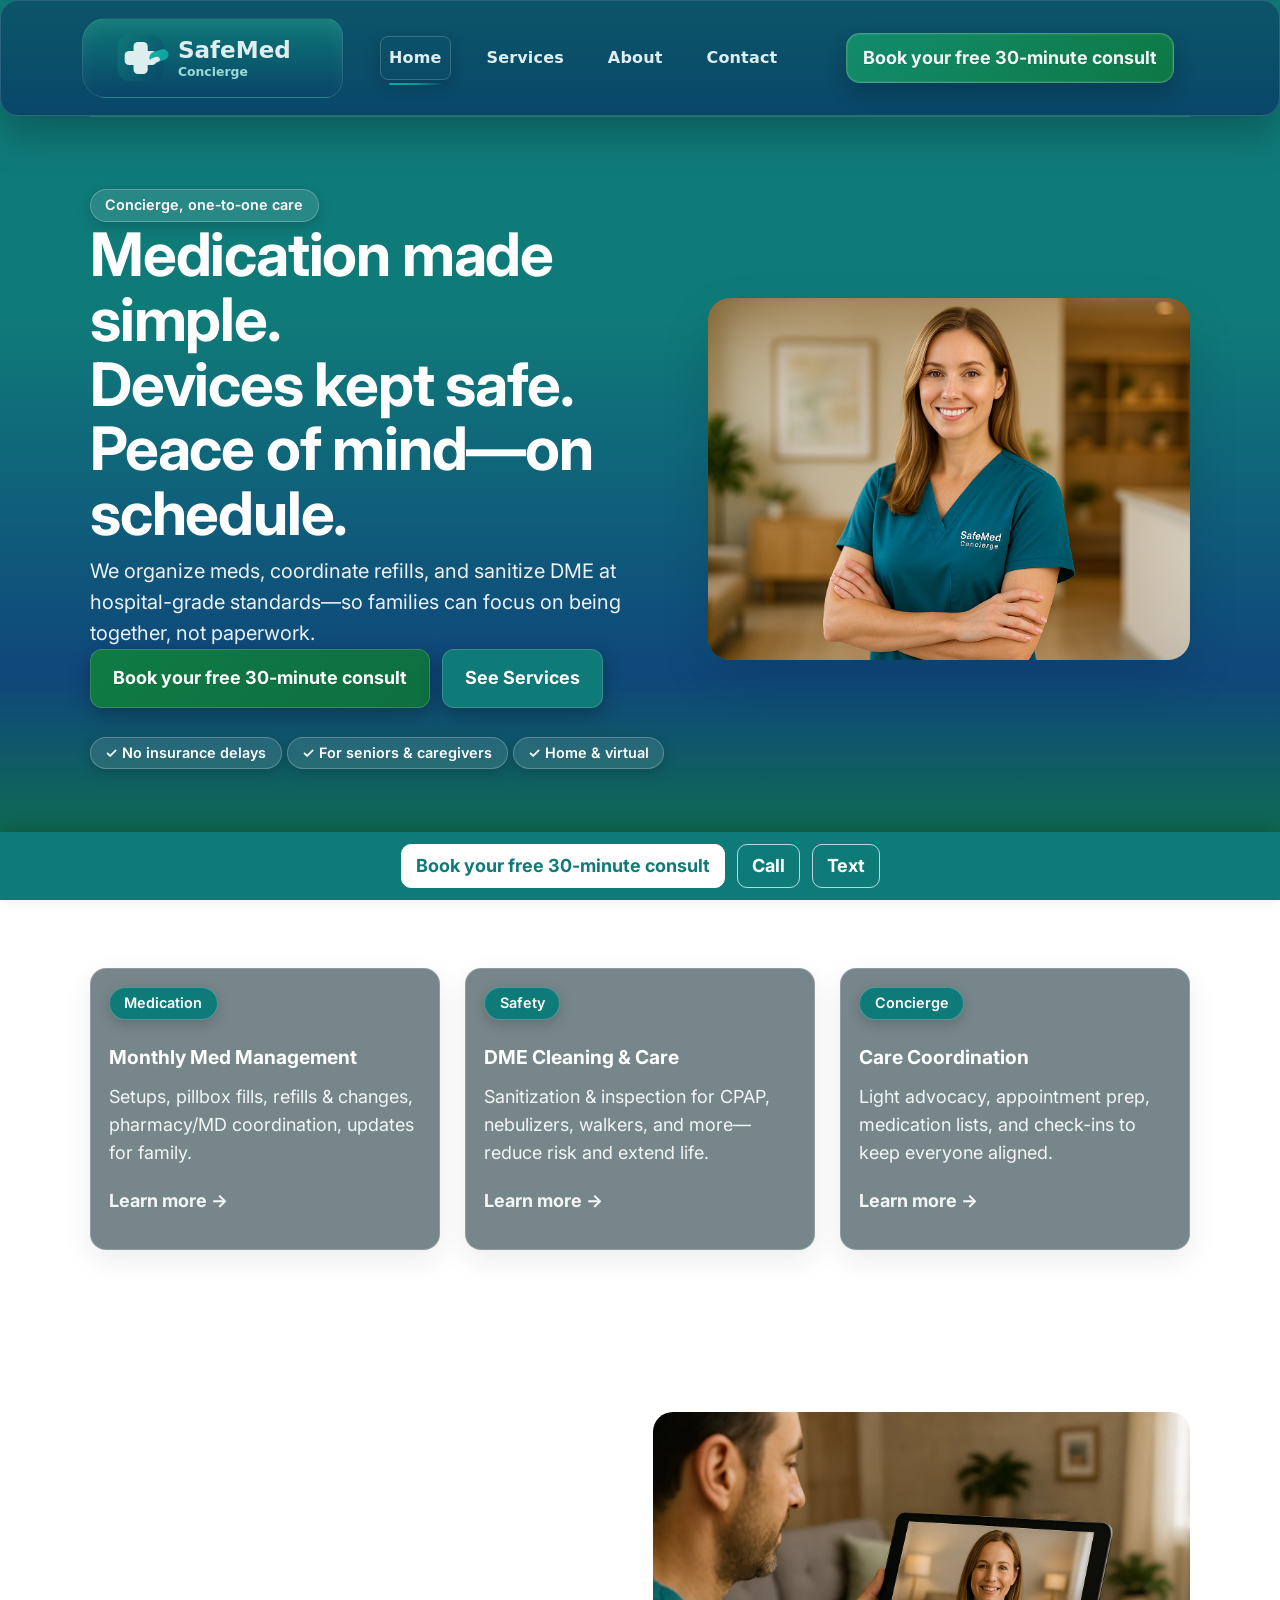
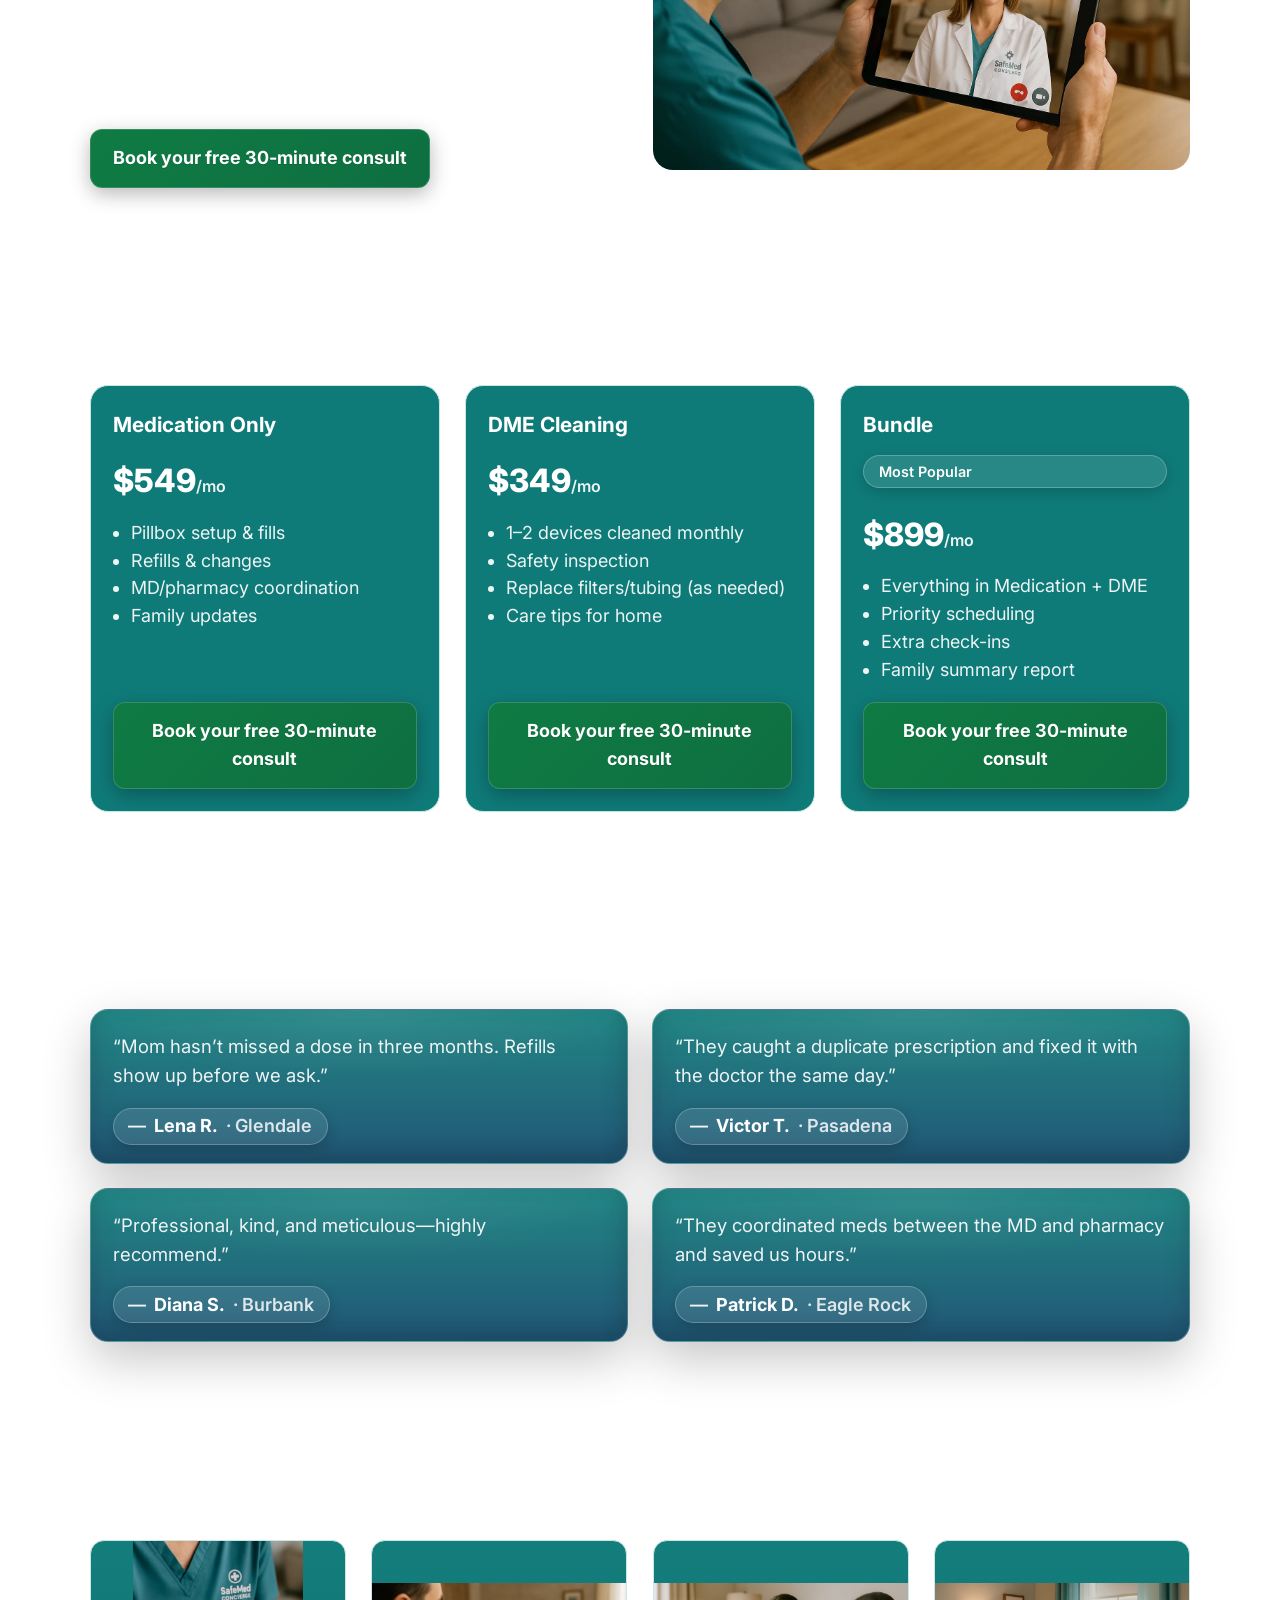
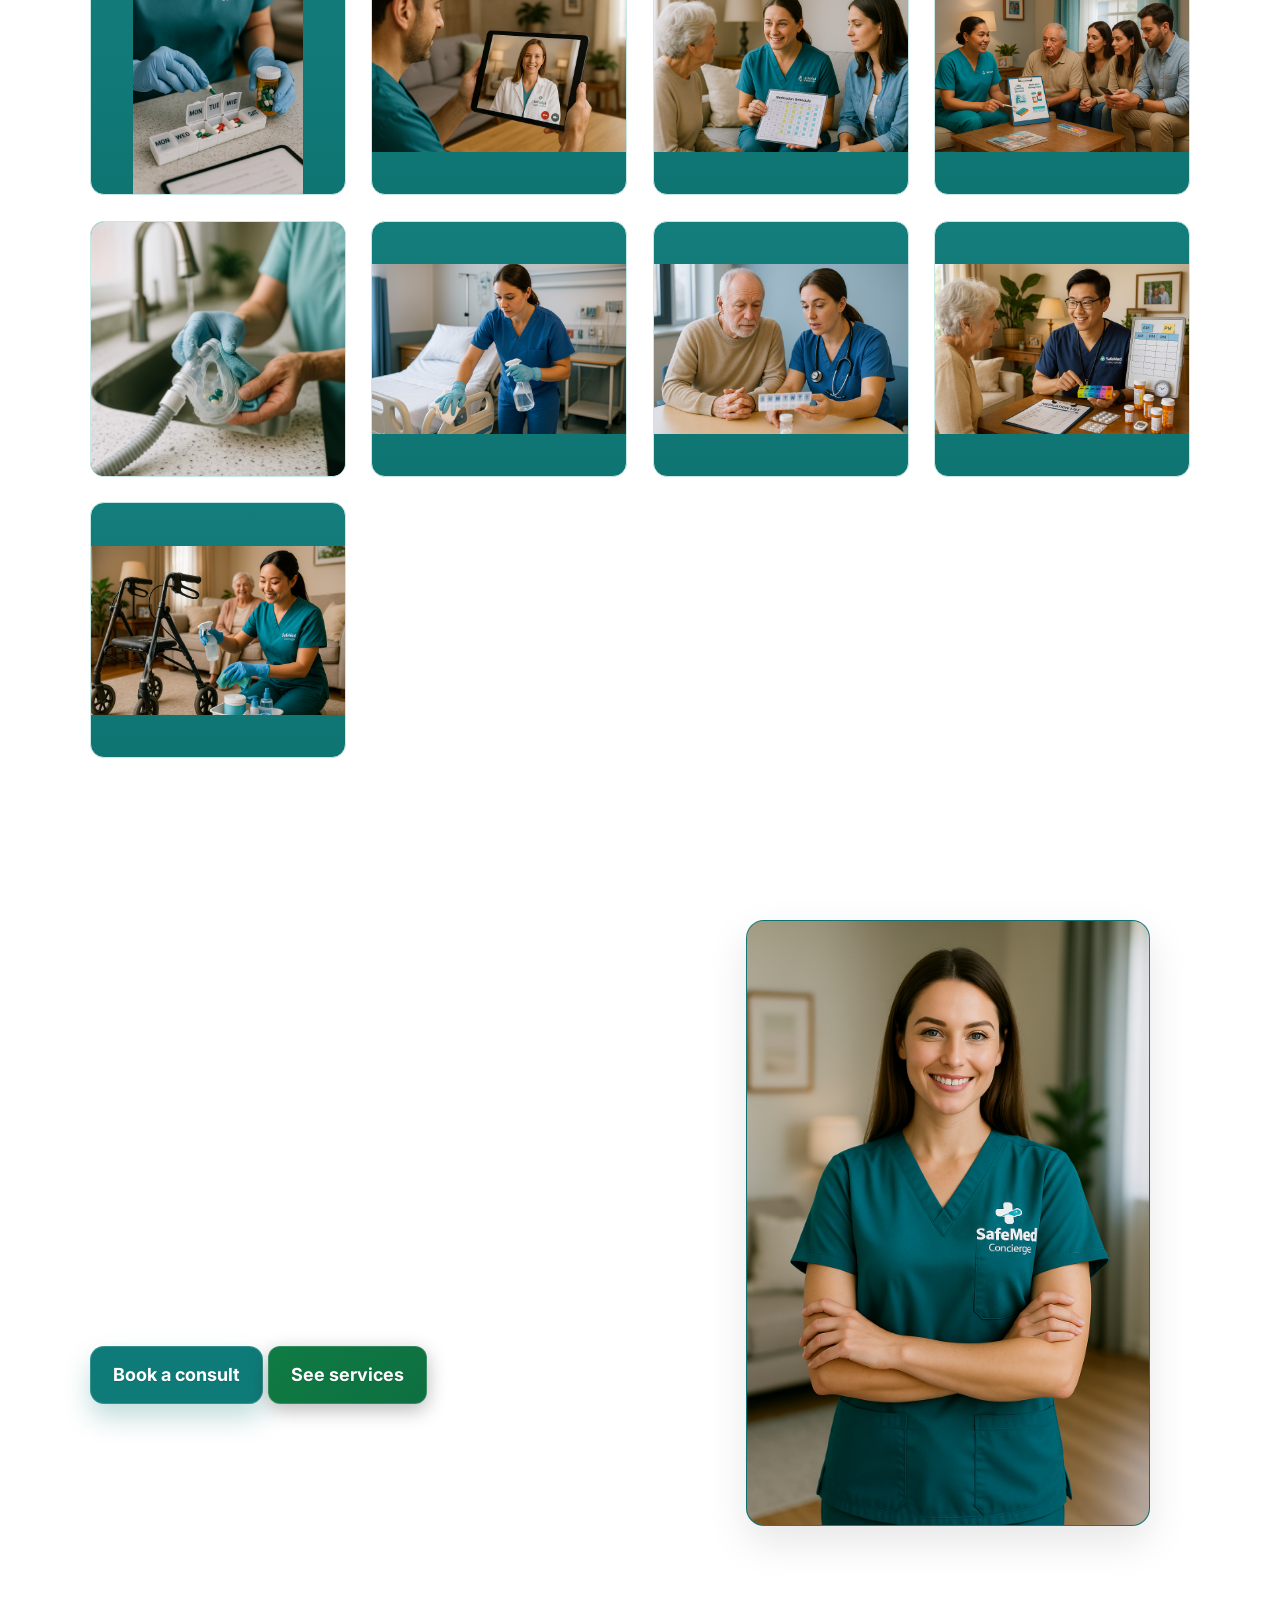
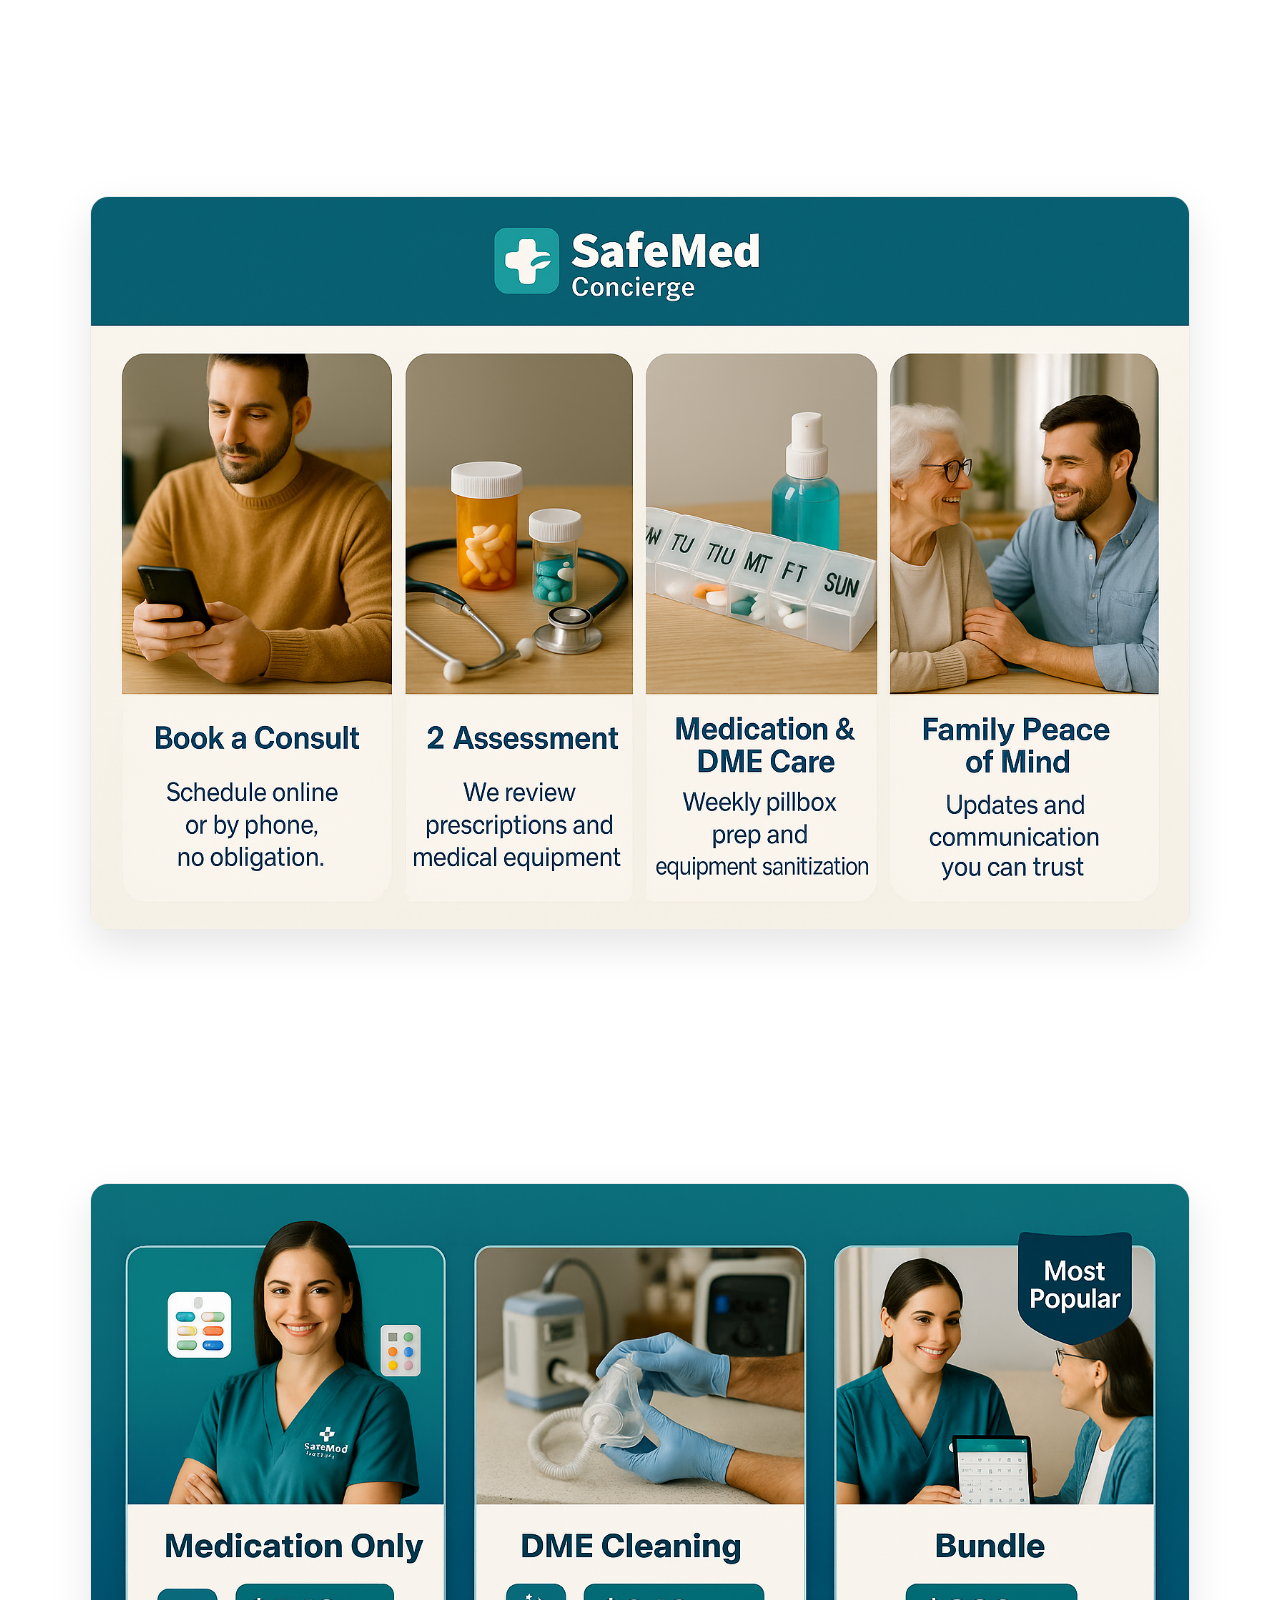
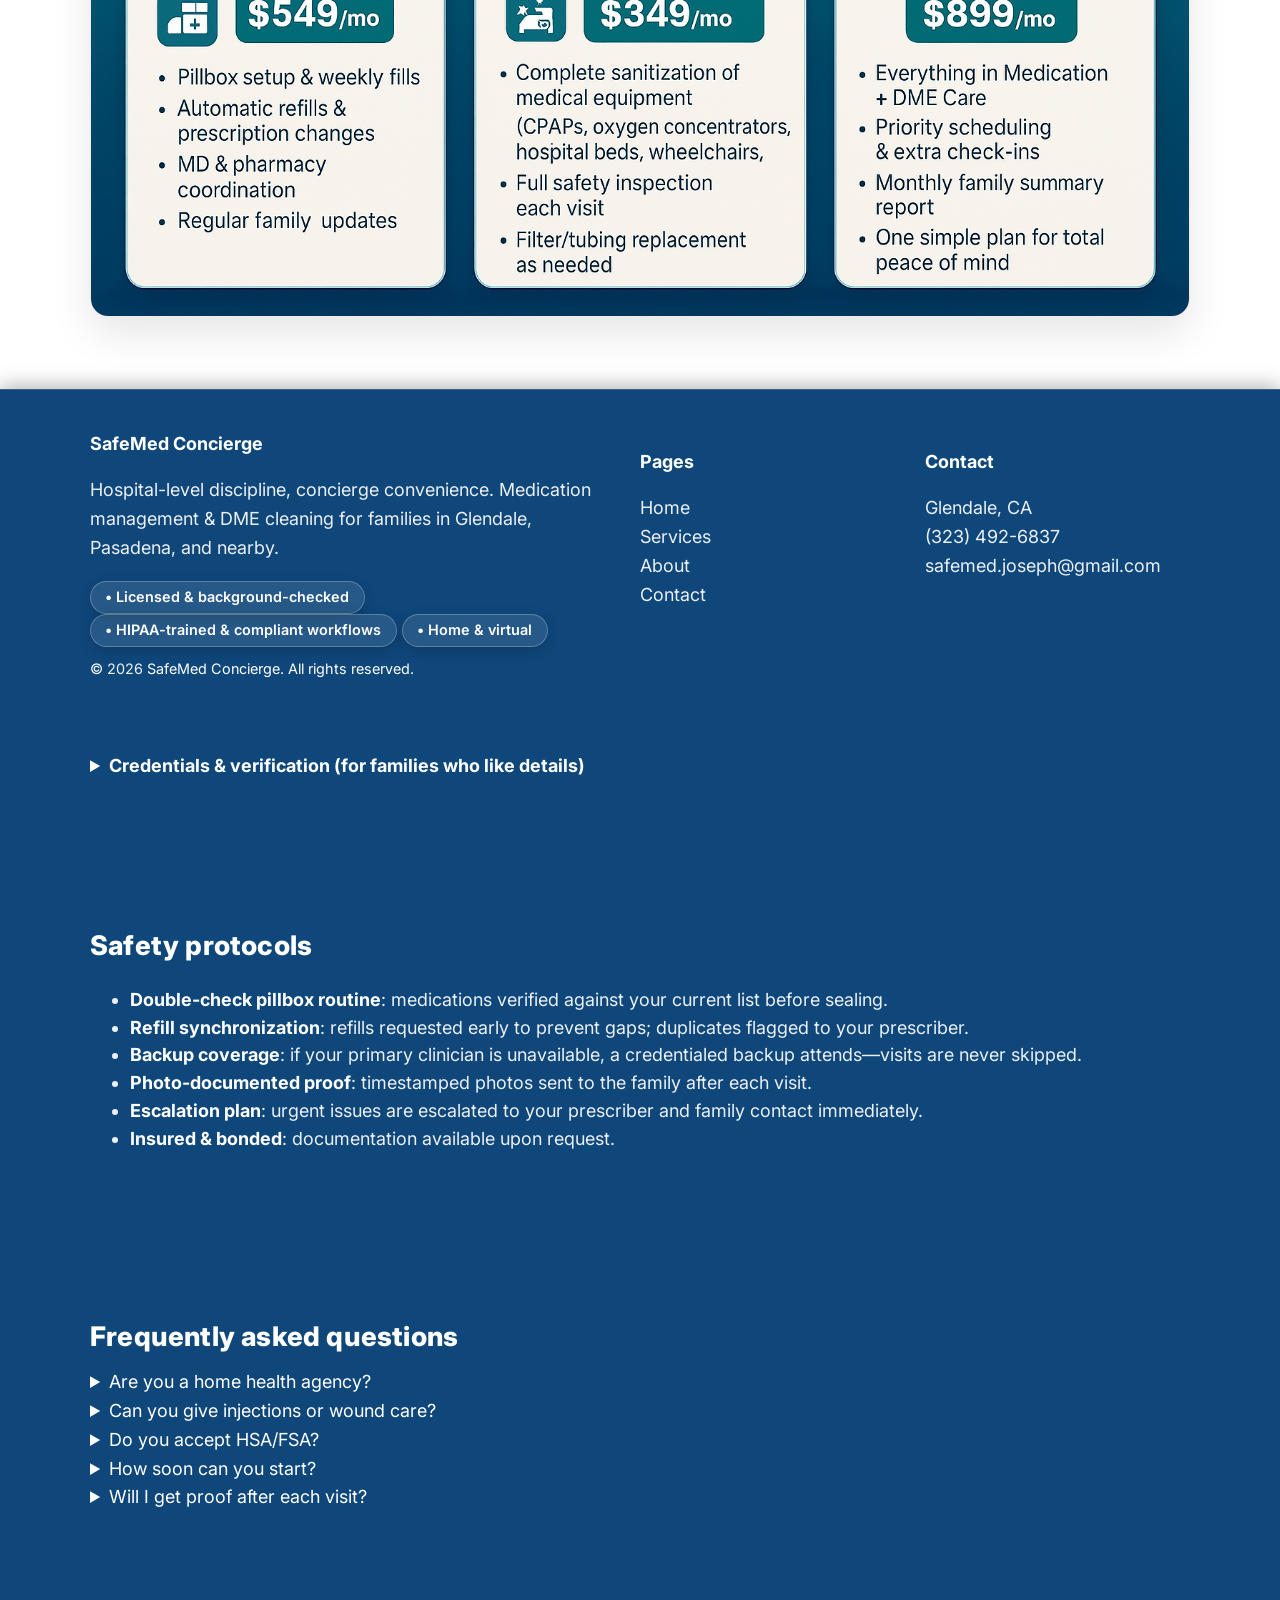
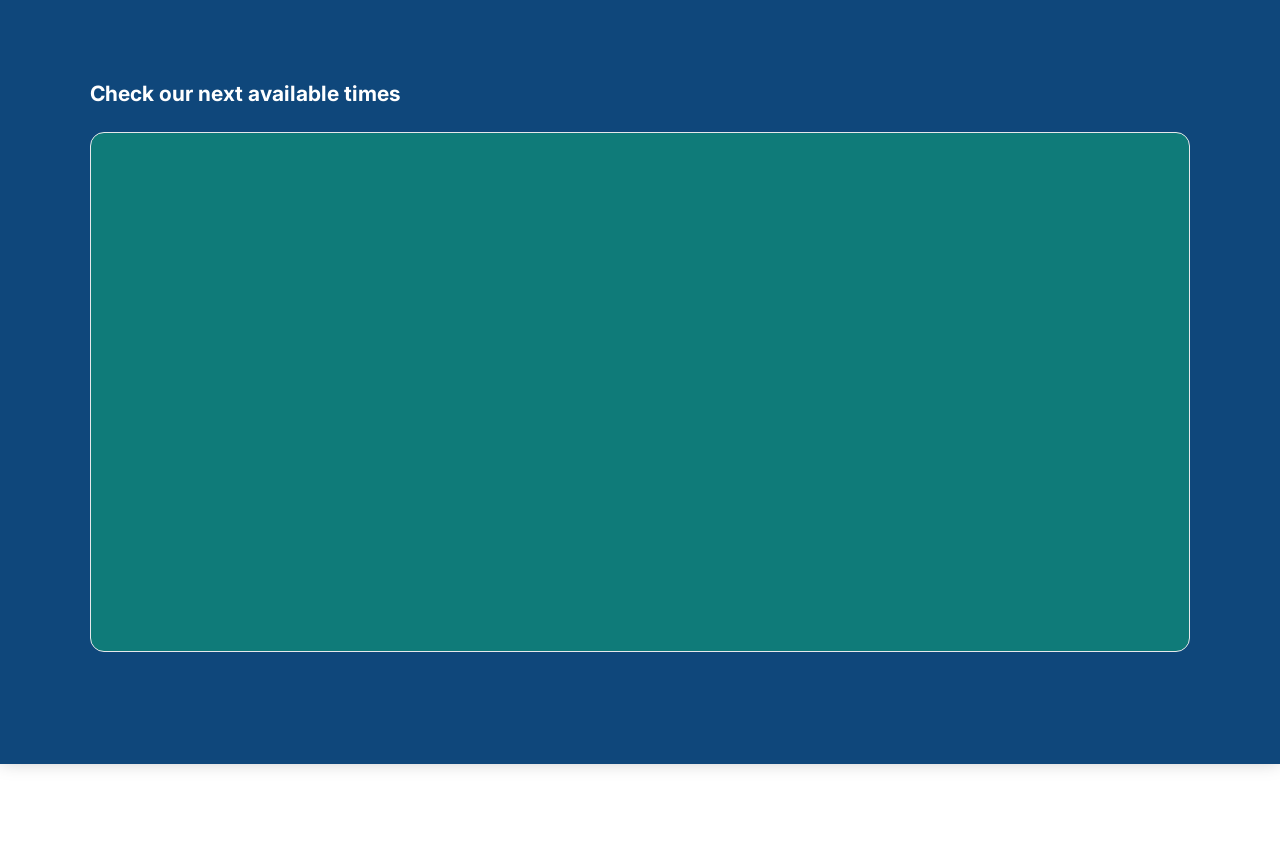
==== index.html @ 6865d9ba "Add files via upload" ====
<!DOCTYPE html>
<html lang="en">
<body class="bg-teal-spotlight">
<head>
  
<!-- Google tag (gtag.js) -->
<script async src="https://www.googletagmanager.com/gtag/js?id=G-FXK9SQSBC2"></script>
<script>
  window.dataLayer = window.dataLayer || [];
  function gtag(){dataLayer.push(arguments);}
  gtag('js', new Date());

  gtag('config', 'G-FXK9SQSBC2');
</script>

<title>Home • SafeMed Concierge</title>
<link href="[data-uri]" rel="icon" type="image/svg+xml"/>
<link href="[data-uri]" rel="apple-touch-icon"/>
<meta content="website" property="og:type"/>
<meta content="Home • SafeMed Concierge" property="og:title"/>
<meta content="Medication management &amp; DME cleaning that families trust. SafeMed Concierge serves Glendale, Pasadena, and nearby with hospital-level discipline and concierge convenience." property="og:description"/>
<meta content="assets/safemed-card-1200x630.png" property="og:image"/>
<meta content="1200" property="og:image:width"/>
<meta content="630" property="og:image:height"/>
<meta content="summary_large_image" name="twitter:card"/>
<meta content="Home • SafeMed Concierge" name="twitter:title"/>
<meta content="Medication management &amp; DME cleaning that families trust. SafeMed Concierge serves Glendale, Pasadena, and nearby with hospital-level discipline and concierge convenience." name="twitter:description"/>
<meta content="assets/safemed-card-1200x630.png" name="twitter:image"/>
<meta content="Medication management &amp; DME cleaning that families trust. SafeMed Concierge serves Glendale, Pasadena, and nearby with hospital-level discipline and concierge convenience." name="description"/>
<meta charset="utf-8">
<meta content="width=device-width, initial-scale=1" name="viewport">
<meta content="#0c7e80" name="theme-color"/>
<link crossorigin="" href="https://fonts.gstatic.com" rel="preconnect"/>
<link as="style" href="https://fonts.googleapis.com/css2?family=Inter:wght@400;600;800&amp;display=swap" rel="preload"/>
<link href="https://fonts.googleapis.com/css2?family=Inter:wght@400;600;800&amp;display=swap" rel="stylesheet"/>
<link href="styles.css" rel="stylesheet"/>


</meta></meta><link rel="stylesheet" href="safemed-theme-ART.css?v=20250924">
  <link rel="stylesheet" href="safemed-user-tweaks.css">
<script type="application/ld+json">{"@context": "https://schema.org", "@type": "Organization", "name": "SafeMed Concierge", "url": "https://safemed1.github.io/safemed-site/index.html", "logo": "https://safemed1.github.io/safemed-site/assets/logo.png", "telephone": "+1-323-492-6837", "areaServed": ["Glendale", "La Ca\u00f1ada Flintridge", "San Marino", "Pasadena 91108", "Pasadena 91106", "Eagle Rock"], "sameAs": []}</script>
<script type="application/ld+json">{"@context": "https://schema.org", "@graph": [{"@type": "Service", "name": "Concierge Medication Management", "provider": {"@type": "Organization", "name": "SafeMed Concierge"}, "areaServed": ["Glendale", "La Ca\u00f1ada Flintridge", "San Marino", "Pasadena", "Eagle Rock"], "description": "Weekly pillbox setup with double-checks, duplicate-Rx detection, refill synchronization, family updates with photo proof."}, {"@type": "Service", "name": "CPAP & DME Sanitization", "provider": {"@type": "Organization", "name": "SafeMed Concierge"}, "areaServed": ["Glendale", "La Ca\u00f1ada Flintridge", "San Marino", "Pasadena", "Eagle Rock"], "description": "Sanitization of CPAP masks, tubing, and humidifier chambers with timestamped photo documentation."}]}</script>
</head>
<script type="application/ld+json">
{
  "@context": "https://schema.org",
  "@type": "FAQPage",
  "mainEntity": [
    {
      "@type": "Question",
      "name": "Are you a home health agency?",
      "acceptedAnswer": {
        "@type": "Answer",
        "text": "No. We\u2019re a private-pay concierge service focused on medication precision and device hygiene."
      }
    },
    {
      "@type": "Question",
      "name": "Can you give injections or wound care?",
      "acceptedAnswer": {
        "@type": "Answer",
        "text": "No. We don\u2019t provide nursing tasks. We\u2019ll coordinate with your clinicians if those are needed."
      }
    },
    {
      "@type": "Question",
      "name": "Do you accept HSA/FSA?",
      "acceptedAnswer": {
        "@type": "Answer",
        "text": "Yes. We provide itemized receipts within 24 hours."
      }
    },
    {
      "@type": "Question",
      "name": "How soon can you start?",
      "acceptedAnswer": {
        "@type": "Answer",
        "text": "Typically within 3\u20135 days after your consult."
      }
    },
    {
      "@type": "Question",
      "name": "Will I get proof after each visit?",
      "acceptedAnswer": {
        "@type": "Answer",
        "text": "Yes. We send timestamped photo documentation after each visit."
      }
    }
  ]
}
</script>

<body>
<body class="bg-teal-spotlight">
  <header class="container header-elevated">
  <div class="nav">
    <a class="brand" href="index.html" aria-label="SafeMed home">
      <img src="assets/safemed-logo-final.svg" alt="SafeMed Concierge" style="height:56px;vertical-align:middle">
    </a>

    <nav id="site-nav" class="links" role="navigation">
      <a href="index.html">Home</a>
      <a href="services.html">Services</a>
      <a href="about.html">About</a>
      <a href="contact.html">Contact</a>
    </nav>

    <!-- Right-side controls (desktop+mobile) -->
    <button class="btn cta menu-btn nav-toggle" aria-label="Open menu" aria-controls="site-nav" aria-expanded="false">
      Menu
    </button>
    <a class="btn cta" href="contact.html#book">Book your free 30-minute consult</a>
  </div>
</header>
<section class="hero section">
<div class="container hero-inner">
<div>
<span class="badge">Concierge, one‑to‑one care</span>
<h1>Medication made simple. <br/>Devices kept safe. <br/>Peace of mind—on schedule.</h1>
<p class="lead">We organize meds, coordinate refills, and sanitize DME at hospital-grade standards—so families can focus on being together, not paperwork.</p>
<div class="hero-cta">
<a class="btn" href="contact.html#book">Book your free 30-minute consult</a>
<a class="btn secondary" href="services.html">See Services</a>
</div>
<br>
<div class="pills">
<span class="badge">✓ No insurance delays</span>
<span class="badge">✓ For seniors &amp; caregivers</span>
<span class="badge">✓ Home &amp; virtual</span>
</div>
</div>
<div class="hero-figure">
<img alt="SAFEMEDHERO" src="assets/SAFEMEDHERO.png">
</img></div>
</div>
</section>
<p style="margin-top:8px">Can’t see the scheduler? <a href="https://calendly.com/safemed-joseph/30min">Open Calendly in a new tab.</a></p>
<section class="section">
<div class="container">
<div class="grid cards">
<article class="card">
<span class="badge">Medication</span>
<h3>Monthly Med Management</h3>
<p>Setups, pillbox fills, refills &amp; changes, pharmacy/MD coordination, updates for family.</p>
<a class="more" href="services.html#meds">Learn more →</a>
</article>
<article class="card">
<span class="badge">Safety</span>
<h3>DME Cleaning &amp; Care</h3>
<p>Sanitization &amp; inspection for CPAP, nebulizers, walkers, and more—reduce risk and extend life.</p>
<a class="more" href="services.html#dme">Learn more →</a>
</article>
<article class="card">
<span class="badge">Concierge</span>
<h3>Care Coordination</h3>
<p>Light advocacy, appointment prep, medication lists, and check-ins to keep everyone aligned.</p>
<a class="more" href="services.html#coord">Learn more →</a>
</article>
</div>
</div>
</section>
<section class="section">
<div class="container grid split">
<div>
<h2>Families switch to SafeMed for discipline <span style="color:var(--accent)">without</span> the delays.</h2>
<p>Hospital-level workflows with concierge flexibility. We translate doctor’s orders into an easy home routine and keep your devices clean and safe.</p>
<ul>
<li><strong>Reliable:</strong> consistent visits, clear notes, and on-time refills.</li>
<li><strong>Readable:</strong> large-type labels and color coding for seniors.</li>
<li><strong>Secure:</strong> privacy-minded, background-checked, and insured.</li>
</ul>
<a class="btn" href="contact.html#book">Book your free 30-minute consult</a>
</div>
<div class="visual">
<img alt="Clean and safe DME equipment" src="assets/about-2.webp"/>
</div>
</div>
</section>
<section class="section">
<div class="container">
<h2>Transparent Pricing</h2>
<div class="grid pricing">
<div class="price">
<h3>Medication Only</h3>
<div class="num">$549<span style="font-size:1rem;font-weight:600">/mo</span></div>
<ul>
<li>Pillbox setup &amp; fills</li>
<li>Refills &amp; changes</li>
<li>MD/pharmacy coordination</li>
<li>Family updates</li>
</ul>
<a class="btn" href="contact.html#book">Book your free 30-minute consult</a>
</div>
<div class="price">
<h3>DME Cleaning</h3>
<div class="num">$349<span style="font-size:1rem;font-weight:600">/mo</span></div>
<ul>
<li>1–2 devices cleaned monthly</li>
<li>Safety inspection</li>
<li>Replace filters/tubing (as needed)</li>
<li>Care tips for home</li>
</ul>
<a class="btn" href="contact.html#book">Book your free 30-minute consult</a>
</div>
<div class="price">
<h3>Bundle</h3>
<p class="badge" style="display:inline-block;margin-top:6px;">Most Popular</p>
<div class="num">$899<span style="font-size:1rem;font-weight:600">/mo</span></div>
<ul>
<li>Everything in Medication + DME</li>
<li>Priority scheduling</li>
<li>Extra check-ins</li>
<li>Family summary report</li>
</ul>
<a class="btn" href="contact.html#book">Book your free 30-minute consult</a>
</div>
</div>
</div>
</section>

<section class="section testimonials">
  <div class="container">
    <h2>What families say</h2>
    <div class="t-grid">
      <article class="t-card">
        <p class="t-quote">“Mom hasn’t missed a dose in three months. Refills show up before we ask.”</p>
        <div class="t-author"><span class="chip">— <strong>Lena R.</strong> <span class="place">· Glendale</span></span></div>
      </article>
      <article class="t-card">
        <p class="t-quote">“They caught a duplicate prescription and fixed it with the doctor the same day.”</p>
        <div class="t-author"><span class="chip">— <strong>Victor T.</strong> <span class="place">· Pasadena</span></span></div>
      </article>
      <article class="t-card">
        <p class="t-quote">“Professional, kind, and meticulous—highly recommend.”</p>
        <div class="t-author"><span class="chip">— <strong>Diana S.</strong> <span class="place">· Burbank</span></span></div>
      </article>
      <article class="t-card">
        <p class="t-quote">“They coordinated meds between the MD and pharmacy and saved us hours.”</p>
        <div class="t-author"><span class="chip">— <strong>Patrick D.</strong> <span class="place">· Eagle Rock</span></span></div>
      </article>
    </div>
  </div>
</section>

<section class="section">
<div class="container">
<h2>Gallery</h2>
<div class="grid gallery">
<a href="assets/about-1.webp"><img alt="SafeMed service photo" src="assets/about-1.webp"/></a>
<a href="assets/about-2.webp"><img alt="SafeMed service photo" src="assets/about-2.webp"/></a>
<a href="assets/gallery-01-family-education.jpg"><img alt="Explaining medication plan to family" src="assets/gallery-01-family-education.jpg"/></a>
<a href="assets/gallery-04-family-consult.jpg"><img alt="Family consult discussing SafeMed services" src="assets/gallery-04-family-consult.jpg"/></a>
<a href="assets/gallery-03-cpap-cleaning-sink.jpg"><img alt="Cleaning a CPAP mask at the sink" src="assets/gallery-03-cpap-cleaning-sink.jpg"/></a>
<a href="assets/gallery-04-hospital-bed-cleaning-wide.jpg"><img alt="Disinfecting a hospital bed rail" src="assets/gallery-04-hospital-bed-cleaning-wide.jpg"/></a>
<a href="assets/gallery-05-patient-interaction-pillbox.jpg"><img alt="Reviewing pill organizer with a patient" src="assets/gallery-05-patient-interaction-pillbox.jpg"/></a>
<a href="assets/HELPINGTHEPATIENT.png"><img alt="Weekly pillbox setup and medication management" src="assets/HELPINGTHEPATIENT.png"/></a>
<a href="assets/DMECLEANING.png"><img alt="DME CLEANING DONE RIGHT" src="assets/DMECLEANING.png"/></a>  
</div>
</div>
</section>

<!-- SM:HOME -->
<section class="section">
  <div class="container grid-2">
    <div>
      <h2>SafeMed Concierge — Reliable care at home</h2>
      <p class="lead">We keep medications organized and medical equipment clean so families can focus on what matters most.</p>
      <ul>
        <li><strong>Medication Management:</strong> Weekly pillbox prep, refill coordination, duplicate-Rx checks.</li>
        <li><strong>DME Cleaning:</strong> Sanitization of CPAPs, oxygen equipment, hospital beds, walkers &amp; more.</li>
        <li><strong>Communication:</strong> Clear updates to your family and coordination with your providers.</li>
      </ul>
      <p class="cta-row"><a class="btn cta" href="contact.html#book">Book a consult</a> <a class="btn" href="services.html">See services</a></p>
    </div>
    <figure class="hero"><img src="assets/hero_new.png" alt="SafeMed practitioner hero"></figure>
  </div>
</section>

<!-- SM:PROCESS -->
<section class="section">
  <div class="container">
    <h2>How it works</h2>
    <p class="lead">A simple four-step process that keeps your loved one safe and supported.</p>
    <div class="wide-banner"><img src="assets/process_photo.png" alt="SafeMed: How it works (4 steps)"></div>
  </div>
</section>

<!-- SM:PRICING -->
<section class="section">
  <div class="container">
    <h2 id="pricing">Simple, transparent pricing</h2>
    <p class="lead">Private-pay plans that put safety and consistency first. No insurance delays.</p>
    <div class="wide-banner"><img src="assets/pricing_photo.png" alt="SafeMed pricing plans"></div>
  </div>
</section>
<footer class="footer">
<div class="container cols">
<div>
<strong>SafeMed Concierge</strong>
<p>Hospital-level discipline, concierge convenience. Medication management &amp; DME cleaning for families in Glendale, Pasadena, and nearby.</p>
<div class="pills">
<span class="badge">• Licensed &amp; background-checked</span>
<span class="badge">• HIPAA-trained & compliant workflows</span>
<span class="badge">• Home &amp; virtual</span>
</div>
</div>
<div>
<p><strong>Pages</strong></p>
<p><a href="index.html">Home</a><br/><a href="services.html">Services</a><br/><a href="about.html">About</a><br/><a href="contact.html#book">Contact</a></p>
</div>
<div>
<p><strong>Contact</strong></p>
<p><span data-contact-city="true">Glendale, CA</span><br/>
<a href="tel:+13234926837">(323) 492-6837</a><br/>
<a href="mailto:safemed.joseph@gmail.com">safemed.joseph@gmail.com</a></p>
</div>
</div>
<div class="container" style="margin-top:10px;font-size:.9rem;">© <span id="year"></span> SafeMed Concierge. All rights reserved.</div>

<section id="credentials" class="section" aria-label="Credentials details">
  <div class="container">
    <details>
      <summary><strong>Credentials & verification (for families who like details)</strong></summary>
      <div class="grid two" style="margin-top:12px">
        <div>
          <p><strong>Insurance & bonding</strong><br>Carrier: <em>[Your carrier]</em> • Policy #: <em>[Policy #]</em></p>
          <p><strong>Background checks</strong><br>Vendor: <em>[Checkr/VerifiedFirst/etc.]</em> • Last run: <em>[MM/YYYY]</em></p>
        </div>
        <div>
          <p><strong>CPR/BLS</strong><br>Valid through: <em>[MM/YYYY]</em></p>
          <p><strong>HIPAA training</strong><br>Provider: <em>[Provider]</em> • Completed: <em>[YYYY]</em></p>
        </div>
      </div>
      <p style="margin-top:8px"><em>We’ll gladly show documentation during your consult.</em></p>
    </details>
  </div>
</section>



<section class="section" aria-label="Safety protocols">
  <div class="container">
    <h2>Safety protocols</h2>
    <ul>
      <li><strong>Double-check pillbox routine</strong>: medications verified against your current list before sealing.</li>
      <li><strong>Refill synchronization</strong>: refills requested early to prevent gaps; duplicates flagged to your prescriber.</li>
      <li><strong>Backup coverage</strong>: if your primary clinician is unavailable, a credentialed backup attends—visits are never skipped.</li>
      <li><strong>Photo-documented proof</strong>: timestamped photos sent to the family after each visit.</li>
      <li><strong>Escalation plan</strong>: urgent issues are escalated to your prescriber and family contact immediately.</li>
      <li><strong>Insured &amp; bonded</strong>: documentation available upon request.</li>
    </ul>
  </div>
</section>

<section class="section faq" aria-label="Frequently asked questions">
  <div class="container">
    <h2>Frequently asked questions</h2>
    <div class="faq-items">
      <details><summary>Are you a home health agency?</summary><p>No. We’re a private-pay concierge service focused on medication precision and device hygiene.</p></details>
      <details><summary>Can you give injections or wound care?</summary><p>No. We don’t provide nursing tasks. We’ll coordinate with your clinicians if those are needed.</p></details>
      <details><summary>Do you accept HSA/FSA?</summary><p>Yes. We provide itemized receipts within 24 hours.</p></details>
      <details><summary>How soon can you start?</summary><p>Typically within 3–5 days after your consult.</p></details>
      <details><summary>Will I get proof after each visit?</summary><p>Yes. We send timestamped photo documentation after each visit.</p></details>
    </div>
  </div>
</section>


<section class="section" aria-label="Quick booking">
  <div class="container">
    <h3>Check our next available times</h3>
    <div class="calendly-inline-widget" data-url="https://calendly.com/safemed-joseph/30min?hide_landing_page_details=1&background_color=ffffff&text_color=222222&primary_color=0F7B79" style="min-width:320px;height:520px;"></div>
    <script type="text/javascript" src="https://assets.calendly.com/assets/external/widget.js" async></script>
  </div>
</section>


<div class="sticky-cta" role="region" aria-label="Quick actions">
  <a class="primary" href="contact.html#book" aria-label="Book your free 30-minute consult" data-ga="consult_click">Book your free 30-minute consult</a>
  <a href="tel:+13234926837" aria-label="Call SafeMed Concierge" data-ga="call_click">Call</a>
  <a href="sms:+13234926837" aria-label="Text SafeMed Concierge" data-ga="sms_click">Text</a>
</div>
<script>
document.addEventListener('DOMContentLoaded', function(){
  try { document.body.classList.add('has-sticky-padding'); } catch(e){}
});
</script>
</footer>

<script>document.getElementById('year').textContent = new Date().getFullYear();</script>
<script src="[data-uri]"></script>
<script src="script.js?v=3"></script>

<script>
(function(){
  var GA_ID = 'G-FXK9SQSBC2';
  function fire(name, label){
    try {
      if (window.gtag) {
        window.gtag('event', name, {"event_label": label, "send_to": GA_ID, "transport_type": "beacon"});
      } else if (window.dataLayer) {
        window.dataLayer.push({event: name, label: label});
      }
    } catch(e) {}
  }
  function bindOne(el, ev, name){
    el.addEventListener(ev, function(evt){
      var label = (el.getAttribute('href')||'') || (el.textContent||'').trim();
      fire(name, label);
    }, {passive:true});
  }
  function bind(){
    // data-ga elements
    document.querySelectorAll('[data-ga]').forEach(function(el){
      var name = el.getAttribute('data-ga') || 'click';
      ['pointerdown','click'].forEach(function(ev){ bindOne(el, ev, name); });
    });
    // tel:
    document.querySelectorAll('a[href^="tel:"]').forEach(function(el){
      ['pointerdown','click'].forEach(function(ev){ bindOne(el, ev, 'call_click'); });
    });
    // sms:
    document.querySelectorAll('a[href^="sms:"],a[href^="smsto:"]').forEach(function(el){
      ['pointerdown','click'].forEach(function(ev){ bindOne(el, ev, 'sms_click'); });
    });
    // calendly link opens
    document.querySelectorAll('a[href*="calendly.com"]').forEach(function(el){
      ['pointerdown','click'].forEach(function(ev){ bindOne(el, ev, 'calendly_open'); });
    });
    // calendly inline loaded
    var cal = document.querySelector('.calendly-inline-widget iframe');
    if (cal) {
      cal.addEventListener('load', function(){ fire('calendly_loaded', 'inline'); }, {once:true});
    }
  }
  if (document.readyState === 'loading') {
    document.addEventListener('DOMContentLoaded', bind);
  } else {
    bind();
  }
})();
</script>

</body>
</html>
---- styles.css ----
*{ box-sizing: border-box; }
html{ scroll-behavior: smooth; }
:root{
  --accent: #0c7e80;
  --accent-2: #129ca0;
  --text: #000000;
  --muted: #333333;
  --bg: #ffffff;
  --card: #eaf7f6;
}
body{ font-size: 18px; line-height: 1.7; margin:0; font-family: Inter, system-ui, -apple-system, Segoe UI, Roboto, Arial; color:var(--text); background: #0F7B79 !important;var(--bg); line-height:1.6; }
img{ max-width:100%; height:auto; display:block; }
a{ color:#000; text-decoration:none; }
a:hover{ text-decoration:underline; }
.container{ width:min(1100px,92%); margin-inline:auto; }
.section{ padding: clamp(40px, 6vw, 96px) 0; }
.grid{ display:grid; gap: clamp(16px, 2vw, 28px); }
.btn{
  display:inline-block; padding:14px 22px; border-radius:12px; font-weight:700;
  border:2px solid var(--accent); color:#fff; background: #0F7B79 !important;var(--accent);
  transition: transform .15s ease, box-shadow .2s ease, background .2s ease, color .2s ease;
  box-shadow: 0 6px 18px rgba(0,0,0,.10);
}
.btn.secondary{ background: #0F7B79 !important; #fff; color:#000; border-color:#000; }
.badge{ display:inline-flex; align-items:center; gap:8px; font-weight:600; font-size:.9rem; padding:8px 12px; border-radius:999px; background: #0F7B79 !important; var(--card); color:#000; border:1px solid #c8e8e5; }
header.site{ position:sticky; top:0; z-index:50; backdrop-filter:saturate(150%) blur(6px); background: #0F7B79 !important; rgba(255,255,255,.9); border-bottom:1px solid #e6e8eb; }
.nav{ display:flex; align-items:center; justify-content:space-between; padding:18px 0; }
.nav a.logo{ font-weight:800; font-size:1.25rem; letter-spacing:.3px; color:#000; }
.nav ul{ list-style:none; display:flex; gap:20px; margin:0; padding:0; }
.nav li a{ color:#000; font-weight:600; padding:8px 12px; border-radius:10px; }
.nav li a:hover,.nav li a.active{ background: #0F7B79 !important; var(--card); }
.nav .cta{ margin-left: 8px; }
.mobile-toggle{ display:none; border:0; background: #0F7B79 !important;var(--card); padding:10px 12px; border-radius:10px; }
.mobile-panel{ display:none; } /* hide by default on desktop */
@media (max-width: 860px){
  .nav ul{ display:none; }
  .mobile-toggle{ display:inline-flex; }
  .mobile-panel{ display:none; position:fixed; inset:64px 12px auto 12px; background: #0F7B79 !important;var(--bg); border:1px solid #e6e8eb; border-radius:14px; padding:12px; box-shadow:0 24px 60px rgba(0,0,0,.18); }
  .mobile-panel.open{ display:block; }
  .mobile-panel a{ display:block; padding:14px; border-radius:10px; font-weight:600; color:#000; }
  .mobile-panel a + a{ margin-top:6px; }
  .mobile-panel .btn{ width:100%; text-align:center; margin-top:8px; }
}
.hero{ position:relative; overflow:clip; }
.hero-inner{ display:grid; gap:28px; align-items:center; grid-template-columns: 1.1fr .9fr; }
.hero h1{ font-size: clamp(34px, 5.2vw, 60px); line-height:1.08; letter-spacing:-.02em; margin:0; }
.hero p.lead{ font-size: clamp(16px, 1.6vw, 20px); color: var(--muted); margin:10px 0 0; }
.hero-figure{ border-radius:22px; overflow:hidden; background: #0F7B79 !important; var(--card); box-shadow:0 20px 50px rgba(0,0,0,.12); }
.hero-figure img{ width:100%; height:100%; object-fit:cover; aspect-ratio: 4/3; }
.hero-cta{ display:flex; gap:12px; flex-wrap:wrap; align-items:center; }
@media (max-width:980px){ .hero-inner{ grid-template-columns:1fr; } .hero-figure img{ aspect-ratio:16/10; } }
.cards{ grid-template-columns: repeat(3, 1fr); }
.card{ background: #0F7B79 !important; var(--card); border:1px solid #c8e8e5; border-radius:18px; padding:22px; display:flex; flex-direction:column; gap:10px; color:#000; }
.card h3{ margin:4px 0 0; font-size:1.2rem; }
.card p{ color: var(--muted); margin:0; }
.card .more{ margin-top:auto; font-weight:700; }
@media (max-width:900px){ .cards{ grid-template-columns:1fr 1fr; } }
@media (max-width:600px){ .cards{ grid-template-columns:1fr; } }
.split{ grid-template-columns:1fr 1fr; align-items:center; }
.split .visual{ border-radius:20px; overflow:hidden; background: #0F7B79 !important; var(--card); }
.split .visual img{ aspect-ratio:3/2; object-fit:cover; }
@media (max-width:900px){ .split{ grid-template-columns:1fr; } }
.pricing{ grid-template-columns: repeat(3, 1fr); }
.price{ background: #0F7B79 !important; var(--card); border:1px solid #c8e8e5; border-radius:18px; padding:22px; color:#000; }
.price h3{ margin:0; font-size:1.3rem; }
.price .num{ font-size:2rem; font-weight:800; margin:8px 0; }
.price ul{ margin:0; padding-left:18px; color: var(--muted); }
.price .btn{ width:100%; text-align:center; margin-top:12px; }
@media (max-width:900px){ .pricing{ grid-template-columns:1fr; } }

.quote{ background: #0F7B79 !important; var(--card); border:1px solid #c8e8e5; border-radius:18px; padding:22px; color:#000; }
.quote p{ margin:0; color: var(--muted); }
@media (max-width:900px){  }
.gallery{ grid-template-columns: repeat(4, 1fr); }
.gallery a{ border-radius:14px; overflow:hidden; border:1px solid #c8e8e5; background: #0F7B79 !important; var(--card); }
.gallery img{ aspect-ratio:1/1; object-fit:cover; }
@media (max-width:1024px){ .gallery{ grid-template-columns: repeat(3, 1fr); } }
@media (max-width:720px){ .gallery{ grid-template-columns: repeat(2, 1fr); } }
.contactbox{ background: #0F7B79 !important; linear-gradient(180deg, color-mix(in srgb, var(--accent) 20%, transparent), transparent 60%); border:1px solid #c8e8e5; border-radius:22px; padding: clamp(18px, 3vw, 28px); }
.contactbox .row{ display:grid; grid-template-columns:1fr 1fr; gap:18px; }
.contactbox input,.contactbox textarea{ width:100%; padding:12px 14px; border-radius:10px; border:1px solid #d7dadd; background: #0F7B79 !important;#fff; color:#000; }
.contactbox label{ font-weight:600; }
@media (max-width:720px){ .contactbox .row{ grid-template-columns:1fr; } }
.footer{ padding:40px 0; border-top:1px solid #e6e8eb; color:#333; }
.footer .cols{ display:grid; grid-template-columns:2fr 1fr 1fr; gap:20px; }
.footer a{ color:inherit; }
@media (max-width:860px){ .footer .cols{ grid-template-columns:1fr; } }

@media (max-width: 600px){ h1{ font-size: clamp(30px, 8vw, 44px);} }

/* Badge & card polish */
.card .badge{ align-self:flex-start; margin-bottom: 6px; background: #0F7B79 !important;#e6f4f3; border:1px solid #9fd7d2; color:#000; }
.card h3{ margin-top: 6px; }
.card p{ color:#2e2e2e; }
.card .more{ display:inline-block; margin-top: 10px; }

/* Calendly sizing */
.calendly-inline-widget{ border:1px solid #e6e8eb; border-radius:14px; background: #0F7B79 !important;#fff; }
@media (max-width: 860px){
  .calendly-inline-widget{ height: 920px !important; }
  .grid[style*="grid-template-columns:1.2fr"]{ grid-template-columns: 1fr !important; }
}


/* Equal-height pricing cards */
.pricing .grid{ align-items: stretch; }
.price{ display: flex; flex-direction: column; height: 100%; }
.price h3{ margin-bottom: 8px; }
.price .num{ margin: 6px 0 12px; }
.price ul{ margin: 0 0 18px 0; }
.price .btn{ margin-top: auto; } /* push CTA to bottom so all buttons line up */


/* Testimonials */
.testimonials .quote{background: #0F7B79 !important;#f5fbfb;border:1px solid #d8efed;border-radius:16px;padding:18px;box-shadow:0 10px 18px rgba(0,0,0,.04)}
.testimonials .quote p{margin:0 0 10px 0; font-size:1.02rem; line-height:1.55}
.testimonials .quote footer{color:#4b5563}
@media (max-width: 860px){
  .testimonials .grid{grid-template-columns:1fr !important}
}

/* Contact layout */

.card.mini{background: #0F7B79 !important;#f5fbfb;border:1px solid #d8efed;border-radius:16px;padding:14px;box-shadow:0 10px 18px rgba(0,0,0,.04);text-decoration:none;color:inherit}
.card.mini h4{margin:0 0 6px 0}
.contact-layout{display:grid;grid-template-columns:1fr 1fr;gap:28px;align-items:start}
.contact-pane h2{margin-top:0}
.contactbox form .row{display:grid;grid-template-columns:repeat(2,minmax(0,1fr));gap:12px}
.contactbox input,.contactbox select,.contactbox textarea{width:100%;padding:12px 12px;border:1px solid #d8e0e5;border-radius:12px;background: #0F7B79 !important;#fff}
.contactbox label{font-weight:600}
.contactbox .hint{color:#6b7280;display:block;margin-top:6px}
.muted{color:#6b7280}
.calendly-inline-widget{border:1px solid #e6e8eb;border-radius:14px;background: #0F7B79 !important;#fff}
@media (max-width: 980px){
  .contact-layout{grid-template-columns:1fr}
  .contactbox form .row{grid-template-columns:1fr}
  .calendly-inline-widget{height:980px !important}
}


/* ---- Added by SafeMed update: About + Contact components ---- */
.grid.two{ display:grid; grid-template-columns: 1.1fr .9fr; gap:28px; align-items:start; }
.stack{ display:flex; flex-direction:column; gap:10px; }
.card{ background: #0F7B79 !important;#fff; border:1px solid #e6e8eb; border-radius:16px; box-shadow:0 12px 20px rgba(0,0,0,.05); }
.card .btn{ width:100%; }
.pill{ background: #0F7B79 !important;#f5fbfb; border:1px solid #d8efed; border-radius:999px; padding:8px 12px; display:inline-block; }
.checklist,.bullets,.steps{ margin:10px 0 0 0; padding-left:18px; }
.checklist li,.bullets li,.steps li{ margin:6px 0; }
.lead{ font-size:1.15rem; line-height:1.7; max-width: 60ch; }

/* Contact actions */
.contact-actions{ display:grid; grid-template-columns: repeat(3, minmax(0,1fr)); gap:14px; margin:18px 0 26px; }
.btn.btn-lg{ font-weight:700; padding:14px 18px; border-radius:14px; text-align:center; }
.btn.secondary{ background: #0F7B79 !important;#fff; border:1px solid #cbd5df; color:#0b4c4a; }
.btn.secondary:hover{ background: #0F7B79 !important;#f7fbfb; }

/* Contact layout */
.contact-layout{ display:grid; grid-template-columns: 1fr 1fr; gap:28px; }
.contactbox form .row{ display:grid; grid-template-columns: repeat(2, minmax(0,1fr)); gap:12px; }
.contactbox input,.contactbox select,.contactbox textarea{ width:100%; padding:12px; border:1px solid #d8e0e5; border-radius:12px; background: #0F7B79 !important;#fff; }
.contactbox label{ font-weight:600; }
.muted{ color:#6b7280; }
.calendly-inline-widget{ border:1px solid #e6e8eb; border-radius:14px; background: #0F7B79 !important;#fff; }

@media (max-width: 980px){
  .grid.two{ grid-template-columns: 1fr; }
  .contact-layout{ grid-template-columns: 1fr; }
  .contact-actions{ grid-template-columns: 1fr; }
  .contactbox form .row{ grid-template-columns: 1fr; }
  .calendly-inline-widget{ height:980px !important; }
}


/* ==== SafeMed additions (About + Contact) ==== */

/* Active nav styling helper (works with class="active" OR aria-current) */
.links a.active,.links a[aria-current="page"]{
  background: #0F7B79 !important; #e8f8f6;
  color: #0b4c4a;
  border-radius: 10px;
  padding: 6px 12px;
}

/* Utilities */
.lead{ font-size: 1.15rem; line-height: 1.7; max-width: 60ch; }
.stack{ display: flex; flex-direction: column; gap: 10px; }
.card{ background: #0F7B79 !important;#fff; border:1px solid #e6e8eb; border-radius:16px; box-shadow:0 12px 20px rgba(0,0,0,.06); }
.pill{ background: #0F7B79 !important;#f5fbfb; border:1px solid #d8efed; border-radius:999px; padding:8px 12px; display:inline-block; }

/* About layout */
.grid.two{ display:grid; grid-template-columns: 1.1fr .9fr; gap: 28px; align-items: start; }
.checklist,.bullets,.steps{ margin: 10px 0 0 0; padding-left: 18px; }
.checklist li,.bullets li,.steps li{ margin: 6px 0; }
@media (max-width: 980px){ .grid.two{ grid-template-columns: 1fr; } }

/* Contact actions (big buttons) */
.contact-actions{ display:grid; grid-template-columns: repeat(3, minmax(0,1fr)); gap: 14px; margin: 18px 0 26px; }
.btn.btn-lg{ font-weight: 700; padding: 14px 18px; border-radius: 14px; text-align: center; }
.btn.secondary{ background: #0F7B79 !important;#fff; border:1px solid #cbd5df; color:#0b4c4a; }
.btn.secondary:hover{ background: #0F7B79 !important;#f7fbfb; }

/* Contact form + Calendly layout */
.contact-layout{ display:grid; grid-template-columns: 1fr 1fr; gap: 28px; align-items: start; }
.contactbox form .row{ display:grid; grid-template-columns: repeat(2, minmax(0,1fr)); gap: 12px; }
.contactbox input,.contactbox select,.contactbox textarea{ width:100%; padding:12px; border:1px solid #d8e0e5; border-radius:12px; background: #0F7B79 !important;#fff; }
.contactbox label{ font-weight: 600; }
.muted{ color:#6b7280; }
.calendly-inline-widget{ border:1px solid #e6e8eb; border-radius:14px; background: #0F7B79 !important;#fff; }

@media (max-width: 980px){
  .contact-actions{ grid-template-columns: 1fr; }
  .contact-layout{ grid-template-columns: 1fr; }
  .contactbox form .row{ grid-template-columns: 1fr; }
  .calendly-inline-widget{ height: 980px !important; }
}


/* Active nav helper — identical look across pages */
.links a.active,.links a[aria-current="page"]{
  background: #0F7B79 !important;#e8f8f6;
  color:#0b4c4a;
  border-radius:10px;
  padding:6px 12px;
}

/* Layout utilities */
.lead{ font-size:1.15rem; line-height:1.7; max-width:60ch; }
.stack{ display:flex; flex-direction:column; gap:10px; }
.card{ background: #0F7B79 !important;#fff; border:1px solid #e6e8eb; border-radius:16px; box-shadow:0 12px 20px rgba(0,0,0,.06); }
.pill{ background: #0F7B79 !important;#f5fbfb; border:1px solid #d8efed; border-radius:999px; padding:8px 12px; display:inline-block; }

/* About */
.grid.two{ display:grid; grid-template-columns:1.1fr .9fr; gap:28px; align-items:start; }
.about-mosaic{
  display:grid; grid-template-columns:1fr 1fr; gap:10px;
}
.about-mosaic img{
  width:100%; height:200px; object-fit:cover; border-radius:14px;
  box-shadow:0 10px 18px rgba(0,0,0,.05);
}
@media (max-width:980px){
  .grid.two{ grid-template-columns:1fr; }
  .about-mosaic img{ height:160px; }
}

/* Contact big buttons + layout */
.contact-actions{ display:grid; grid-template-columns:repeat(3,minmax(0,1fr)); gap:14px; margin:18px 0 26px; }
.btn.btn-lg{ font-weight:700; padding:14px 18px; border-radius:14px; text-align:center; }
.btn.secondary{ background: #0F7B79 !important;#fff; border:1px solid #cbd5df; color:#0b4c4a; }
.btn.secondary:hover{ background: #0F7B79 !important;#f7fbfb; }

.contact-layout{ display:grid; grid-template-columns:1fr 1fr; gap:28px; align-items:start; }
.contactbox form .row{ display:grid; grid-template-columns:repeat(2,minmax(0,1fr)); gap:12px; }
.contactbox input,.contactbox select,.contactbox textarea{ width:100%; padding:12px; border:1px solid #d8e0e5; border-radius:12px; background: #0F7B79 !important;#fff; }
.contactbox label{ font-weight:600; }
.muted{ color:#6b7280; }
.calendly-inline-widget{ border:1px solid #e6e8eb; border-radius:14px; background: #0F7B79 !important;#fff; }

@media (max-width:980px){
  .contact-actions{ grid-template-columns:1fr; }
  .contact-layout{ grid-template-columns:1fr; }
  .contactbox form .row{ grid-template-columns:1fr; }
  .calendly-inline-widget{ height:980px !important; }
}


/* Active nav, consistent across pages */
.links a.active,.links a[aria-current="page"]{
  background: #0F7B79 !important;#e8f8f6;
  color:#0b4c4a;
  border-radius:10px;
  padding:6px 12px;
}

/* About layout + mosaic */
.grid.two{display:grid;grid-template-columns:1.1fr .9fr;gap:28px;align-items:start}
.about-mosaic{display:grid;grid-template-columns:1fr 1fr;gap:10px}
.about-mosaic img{width:100%;height:200px;object-fit:cover;border-radius:14px;box-shadow:0 10px 18px rgba(0,0,0,.05)}
@media (max-width:980px){.grid.two{grid-template-columns:1fr}.about-mosaic img{height:160px}}


/* --- UNIFIED ACTIVE TAB --- */
.nav .links a{ border-radius: 12px; padding: 6px 12px; }
.nav .links a.active,.nav .links a[aria-current="page"]{
  background: #0F7B79 !important; #e8f8f6 !important;
  color: #0b4c4a !important;
  box-shadow: inset 0 0 0 1px rgba(11,76,74,.08);
}

/* optional: subtle hover for non-active tabs */
.nav .links a:not(.active):hover{ background: #0F7B79 !important; rgba(11,76,74,.06); }


/* -------- NAV: Uniform text + active "shelf" pill -------- */
.nav{ display:flex; align-items:center; justify-content:space-between; gap:20px; }
.nav .links{ display:flex; align-items:center; gap:28px; }

.nav .links a{
  display:inline-flex; align-items:center; justify-content:center;
  padding:8px 14px; border-radius:12px;
  font-size:16px; line-height:1; font-weight:600; letter-spacing:.01em;
  color:#0a0f14; text-decoration:none; transition:all .18s ease;
}

/* Hover for non-active */
.nav .links a:not(.active):hover{ background: #0F7B79 !important;rgba(11,76,74,.06); }

/* Active mint pill + little shelf shadow */
.nav .links a.active,.nav .links a[aria-current="page"]{
  background: #0F7B79 !important;#e8f8f6; color:#0b4c4a;
  box-shadow:
    0 1px 0 rgba(11,76,74,.05) inset,
    0 10px 18px rgba(11,76,74,.14); /* <-- the small "shelf" */
}

/* CTA stays teal, consistent sizing */
.btn.cta{
  padding:14px 22px; border-radius:14px; font-weight:700;
  background: #0F7B79 !important;#0f7b79; color:#fff; text-decoration:none;
  box-shadow:0 14px 26px rgba(15,123,121,.25);
}
.btn.cta:hover{ filter:brightness(1.06); }

/* Optional: a faint bar shadow under the whole header */


/* Mobile button resize */
@media (max-width: 768px){
  .btn.cta{
    font-size: 15px;
    padding: 10px 16px;
    border-radius: 10px;
  }
}

/* Page background */
body{
  background: #0F7B79 !important; linear-gradient(180deg, #f9fdfd 0%, #f1f8f8 100%);
  background-attachment: fixed;
  font-family: 'Inter', sans-serif;
}

/* ============ Background (force it) ============ */
html, body {
  min-height: 100%;
  background: #0F7B79 !important;
    radial-gradient(900px 520px at 15% -10%, #f0faf8 0%, transparent 60%),
    radial-gradient(1100px 700px at 115% -20%, #eef7f6 0%, transparent 70%),
    linear-gradient(180deg, #fbfefe 0%, #f3f9f8 100%);
  background-attachment: fixed !important;
}

/* ============ Nav base ============ */
.nav{display:flex;align-items:center;justify-content:space-between;gap:18px}
.nav .links{display:flex;align-items:center;gap:28px}
.nav .links a{
  display:inline-flex;align-items:center;justify-content:center;
  padding:8px 14px;border-radius:12px;
  font:600 16px/1 system-ui,-apple-system,"Segoe UI",Roboto,Inter,sans-serif;
  color:#0a0f14;text-decoration:none;transition:all .18s
}
.nav .links a:not(.active):hover{background: #0F7B79 !important;rgba(11,76,74,.06)}
.nav .links a.active,
.nav .links a[aria-current="page"]{
  background: #0F7B79 !important;#e8f8f6;color:#0b4c4a;
  box-shadow:0 1px 0 rgba(11,76,74,.05) inset,0 10px 18px rgba(11,76,74,.14)
}
.header-elevated{box-shadow:0 12px 24px -18px rgba(0,0,0,.25)}

/* CTA + Menu button (same size) */
.btn.cta{
  padding:14px 22px;border-radius:14px;font-weight:700;
  background: #0F7B79 !important;#0f7b79;color:#fff;text-decoration:none;border:0;cursor:pointer;
  box-shadow:0 14px 26px rgba(15,123,121,.25)
}
.btn.cta:hover{filter:brightness(1.06)}
.menu-btn{display:none} /* hidden on desktop */

/* MOBILE */
@media (max-width:768px){
  .menu-btn{display:inline-block}
  .btn.cta{font-size:15px;padding:10px 16px;border-radius:10px} /* both buttons shrink */
  .nav{gap:10px}

  /* dropdown menu sheet */
  .nav .links{
    position:fixed; top:72px; right:16px; left:16px; z-index:1000;
    flex-direction:column; gap:10px; padding:14px;
    background: #0F7B79 !important;#fff; border:1px solid #e6e8eb; border-radius:16px;
    box-shadow:0 24px 40px rgba(0,0,0,.12);
    transform:translateY(-12px); opacity:0; pointer-events:none; transition:.18s
  }
  .nav .links.open{transform:translateY(0); opacity:1; pointer-events:auto}
  .nav .links a{width:100%; justify-content:flex-start; padding:12px 14px; font-size:16px}
  body.no-scroll{overflow:hidden}
}

body {
  background: #0F7B79 !important; url('A_digital_image_features_a_deep_red_textured_backg.png') no-repeat center center fixed;
  background-size: cover;
}

body, p, h1, h2, h3, h4, h5, h6, a, li, span { color: #FFFFFF !important; }

/* ---- Mobile Dropdown Menu Fix ---- */
@media (max-width: 768px) {
  nav ul {
    background-color: #ffffff !important; /* white background */
    border-radius: 6px;
    box-shadow: 0px 4px 12px rgba(0,0,0,0.1);
  }

  nav ul li a {
    color: #0F7B79 !important; /* teal brand color */
    font-weight: 600;
  }

  nav ul li a:hover {
    background-color: #f0f0f0; /* light gray hover */
    color: #0F477 !important; /* darker teal */
  }
}

/* Service area chips */
.chips{display:flex;flex-wrap:wrap;gap:8px;margin-top:8px}
.chip{display:inline-block;padding:6px 10px;border-radius:999px;background:#eef7f6;border:1px solid #cfe7e4;font-weight:600}

/* Accessibility & focus */
a, button, .btn { min-height:44px; }
a:focus, button:focus, .btn:focus { outline:2px solid #0F7B79; outline-offset:2px; }


/* Sticky CTA — always visible (mobile + desktop) */
.sticky-cta{position:fixed;bottom:0;left:0;right:0;z-index:1000;background:#0F7B79;color:#fff;display:flex;gap:12px;justify-content:center;align-items:center;padding:12px 14px;box-shadow:0 -6px 18px rgba(0,0,0,.18)}
.sticky-cta a{color:#fff;text-decoration:none;border:1px solid rgba(255,255,255,.7);padding:10px 14px;border-radius:10px;font-weight:700;line-height:1.2}
.sticky-cta a.primary{background:#fff;color:#0F7B79;border-color:#fff}
body.has-sticky-padding{padding-bottom:88px}
@supports (padding: max(0px)) {
  body.has-sticky-padding{padding-bottom:max(88px, env(safe-area-inset-bottom))}
  .sticky-cta{padding-bottom:calc(12px + env(safe-area-inset-bottom))}
}


/* Sticky CTA — responsive layout */
.sticky-cta{position:fixed;bottom:0;left:0;right:0;z-index:1000;background:#0F7B79;color:#fff;display:flex;gap:12px;justify-content:center;align-items:center;padding:12px 14px;box-shadow:0 -6px 18px rgba(0,0,0,.18)}
.sticky-cta a{color:#fff;text-decoration:none;border:1px solid rgba(255,255,255,.7);padding:10px 14px;border-radius:10px;font-weight:700;line-height:1.25;white-space:normal;text-align:center}
.sticky-cta a.primary{background:#fff;color:#0F7B79;border-color:#fff}
body.has-sticky-padding{padding-bottom:96px}
@supports (padding: max(0px)) {
  body.has-sticky-padding{padding-bottom:max(96px, env(safe-area-inset-bottom))}
  .sticky-cta{padding-bottom:calc(12px + env(safe-area-inset-bottom))}
}
@media (max-width:640px){
  .sticky-cta{flex-wrap:wrap}
  .sticky-cta a.primary{flex:1 1 100%}
  .sticky-cta a:not(.primary){flex:1 1 calc(50% - 6px)}
}


/* --- Sticky CTA visibility hotfix --- */
.sticky-cta a.primary{background:#ffffff !important;color:#0F7B79 !important;border-color:#ffffff !important}
.sticky-cta a{background:transparent !important;color:#ffffff !important}
.sticky-cta a *, .sticky-cta a.primary *{color:inherit !important}

/* Header CTA breathability */
.header .btn, .header a[role="button"]{ padding:10px 14px; line-height:1.2; white-space:nowrap; }
@media (max-width:380px){ .header .btn, .header a[role="button"]{ font-size:0.95rem; } }
/* Sticky CTA focus visibility */
.sticky-cta a:focus{ outline:2px solid #ffffff; outline-offset:2px; }
---- safemed-theme-ART.css ----
/* === SafeMed ART Override (2025-09-24) ===
   Palette: #0F7B79 (teal), #0F477B (navy), #0F7B43 (green)
   Goal: Only color changes, keep layout. Highest precedence via !important.
*/
:root{
  --sm-teal:#0F7B79;
  --sm-navy:#0F477B;
  --sm-green:#0F7B43;
  --sm-text:#ffffff;
  --sm-dim:rgba(255,255,255,.85);
  --sm-glass:rgba(255,255,255,.08);
  --sm-line:rgba(255,255,255,.18);
}

/* Global text white & base bg fallback */
html, body{ color:var(--sm-text) !important; background:var(--sm-teal) !important; }
body *{ color:var(--sm-text) !important; }
a{ color:var(--sm-text) !important; }
a:hover{ opacity:.92; }

/* Header / nav */
header, .site-header, .header, .header-elevated, .topbar, nav, .navbar{
  background:var(--sm-navy) !important;
  border-bottom:1px solid var(--sm-line) !important;
}

/* Hero */
.hero, .hero-section, .masthead, .hero-wrap, .page-hero{
  background:
    radial-gradient(1000px 500px at 20% -10%, rgba(255,255,255,.12), transparent 60%),
    var(--sm-teal) !important;
  box-shadow: inset 0 -1px 0 var(--sm-line);
}

/* Footer */
footer, .site-footer{
  background:var(--sm-green) !important;
  border-top:1px solid var(--sm-line) !important;
}

/* Alternating main sections – Teal → Navy → Green */
main > section:nth-of-type(3n+1){ background:var(--sm-teal) !important; }
main > section:nth-of-type(3n+2){ background:var(--sm-navy) !important; }
main > section:nth-of-type(3n){   background:var(--sm-green) !important; }

/* Page-specific (only applies if present) */
#about, .about, .story{ background:var(--sm-navy) !important; }
#services, .services{ background:var(--sm-green) !important; }
#plans, .plans, #pricing, .pricing{ background:var(--sm-teal) !important; }
#contact, .contact{ background:var(--sm-navy) !important; }
#testimonials, .testimonials{ background:var(--sm-teal) !important; }

/* Neutralize lingering light surfaces so content isn't floating white */
.white, .bg-white, .bg-light, .surface, .card-surface,
*[style*="background: #fff"],
*[style*="background:#fff"],
*[style*="background-color: #fff"],
*[style*="background-color:#fff"]{
  background:var(--sm-glass) !important;
  color:var(--sm-text) !important;
}
/* Cards / panels / boxes */
.card, .box, .panel, .feature, .pricing-card, .testimonial,
.cta-box, .info-box, .plan, .service-card, .grid-card{
  background:var(--sm-glass) !important;
  border:1px solid var(--sm-line) !important;
  box-shadow:0 6px 24px rgba(0,0,0,.25);
}

/* Buttons */
button, .btn, .button, .cta, .cta-button, input[type="submit"]{
  background:linear-gradient(135deg, var(--sm-teal), var(--sm-green)) !important;
  border:1px solid var(--sm-line) !important;
}
button:hover, .btn:hover, .button:hover, .cta:hover, .cta-button:hover, input[type="submit"]:hover{
  background:linear-gradient(135deg, var(--sm-green), var(--sm-teal)) !important;
}

/* Forms */
input, textarea, select{
  background:rgba(0,0,0,.25) !important;
  border:1px solid var(--sm-line) !important;
  color:var(--sm-text) !important;
}
::placeholder{ color:rgba(255,255,255,.75) !important; }

/* Tables and dividers */
table, th, td{ border-color:var(--sm-line) !important; }
thead, th{ background:var(--sm-navy) !important; }
hr{ border-color:var(--sm-line) !important; opacity:1 !important; }



/* === Hotfix: Header bar width & corners; container backgrounds (2025-09-24) === */
/* Make header/nav a full-width solid bar without rounded corners or inner boxes */
header, .site-header, .header, .header-elevated, .topbar, nav, .navbar {
  background: var(--sm-navy) !important;
  border-radius: 0 !important;
  box-shadow: none !important;
}

/* Any nested container inside header should be transparent so the bar isn't a rounded box */
header .container, .site-header .container, nav .container, .navbar .container {
  background: transparent !important;
  box-shadow: none !important;
  border: 0 !important;
}

/* Remove any stray background/border on logo area so it sits on the navy bar cleanly */
.logo, .brand, .site-brand, .brand-wrap {
  background: transparent !important;
  border: 0 !important;
  box-shadow: none !important;
}

/* Ensure body doesn't tint the top behind header */
html, body {
  background: linear-gradient(180deg, #0F7B79 0%, #0F7B79 35%, #0F477B 75%, #0F7B43 100%) fixed !important;
}

/* Hero spacing surfaces stay transparent (no green/teal boxes) */
.hero, .hero-section, .masthead, .hero-wrap, .page-hero {
  background:
    radial-gradient(1000px 500px at 20% -10%, rgba(255,255,255,.10), transparent 60%),
    var(--sm-teal) !important;
}

/* Prevent pill/badge shells from turning opaque teal; keep glass look */
.badge, .pill, .tag {
  background: rgba(255,255,255,0.10) !important;
  border: 1px solid rgba(255,255,255,0.22) !important;
}

/* Keep buttons readable on any section color */
button, .btn, .button, .cta, .cta-button, input[type="submit"] {
  color: #ffffff !important;
  text-shadow: 0 1px 0 rgba(0,0,0,0.15);
}



/* === SafeMed Refined Palette v2 (2025-09-24) ===
   Color-theory approach:
   - Dominant: Teal (#0F7B79) for large surfaces (calm, trustworthy)
   - Structural: Navy (#0F477B) for header/footer and strong anchors
   - Accent: Green (#0F7B43) only for CTAs, highlights, and success
   - Depth: Use subtle tints/shadows of palette for cards, not full blocks
   - Readability: Headings pure white, body off-white to reduce glare
*/

:root{
  --sm-teal:  #0F7B79; /* primary surface */
  --sm-navy:  #0F477B; /* structure */
  --sm-green: #0F7B43; /* accent */
  --sm-white: #FFFFFF;
  --sm-off:   rgba(255,255,255,0.92);
  --sm-muted: rgba(255,255,255,0.72);
  --sm-glass: rgba(6, 35, 45, 0.55);        /* deep teal glass */
  --sm-edge:  rgba(255,255,255,0.16);       /* subtle borders */
  --sm-shadow: rgba(0,0,0,0.28);
  --sm-focus: #D8FFF4;
}

/* RESET previous heavy overrides to clean slate */
main > section:nth-of-type(3n+1),
main > section:nth-of-type(3n+2),
main > section:nth-of-type(3n),
.section-teal, .section-navy, .section-green,
#about, .about, .story,
#services, .services,
#plans, .plans, #pricing, .pricing,
#contact, .contact,
#testimonials, .testimonials {
  background: transparent !important;
}

/* Base canvas: soft teal field, subtle vignette for depth */
html, body {
  background:
    radial-gradient(1200px 600px at 20% -15%, rgba(255,255,255,0.10), transparent 60%),
    linear-gradient(180deg, #0F6F6D 0%, #0F7B79 40%, #0E6A69 100%);
  color: var(--sm-off) !important;
}

/* Typography balance */
h1, h2, h3, h4, h5, h6 { color: var(--sm-white) !important; }
p, li, dt, dd, small, label, input, textarea, select, a, span { color: var(--sm-off) !important; }
.muted, .subtle, .help-text { color: var(--sm-muted) !important; }

/* Header/Footer as structural navy bars */
header, .site-header, .header, .header-elevated, .topbar, nav, .navbar {
  background: var(--sm-navy) !important;
  border: 0 !important;
  border-bottom: 1px solid var(--sm-edge) !important;
  box-shadow: 0 6px 22px var(--sm-shadow);
}
footer, .site-footer {
  background: var(--sm-navy) !important;
  border-top: 1px solid var(--sm-edge) !important;
  box-shadow: 0 -4px 18px var(--sm-shadow);
}
header .container, nav .container { background: transparent !important; }

/* Hero uses lighter teal wash; keep image/cards readable on top */
.hero, .hero-section, .masthead, .hero-wrap, .page-hero {
  background:
    radial-gradient(1400px 600px at 15% -10%, rgba(255,255,255,0.12), transparent 65%),
    linear-gradient(135deg, #12807E 0%, #0F7B79 60%);
  box-shadow: inset 0 -1px 0 var(--sm-edge);
}

/* Section blocks: keep on teal canvas; use glass cards for contrast */
section, .section, .content-section {
  background: transparent !important;
}

/* Cards and panels (the primary readable surfaces) */
.card, .box, .panel, .feature, .pricing-card, .testimonial, .cta-box, .info-box, .plan, .service-card, .grid-card {
  background: var(--sm-glass) !important;
  border: 1px solid var(--sm-edge) !important;
  box-shadow: 0 10px 28px var(--sm-shadow);
  backdrop-filter: saturate(120%) blur(2px);
}

/* Primary/secondary buttons — accent green used tastefully */
button, .btn, .button, .cta, .cta-button, input[type="submit"] {
  background: linear-gradient(135deg, var(--sm-green), #0E6F41) !important;
  color: var(--sm-white) !important;
  border: 1px solid var(--sm-edge) !important;
  box-shadow: 0 6px 20px var(--sm-shadow);
}
.btn-secondary, .button.secondary, .ghost, .outline {
  background: linear-gradient(135deg, #103C6A, var(--sm-navy)) !important;
  color: var(--sm-white) !important;
  border: 1px solid var(--sm-edge) !important;
}

button:hover, .btn:hover, .button:hover, .cta:hover, .cta-button:hover, input[type="submit"]:hover {
  filter: brightness(1.04) saturate(1.05);
}
button:active, .btn:active { transform: translateY(1px); }

/* Badges/pills — glassy, not opaque blobs */
.badge, .pill, .tag {
  background: rgba(255,255,255,0.10) !important;
  border: 1px solid rgba(255,255,255,0.22) !important;
  color: var(--sm-white) !important;
}

/* Tables and forms tuned for dark-teal surfaces */
table, th, td { border-color: var(--sm-edge) !important; color: var(--sm-off) !important; }
thead, th { background: linear-gradient(135deg, var(--sm-navy), #103C6A) !important; color: var(--sm-white) !important; }

input, textarea, select {
  background: rgba(0,0,0,0.24) !important;
  border: 1px solid var(--sm-edge) !important;
  color: var(--sm-white) !important;
}
::placeholder { color: rgba(255,255,255,0.75) !important; }

/* Links and focus states for accessibility */
a { text-decoration-color: var(--sm-muted) !important; }
a:hover { text-decoration-color: var(--sm-white) !important; }
:focus-visible {
  outline: 2px solid var(--sm-focus) !important;
  outline-offset: 2px !important;
}

/* Kill leftover white/light boxes from older styles */
.white, .bg-white, .bg-light, .surface, .card-surface,
*[style*="background: #fff"], *[style*="background:#fff"],
*[style*="background-color: #fff"], *[style*="background-color:#fff"] {
  background: var(--sm-glass) !important;
  color: var(--sm-off) !important;
}



/* === Polish Pack v3 — smooth chips, testimonials, mobile (2025-09-24) === */

/* NAV — remove harsh underline and blocky pill */
.nav, .navbar, nav { border-bottom: 0 !important; }
.nav a, .navbar a, nav a {
  text-decoration: none !important;
  opacity: .95;
}
.nav a:hover, .navbar a:hover, nav a:hover { opacity: 1; }
.nav .active, .navbar .active, nav .active,
.nav a[aria-current="page"], .navbar a[aria-current="page"] {
  background: rgba(255,255,255,.10) !important;
  border: 1px solid rgba(255,255,255,.20) !important;
  border-radius: 999px !important;
  box-shadow: 0 6px 18px rgba(0,0,0,.18) !important;
  padding: .4rem .9rem !important;
}

/* Primary CTA button – softer, less blocky */
header .cta, header .cta-button, .nav .cta, .cta-primary {
  background: linear-gradient(135deg, #13906D, #0F7B43) !important;
  border: 1px solid rgba(255,255,255,.22) !important;
  border-radius: 14px !important;
  box-shadow: 0 10px 24px rgba(0,0,0,.22), 0 0 0 1px rgba(255,255,255,.08) inset !important;
  padding: .6rem 1rem !important;
}

/* BADGE / BUBBLE chips — lighter border, softer background */
.badge, .pill, .tag, .chip {
  background: rgba(255,255,255,.10) !important;
  border: 1px solid rgba(255,255,255,.24) !important;
  border-radius: 999px !important;
  box-shadow: 0 4px 14px rgba(0,0,0,.18) !important;
  padding: .45rem .9rem !important;
  line-height: 1.15 !important;
}

/* TESTIMONIALS — elegant glass cards; remove dark name strip */
.testimonial, .quote-card, .review-card {
  background: linear-gradient(180deg, rgba(6,35,45,.55), rgba(6,35,45,.45)) !important;
  border: 1px solid rgba(255,255,255,.18) !important;
  border-radius: 16px !important;
  box-shadow: 0 12px 30px rgba(0,0,0,.28) !important;
  padding: 1.1rem 1.25rem !important;
}
.testimonial .attribution, .quote-card .attribution, .review-card .attribution {
  display: inline-flex !important;
  align-items: center;
  gap: .5rem;
  margin-top: .9rem;
  background: transparent !important;
  border: 0 !important;
  padding: 0 !important;
}
.testimonial .attribution::before,
.quote-card .attribution::before,
.review-card .attribution::before {
  content: "";
  width: .55rem; height: .55rem;
  border-radius: 999px;
  background: #0F7B43; /* green accent dot */
  box-shadow: 0 0 0 2px rgba(255,255,255,.18);
}
.testimonial .name, .quote-card .name, .review-card .name {
  font-weight: 700;
  color: #FFFFFF !important;
}
.testimonial .loc, .quote-card .loc, .review-card .loc {
  color: rgba(255,255,255,.85) !important;
  font-weight: 500;
}

/* If old stripe element exists, hide it cleanly */
.testimonial .stripe, .quote-card .stripe, .review-card .stripe { display:none !important; }

/* LAYOUT: testimonial grid spacing & responsiveness */
.testimonials .grid, .quotes .grid, .reviews .grid {
  gap: 1.25rem !important;
}
@media (max-width: 900px) {
  .testimonials .grid, .quotes .grid, .reviews .grid {
    grid-template-columns: 1fr !important;
    gap: 1rem !important;
  }
  .badge, .pill, .tag, .chip {
    padding: .35rem .75rem !important;
    font-size: .92rem !important;
    box-shadow: 0 3px 10px rgba(0,0,0,.18) !important;
  }
  header .cta, header .cta-button, .nav .cta, .cta-primary {
    padding: .5rem .8rem !important;
    border-radius: 12px !important;
  }
  .nav .active, .navbar .active, nav .active { padding: .35rem .75rem !important; }
}

/* MICRO-DETAILS: soften card corners & borders globally */
.card, .box, .panel, .feature, .pricing-card, .cta-box, .info-box, .plan, .service-card, .grid-card {
  border-radius: 16px !important;
  border-color: rgba(255,255,255,.18) !important;
}

/* ---- Mobile Dropdown Menu Fix ---- */
@media (max-width: 768px) {
  nav ul {
    background-color: #ffffff !important; /* white background */
    border-radius: 6px;
    box-shadow: 0px 4px 12px rgba(0,0,0,0.1);
  }

  nav ul li a {
    color: #0F7B79 !important; /* teal brand color */
    font-weight: 600;
  }

  nav ul li a:hover {
    background-color: #f0f0f0; /* light gray hover */
    color: #0F477 !important; /* darker teal */
  }
}
---- safemed-user-tweaks.css ----
/* === SafeMed user-tweaks (proposed) ===================================== */

/* Round & blend the top header ribbon */
.container.header-elevated{
  background: rgba(6,56,74,.88); /* deep teal/navy blend */
  border-radius: 16px;
  padding: 8px 16px;
  box-shadow: 0 18px 40px rgba(0,0,0,.22);
  border: 1px solid rgba(255,255,255,.12);
}
@media (max-width: 640px){
  .container.header-elevated{ border-radius: 14px; padding: 6px 10px; }
}

/* Make the inline logo bigger (overrides inline height) */
.brand img{ height: 64px !important; }
@media (max-width: 640px){
  .brand img{ height: 52px !important; }
}

/* Subtle hover for nav links so they blend instead of looking like hard chips */
.container.header-elevated .links a{
  color: #eaf7f6;
  padding: 8px 12px;
  border-radius: 10px;
}
.container.header-elevated .links a:hover{
  background: rgba(255,255,255,.10);
  text-decoration: none;
}

/* Book a Consult button — reduce size on small screens */
@media (max-width: 640px){
  .container.header-elevated .btn.cta{
    font-size: 14px;
    padding: 8px 12px;
    border-radius: 12px;
    border-width: 1px;
    box-shadow: 0 8px 16px rgba(0,0,0,.16);
  }
  .container.header-elevated .nav{ gap: 8px; }
}

/* ===== Testimonials redesign (cards + author chip) ===== */
.section.testimonials h2{ color:#ffffff; }

/* grid */
.t-grid{ display:grid; grid-template-columns:repeat(2,minmax(0,1fr)); gap:24px; }
@media (max-width: 900px){ .t-grid{ grid-template-columns:1fr; } }

/* card */
.t-card{
  position: relative;
  padding: 22px 22px 18px;
  border-radius: 18px;
  background:
    radial-gradient(130% 120% at 50% 0%, rgba(255,255,255,.075) 0%, rgba(255,255,255,0) 38%),
    linear-gradient(180deg, rgba(15,123,121,.92) 0%, rgba(9,69,104,.90) 100%);
  border: 1px solid rgba(255,255,255,.20);
  box-shadow: 0 18px 48px rgba(0,0,0,.22), inset 0 -12px 24px rgba(0,0,0,.18);
  color:#f2fbfb;
}
.t-quote{ font-size: 1.16rem; line-height: 1.6; margin: 0 0 18px; }

/* author chip replaces the long bar */
.t-author{ display:flex; align-items:center; gap:12px; }
.t-author .chip{
  display:inline-flex; align-items:center; gap:8px;
  padding: 8px 12px; border-radius: 12px;
  background:#0b3a6d; color:#fff;
  box-shadow: 0 10px 18px rgba(0,0,0,.20);
}
.t-author .chip strong{ color:#fff; }
.t-author .place{ opacity:.9; }


/* === SafeMed Tweaks: header blend + gallery contain ==================== */

/* Rounded, floating top bar */
.container.header-elevated{
  background: rgba(13, 83, 104, .92);
  border-radius: 16px;
  padding: 8px 16px;
  box-shadow: 0 18px 40px rgba(0,0,0,.22);
  border: 1px solid rgba(255,255,255,.12);
}

/* Ensure the brand logo shows at a consistent size */
.brand img{ height: 64px !important; }
@media (max-width: 640px){ .brand img{ height: 52px !important; } }

/* Book button trim on mobile */
@media (max-width: 640px){
  .container.header-elevated .btn.cta{
    font-size: 14px;
    padding: 8px 12px;
    border-radius: 12px;
  }
}

/* Gallery: keep box frames but show full image (no cropping) */
.gallery .item, .gallery .card, .gallery figure{
  background: rgba(255,255,255,.04);
  border: 1px solid rgba(255,255,255,.25);
  border-radius: 16px;
  overflow: hidden;
  display: grid;
  place-items: center;
}
.gallery img{
  width: 100%;
  height: 100%;
  object-fit: contain !important;
  background: linear-gradient(180deg, rgba(255,255,255,.02), rgba(0,0,0,.05));
}
/* If fixed aspect boxes are used, make sure they have a predictable height */
.gallery .frame{ aspect-ratio: 1 / 1; } /* square boxes */


/* === Full‑bleed header capsule + logo corner ============================ */

/* Make the container act as a positioning context */
.container.header-elevated{
  position: relative;
  background: transparent !important; /* we'll draw bg with ::before */
  box-shadow: none; /* shadow moves to ::before */
}

/* Draw a full‑width rounded bar that extends to both screen edges */
.container.header-elevated::before{
  content:"";
  position:absolute;
  top:0; bottom:0;
  /* expand from the centered container to the viewport edges */
  left: calc(-50vw + 50%);
  right: calc(-50vw + 50%);
  background: linear-gradient(180deg, rgba(13,83,104,.96), rgba(9,69,104,.96));
  border-radius: 18px;
  box-shadow: 0 18px 40px rgba(0,0,0,.25);
  border: 1px solid rgba(255,255,255,.12);
  z-index: 0;
}

/* Lift actual nav content above the bar */
.container.header-elevated > .nav{ position: relative; z-index: 1; }

/* Create a bigger rounded "logo corner" at the far left */
.container.header-elevated .brand{
  position: relative;
  padding-left: 8px; /* small breathing room */
}
.container.header-elevated .brand::before{
  content:"";
  position:absolute;
  inset:-8px -16px -8px -24px; /* stretch left, create corner */
  background: linear-gradient(180deg, rgba(15,123,121,1), rgba(9,69,104,1));
  border-top-left-radius: 24px;
  border-bottom-left-radius: 24px;
  border-top-right-radius: 18px;
  border-bottom-right-radius: 18px;
  z-index: -1;
  box-shadow: inset 0 8px 18px rgba(255,255,255,.06);
  border: 1px solid rgba(255,255,255,.12);
}

/* Ensure no exterior background peeks on small screens */
@media (max-width: 680px){
  .container.header-elevated::before{ border-radius: 16px; }
  .container.header-elevated .brand::before{
    inset:-6px -12px -6px -20px;
    border-top-left-radius: 20px;
    border-bottom-left-radius: 20px;
  }
}


/* === SafeMed modern nav (persist) ===================================== */
.container.header-elevated{ position:relative; background:transparent !important; box-shadow:none; }
.container.header-elevated::before{
  content:""; position:absolute; top:0; bottom:0;
  left: calc(-50vw + 50%); right: calc(-50vw + 50%);
  background: linear-gradient(180deg, rgba(13,83,104,.96), rgba(9,69,104,.96));
  border-radius: 18px; box-shadow: 0 18px 40px rgba(0,0,0,.25);
  border: 1px solid rgba(255,255,255,.12); z-index: 0;
}
.container.header-elevated > .nav{ position:relative; z-index:1; }
.container.header-elevated .links,
.container.header-elevated nav.links{ background:transparent !important; box-shadow:none !important; border:0 !important; }
.container.header-elevated .links a{
  background:transparent !important; color:#EAF7F6 !important;
  padding:6px 8px !important; border-radius:8px !important; font-weight:700; text-decoration:none; position:relative;
}
.container.header-elevated .links a::after{
  content:""; position:absolute; left:8px; right:8px; bottom:-6px; height:2px;
  background: linear-gradient(90deg, #14B8A6, #0EA5A6, #0A4A6A);
  border-radius:2px; transform:scaleX(0); transform-origin:center; transition:transform .25s ease; opacity:.9;
}
.container.header-elevated .links a:hover::after,
.container.header-elevated .links a.active::after{ transform:scaleX(1); }
.brand img{ height:64px !important; } @media(max-width:640px){ .brand img{ height:52px !important; } }


/* === Section/layout polish ============================================ */
.section{ padding: clamp(32px, 6vw, 72px) 0; }
.section .container{ width:min(1100px,92%); margin-inline:auto; }
.section h2{ margin:0 0 10px; font-weight:800; letter-spacing:.2px; }
.section p, .section li{ line-height:1.55; }
.grid-2{ display:grid; grid-template-columns:1.1fr .9fr; gap:24px; align-items:center; }
@media(max-width:900px){ .grid-2{ grid-template-columns:1fr; } }
.card{ border-radius:16px; border:1px solid rgba(0,0,0,.08); box-shadow:0 10px 30px rgba(0,0,0,.08); background:#fff; padding:18px; }
figure.hero, .wide-banner{ overflow:hidden; border-radius:18px; border:1px solid rgba(0,0,0,.08); box-shadow:0 16px 40px rgba(0,0,0,.10); }
.wide-banner img{ display:block; width:100%; height:auto; }


/* === Gallery safe-fit ================================================== */
.gallery img{ width:100%; height:100%; object-fit:contain !important; background:linear-gradient(180deg, rgba(255,255,255,.02), rgba(0,0,0,.05)); }
.gallery .frame{ aspect-ratio: 1 / 1; }
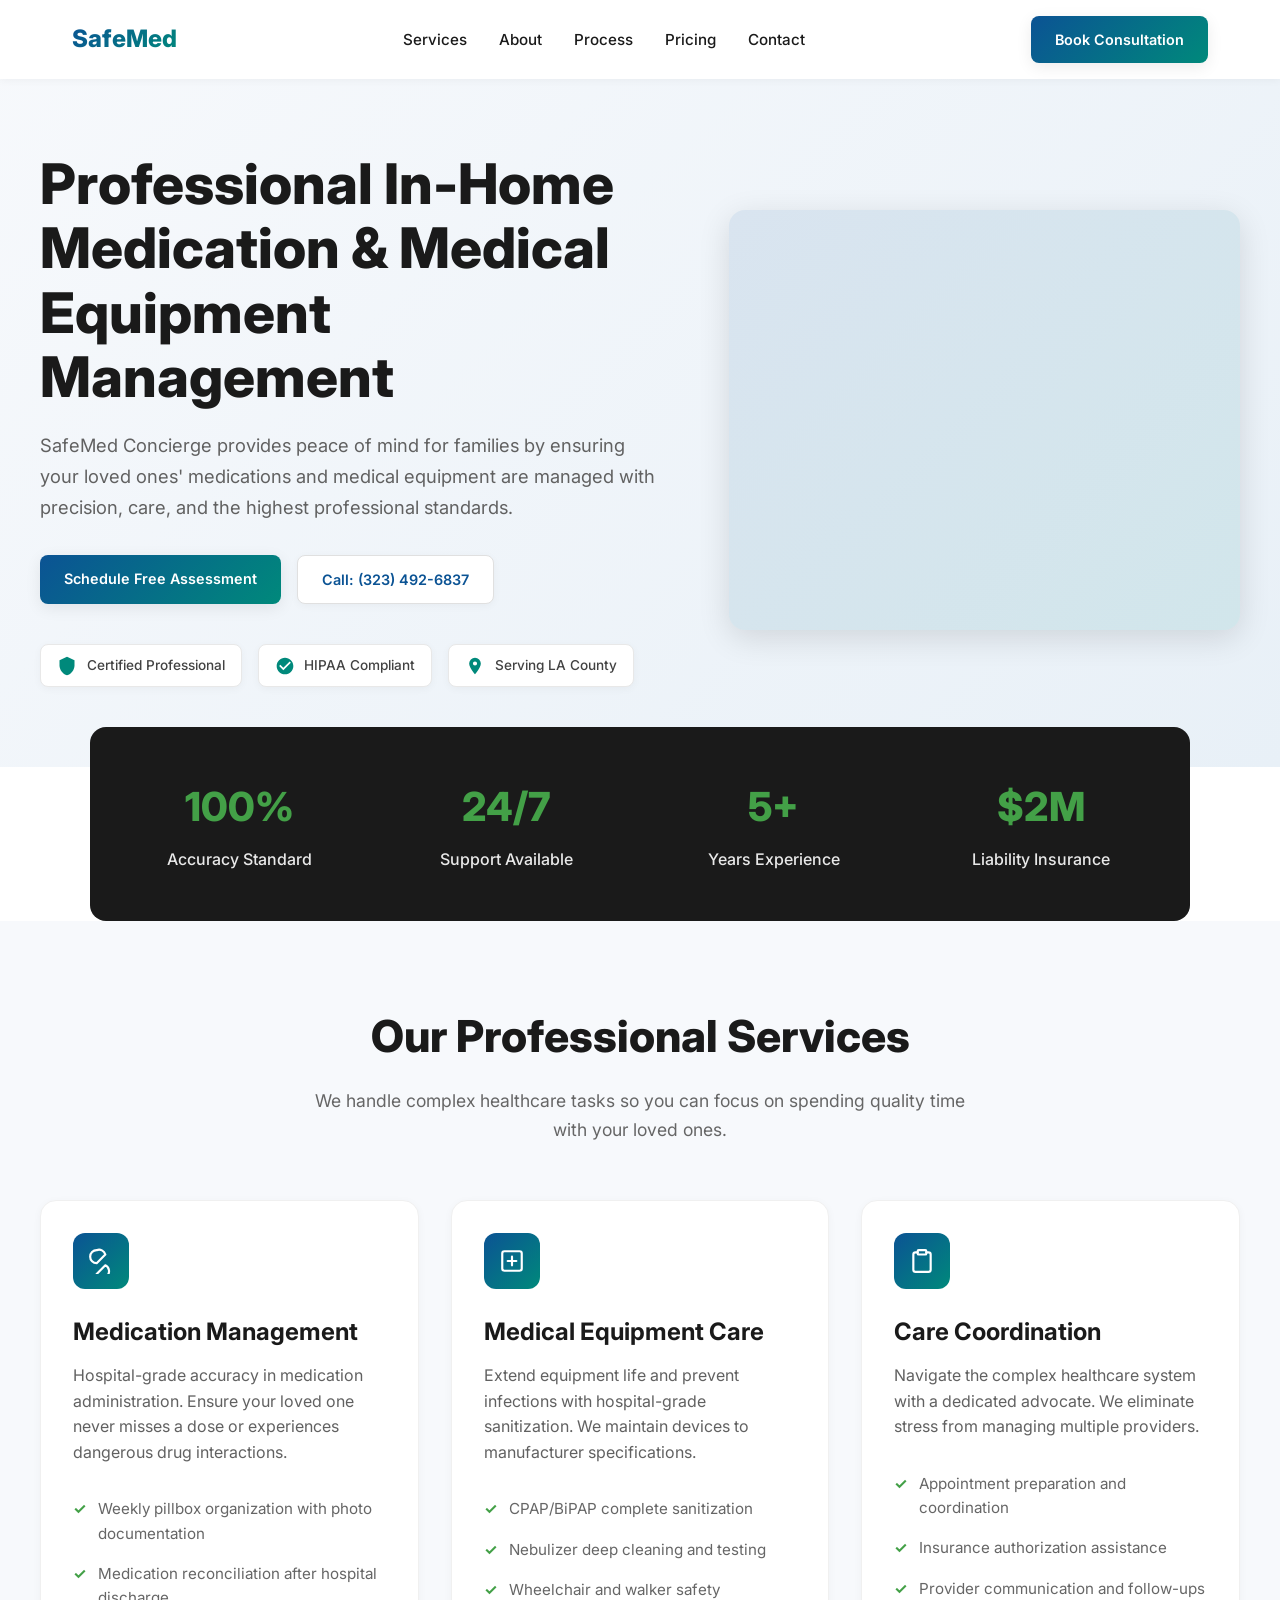
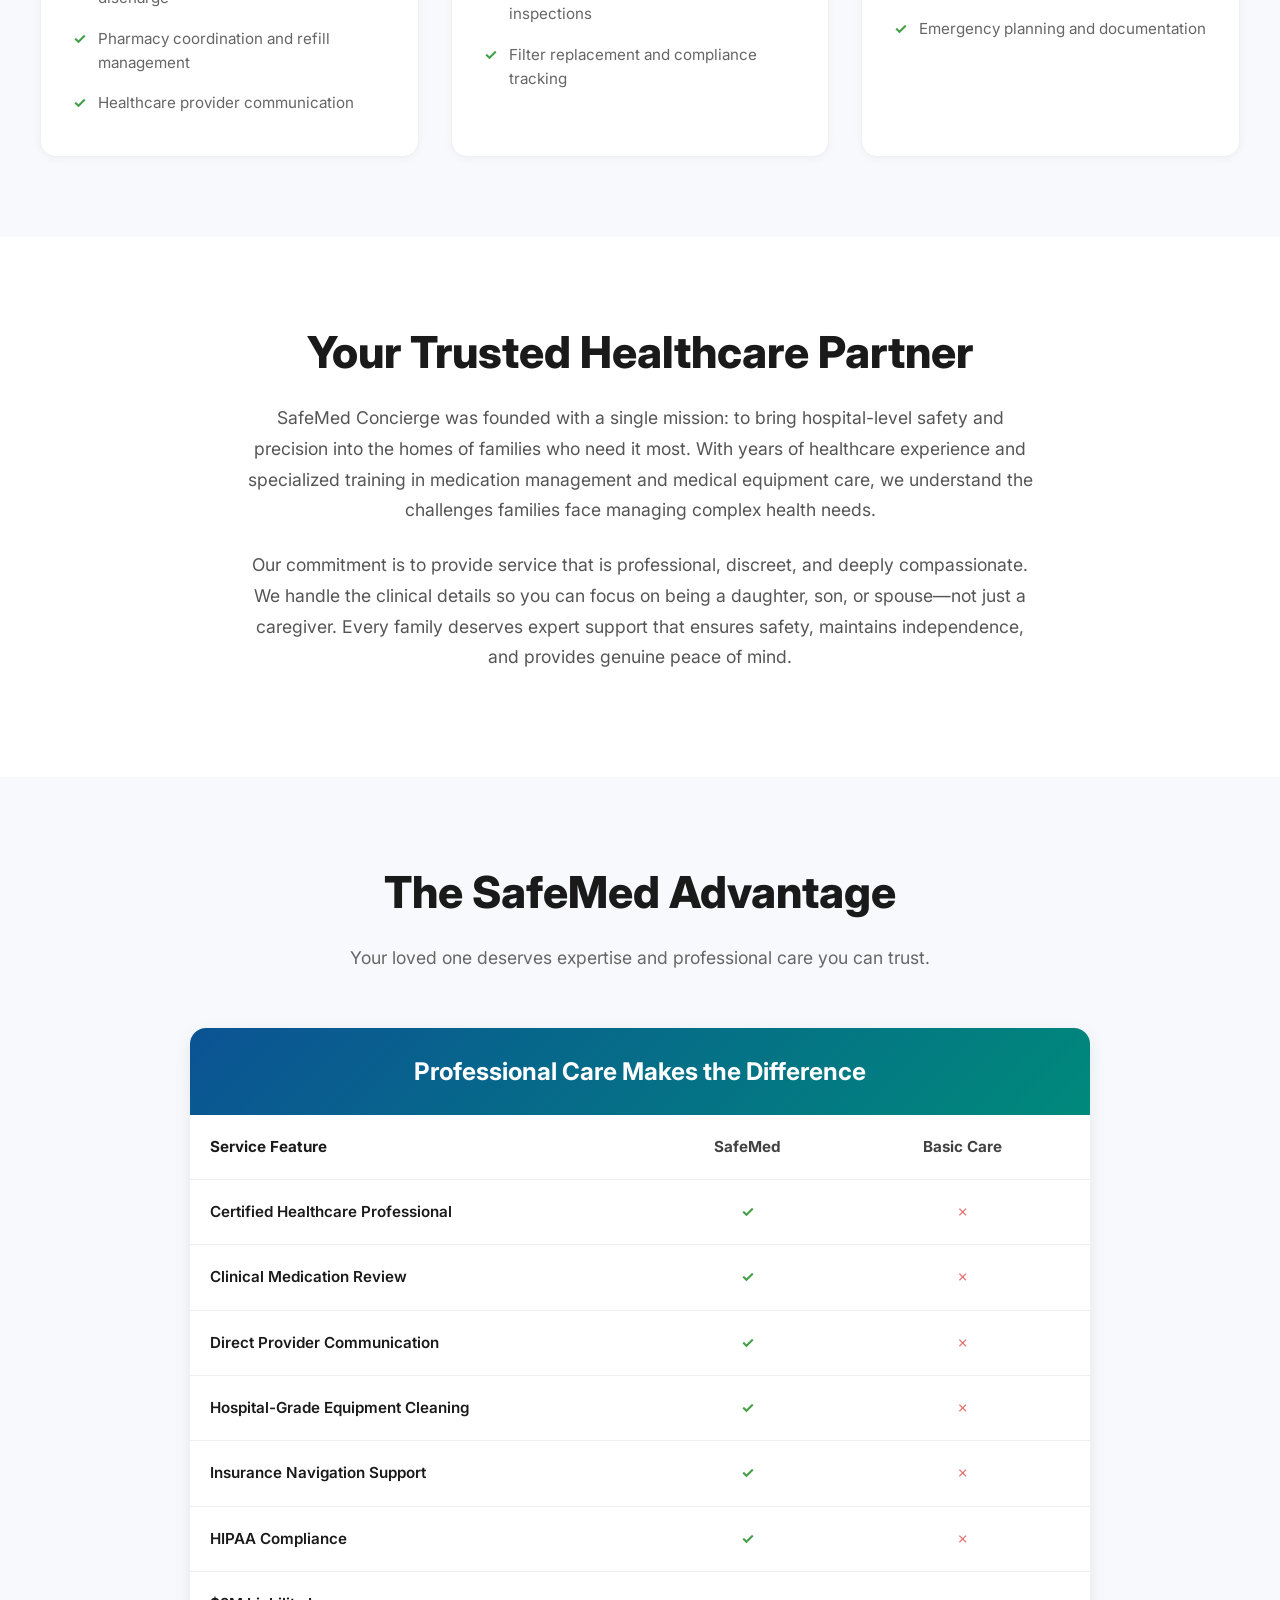
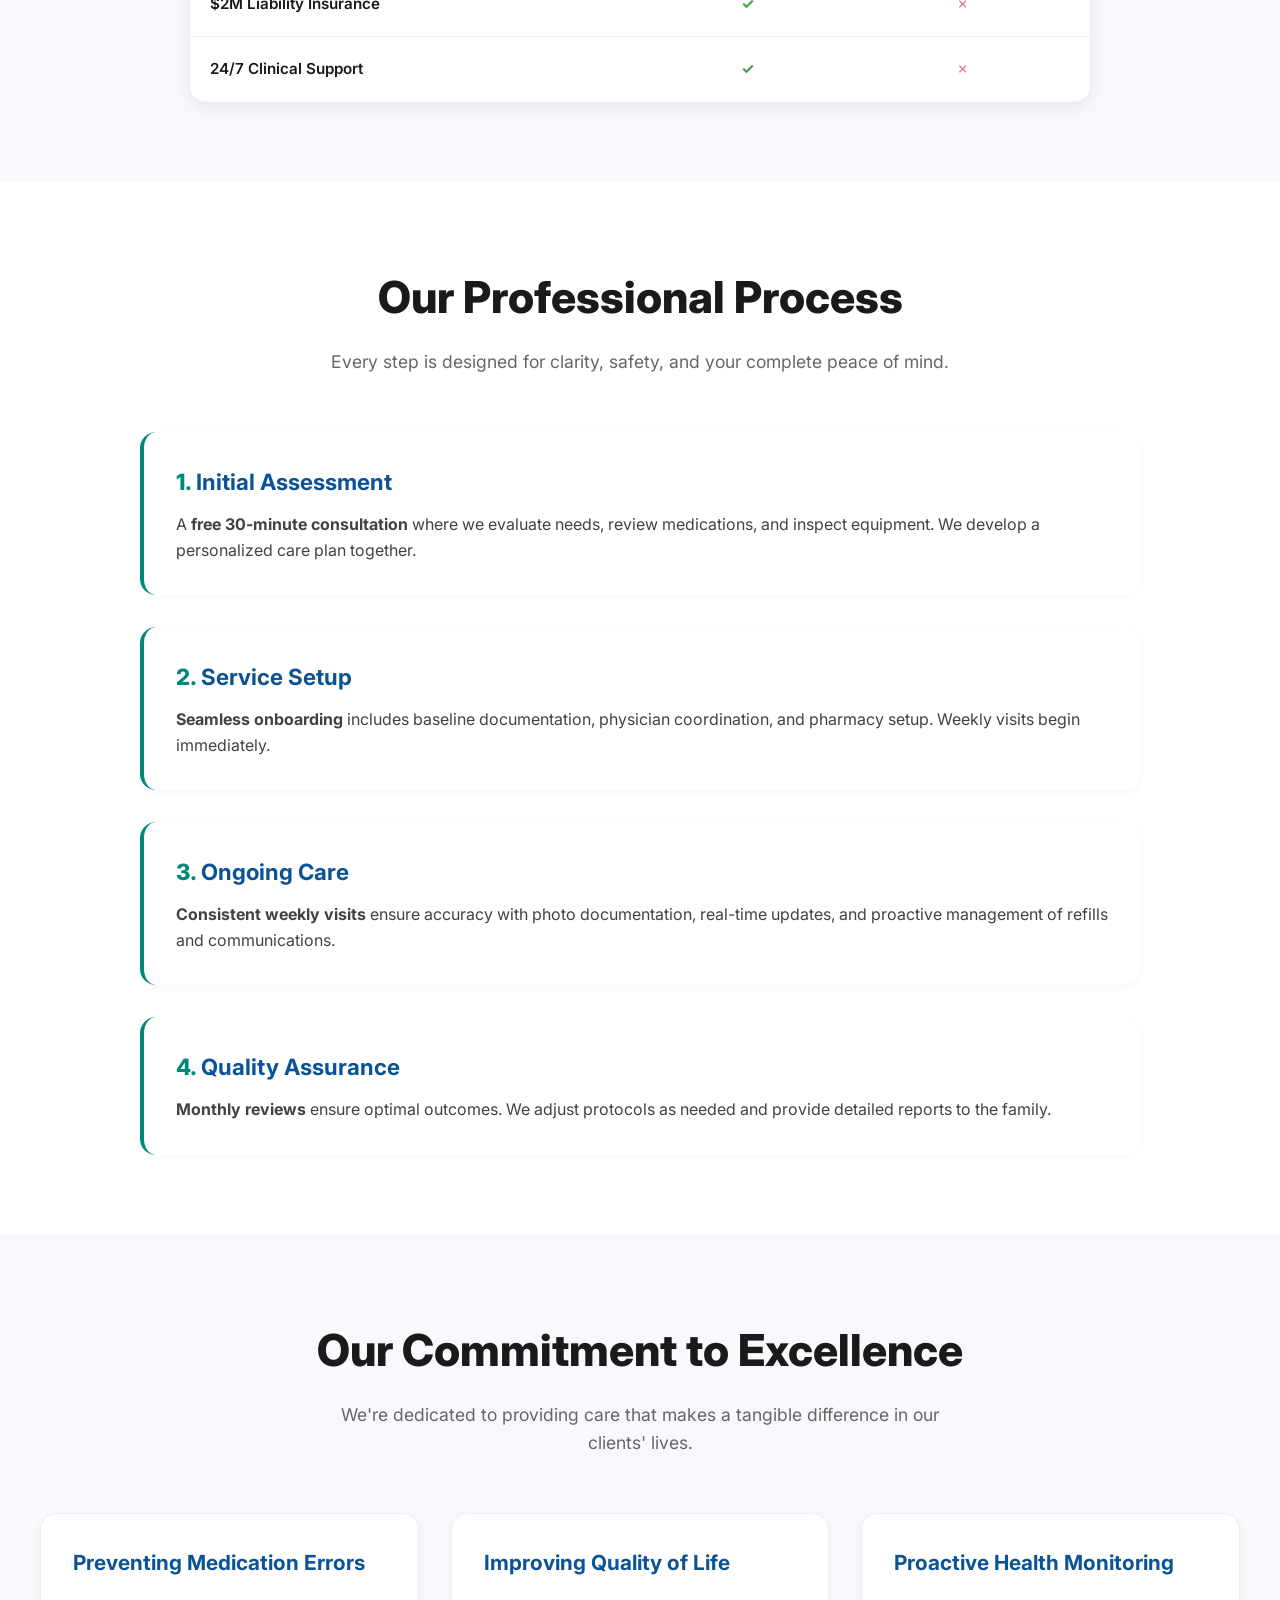
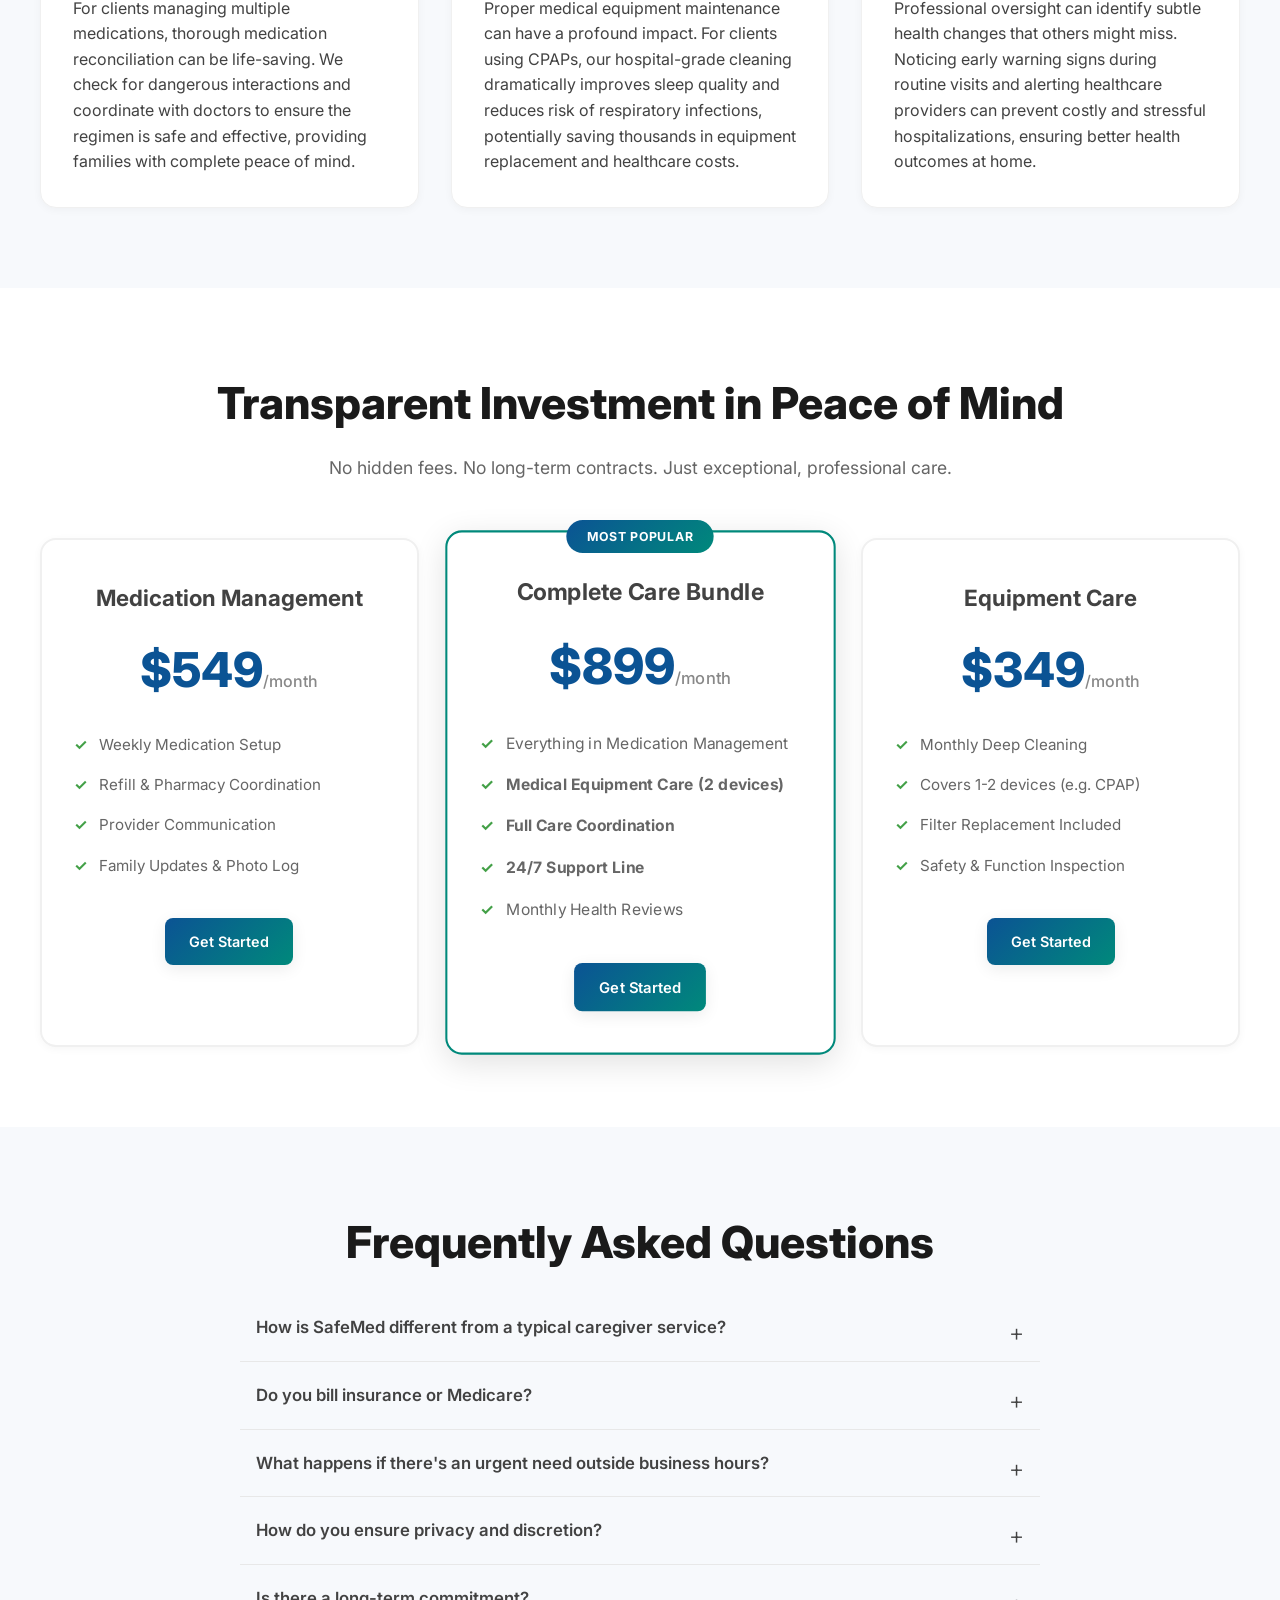
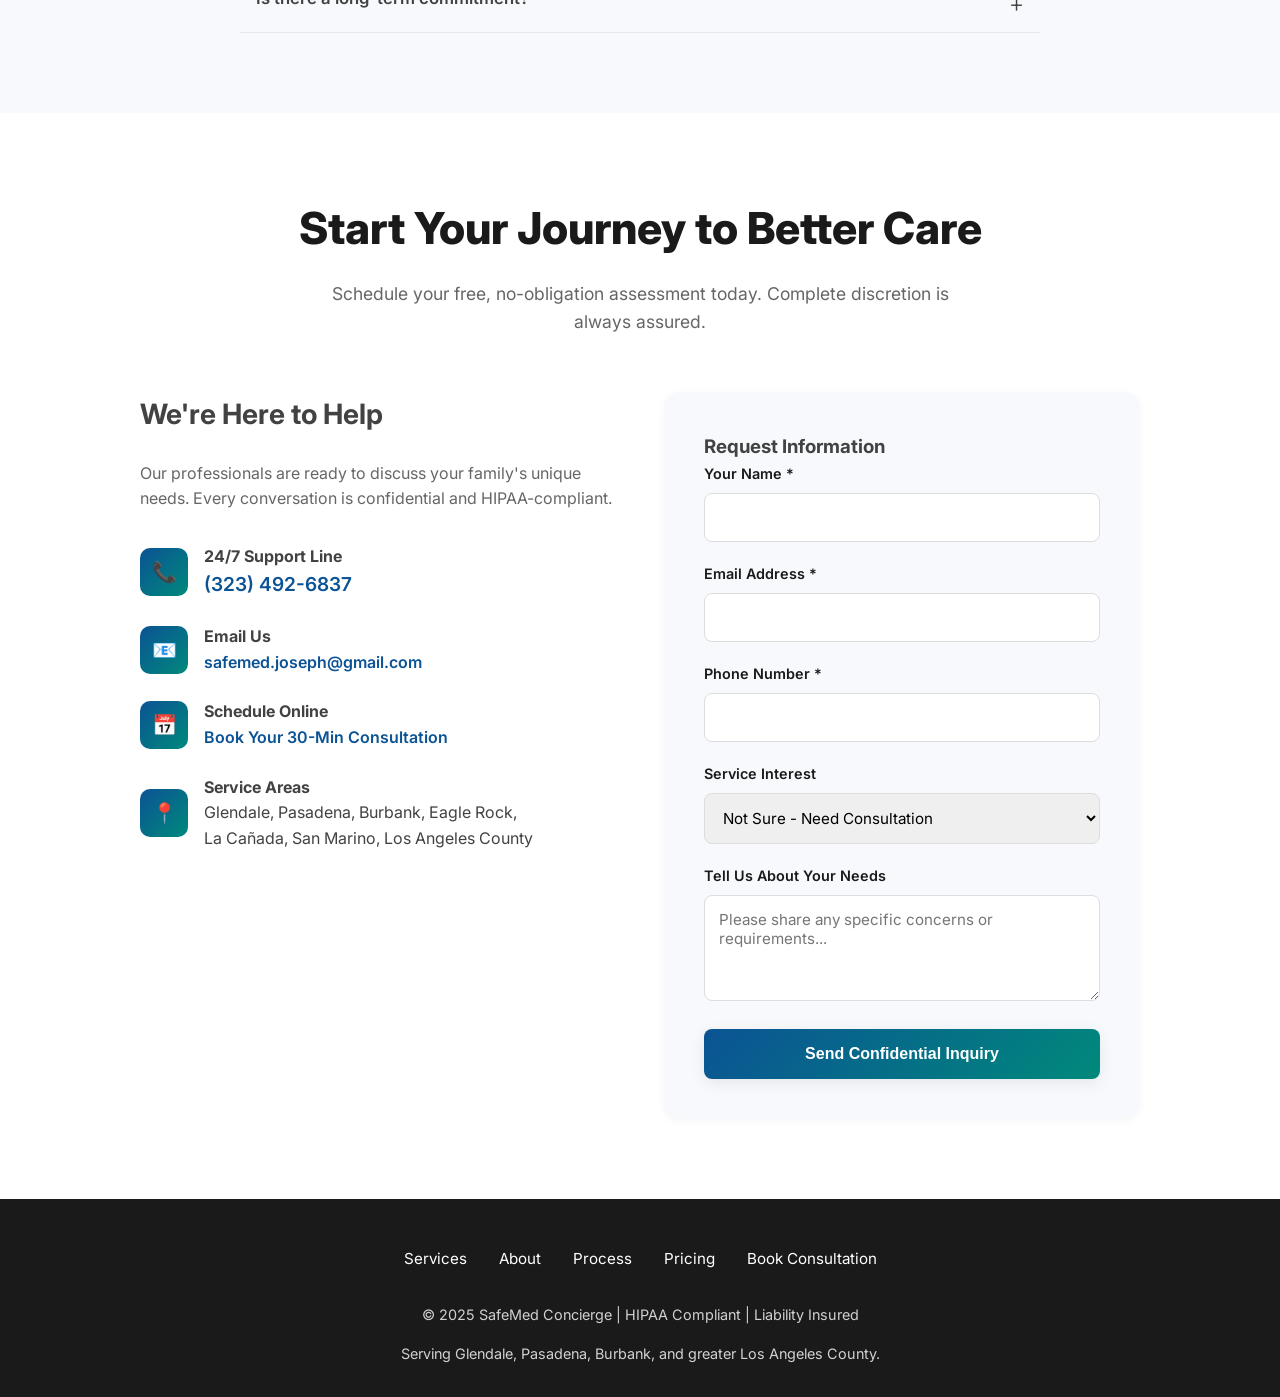
==== commit 9b4fa7f7: "Rename HOME.html to index.html" ====
--- a/index.html
+++ b/index.html
@@ -1,445 +1,617 @@
 <!DOCTYPE html>
 <html lang="en">
-<body class="bg-teal-spotlight">
 <head>
-  
-<!-- Google tag (gtag.js) -->
-<script async src="https://www.googletagmanager.com/gtag/js?id=G-FXK9SQSBC2"></script>
-<script>
-  window.dataLayer = window.dataLayer || [];
-  function gtag(){dataLayer.push(arguments);}
-  gtag('js', new Date());
-
-  gtag('config', 'G-FXK9SQSBC2');
-</script>
-
-<title>Home • SafeMed Concierge</title>
-<link href="[data-uri]" rel="icon" type="image/svg+xml"/>
-<link href="[data-uri]" rel="apple-touch-icon"/>
-<meta content="website" property="og:type"/>
-<meta content="Home • SafeMed Concierge" property="og:title"/>
-<meta content="Medication management &amp; DME cleaning that families trust. SafeMed Concierge serves Glendale, Pasadena, and nearby with hospital-level discipline and concierge convenience." property="og:description"/>
-<meta content="assets/safemed-card-1200x630.png" property="og:image"/>
-<meta content="1200" property="og:image:width"/>
-<meta content="630" property="og:image:height"/>
-<meta content="summary_large_image" name="twitter:card"/>
-<meta content="Home • SafeMed Concierge" name="twitter:title"/>
-<meta content="Medication management &amp; DME cleaning that families trust. SafeMed Concierge serves Glendale, Pasadena, and nearby with hospital-level discipline and concierge convenience." name="twitter:description"/>
-<meta content="assets/safemed-card-1200x630.png" name="twitter:image"/>
-<meta content="Medication management &amp; DME cleaning that families trust. SafeMed Concierge serves Glendale, Pasadena, and nearby with hospital-level discipline and concierge convenience." name="description"/>
-<meta charset="utf-8">
-<meta content="width=device-width, initial-scale=1" name="viewport">
-<meta content="#0c7e80" name="theme-color"/>
-<link crossorigin="" href="https://fonts.gstatic.com" rel="preconnect"/>
-<link as="style" href="https://fonts.googleapis.com/css2?family=Inter:wght@400;600;800&amp;display=swap" rel="preload"/>
-<link href="https://fonts.googleapis.com/css2?family=Inter:wght@400;600;800&amp;display=swap" rel="stylesheet"/>
-<link href="styles.css" rel="stylesheet"/>
-
-
-</meta></meta><link rel="stylesheet" href="safemed-theme-ART.css?v=20250924">
-  <link rel="stylesheet" href="safemed-user-tweaks.css">
-<script type="application/ld+json">{"@context": "https://schema.org", "@type": "Organization", "name": "SafeMed Concierge", "url": "https://safemed1.github.io/safemed-site/index.html", "logo": "https://safemed1.github.io/safemed-site/assets/logo.png", "telephone": "+1-323-492-6837", "areaServed": ["Glendale", "La Ca\u00f1ada Flintridge", "San Marino", "Pasadena 91108", "Pasadena 91106", "Eagle Rock"], "sameAs": []}</script>
-<script type="application/ld+json">{"@context": "https://schema.org", "@graph": [{"@type": "Service", "name": "Concierge Medication Management", "provider": {"@type": "Organization", "name": "SafeMed Concierge"}, "areaServed": ["Glendale", "La Ca\u00f1ada Flintridge", "San Marino", "Pasadena", "Eagle Rock"], "description": "Weekly pillbox setup with double-checks, duplicate-Rx detection, refill synchronization, family updates with photo proof."}, {"@type": "Service", "name": "CPAP & DME Sanitization", "provider": {"@type": "Organization", "name": "SafeMed Concierge"}, "areaServed": ["Glendale", "La Ca\u00f1ada Flintridge", "San Marino", "Pasadena", "Eagle Rock"], "description": "Sanitization of CPAP masks, tubing, and humidifier chambers with timestamped photo documentation."}]}</script>
+    <meta charset="UTF-8">
+    <meta name="viewport" content="width=device-width, initial-scale=1.0">
+    <title>SafeMed Concierge - Professional Medication Management & Medical Equipment Care in Los Angeles</title>
+    <meta name="description" content="Professional medication management and medical equipment care services for families in Los Angeles. Expert pillbox organization, CPAP cleaning, and care coordination. Serving Glendale, Pasadena, Burbank.">
+    <link rel="preconnect" href="https://fonts.googleapis.com">
+    <link rel="preconnect" href="https://fonts.gstatic.com" crossorigin>
+    <link href="https://fonts.googleapis.com/css2?family=Inter:wght@400;500;600;700;800&display=swap" rel="stylesheet">
+    <style>
+        :root {
+            --primary: #0B5394;
+            --secondary: #00897B;
+            --accent: #43A047;
+            --dark: #1A1A1A;
+            --light: #F7F9FC;
+            --white: #FFFFFF;
+            --gradient: linear-gradient(135deg, #0B5394 0%, #00897B 100%);
+            --shadow-sm: 0 2px 8px rgba(0,0,0,0.04);
+            --shadow-md: 0 4px 16px rgba(0,0,0,0.08);
+            --shadow-lg: 0 8px 32px rgba(0,0,0,0.12);
+            --nav-height: 72px;
+        }
+
+        *, *::before, *::after { margin: 0; padding: 0; box-sizing: border-box; }
+        
+        html { scroll-behavior: smooth; -webkit-font-smoothing: antialiased; -moz-osx-font-smoothing: grayscale; }
+        
+        body { font-family: 'Inter', sans-serif; line-height: 1.6; color: #424242; background: var(--white); overflow-x: hidden; }
+
+        section[id] { scroll-margin-top: var(--nav-height); }
+
+        ::selection { background: var(--secondary); color: white; }
+
+        /* Navigation */
+        nav { position: fixed; width: 100%; top: 0; background: rgba(255,255,255,0.96); backdrop-filter: blur(12px); box-shadow: var(--shadow-sm); z-index: 1000; transition: box-shadow 0.3s ease; }
+        nav.scrolled { box-shadow: var(--shadow-md); }
+        
+        .nav-container { max-width: 1200px; margin: 0 auto; padding: 1rem 2rem; display: flex; justify-content: space-between; align-items: center; }
+        
+        .logo { font-size: 1.5rem; font-weight: 800; background: var(--gradient); -webkit-background-clip: text; -webkit-text-fill-color: transparent; background-clip: text; }
+        
+        .nav-links { display: flex; gap: 2rem; list-style: none; align-items: center; }
+        
+        .nav-links a { text-decoration: none; color: var(--dark); font-weight: 500; font-size: 0.95rem; transition: color 0.2s ease; position: relative; }
+        
+        .nav-links a::after { content: ''; position: absolute; bottom: -4px; left: 0; width: 0; height: 2px; background: var(--secondary); transition: width 0.3s ease; }
+        
+        .nav-links a:hover { color: var(--primary); }
+        .nav-links a:hover::after { width: 100%; }
+        
+        .cta-btn { background: var(--gradient); color: white; padding: 0.75rem 1.5rem; border-radius: 8px; text-decoration: none; font-weight: 600; font-size: 0.9rem; transition: transform 0.2s ease, box-shadow 0.2s ease; box-shadow: var(--shadow-md); }
+        
+        .cta-btn:hover { transform: translateY(-2px); box-shadow: var(--shadow-lg); }
+
+        .nav-toggle { display: none; background: none; border: none; font-size: 1.75rem; cursor: pointer; color: var(--dark); }
+        
+        /* Hero */
+        .hero { padding: calc(var(--nav-height) + 80px) 2rem 80px; background: linear-gradient(135deg, #F7F9FC 0%, #E8F0F7 100%); position: relative; }
+        
+        .hero-container { max-width: 1200px; margin: 0 auto; display: grid; grid-template-columns: 1.1fr 0.9fr; gap: 4rem; align-items: center; }
+        
+        .hero-content h1 { font-size: clamp(2.5rem, 5vw, 3.5rem); font-weight: 800; line-height: 1.15; margin-bottom: 1.25rem; color: var(--dark); }
+        
+        .hero-content p { font-size: 1.15rem; color: #616161; margin-bottom: 2rem; line-height: 1.7; }
+
+        .hero-buttons { display: flex; flex-wrap: wrap; gap: 1rem; }
+        
+        .btn-secondary { background: white; color: var(--primary); padding: 0.75rem 1.5rem; border-radius: 8px; text-decoration: none; font-weight: 600; font-size: 0.9rem; box-shadow: var(--shadow-sm); transition: all 0.2s ease; border: 1px solid #E0E0E0; }
+        
+        .btn-secondary:hover { box-shadow: var(--shadow-md); transform: translateY(-2px); }
+        
+        .trust-badges { display: flex; gap: 1rem; margin-top: 2.5rem; flex-wrap: wrap; }
+        
+        .badge { display: flex; align-items: center; gap: 0.6rem; padding: 0.6rem 1rem; background: white; border-radius: 8px; box-shadow: var(--shadow-sm); font-size: 0.85rem; font-weight: 500; border: 1px solid #E8E8E8; }
+        
+        .badge svg { width: 20px; height: 20px; fill: var(--secondary); }
+        
+        .hero-image { width: 100%; height: 420px; border-radius: 16px; background: linear-gradient(135deg, rgba(11,83,148,0.1) 0%, rgba(0,137,123,0.1) 100%), url('https://images.unsplash.com/photo-1576091160550-2173dba999ef?w=800&auto=format&fit=crop') center/cover; box-shadow: var(--shadow-lg); }
+
+        /* Stats */
+        .stats { background: var(--dark); color: white; padding: 3rem 2rem; margin-top: -40px; position: relative; z-index: 10; border-radius: 16px; max-width: 1100px; margin-left: auto; margin-right: auto; }
+        
+        .stats-container { display: grid; grid-template-columns: repeat(auto-fit, minmax(200px, 1fr)); gap: 2rem; text-align: center; }
+        
+        .stat-item h3 { font-size: 2.5rem; color: var(--accent); margin-bottom: 0.5rem; font-weight: 800; }
+        .stat-item p { font-weight: 500; opacity: 0.9; }
+
+        /* Section Styles */
+        .section { padding: 80px 2rem; }
+        .section-title { text-align: center; font-size: clamp(2rem, 4vw, 2.75rem); margin-bottom: 1rem; color: var(--dark); font-weight: 800; }
+        .section-subtitle { text-align: center; font-size: 1.1rem; color: #666; margin-bottom: 3.5rem; max-width: 650px; margin-left: auto; margin-right: auto; }
+        .section-light { background: var(--light); }
+
+        /* Services */
+        .services-grid { max-width: 1200px; margin: 0 auto; display: grid; grid-template-columns: repeat(auto-fit, minmax(300px, 1fr)); gap: 2rem; }
+        
+        .service-card { background: white; border-radius: 16px; padding: 2rem; box-shadow: var(--shadow-sm); transition: all 0.3s ease; border: 1px solid #F0F0F0; }
+        
+        .service-card:hover { transform: translateY(-6px); box-shadow: var(--shadow-lg); }
+        
+        .service-icon { width: 56px; height: 56px; background: var(--gradient); border-radius: 12px; display: flex; align-items: center; justify-content: center; margin-bottom: 1.5rem; }
+        
+        .service-icon svg { width: 26px; height: 26px; stroke: white; }
+        
+        .service-card h3 { font-size: 1.5rem; margin-bottom: 0.75rem; color: var(--dark); font-weight: 700; }
+        
+        .service-card p { color: #616161; margin-bottom: 1.5rem; line-height: 1.6; }
+        
+        .service-features { list-style: none; }
+        .service-features li { padding: 0.5rem 0; color: #666; display: flex; align-items: start; font-size: 0.95rem; }
+        .service-features li::before { content: '✓'; color: var(--accent); font-weight: bold; margin-right: 0.75rem; flex-shrink: 0; }
+
+        /* About */
+        .about-content { max-width: 800px; margin: 0 auto; text-align: center; }
+        .about-content p { font-size: 1.1rem; color: #555; margin-bottom: 1.5rem; line-height: 1.75; }
+
+        /* Comparison */
+        .comparison { max-width: 900px; margin: 0 auto; background: white; border-radius: 16px; overflow: hidden; box-shadow: var(--shadow-md); }
+        .comparison-header { background: var(--gradient); color: white; padding: 1.5rem; text-align: center; font-size: 1.3rem; font-weight: 700; }
+        .comparison-row { display: grid; grid-template-columns: 2fr 1fr 1fr; padding: 1.25rem; border-bottom: 1px solid #F0F0F0; align-items: center; transition: background 0.2s ease; }
+        .comparison-row:hover { background: var(--light); }
+        .comparison-row:last-child { border-bottom: none; }
+        .comparison-row div { text-align: center; font-size: 0.95rem; }
+        .comparison-row div:first-child { text-align: left; font-weight: 600; color: var(--dark); }
+        .check { color: var(--accent); font-size: 1.4rem; font-weight: bold; }
+        .cross { color: #E57373; font-size: 1.4rem; }
+
+        /* Process */
+        .process-grid { max-width: 1000px; margin: 0 auto; display: grid; gap: 2rem; }
+        .process-card { background: white; padding: 2rem; border-radius: 16px; box-shadow: var(--shadow-sm); border-left: 4px solid var(--secondary); transition: all 0.3s ease; }
+        .process-card:hover { box-shadow: var(--shadow-md); transform: translateX(4px); }
+        .process-card h3 { font-size: 1.4rem; color: var(--primary); margin-bottom: 0.75rem; font-weight: 700; }
+        .process-card h3::before { content: attr(data-number) '. '; color: var(--secondary); font-weight: 800; }
+
+        /* Commitment */
+        .commitment-grid { max-width: 1200px; margin: 0 auto; display: grid; grid-template-columns: repeat(auto-fit, minmax(320px, 1fr)); gap: 2rem; }
+        .commitment-card { background: white; padding: 2rem; border-radius: 16px; box-shadow: var(--shadow-sm); border: 1px solid #F0F0F0; }
+        .commitment-card h4 { font-size: 1.3rem; font-weight: 700; color: var(--primary); margin-bottom: 1rem; }
+
+        /* Pricing */
+        .pricing-grid { max-width: 1200px; margin: 0 auto; display: grid; grid-template-columns: repeat(auto-fit, minmax(280px, 1fr)); gap: 2rem; }
+        .pricing-card { background: white; border-radius: 16px; padding: 2.5rem 2rem; text-align: center; box-shadow: var(--shadow-sm); transition: all 0.3s ease; border: 2px solid #F0F0F0; position: relative; }
+        .pricing-card.featured { border-color: var(--secondary); box-shadow: var(--shadow-lg); transform: scale(1.03); }
+        .pricing-card.featured::before { content: 'MOST POPULAR'; position: absolute; top: -12px; left: 50%; transform: translateX(-50%); background: var(--gradient); color: white; padding: 0.4rem 1.25rem; border-radius: 20px; font-size: 0.75rem; font-weight: bold; letter-spacing: 0.5px; }
+        .pricing-card:hover { transform: translateY(-4px); box-shadow: var(--shadow-lg); }
+        .pricing-card.featured:hover { transform: scale(1.03) translateY(-4px); }
+        .pricing-card h3 { font-size: 1.4rem; margin-bottom: 1rem; font-weight: 700; }
+        .price { font-size: 3rem; font-weight: 800; color: var(--primary); margin: 1rem 0; }
+        .price span { font-size: 1rem; color: #888; font-weight: 500; }
+
+        /* FAQ */
+        .faq-container { max-width: 800px; margin: 0 auto; }
+        .faq-item { border-bottom: 1px solid #E8E8E8; }
+        .faq-question { padding: 1.25rem 1rem; cursor: pointer; font-weight: 600; font-size: 1.05rem; position: relative; transition: color 0.2s ease; }
+        .faq-question:hover { color: var(--primary); }
+        .faq-question::after { content: '+'; position: absolute; right: 1rem; font-size: 1.5rem; font-weight: 300; transition: transform 0.3s ease; }
+        .faq-item.active .faq-question::after { transform: rotate(45deg); }
+        .faq-answer { max-height: 0; overflow: hidden; transition: max-height 0.3s ease; }
+        .faq-answer p { padding: 0 1rem 1.25rem; color: #616161; line-height: 1.7; }
+
+        /* Contact */
+        .contact-container { max-width: 1000px; margin: 0 auto; display: grid; grid-template-columns: 1fr 1fr; gap: 3rem; }
+        .contact-info h3 { font-size: 1.75rem; margin-bottom: 1.5rem; font-weight: 700; }
+        .contact-item { display: flex; align-items: center; gap: 1rem; margin-bottom: 1.5rem; }
+        .contact-icon { width: 48px; height: 48px; background: var(--gradient); border-radius: 10px; display: flex; align-items: center; justify-content: center; color: white; font-size: 1.25rem; flex-shrink: 0; }
+        .contact-info a { color: var(--primary); text-decoration: none; font-weight: 600; transition: color 0.2s ease; }
+        .contact-info a:hover { color: var(--secondary); }
+        .contact-form { background: var(--light); padding: 2.5rem; border-radius: 16px; box-shadow: var(--shadow-sm); }
+        .form-group { margin-bottom: 1.25rem; }
+        .form-group label { display: block; margin-bottom: 0.5rem; font-weight: 600; font-size: 0.9rem; color: var(--dark); }
+        .form-group input, .form-group textarea, .form-group select { width: 100%; padding: 0.875rem; border: 1px solid #DDD; border-radius: 8px; font-size: 0.95rem; font-family: inherit; transition: border-color 0.2s ease, box-shadow 0.2s ease; }
+        .form-group input:focus, .form-group textarea:focus, .form-group select:focus { outline: none; border-color: var(--secondary); box-shadow: 0 0 0 3px rgba(0,137,123,0.1); }
+        .submit-btn { width: 100%; padding: 1rem; background: var(--gradient); color: white; border: none; border-radius: 8px; font-size: 1rem; font-weight: 600; cursor: pointer; transition: all 0.2s ease; box-shadow: var(--shadow-md); }
+        .submit-btn:hover { transform: translateY(-2px); box-shadow: var(--shadow-lg); }
+        .submit-btn:active { transform: translateY(0); }
+
+        /* Footer */
+        footer { background: var(--dark); color: white; padding: 3rem 2rem 2rem; text-align: center; }
+        .footer-links { display: flex; justify-content: center; gap: 2rem; margin-bottom: 1.5rem; flex-wrap: wrap; }
+        .footer-links a { color: white; text-decoration: none; font-size: 0.95rem; transition: color 0.2s ease; }
+        .footer-links a:hover { color: var(--accent); }
+        footer p { opacity: 0.8; font-size: 0.9rem; margin-top: 1rem; }
+
+        /* Accessibility */
+        .sr-only { position: absolute; left: -9999px; width: 1px; height: 1px; overflow: hidden; }
+        :focus-visible { outline: 3px solid var(--secondary); outline-offset: 2px; }
+
+        /* Loading Optimization */
+        img { loading: lazy; }
+
+        /* Mobile Responsive */
+        @media (max-width: 992px) {
+            .hero-container { grid-template-columns: 1fr; text-align: center; gap: 3rem; }
+            .hero-content p { margin-left: auto; margin-right: auto; max-width: 600px; }
+            .hero-buttons, .trust-badges { justify-content: center; }
+            .contact-container { grid-template-columns: 1fr; }
+        }
+
+        @media (max-width: 768px) {
+            :root { --nav-height: 64px; }
+            .nav-container { padding: 1rem; }
+            .nav-toggle { display: block; }
+            .nav-links { position: fixed; top: 0; right: 0; width: 75%; max-width: 300px; height: 100vh; background: white; flex-direction: column; padding: 5rem 2rem 2rem; gap: 1.5rem; transform: translateX(100%); transition: transform 0.3s ease; box-shadow: -4px 0 20px rgba(0,0,0,0.1); align-items: flex-start; }
+            .nav-links.open { transform: translateX(0); }
+            .nav-container .cta-btn { display: none; }
+            .section-title { font-size: 2rem; }
+            .hero { padding-top: calc(var(--nav-height) + 60px); padding-bottom: 60px; }
+            .stats { margin-top: 0; border-radius: 0; }
+            .comparison-row { grid-template-columns: 1fr; gap: 0.75rem; text-align: center; }
+            .comparison-row div:first-child { text-align: center; margin-bottom: 0.5rem; }
+            .comparison-header { font-size: 1.1rem; }
+            .pricing-card.featured { transform: scale(1); }
+            .service-features li, .faq-question { font-size: 0.9rem; }
+        }
+
+        @media (max-width: 480px) {
+            .hero-content h1 { font-size: 2rem; }
+            .section-title { font-size: 1.75rem; }
+            .price { font-size: 2.5rem; }
+        }
+    </style>
 </head>
-<script type="application/ld+json">
-{
-  "@context": "https://schema.org",
-  "@type": "FAQPage",
-  "mainEntity": [
-    {
-      "@type": "Question",
-      "name": "Are you a home health agency?",
-      "acceptedAnswer": {
-        "@type": "Answer",
-        "text": "No. We\u2019re a private-pay concierge service focused on medication precision and device hygiene."
-      }
-    },
-    {
-      "@type": "Question",
-      "name": "Can you give injections or wound care?",
-      "acceptedAnswer": {
-        "@type": "Answer",
-        "text": "No. We don\u2019t provide nursing tasks. We\u2019ll coordinate with your clinicians if those are needed."
-      }
-    },
-    {
-      "@type": "Question",
-      "name": "Do you accept HSA/FSA?",
-      "acceptedAnswer": {
-        "@type": "Answer",
-        "text": "Yes. We provide itemized receipts within 24 hours."
-      }
-    },
-    {
-      "@type": "Question",
-      "name": "How soon can you start?",
-      "acceptedAnswer": {
-        "@type": "Answer",
-        "text": "Typically within 3\u20135 days after your consult."
-      }
-    },
-    {
-      "@type": "Question",
-      "name": "Will I get proof after each visit?",
-      "acceptedAnswer": {
-        "@type": "Answer",
-        "text": "Yes. We send timestamped photo documentation after each visit."
-      }
-    }
-  ]
-}
-</script>
-
 <body>
-<body class="bg-teal-spotlight">
-  <header class="container header-elevated">
-  <div class="nav">
-    <a class="brand" href="index.html" aria-label="SafeMed home">
-      <img src="assets/safemed-logo-final.svg" alt="SafeMed Concierge" style="height:56px;vertical-align:middle">
-    </a>
-
-    <nav id="site-nav" class="links" role="navigation">
-      <a href="index.html">Home</a>
-      <a href="services.html">Services</a>
-      <a href="about.html">About</a>
-      <a href="contact.html">Contact</a>
+    <a href="#services" class="sr-only">Skip to content</a>
+    
+    <nav id="navbar">
+        <div class="nav-container">
+            <div class="logo">SafeMed</div>
+            <ul class="nav-links" id="navLinks">
+                <li><a href="#services">Services</a></li>
+                <li><a href="#about">About</a></li>
+                <li><a href="#process">Process</a></li>
+                <li><a href="#pricing">Pricing</a></li>
+                <li><a href="#contact">Contact</a></li>
+            </ul>
+            <a href="https://calendly.com/safemed-joseph/30min" target="_blank" rel="noopener" class="cta-btn">Book Consultation</a>
+            <button class="nav-toggle" id="navToggle" aria-label="Toggle navigation" aria-expanded="false">☰</button>
+        </div>
     </nav>
 
-    <!-- Right-side controls (desktop+mobile) -->
-    <button class="btn cta menu-btn nav-toggle" aria-label="Open menu" aria-controls="site-nav" aria-expanded="false">
-      Menu
-    </button>
-    <a class="btn cta" href="contact.html#book">Book your free 30-minute consult</a>
-  </div>
-</header>
-<section class="hero section">
-<div class="container hero-inner">
-<div>
-<span class="badge">Concierge, one‑to‑one care</span>
-<h1>Medication made simple. <br/>Devices kept safe. <br/>Peace of mind—on schedule.</h1>
-<p class="lead">We organize meds, coordinate refills, and sanitize DME at hospital-grade standards—so families can focus on being together, not paperwork.</p>
-<div class="hero-cta">
-<a class="btn" href="contact.html#book">Book your free 30-minute consult</a>
-<a class="btn secondary" href="services.html">See Services</a>
-</div>
-<br>
-<div class="pills">
-<span class="badge">✓ No insurance delays</span>
-<span class="badge">✓ For seniors &amp; caregivers</span>
-<span class="badge">✓ Home &amp; virtual</span>
-</div>
-</div>
-<div class="hero-figure">
-<img alt="SAFEMEDHERO" src="assets/SAFEMEDHERO.png">
-</img></div>
-</div>
-</section>
-<p style="margin-top:8px">Can’t see the scheduler? <a href="https://calendly.com/safemed-joseph/30min">Open Calendly in a new tab.</a></p>
-<section class="section">
-<div class="container">
-<div class="grid cards">
-<article class="card">
-<span class="badge">Medication</span>
-<h3>Monthly Med Management</h3>
-<p>Setups, pillbox fills, refills &amp; changes, pharmacy/MD coordination, updates for family.</p>
-<a class="more" href="services.html#meds">Learn more →</a>
-</article>
-<article class="card">
-<span class="badge">Safety</span>
-<h3>DME Cleaning &amp; Care</h3>
-<p>Sanitization &amp; inspection for CPAP, nebulizers, walkers, and more—reduce risk and extend life.</p>
-<a class="more" href="services.html#dme">Learn more →</a>
-</article>
-<article class="card">
-<span class="badge">Concierge</span>
-<h3>Care Coordination</h3>
-<p>Light advocacy, appointment prep, medication lists, and check-ins to keep everyone aligned.</p>
-<a class="more" href="services.html#coord">Learn more →</a>
-</article>
-</div>
-</div>
-</section>
-<section class="section">
-<div class="container grid split">
-<div>
-<h2>Families switch to SafeMed for discipline <span style="color:var(--accent)">without</span> the delays.</h2>
-<p>Hospital-level workflows with concierge flexibility. We translate doctor’s orders into an easy home routine and keep your devices clean and safe.</p>
-<ul>
-<li><strong>Reliable:</strong> consistent visits, clear notes, and on-time refills.</li>
-<li><strong>Readable:</strong> large-type labels and color coding for seniors.</li>
-<li><strong>Secure:</strong> privacy-minded, background-checked, and insured.</li>
-</ul>
-<a class="btn" href="contact.html#book">Book your free 30-minute consult</a>
-</div>
-<div class="visual">
-<img alt="Clean and safe DME equipment" src="assets/about-2.webp"/>
-</div>
-</div>
-</section>
-<section class="section">
-<div class="container">
-<h2>Transparent Pricing</h2>
-<div class="grid pricing">
-<div class="price">
-<h3>Medication Only</h3>
-<div class="num">$549<span style="font-size:1rem;font-weight:600">/mo</span></div>
-<ul>
-<li>Pillbox setup &amp; fills</li>
-<li>Refills &amp; changes</li>
-<li>MD/pharmacy coordination</li>
-<li>Family updates</li>
-</ul>
-<a class="btn" href="contact.html#book">Book your free 30-minute consult</a>
-</div>
-<div class="price">
-<h3>DME Cleaning</h3>
-<div class="num">$349<span style="font-size:1rem;font-weight:600">/mo</span></div>
-<ul>
-<li>1–2 devices cleaned monthly</li>
-<li>Safety inspection</li>
-<li>Replace filters/tubing (as needed)</li>
-<li>Care tips for home</li>
-</ul>
-<a class="btn" href="contact.html#book">Book your free 30-minute consult</a>
-</div>
-<div class="price">
-<h3>Bundle</h3>
-<p class="badge" style="display:inline-block;margin-top:6px;">Most Popular</p>
-<div class="num">$899<span style="font-size:1rem;font-weight:600">/mo</span></div>
-<ul>
-<li>Everything in Medication + DME</li>
-<li>Priority scheduling</li>
-<li>Extra check-ins</li>
-<li>Family summary report</li>
-</ul>
-<a class="btn" href="contact.html#book">Book your free 30-minute consult</a>
-</div>
-</div>
-</div>
-</section>
-
-<section class="section testimonials">
-  <div class="container">
-    <h2>What families say</h2>
-    <div class="t-grid">
-      <article class="t-card">
-        <p class="t-quote">“Mom hasn’t missed a dose in three months. Refills show up before we ask.”</p>
-        <div class="t-author"><span class="chip">— <strong>Lena R.</strong> <span class="place">· Glendale</span></span></div>
-      </article>
-      <article class="t-card">
-        <p class="t-quote">“They caught a duplicate prescription and fixed it with the doctor the same day.”</p>
-        <div class="t-author"><span class="chip">— <strong>Victor T.</strong> <span class="place">· Pasadena</span></span></div>
-      </article>
-      <article class="t-card">
-        <p class="t-quote">“Professional, kind, and meticulous—highly recommend.”</p>
-        <div class="t-author"><span class="chip">— <strong>Diana S.</strong> <span class="place">· Burbank</span></span></div>
-      </article>
-      <article class="t-card">
-        <p class="t-quote">“They coordinated meds between the MD and pharmacy and saved us hours.”</p>
-        <div class="t-author"><span class="chip">— <strong>Patrick D.</strong> <span class="place">· Eagle Rock</span></span></div>
-      </article>
-    </div>
-  </div>
-</section>
-
-<section class="section">
-<div class="container">
-<h2>Gallery</h2>
-<div class="grid gallery">
-<a href="assets/about-1.webp"><img alt="SafeMed service photo" src="assets/about-1.webp"/></a>
-<a href="assets/about-2.webp"><img alt="SafeMed service photo" src="assets/about-2.webp"/></a>
-<a href="assets/gallery-01-family-education.jpg"><img alt="Explaining medication plan to family" src="assets/gallery-01-family-education.jpg"/></a>
-<a href="assets/gallery-04-family-consult.jpg"><img alt="Family consult discussing SafeMed services" src="assets/gallery-04-family-consult.jpg"/></a>
-<a href="assets/gallery-03-cpap-cleaning-sink.jpg"><img alt="Cleaning a CPAP mask at the sink" src="assets/gallery-03-cpap-cleaning-sink.jpg"/></a>
-<a href="assets/gallery-04-hospital-bed-cleaning-wide.jpg"><img alt="Disinfecting a hospital bed rail" src="assets/gallery-04-hospital-bed-cleaning-wide.jpg"/></a>
-<a href="assets/gallery-05-patient-interaction-pillbox.jpg"><img alt="Reviewing pill organizer with a patient" src="assets/gallery-05-patient-interaction-pillbox.jpg"/></a>
-<a href="assets/HELPINGTHEPATIENT.png"><img alt="Weekly pillbox setup and medication management" src="assets/HELPINGTHEPATIENT.png"/></a>
-<a href="assets/DMECLEANING.png"><img alt="DME CLEANING DONE RIGHT" src="assets/DMECLEANING.png"/></a>  
-</div>
-</div>
-</section>
-
-<!-- SM:HOME -->
-<section class="section">
-  <div class="container grid-2">
-    <div>
-      <h2>SafeMed Concierge — Reliable care at home</h2>
-      <p class="lead">We keep medications organized and medical equipment clean so families can focus on what matters most.</p>
-      <ul>
-        <li><strong>Medication Management:</strong> Weekly pillbox prep, refill coordination, duplicate-Rx checks.</li>
-        <li><strong>DME Cleaning:</strong> Sanitization of CPAPs, oxygen equipment, hospital beds, walkers &amp; more.</li>
-        <li><strong>Communication:</strong> Clear updates to your family and coordination with your providers.</li>
-      </ul>
-      <p class="cta-row"><a class="btn cta" href="contact.html#book">Book a consult</a> <a class="btn" href="services.html">See services</a></p>
-    </div>
-    <figure class="hero"><img src="assets/hero_new.png" alt="SafeMed practitioner hero"></figure>
-  </div>
-</section>
-
-<!-- SM:PROCESS -->
-<section class="section">
-  <div class="container">
-    <h2>How it works</h2>
-    <p class="lead">A simple four-step process that keeps your loved one safe and supported.</p>
-    <div class="wide-banner"><img src="assets/process_photo.png" alt="SafeMed: How it works (4 steps)"></div>
-  </div>
-</section>
-
-<!-- SM:PRICING -->
-<section class="section">
-  <div class="container">
-    <h2 id="pricing">Simple, transparent pricing</h2>
-    <p class="lead">Private-pay plans that put safety and consistency first. No insurance delays.</p>
-    <div class="wide-banner"><img src="assets/pricing_photo.png" alt="SafeMed pricing plans"></div>
-  </div>
-</section>
-<footer class="footer">
-<div class="container cols">
-<div>
-<strong>SafeMed Concierge</strong>
-<p>Hospital-level discipline, concierge convenience. Medication management &amp; DME cleaning for families in Glendale, Pasadena, and nearby.</p>
-<div class="pills">
-<span class="badge">• Licensed &amp; background-checked</span>
-<span class="badge">• HIPAA-trained & compliant workflows</span>
-<span class="badge">• Home &amp; virtual</span>
-</div>
-</div>
-<div>
-<p><strong>Pages</strong></p>
-<p><a href="index.html">Home</a><br/><a href="services.html">Services</a><br/><a href="about.html">About</a><br/><a href="contact.html#book">Contact</a></p>
-</div>
-<div>
-<p><strong>Contact</strong></p>
-<p><span data-contact-city="true">Glendale, CA</span><br/>
-<a href="tel:+13234926837">(323) 492-6837</a><br/>
-<a href="mailto:safemed.joseph@gmail.com">safemed.joseph@gmail.com</a></p>
-</div>
-</div>
-<div class="container" style="margin-top:10px;font-size:.9rem;">© <span id="year"></span> SafeMed Concierge. All rights reserved.</div>
-
-<section id="credentials" class="section" aria-label="Credentials details">
-  <div class="container">
-    <details>
-      <summary><strong>Credentials & verification (for families who like details)</strong></summary>
-      <div class="grid two" style="margin-top:12px">
-        <div>
-          <p><strong>Insurance & bonding</strong><br>Carrier: <em>[Your carrier]</em> • Policy #: <em>[Policy #]</em></p>
-          <p><strong>Background checks</strong><br>Vendor: <em>[Checkr/VerifiedFirst/etc.]</em> • Last run: <em>[MM/YYYY]</em></p>
+    <main>
+        <section class="hero">
+            <div class="hero-container">
+                <div class="hero-content">
+                    <h1>Professional In-Home Medication & Medical Equipment Management</h1>
+                    <p>SafeMed Concierge provides peace of mind for families by ensuring your loved ones' medications and medical equipment are managed with precision, care, and the highest professional standards.</p>
+                    <div class="hero-buttons">
+                        <a href="https://calendly.com/safemed-joseph/30min" target="_blank" rel="noopener" class="cta-btn">Schedule Free Assessment</a>
+                        <a href="tel:3234926837" class="btn-secondary">Call: (323) 492-6837</a>
+                    </div>
+                    <div class="trust-badges">
+                        <div class="badge">
+                            <svg viewBox="0 0 24 24"><path d="M12,1L3,5V11C3,16.55 6.84,21.74 12,23C17.16,21.74 21,16.55 21,11V5L12,1Z"/></svg>
+                            <span>Certified Professional</span>
+                        </div>
+                        <div class="badge">
+                            <svg viewBox="0 0 24 24"><path d="M12,2C6.48,2 2,6.48 2,12s4.48,10 10,10 10-4.48 10-10S17.52,2 12,2zm-2,15l-5-5 1.41-1.41L10,14.17l7.59-7.59L19,8l-9,9z"/></svg>
+                            <span>HIPAA Compliant</span>
+                        </div>
+                        <div class="badge">
+                            <svg viewBox="0 0 24 24"><path d="M12,11.5A2.5,2.5 0 0,1 9.5,9A2.5,2.5 0 0,1 12,6.5A2.5,2.5 0 0,1 14.5,9A2.5,2.5 0 0,1 12,11.5M12,2A7,7 0 0,0 5,9C5,14.25 12,22 12,22S19,14.25 19,9A7,7 0 0,0 12,2Z"/></svg>
+                            <span>Serving LA County</span>
+                        </div>
+                    </div>
+                </div>
+                <div class="hero-image"></div>
+            </div>
+        </section>
+
+        <div class="stats">
+            <div class="stats-container">
+                <div class="stat-item"><h3>100%</h3><p>Accuracy Standard</p></div>
+                <div class="stat-item"><h3>24/7</h3><p>Support Available</p></div>
+                <div class="stat-item"><h3>5+</h3><p>Years Experience</p></div>
+                <div class="stat-item"><h3>$2M</h3><p>Liability Insurance</p></div>
+            </div>
         </div>
-        <div>
-          <p><strong>CPR/BLS</strong><br>Valid through: <em>[MM/YYYY]</em></p>
-          <p><strong>HIPAA training</strong><br>Provider: <em>[Provider]</em> • Completed: <em>[YYYY]</em></p>
+
+        <section id="services" class="section section-light">
+            <h2 class="section-title">Our Professional Services</h2>
+            <p class="section-subtitle">We handle complex healthcare tasks so you can focus on spending quality time with your loved ones.</p>
+            <div class="services-grid">
+                <div class="service-card">
+                    <div class="service-icon">
+                        <svg viewBox="0 0 24 24" fill="none" stroke-width="2" stroke-linecap="round" stroke-linejoin="round"><path d="M8 2a6 6 0 0 0 0 12h0l8-8A6 6 0 0 0 8 2z"></path><path d="m16 16-8 8a6 6 0 1 0 8-8z"></path></svg>
+                    </div>
+                    <h3>Medication Management</h3>
+                    <p>Hospital-grade accuracy in medication administration. Ensure your loved one never misses a dose or experiences dangerous drug interactions.</p>
+                    <ul class="service-features">
+                        <li>Weekly pillbox organization with photo documentation</li>
+                        <li>Medication reconciliation after hospital discharge</li>
+                        <li>Pharmacy coordination and refill management</li>
+                        <li>Healthcare provider communication</li>
+                    </ul>
+                </div>
+                <div class="service-card">
+                    <div class="service-icon">
+                        <svg viewBox="0 0 24 24" fill="none" stroke-width="2" stroke-linecap="round" stroke-linejoin="round"><rect x="3" y="3" width="18" height="18" rx="2"></rect><path d="M8 12h8"></path><path d="M12 8v8"></path></svg>
+                    </div>
+                    <h3>Medical Equipment Care</h3>
+                    <p>Extend equipment life and prevent infections with hospital-grade sanitization. We maintain devices to manufacturer specifications.</p>
+                    <ul class="service-features">
+                        <li>CPAP/BiPAP complete sanitization</li>
+                        <li>Nebulizer deep cleaning and testing</li>
+                        <li>Wheelchair and walker safety inspections</li>
+                        <li>Filter replacement and compliance tracking</li>
+                    </ul>
+                </div>
+                <div class="service-card">
+                    <div class="service-icon">
+                        <svg viewBox="0 0 24 24" fill="none" stroke-width="2" stroke-linecap="round" stroke-linejoin="round"><path d="M16 4h2a2 2 0 0 1 2 2v14a2 2 0 0 1-2 2H6a2 2 0 0 1-2-2V6a2 2 0 0 1 2-2h2"></path><rect x="8" y="2" width="8" height="4" rx="1"></rect></svg>
+                    </div>
+                    <h3>Care Coordination</h3>
+                    <p>Navigate the complex healthcare system with a dedicated advocate. We eliminate stress from managing multiple providers.</p>
+                    <ul class="service-features">
+                        <li>Appointment preparation and coordination</li>
+                        <li>Insurance authorization assistance</li>
+                        <li>Provider communication and follow-ups</li>
+                        <li>Emergency planning and documentation</li>
+                    </ul>
+                </div>
+            </div>
+        </section>
+
+        <section id="about" class="section">
+            <div class="about-content">
+                <h2 class="section-title">Your Trusted Healthcare Partner</h2>
+                <p>SafeMed Concierge was founded with a single mission: to bring hospital-level safety and precision into the homes of families who need it most. With years of healthcare experience and specialized training in medication management and medical equipment care, we understand the challenges families face managing complex health needs.</p>
+                <p>Our commitment is to provide service that is professional, discreet, and deeply compassionate. We handle the clinical details so you can focus on being a daughter, son, or spouse—not just a caregiver. Every family deserves expert support that ensures safety, maintains independence, and provides genuine peace of mind.</p>
+            </div>
+        </section>
+
+        <section class="section section-light">
+            <h2 class="section-title">The SafeMed Advantage</h2>
+            <p class="section-subtitle">Your loved one deserves expertise and professional care you can trust.</p>
+            <div class="comparison">
+                <div class="comparison-header"><h3>Professional Care Makes the Difference</h3></div>
+                <div class="comparison-row"><div><strong>Service Feature</strong></div><div><strong>SafeMed</strong></div><div><strong>Basic Care</strong></div></div>
+                <div class="comparison-row"><div>Certified Healthcare Professional</div><div class="check">✓</div><div class="cross">✗</div></div>
+                <div class="comparison-row"><div>Clinical Medication Review</div><div class="check">✓</div><div class="cross">✗</div></div>
+                <div class="comparison-row"><div>Direct Provider Communication</div><div class="check">✓</div><div class="cross">✗</div></div>
+                <div class="comparison-row"><div>Hospital-Grade Equipment Cleaning</div><div class="check">✓</div><div class="cross">✗</div></div>
+                <div class="comparison-row"><div>Insurance Navigation Support</div><div class="check">✓</div><div class="cross">✗</div></div>
+                <div class="comparison-row"><div>HIPAA Compliance</div><div class="check">✓</div><div class="cross">✗</div></div>
+                <div class="comparison-row"><div>$2M Liability Insurance</div><div class="check">✓</div><div class="cross">✗</div></div>
+                <div class="comparison-row"><div>24/7 Clinical Support</div><div class="check">✓</div><div class="cross">✗</div></div>
+            </div>
+        </section>
+
+        <section id="process" class="section">
+            <h2 class="section-title">Our Professional Process</h2>
+            <p class="section-subtitle">Every step is designed for clarity, safety, and your complete peace of mind.</p>
+            <div class="process-grid">
+                <div class="process-card">
+                    <h3 data-number="1">Initial Assessment</h3>
+                    <p>A <strong>free 30-minute consultation</strong> where we evaluate needs, review medications, and inspect equipment. We develop a personalized care plan together.</p>
+                </div>
+                <div class="process-card">
+                    <h3 data-number="2">Service Setup</h3>
+                    <p><strong>Seamless onboarding</strong> includes baseline documentation, physician coordination, and pharmacy setup. Weekly visits begin immediately.</p>
+                </div>
+                <div class="process-card">
+                    <h3 data-number="3">Ongoing Care</h3>
+                    <p><strong>Consistent weekly visits</strong> ensure accuracy with photo documentation, real-time updates, and proactive management of refills and communications.</p>
+                </div>
+                <div class="process-card">
+                    <h3 data-number="4">Quality Assurance</h3>
+                    <p><strong>Monthly reviews</strong> ensure optimal outcomes. We adjust protocols as needed and provide detailed reports to the family.</p>
+                </div>
+            </div>
+        </section>
+
+        <section class="section section-light">
+            <h2 class="section-title">Our Commitment to Excellence</h2>
+            <p class="section-subtitle">We're dedicated to providing care that makes a tangible difference in our clients' lives.</p>
+            <div class="commitment-grid">
+                <div class="commitment-card">
+                    <h4>Preventing Medication Errors</h4>
+                    <p>For clients managing multiple medications, thorough medication reconciliation can be life-saving. We check for dangerous interactions and coordinate with doctors to ensure the regimen is safe and effective, providing families with complete peace of mind.</p>
+                </div>
+                <div class="commitment-card">
+                    <h4>Improving Quality of Life</h4>
+                    <p>Proper medical equipment maintenance can have a profound impact. For clients using CPAPs, our hospital-grade cleaning dramatically improves sleep quality and reduces risk of respiratory infections, potentially saving thousands in equipment replacement and healthcare costs.</p>
+                </div>
+                <div class="commitment-card">
+                    <h4>Proactive Health Monitoring</h4>
+                    <p>Professional oversight can identify subtle health changes that others might miss. Noticing early warning signs during routine visits and alerting healthcare providers can prevent costly and stressful hospitalizations, ensuring better health outcomes at home.</p>
+                </div>
+            </div>
+        </section>
+
+        <section id="pricing" class="section">
+            <h2 class="section-title">Transparent Investment in Peace of Mind</h2>
+            <p class="section-subtitle">No hidden fees. No long-term contracts. Just exceptional, professional care.</p>
+            <div class="pricing-grid">
+                <div class="pricing-card">
+                    <h3>Medication Management</h3>
+                    <div class="price">$549<span>/month</span></div>
+                    <ul class="service-features">
+                        <li>Weekly Medication Setup</li>
+                        <li>Refill & Pharmacy Coordination</li>
+                        <li>Provider Communication</li>
+                        <li>Family Updates & Photo Log</li>
+                    </ul>
+                    <a href="https://calendly.com/safemed-joseph/30min" target="_blank" rel="noopener" class="cta-btn" style="margin-top: 2rem; display: inline-block;">Get Started</a>
+                </div>
+                <div class="pricing-card featured">
+                    <h3>Complete Care Bundle</h3>
+                    <div class="price">$899<span>/month</span></div>
+                    <ul class="service-features">
+                        <li>Everything in Medication Management</li>
+                        <li><strong>Medical Equipment Care (2 devices)</strong></li>
+                        <li><strong>Full Care Coordination</strong></li>
+                        <li><strong>24/7 Support Line</strong></li>
+                        <li>Monthly Health Reviews</li>
+                    </ul>
+                    <a href="https://calendly.com/safemed-joseph/30min" target="_blank" rel="noopener" class="cta-btn" style="margin-top: 2rem; display: inline-block;">Get Started</a>
+                </div>
+                <div class="pricing-card">
+                    <h3>Equipment Care</h3>
+                    <div class="price">$349<span>/month</span></div>
+                    <ul class="service-features">
+                        <li>Monthly Deep Cleaning</li>
+                        <li>Covers 1-2 devices (e.g. CPAP)</li>
+                        <li>Filter Replacement Included</li>
+                        <li>Safety & Function Inspection</li>
+                    </ul>
+                    <a href="https://calendly.com/safemed-joseph/30min" target="_blank" rel="noopener" class="cta-btn" style="margin-top: 2rem; display: inline-block;">Get Started</a>
+                </div>
+            </div>
+        </section>
+
+        <section class="section section-light">
+            <div class="faq-container">
+                <h2 class="section-title">Frequently Asked Questions</h2>
+                <div class="faq-item">
+                    <div class="faq-question">How is SafeMed different from a typical caregiver service?</div>
+                    <div class="faq-answer"><p>SafeMed specializes in the clinical aspects of care—medication management and medical equipment maintenance. Our team has professional healthcare training and experience that allows us to perform clinical assessments and communicate with physicians at a level that basic caregivers cannot provide.</p></div>
+                </div>
+                <div class="faq-item">
+                    <div class="faq-question">Do you bill insurance or Medicare?</div>
+                    <div class="faq-answer"><p>Our services are private-pay to ensure the highest quality of dedicated care without insurance restrictions. We provide detailed receipts that families may submit for possible HSA/FSA reimbursement. Many find that preventing a single hospitalization more than justifies the investment in proactive care.</p></div>
+                </div>
+                <div class="faq-item">
+                    <div class="faq-question">What happens if there's an urgent need outside business hours?</div>
+                    <div class="faq-answer"><p>Clients in our Complete Care Bundle have access to a 24/7 support line. Our team can provide immediate guidance, coordinate with emergency services if needed, and follow up with physicians the next business day. We maintain detailed emergency protocols for each client.</p></div>
+                </div>
+                <div class="faq-item">
+                    <div class="faq-question">How do you ensure privacy and discretion?</div>
+                    <div class="faq-answer"><p>Privacy is paramount. Our staff arrives in unmarked vehicles, wears professional attire, and undergoes comprehensive background checks. All health information is protected by military-grade encryption and strict HIPAA compliance protocols.</p></div>
+                </div>
+                <div class="faq-item">
+                    <div class="faq-question">Is there a long-term commitment?</div>
+                    <div class="faq-answer"><p>We offer a 30-day satisfaction guarantee. If you're not completely satisfied within the first month, we will refund your investment. After that, there are no long-term contracts—you can adjust or discontinue service at any time with 30 days' notice.</p></div>
+                </div>
+            </div>
+        </section>
+
+        <section id="contact" class="section">
+            <h2 class="section-title">Start Your Journey to Better Care</h2>
+            <p class="section-subtitle">Schedule your free, no-obligation assessment today. Complete discretion is always assured.</p>
+            <div class="contact-container">
+                <div class="contact-info">
+                    <h3>We're Here to Help</h3>
+                    <p style="margin-bottom: 2rem; color: #666;">Our professionals are ready to discuss your family's unique needs. Every conversation is confidential and HIPAA-compliant.</p>
+                    <div class="contact-item">
+                        <div class="contact-icon">📞</div>
+                        <div><strong>24/7 Support Line</strong><br><a href="tel:3234926837" style="font-size: 1.2rem;">(323) 492-6837</a></div>
+                    </div>
+                    <div class="contact-item">
+                        <div class="contact-icon">📧</div>
+                        <div><strong>Email Us</strong><br><a href="mailto:safemed.joseph@gmail.com">safemed.joseph@gmail.com</a></div>
+                    </div>
+                    <div class="contact-item">
+                        <div class="contact-icon">📅</div>
+                        <div><strong>Schedule Online</strong><br><a href="https://calendly.com/safemed-joseph/30min" target="_blank" rel="noopener">Book Your 30-Min Consultation</a></div>
+                    </div>
+                    <div class="contact-item">
+                        <div class="contact-icon">📍</div>
+                        <div><strong>Service Areas</strong><br>Glendale, Pasadena, Burbank, Eagle Rock,<br>La Cañada, San Marino, Los Angeles County</div>
+                    </div>
+                </div>
+                <div class="contact-form">
+                    <h3>Request Information</h3>
+                    <form action="https://api.web3forms.com/submit" method="POST" id="contactForm">
+                        <input type="hidden" name="access_key" value="fb9afb30-3b92-4236-a063-0e44ae366ff7">
+                        <input type="hidden" name="subject" value="New SafeMed Concierge Inquiry">
+                        <input type="hidden" name="redirect" value="https://web3forms.com/success">
+                        <div class="form-group">
+                            <label for="name">Your Name *</label>
+                            <input type="text" id="name" name="name" required>
+                        </div>
+                        <div class="form-group">
+                            <label for="email">Email Address *</label>
+                            <input type="email" id="email" name="email" required>
+                        </div>
+                        <div class="form-group">
+                            <label for="phone">Phone Number *</label>
+                            <input type="tel" id="phone" name="phone" required>
+                        </div>
+                        <div class="form-group">
+                            <label for="service">Service Interest</label>
+                            <select id="service" name="service">
+                                <option>Not Sure - Need Consultation</option>
+                                <option>Medication Management</option>
+                                <option>Medical Equipment Care</option>
+                                <option>Complete Care Bundle</option>
+                            </select>
+                        </div>
+                        <div class="form-group">
+                            <label for="message">Tell Us About Your Needs</label>
+                            <textarea id="message" name="message" rows="4" placeholder="Please share any specific concerns or requirements..."></textarea>
+                        </div>
+                        <button type="submit" class="submit-btn">Send Confidential Inquiry</button>
+                    </form>
+                </div>
+            </div>
+        </section>
+    </main>
+
+    <footer>
+        <div class="footer-content">
+            <div class="footer-links">
+                <a href="#services">Services</a>
+                <a href="#about">About</a>
+                <a href="#process">Process</a>
+                <a href="#pricing">Pricing</a>
+                <a href="https://calendly.com/safemed-joseph/30min" target="_blank" rel="noopener">Book Consultation</a>
+            </div>
+            <p style="margin-top: 2rem;">© 2025 SafeMed Concierge | HIPAA Compliant | Liability Insured</p>
+            <p style="margin-top: 1rem; font-size: 0.9rem; opacity: 0.8;">Serving Glendale, Pasadena, Burbank, and greater Los Angeles County.</p>
         </div>
-      </div>
-      <p style="margin-top:8px"><em>We’ll gladly show documentation during your consult.</em></p>
-    </details>
-  </div>
-</section>
-
-
-
-<section class="section" aria-label="Safety protocols">
-  <div class="container">
-    <h2>Safety protocols</h2>
-    <ul>
-      <li><strong>Double-check pillbox routine</strong>: medications verified against your current list before sealing.</li>
-      <li><strong>Refill synchronization</strong>: refills requested early to prevent gaps; duplicates flagged to your prescriber.</li>
-      <li><strong>Backup coverage</strong>: if your primary clinician is unavailable, a credentialed backup attends—visits are never skipped.</li>
-      <li><strong>Photo-documented proof</strong>: timestamped photos sent to the family after each visit.</li>
-      <li><strong>Escalation plan</strong>: urgent issues are escalated to your prescriber and family contact immediately.</li>
-      <li><strong>Insured &amp; bonded</strong>: documentation available upon request.</li>
-    </ul>
-  </div>
-</section>
-
-<section class="section faq" aria-label="Frequently asked questions">
-  <div class="container">
-    <h2>Frequently asked questions</h2>
-    <div class="faq-items">
-      <details><summary>Are you a home health agency?</summary><p>No. We’re a private-pay concierge service focused on medication precision and device hygiene.</p></details>
-      <details><summary>Can you give injections or wound care?</summary><p>No. We don’t provide nursing tasks. We’ll coordinate with your clinicians if those are needed.</p></details>
-      <details><summary>Do you accept HSA/FSA?</summary><p>Yes. We provide itemized receipts within 24 hours.</p></details>
-      <details><summary>How soon can you start?</summary><p>Typically within 3–5 days after your consult.</p></details>
-      <details><summary>Will I get proof after each visit?</summary><p>Yes. We send timestamped photo documentation after each visit.</p></details>
-    </div>
-  </div>
-</section>
-
-
-<section class="section" aria-label="Quick booking">
-  <div class="container">
-    <h3>Check our next available times</h3>
-    <div class="calendly-inline-widget" data-url="https://calendly.com/safemed-joseph/30min?hide_landing_page_details=1&background_color=ffffff&text_color=222222&primary_color=0F7B79" style="min-width:320px;height:520px;"></div>
-    <script type="text/javascript" src="https://assets.calendly.com/assets/external/widget.js" async></script>
-  </div>
-</section>
-
-
-<div class="sticky-cta" role="region" aria-label="Quick actions">
-  <a class="primary" href="contact.html#book" aria-label="Book your free 30-minute consult" data-ga="consult_click">Book your free 30-minute consult</a>
-  <a href="tel:+13234926837" aria-label="Call SafeMed Concierge" data-ga="call_click">Call</a>
-  <a href="sms:+13234926837" aria-label="Text SafeMed Concierge" data-ga="sms_click">Text</a>
-</div>
-<script>
-document.addEventListener('DOMContentLoaded', function(){
-  try { document.body.classList.add('has-sticky-padding'); } catch(e){}
-});
-</script>
-</footer>
-
-<script>document.getElementById('year').textContent = new Date().getFullYear();</script>
-<script src="[data-uri]"></script>
-<script src="script.js?v=3"></script>
-
-<script>
-(function(){
-  var GA_ID = 'G-FXK9SQSBC2';
-  function fire(name, label){
-    try {
-      if (window.gtag) {
-        window.gtag('event', name, {"event_label": label, "send_to": GA_ID, "transport_type": "beacon"});
-      } else if (window.dataLayer) {
-        window.dataLayer.push({event: name, label: label});
-      }
-    } catch(e) {}
-  }
-  function bindOne(el, ev, name){
-    el.addEventListener(ev, function(evt){
-      var label = (el.getAttribute('href')||'') || (el.textContent||'').trim();
-      fire(name, label);
-    }, {passive:true});
-  }
-  function bind(){
-    // data-ga elements
-    document.querySelectorAll('[data-ga]').forEach(function(el){
-      var name = el.getAttribute('data-ga') || 'click';
-      ['pointerdown','click'].forEach(function(ev){ bindOne(el, ev, name); });
-    });
-    // tel:
-    document.querySelectorAll('a[href^="tel:"]').forEach(function(el){
-      ['pointerdown','click'].forEach(function(ev){ bindOne(el, ev, 'call_click'); });
-    });
-    // sms:
-    document.querySelectorAll('a[href^="sms:"],a[href^="smsto:"]').forEach(function(el){
-      ['pointerdown','click'].forEach(function(ev){ bindOne(el, ev, 'sms_click'); });
-    });
-    // calendly link opens
-    document.querySelectorAll('a[href*="calendly.com"]').forEach(function(el){
-      ['pointerdown','click'].forEach(function(ev){ bindOne(el, ev, 'calendly_open'); });
-    });
-    // calendly inline loaded
-    var cal = document.querySelector('.calendly-inline-widget iframe');
-    if (cal) {
-      cal.addEventListener('load', function(){ fire('calendly_loaded', 'inline'); }, {once:true});
-    }
-  }
-  if (document.readyState === 'loading') {
-    document.addEventListener('DOMContentLoaded', bind);
-  } else {
-    bind();
-  }
-})();
-</script>
-
+    </footer>
+
+    <script>
+        // Navigation scroll effect
+        const navbar = document.getElementById('navbar');
+        window.addEventListener('scroll', () => {
+            if (window.scrollY > 50) {
+                navbar.classList.add('scrolled');
+            } else {
+                navbar.classList.remove('scrolled');
+            }
+        });
+
+        // Mobile navigation toggle
+        const navToggle = document.getElementById('navToggle');
+        const navLinks = document.getElementById('navLinks');
+        
+        navToggle.addEventListener('click', () => {
+            navLinks.classList.toggle('open');
+            const isOpen = navLinks.classList.contains('open');
+            navToggle.setAttribute('aria-expanded', isOpen);
+            navToggle.textContent = isOpen ? '✕' : '☰';
+        });
+
+        // Close mobile menu when link is clicked
+        navLinks.querySelectorAll('a').forEach(link => {
+            link.addEventListener('click', () => {
+                if (navLinks.classList.contains('open')) {
+                    navLinks.classList.remove('open');
+                    navToggle.setAttribute('aria-expanded', 'false');
+                    navToggle.textContent = '☰';
+                }
+            });
+        });
+
+        // FAQ accordion
+        const faqItems = document.querySelectorAll('.faq-item');
+        faqItems.forEach(item => {
+            const question = item.querySelector('.faq-question');
+            question.addEventListener('click', () => {
+                const answer = item.querySelector('.faq-answer');
+                const isActive = item.classList.contains('active');
+                
+                // Close all other FAQs
+                faqItems.forEach(otherItem => {
+                    if (otherItem !== item) {
+                        otherItem.classList.remove('active');
+                        otherItem.querySelector('.faq-answer').style.maxHeight = null;
+                    }
+                });
+                
+                // Toggle current FAQ
+                if (!isActive) {
+                    item.classList.add('active');
+                    answer.style.maxHeight = answer.scrollHeight + 'px';
+                } else {
+                    item.classList.remove('active');
+                    answer.style.maxHeight = null;
+                }
+            });
+        });
+
+        // Form submission handling
+        const contactForm = document.getElementById('contactForm');
+        contactForm.addEventListener('submit', function(e) {
+            const submitBtn = contactForm.querySelector('.submit-btn');
+            submitBtn.textContent = 'Sending...';
+            submitBtn.disabled = true;
+        });
+
+        // Smooth scroll for anchor links
+        document.querySelectorAll('a[href^="#"]').forEach(anchor => {
+            anchor.addEventListener('click', function (e) {
+                e.preventDefault();
+                const target = document.querySelector(this.getAttribute('href'));
+                if (target) {
+                    target.scrollIntoView({ behavior: 'smooth', block: 'start' });
+                }
+            });
+        });
+    </script>
 </body>
 </html>
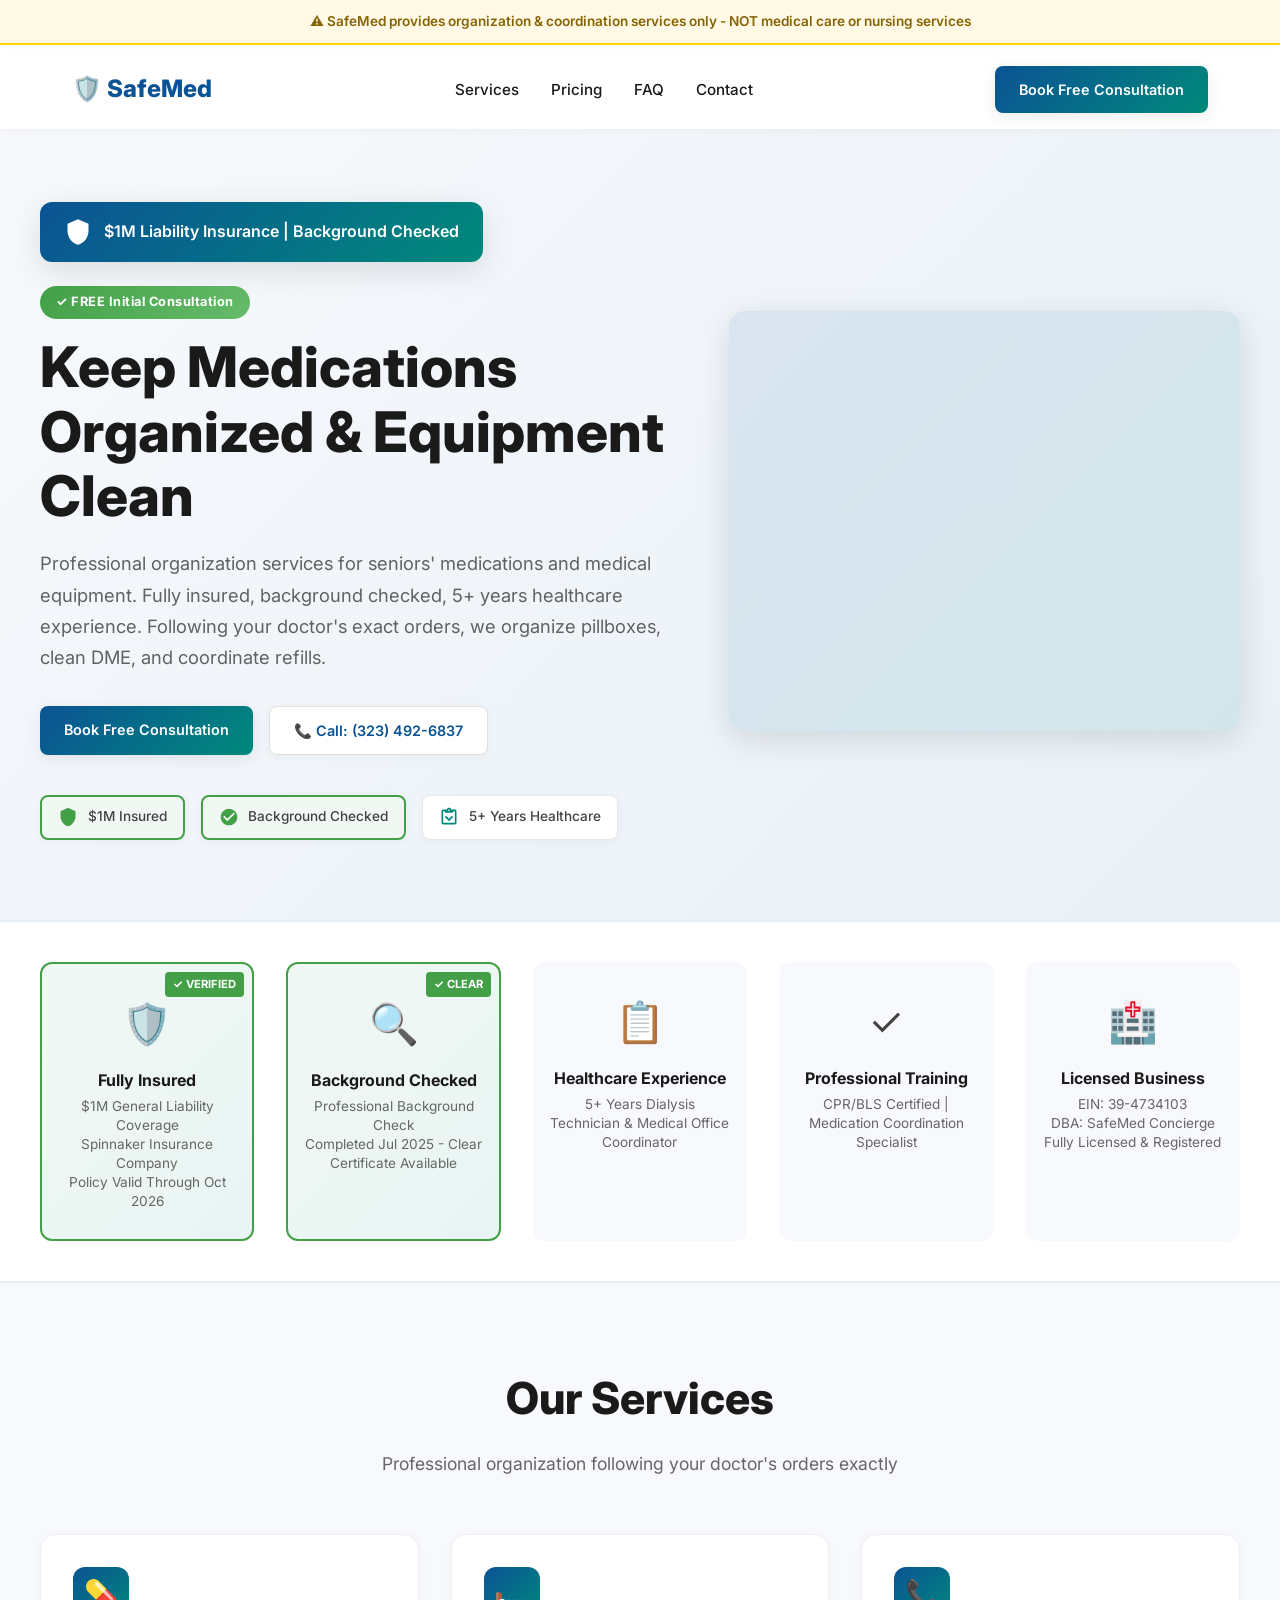
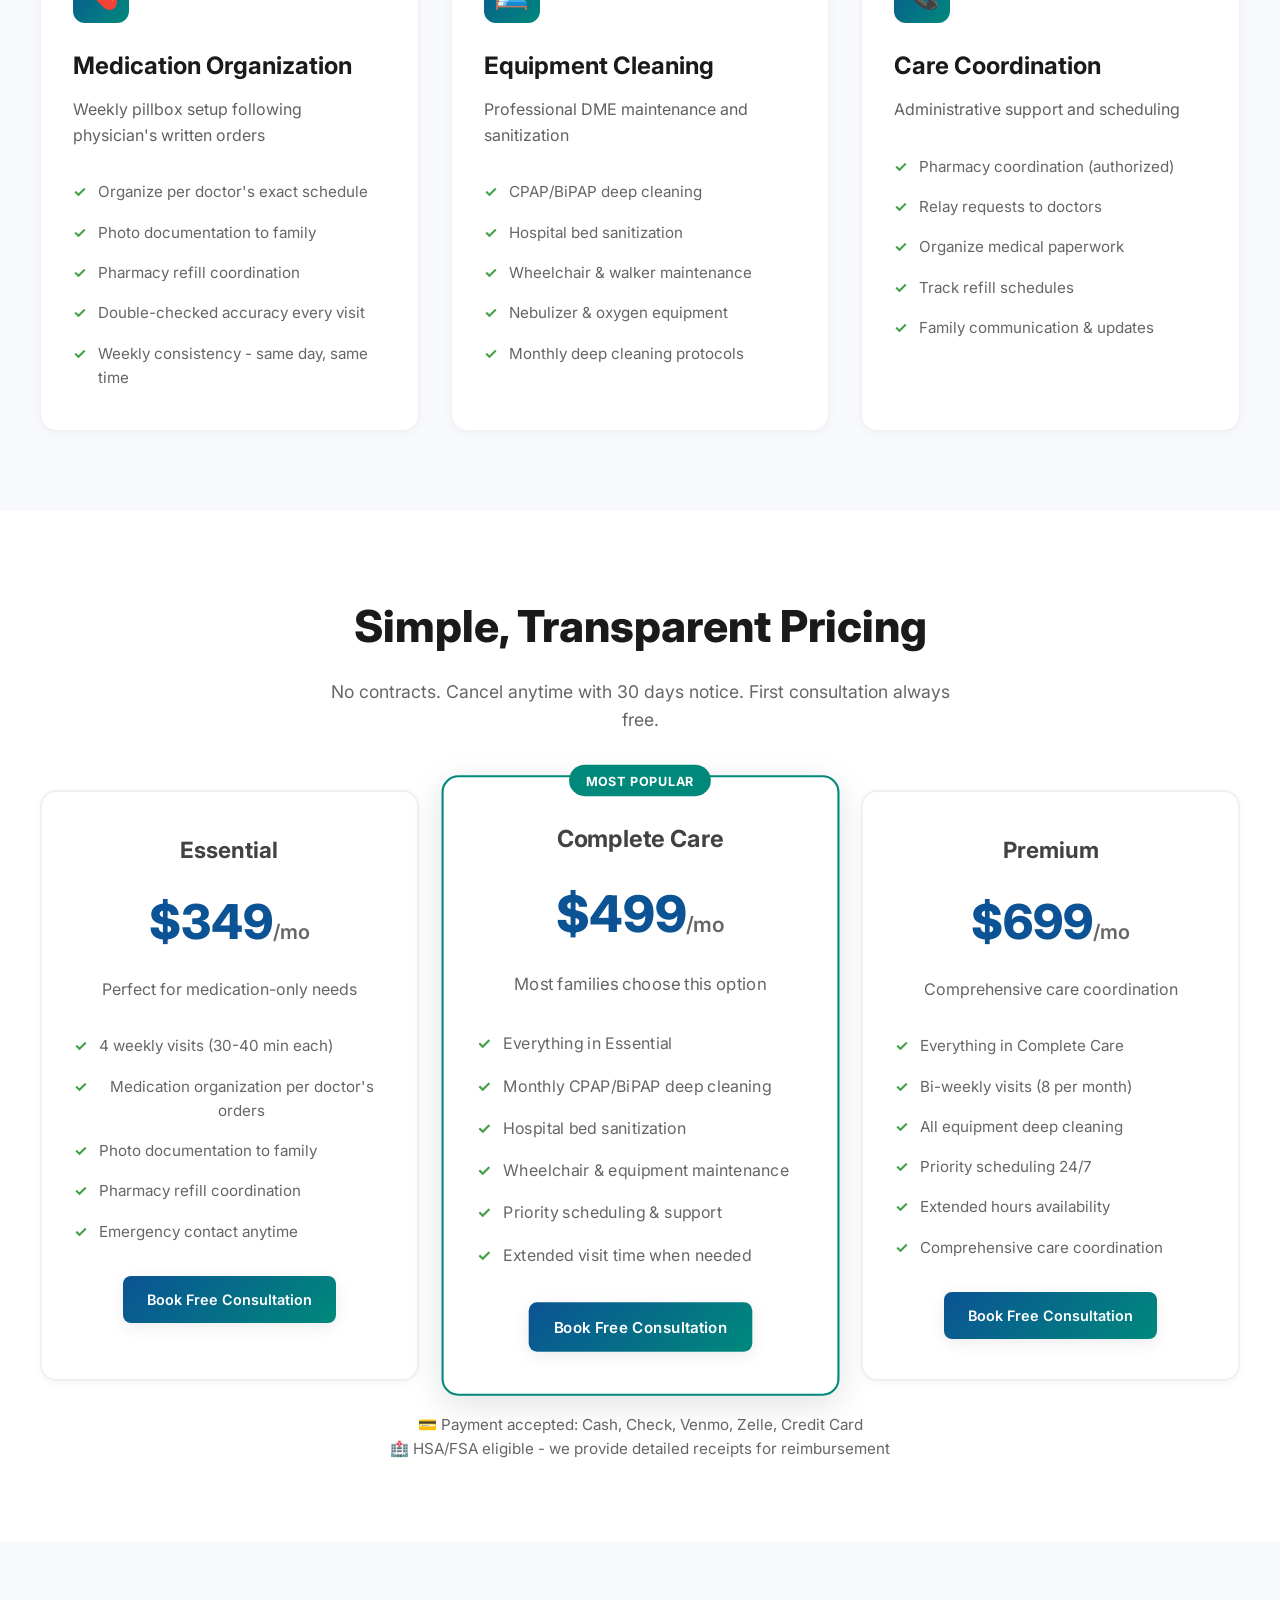
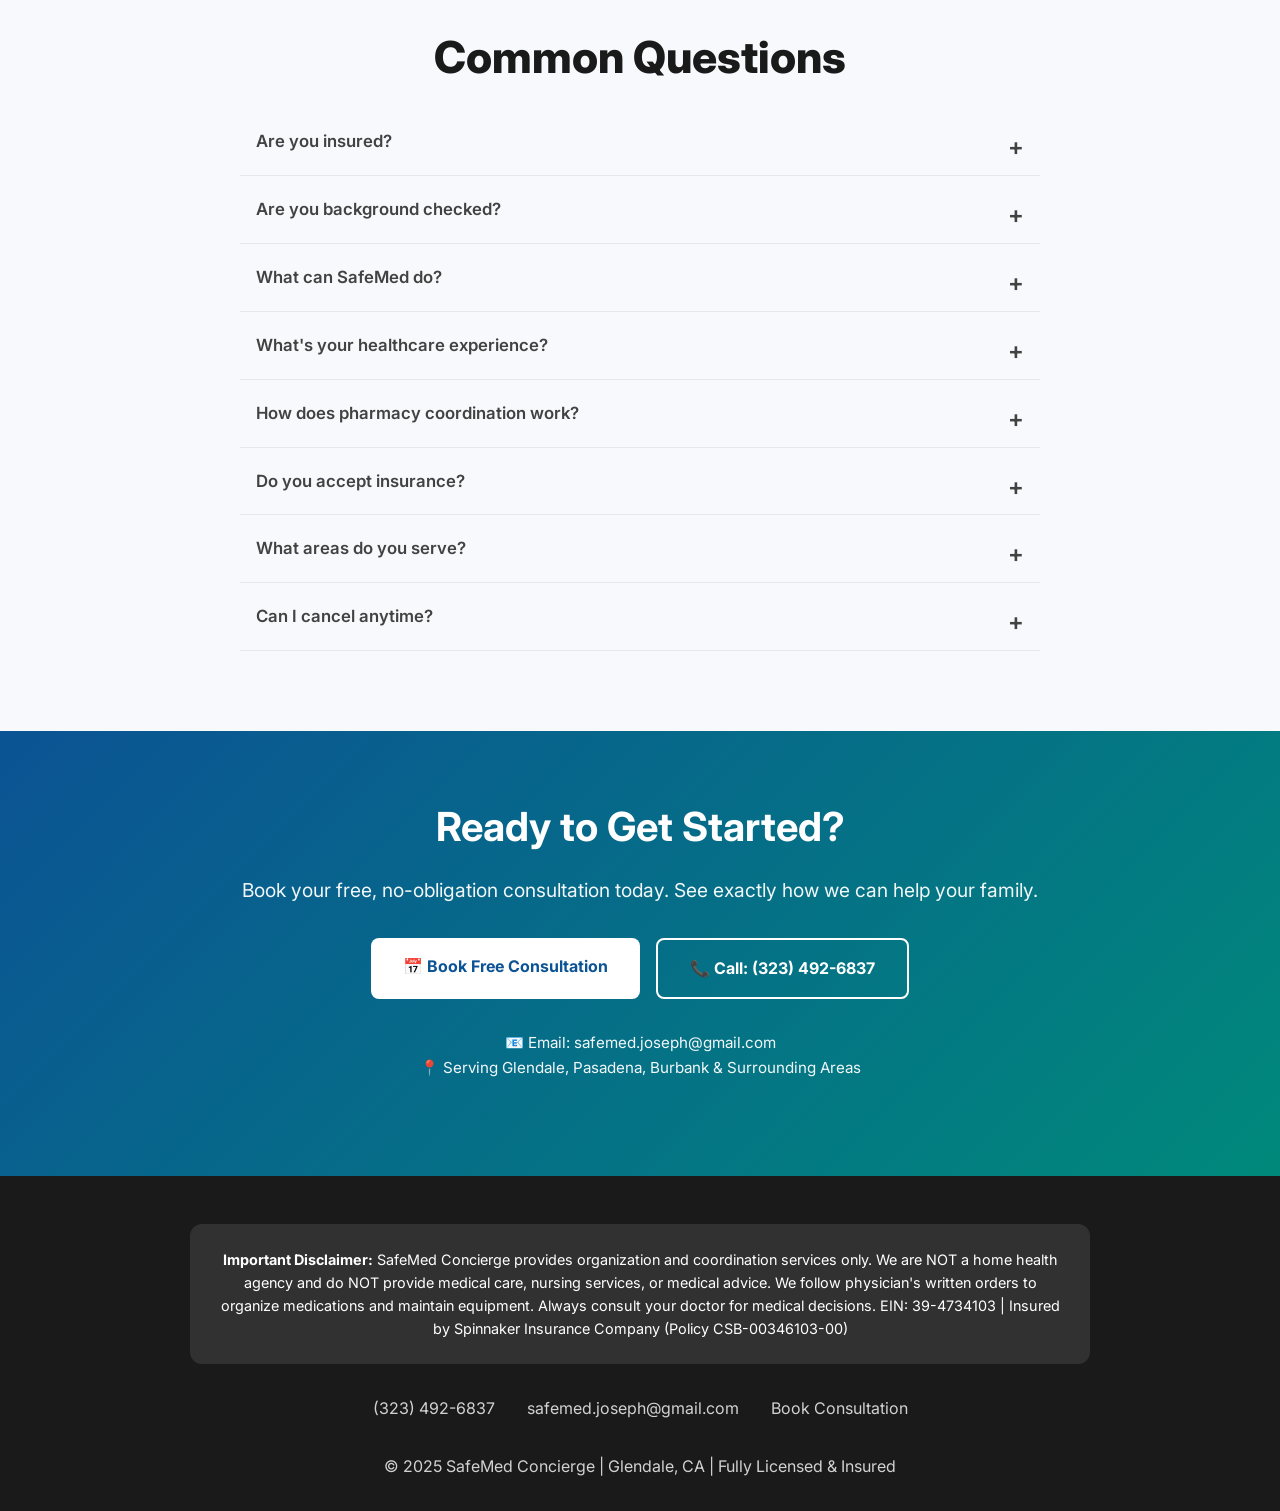
==== commit 5c601a0f: "Add files via upload" ====
--- a/index.html
+++ b/index.html
@@ -3,11 +3,14 @@
 <head>
     <meta charset="UTF-8">
     <meta name="viewport" content="width=device-width, initial-scale=1.0">
-    <title>SafeMed Concierge - Professional Medication Management & Medical Equipment Care in Los Angeles</title>
-    <meta name="description" content="Professional medication management and medical equipment care services for families in Los Angeles. Expert pillbox organization, CPAP cleaning, and care coordination. Serving Glendale, Pasadena, Burbank.">
+    <title>SafeMed Concierge - Professional Medication Organization & DME Care in Los Angeles</title>
+    <meta name="description" content="Fully insured medication organization and medical equipment care for Los Angeles families. $1M liability coverage, background checked, 5+ years healthcare experience. Serving Glendale, Pasadena, Burbank.">
+    
+    <link rel="canonical" href="https://safemed1.github.io/safemed-site/">
     <link rel="preconnect" href="https://fonts.googleapis.com">
     <link rel="preconnect" href="https://fonts.gstatic.com" crossorigin>
     <link href="https://fonts.googleapis.com/css2?family=Inter:wght@400;500;600;700;800&display=swap" rel="stylesheet">
+    
     <style>
         :root {
             --primary: #0B5394;
@@ -16,227 +19,177 @@
             --dark: #1A1A1A;
             --light: #F7F9FC;
             --white: #FFFFFF;
+            --gold: #FFD700;
             --gradient: linear-gradient(135deg, #0B5394 0%, #00897B 100%);
             --shadow-sm: 0 2px 8px rgba(0,0,0,0.04);
             --shadow-md: 0 4px 16px rgba(0,0,0,0.08);
             --shadow-lg: 0 8px 32px rgba(0,0,0,0.12);
             --nav-height: 72px;
+            --disclaimer-height: 50px;
         }
 
         *, *::before, *::after { margin: 0; padding: 0; box-sizing: border-box; }
+        html { scroll-behavior: smooth; -webkit-font-smoothing: antialiased; }
         
-        html { scroll-behavior: smooth; -webkit-font-smoothing: antialiased; -moz-osx-font-smoothing: grayscale; }
-        
-        body { font-family: 'Inter', sans-serif; line-height: 1.6; color: #424242; background: var(--white); overflow-x: hidden; }
-
-        section[id] { scroll-margin-top: var(--nav-height); }
-
-        ::selection { background: var(--secondary); color: white; }
-
-        /* Navigation */
-        nav { position: fixed; width: 100%; top: 0; background: rgba(255,255,255,0.96); backdrop-filter: blur(12px); box-shadow: var(--shadow-sm); z-index: 1000; transition: box-shadow 0.3s ease; }
-        nav.scrolled { box-shadow: var(--shadow-md); }
-        
+        body { font-family: 'Inter', sans-serif; line-height: 1.6; color: #424242; background: var(--white); overflow-x: hidden; padding-top: calc(var(--nav-height) + var(--disclaimer-height)); }
+        body.menu-open { overflow: hidden; }
+        section[id] { scroll-margin-top: calc(var(--nav-height) + var(--disclaimer-height)); }
+
+        .disclaimer-banner {
+            position: fixed;
+            top: 0;
+            left: 0;
+            right: 0;
+            background: #FFF9E6;
+            border-bottom: 2px solid #FFD700;
+            padding: 0.75rem 1rem;
+            text-align: center;
+            font-size: 0.85rem;
+            color: #856404;
+            font-weight: 600;
+            z-index: 1001;
+            line-height: 1.4;
+        }
+
+        nav { position: fixed; width: 100%; top: var(--disclaimer-height); background: rgba(255,255,255,0.96); backdrop-filter: blur(12px); box-shadow: var(--shadow-sm); z-index: 1000; }
         .nav-container { max-width: 1200px; margin: 0 auto; padding: 1rem 2rem; display: flex; justify-content: space-between; align-items: center; }
-        
-        .logo { font-size: 1.5rem; font-weight: 800; background: var(--gradient); -webkit-background-clip: text; -webkit-text-fill-color: transparent; background-clip: text; }
-        
+        .logo { display: flex; align-items: center; gap: 0.5rem; font-size: 1.5rem; font-weight: 800; color: var(--primary); }
         .nav-links { display: flex; gap: 2rem; list-style: none; align-items: center; }
-        
         .nav-links a { text-decoration: none; color: var(--dark); font-weight: 500; font-size: 0.95rem; transition: color 0.2s ease; position: relative; }
-        
         .nav-links a::after { content: ''; position: absolute; bottom: -4px; left: 0; width: 0; height: 2px; background: var(--secondary); transition: width 0.3s ease; }
-        
         .nav-links a:hover { color: var(--primary); }
         .nav-links a:hover::after { width: 100%; }
-        
         .cta-btn { background: var(--gradient); color: white; padding: 0.75rem 1.5rem; border-radius: 8px; text-decoration: none; font-weight: 600; font-size: 0.9rem; transition: transform 0.2s ease, box-shadow 0.2s ease; box-shadow: var(--shadow-md); }
-        
         .cta-btn:hover { transform: translateY(-2px); box-shadow: var(--shadow-lg); }
-
         .nav-toggle { display: none; background: none; border: none; font-size: 1.75rem; cursor: pointer; color: var(--dark); }
-        
-        /* Hero */
-        .hero { padding: calc(var(--nav-height) + 80px) 2rem 80px; background: linear-gradient(135deg, #F7F9FC 0%, #E8F0F7 100%); position: relative; }
-        
+
+        .hero { padding: 80px 2rem; background: linear-gradient(135deg, #F7F9FC 0%, #E8F0F7 100%); }
         .hero-container { max-width: 1200px; margin: 0 auto; display: grid; grid-template-columns: 1.1fr 0.9fr; gap: 4rem; align-items: center; }
-        
         .hero-content h1 { font-size: clamp(2.5rem, 5vw, 3.5rem); font-weight: 800; line-height: 1.15; margin-bottom: 1.25rem; color: var(--dark); }
-        
         .hero-content p { font-size: 1.15rem; color: #616161; margin-bottom: 2rem; line-height: 1.7; }
-
         .hero-buttons { display: flex; flex-wrap: wrap; gap: 1rem; }
-        
         .btn-secondary { background: white; color: var(--primary); padding: 0.75rem 1.5rem; border-radius: 8px; text-decoration: none; font-weight: 600; font-size: 0.9rem; box-shadow: var(--shadow-sm); transition: all 0.2s ease; border: 1px solid #E0E0E0; }
-        
         .btn-secondary:hover { box-shadow: var(--shadow-md); transform: translateY(-2px); }
         
         .trust-badges { display: flex; gap: 1rem; margin-top: 2.5rem; flex-wrap: wrap; }
-        
         .badge { display: flex; align-items: center; gap: 0.6rem; padding: 0.6rem 1rem; background: white; border-radius: 8px; box-shadow: var(--shadow-sm); font-size: 0.85rem; font-weight: 500; border: 1px solid #E8E8E8; }
-        
+        .badge.verified { border: 2px solid var(--accent); background: #F1F8F4; }
         .badge svg { width: 20px; height: 20px; fill: var(--secondary); }
+        .badge.verified svg { fill: var(--accent); }
         
         .hero-image { width: 100%; height: 420px; border-radius: 16px; background: linear-gradient(135deg, rgba(11,83,148,0.1) 0%, rgba(0,137,123,0.1) 100%), url('https://images.unsplash.com/photo-1576091160550-2173dba999ef?w=800&auto=format&fit=crop') center/cover; box-shadow: var(--shadow-lg); }
 
-        /* Stats */
-        .stats { background: var(--dark); color: white; padding: 3rem 2rem; margin-top: -40px; position: relative; z-index: 10; border-radius: 16px; max-width: 1100px; margin-left: auto; margin-right: auto; }
+        .free-badge { display: inline-block; background: linear-gradient(135deg, #43A047 0%, #66BB6A 100%); color: white; padding: 0.4rem 1rem; border-radius: 20px; font-size: 0.8rem; font-weight: bold; letter-spacing: 0.5px; margin-bottom: 1rem; }
+
+        .insurance-highlight {
+            background: linear-gradient(135deg, #0B5394 0%, #00897B 100%);
+            color: white;
+            padding: 1rem 1.5rem;
+            border-radius: 12px;
+            display: inline-flex;
+            align-items: center;
+            gap: 0.75rem;
+            margin-bottom: 1.5rem;
+            box-shadow: var(--shadow-lg);
+            font-weight: 600;
+        }
         
-        .stats-container { display: grid; grid-template-columns: repeat(auto-fit, minmax(200px, 1fr)); gap: 2rem; text-align: center; }
-        
-        .stat-item h3 { font-size: 2.5rem; color: var(--accent); margin-bottom: 0.5rem; font-weight: 800; }
-        .stat-item p { font-weight: 500; opacity: 0.9; }
-
-        /* Section Styles */
+        .insurance-highlight svg {
+            width: 28px;
+            height: 28px;
+            fill: white;
+        }
+
         .section { padding: 80px 2rem; }
         .section-title { text-align: center; font-size: clamp(2rem, 4vw, 2.75rem); margin-bottom: 1rem; color: var(--dark); font-weight: 800; }
         .section-subtitle { text-align: center; font-size: 1.1rem; color: #666; margin-bottom: 3.5rem; max-width: 650px; margin-left: auto; margin-right: auto; }
         .section-light { background: var(--light); }
 
-        /* Services */
+        .credentials-strip { background: white; border-top: 2px solid #E8F0F7; border-bottom: 2px solid #E8F0F7; padding: 2.5rem 2rem; }
+        .credentials-container { max-width: 1200px; margin: 0 auto; display: grid; grid-template-columns: repeat(auto-fit, minmax(200px, 1fr)); gap: 2rem; text-align: center; }
+        .credential-item { padding: 1.75rem 1rem; background: var(--light); border-radius: 12px; position: relative; transition: transform 0.3s ease, box-shadow 0.3s ease; }
+        .credential-item:hover { transform: translateY(-4px); box-shadow: var(--shadow-md); }
+        .credential-item.featured { background: linear-gradient(135deg, #F1F8F4 0%, #E8F5F4 100%); border: 2px solid var(--accent); }
+        .credential-icon { font-size: 2.5rem; margin-bottom: 0.75rem; }
+        .credential-label { font-weight: 700; color: var(--dark); font-size: 1rem; margin-bottom: 0.25rem; }
+        .credential-detail { color: #666; font-size: 0.85rem; line-height: 1.4; }
+        .verified-badge { position: absolute; top: 8px; right: 8px; background: var(--accent); color: white; font-size: 0.7rem; padding: 0.25rem 0.5rem; border-radius: 4px; font-weight: 700; }
+
         .services-grid { max-width: 1200px; margin: 0 auto; display: grid; grid-template-columns: repeat(auto-fit, minmax(300px, 1fr)); gap: 2rem; }
-        
-        .service-card { background: white; border-radius: 16px; padding: 2rem; box-shadow: var(--shadow-sm); transition: all 0.3s ease; border: 1px solid #F0F0F0; }
-        
-        .service-card:hover { transform: translateY(-6px); box-shadow: var(--shadow-lg); }
-        
-        .service-icon { width: 56px; height: 56px; background: var(--gradient); border-radius: 12px; display: flex; align-items: center; justify-content: center; margin-bottom: 1.5rem; }
-        
-        .service-icon svg { width: 26px; height: 26px; stroke: white; }
-        
+        .service-card { background: white; border-radius: 16px; padding: 2rem; box-shadow: var(--shadow-sm); border: 1px solid #F0F0F0; transition: transform 0.3s ease, box-shadow 0.3s ease; }
+        .service-card:hover { transform: translateY(-4px); box-shadow: var(--shadow-md); }
+        .service-icon { width: 56px; height: 56px; background: var(--gradient); border-radius: 12px; display: flex; align-items: center; justify-content: center; margin-bottom: 1.5rem; font-size: 1.75rem; }
         .service-card h3 { font-size: 1.5rem; margin-bottom: 0.75rem; color: var(--dark); font-weight: 700; }
-        
         .service-card p { color: #616161; margin-bottom: 1.5rem; line-height: 1.6; }
-        
         .service-features { list-style: none; }
         .service-features li { padding: 0.5rem 0; color: #666; display: flex; align-items: start; font-size: 0.95rem; }
         .service-features li::before { content: '✓'; color: var(--accent); font-weight: bold; margin-right: 0.75rem; flex-shrink: 0; }
 
-        /* About */
-        .about-content { max-width: 800px; margin: 0 auto; text-align: center; }
-        .about-content p { font-size: 1.1rem; color: #555; margin-bottom: 1.5rem; line-height: 1.75; }
-
-        /* Comparison */
-        .comparison { max-width: 900px; margin: 0 auto; background: white; border-radius: 16px; overflow: hidden; box-shadow: var(--shadow-md); }
-        .comparison-header { background: var(--gradient); color: white; padding: 1.5rem; text-align: center; font-size: 1.3rem; font-weight: 700; }
-        .comparison-row { display: grid; grid-template-columns: 2fr 1fr 1fr; padding: 1.25rem; border-bottom: 1px solid #F0F0F0; align-items: center; transition: background 0.2s ease; }
-        .comparison-row:hover { background: var(--light); }
-        .comparison-row:last-child { border-bottom: none; }
-        .comparison-row div { text-align: center; font-size: 0.95rem; }
-        .comparison-row div:first-child { text-align: left; font-weight: 600; color: var(--dark); }
-        .check { color: var(--accent); font-size: 1.4rem; font-weight: bold; }
-        .cross { color: #E57373; font-size: 1.4rem; }
-
-        /* Process */
-        .process-grid { max-width: 1000px; margin: 0 auto; display: grid; gap: 2rem; }
-        .process-card { background: white; padding: 2rem; border-radius: 16px; box-shadow: var(--shadow-sm); border-left: 4px solid var(--secondary); transition: all 0.3s ease; }
-        .process-card:hover { box-shadow: var(--shadow-md); transform: translateX(4px); }
-        .process-card h3 { font-size: 1.4rem; color: var(--primary); margin-bottom: 0.75rem; font-weight: 700; }
-        .process-card h3::before { content: attr(data-number) '. '; color: var(--secondary); font-weight: 800; }
-
-        /* Commitment */
-        .commitment-grid { max-width: 1200px; margin: 0 auto; display: grid; grid-template-columns: repeat(auto-fit, minmax(320px, 1fr)); gap: 2rem; }
-        .commitment-card { background: white; padding: 2rem; border-radius: 16px; box-shadow: var(--shadow-sm); border: 1px solid #F0F0F0; }
-        .commitment-card h4 { font-size: 1.3rem; font-weight: 700; color: var(--primary); margin-bottom: 1rem; }
-
-        /* Pricing */
-        .pricing-grid { max-width: 1200px; margin: 0 auto; display: grid; grid-template-columns: repeat(auto-fit, minmax(280px, 1fr)); gap: 2rem; }
-        .pricing-card { background: white; border-radius: 16px; padding: 2.5rem 2rem; text-align: center; box-shadow: var(--shadow-sm); transition: all 0.3s ease; border: 2px solid #F0F0F0; position: relative; }
-        .pricing-card.featured { border-color: var(--secondary); box-shadow: var(--shadow-lg); transform: scale(1.03); }
-        .pricing-card.featured::before { content: 'MOST POPULAR'; position: absolute; top: -12px; left: 50%; transform: translateX(-50%); background: var(--gradient); color: white; padding: 0.4rem 1.25rem; border-radius: 20px; font-size: 0.75rem; font-weight: bold; letter-spacing: 0.5px; }
-        .pricing-card:hover { transform: translateY(-4px); box-shadow: var(--shadow-lg); }
-        .pricing-card.featured:hover { transform: scale(1.03) translateY(-4px); }
-        .pricing-card h3 { font-size: 1.4rem; margin-bottom: 1rem; font-weight: 700; }
-        .price { font-size: 3rem; font-weight: 800; color: var(--primary); margin: 1rem 0; }
-        .price span { font-size: 1rem; color: #888; font-weight: 500; }
-
-        /* FAQ */
+        .pricing-grid { max-width: 1200px; margin: 0 auto; display: grid; grid-template-columns: repeat(auto-fit, minmax(300px, 1fr)); gap: 2rem; }
+        .pricing-card { background: white; border-radius: 16px; padding: 2.5rem 2rem; text-align: center; box-shadow: var(--shadow-sm); border: 2px solid #F0F0F0; position: relative; transition: transform 0.3s ease, box-shadow 0.3s ease; }
+        .pricing-card:hover { transform: translateY(-4px); box-shadow: var(--shadow-md); }
+        .pricing-card.featured { border-color: var(--secondary); box-shadow: var(--shadow-lg); transform: scale(1.05); }
+        .pricing-card.featured::before { content: 'MOST POPULAR'; position: absolute; top: -12px; left: 50%; transform: translateX(-50%); background: var(--secondary); color: white; padding: 0.35rem 1rem; border-radius: 20px; font-size: 0.75rem; font-weight: 700; letter-spacing: 0.5px; }
+        .pricing-card h3 { font-size: 1.4rem; margin-bottom: 0.5rem; font-weight: 700; }
+        .price-current { font-size: 3rem; font-weight: 800; color: var(--primary); display: block; margin: 1rem 0; }
+        .price-current small { font-size: 1.25rem; font-weight: 600; color: #666; }
+
         .faq-container { max-width: 800px; margin: 0 auto; }
         .faq-item { border-bottom: 1px solid #E8E8E8; }
         .faq-question { padding: 1.25rem 1rem; cursor: pointer; font-weight: 600; font-size: 1.05rem; position: relative; transition: color 0.2s ease; }
         .faq-question:hover { color: var(--primary); }
-        .faq-question::after { content: '+'; position: absolute; right: 1rem; font-size: 1.5rem; font-weight: 300; transition: transform 0.3s ease; }
+        .faq-question::after { content: '+'; position: absolute; right: 1rem; font-size: 1.5rem; transition: transform 0.3s ease; }
         .faq-item.active .faq-question::after { transform: rotate(45deg); }
         .faq-answer { max-height: 0; overflow: hidden; transition: max-height 0.3s ease; }
         .faq-answer p { padding: 0 1rem 1.25rem; color: #616161; line-height: 1.7; }
 
-        /* Contact */
-        .contact-container { max-width: 1000px; margin: 0 auto; display: grid; grid-template-columns: 1fr 1fr; gap: 3rem; }
-        .contact-info h3 { font-size: 1.75rem; margin-bottom: 1.5rem; font-weight: 700; }
-        .contact-item { display: flex; align-items: center; gap: 1rem; margin-bottom: 1.5rem; }
-        .contact-icon { width: 48px; height: 48px; background: var(--gradient); border-radius: 10px; display: flex; align-items: center; justify-content: center; color: white; font-size: 1.25rem; flex-shrink: 0; }
-        .contact-info a { color: var(--primary); text-decoration: none; font-weight: 600; transition: color 0.2s ease; }
-        .contact-info a:hover { color: var(--secondary); }
-        .contact-form { background: var(--light); padding: 2.5rem; border-radius: 16px; box-shadow: var(--shadow-sm); }
-        .form-group { margin-bottom: 1.25rem; }
-        .form-group label { display: block; margin-bottom: 0.5rem; font-weight: 600; font-size: 0.9rem; color: var(--dark); }
-        .form-group input, .form-group textarea, .form-group select { width: 100%; padding: 0.875rem; border: 1px solid #DDD; border-radius: 8px; font-size: 0.95rem; font-family: inherit; transition: border-color 0.2s ease, box-shadow 0.2s ease; }
-        .form-group input:focus, .form-group textarea:focus, .form-group select:focus { outline: none; border-color: var(--secondary); box-shadow: 0 0 0 3px rgba(0,137,123,0.1); }
-        .submit-btn { width: 100%; padding: 1rem; background: var(--gradient); color: white; border: none; border-radius: 8px; font-size: 1rem; font-weight: 600; cursor: pointer; transition: all 0.2s ease; box-shadow: var(--shadow-md); }
-        .submit-btn:hover { transform: translateY(-2px); box-shadow: var(--shadow-lg); }
-        .submit-btn:active { transform: translateY(0); }
-
-        /* Footer */
+        .cta-section { background: var(--gradient); color: white; text-align: center; padding: 4rem 2rem; }
+        .cta-section h2 { font-size: 2.5rem; margin-bottom: 1rem; }
+        .cta-section p { font-size: 1.2rem; margin-bottom: 2rem; opacity: 0.95; }
+        .cta-buttons { display: flex; justify-content: center; gap: 1rem; flex-wrap: wrap; }
+        .btn-white { background: white; color: var(--primary); padding: 1rem 2rem; border-radius: 8px; text-decoration: none; font-weight: 700; font-size: 1rem; transition: transform 0.2s ease, box-shadow 0.2s ease; }
+        .btn-white:hover { transform: translateY(-2px); box-shadow: 0 8px 24px rgba(0,0,0,0.15); }
+        .btn-outline { background: transparent; color: white; padding: 1rem 2rem; border: 2px solid white; border-radius: 8px; text-decoration: none; font-weight: 700; font-size: 1rem; transition: all 0.2s ease; }
+        .btn-outline:hover { background: white; color: var(--primary); }
+
         footer { background: var(--dark); color: white; padding: 3rem 2rem 2rem; text-align: center; }
-        .footer-links { display: flex; justify-content: center; gap: 2rem; margin-bottom: 1.5rem; flex-wrap: wrap; }
-        .footer-links a { color: white; text-decoration: none; font-size: 0.95rem; transition: color 0.2s ease; }
-        .footer-links a:hover { color: var(--accent); }
-        footer p { opacity: 0.8; font-size: 0.9rem; margin-top: 1rem; }
-
-        /* Accessibility */
-        .sr-only { position: absolute; left: -9999px; width: 1px; height: 1px; overflow: hidden; }
-        :focus-visible { outline: 3px solid var(--secondary); outline-offset: 2px; }
-
-        /* Loading Optimization */
-        img { loading: lazy; }
-
-        /* Mobile Responsive */
-        @media (max-width: 992px) {
-            .hero-container { grid-template-columns: 1fr; text-align: center; gap: 3rem; }
-            .hero-content p { margin-left: auto; margin-right: auto; max-width: 600px; }
-            .hero-buttons, .trust-badges { justify-content: center; }
-            .contact-container { grid-template-columns: 1fr; }
-        }
+        .footer-disclaimer { max-width: 900px; margin: 0 auto 2rem; padding: 1.5rem; background: rgba(255,255,255,0.1); border-radius: 12px; font-size: 0.9rem; line-height: 1.6; }
+        .footer-links { display: flex; justify-content: center; gap: 2rem; margin-bottom: 2rem; flex-wrap: wrap; }
+        .footer-links a { color: white; text-decoration: none; opacity: 0.8; transition: opacity 0.2s ease; }
+        .footer-links a:hover { opacity: 1; }
 
         @media (max-width: 768px) {
-            :root { --nav-height: 64px; }
-            .nav-container { padding: 1rem; }
+            body { padding-top: calc(64px + var(--disclaimer-height)); }
+            nav { top: var(--disclaimer-height); }
+            .disclaimer-banner { font-size: 0.75rem; padding: 0.5rem; }
             .nav-toggle { display: block; }
-            .nav-links { position: fixed; top: 0; right: 0; width: 75%; max-width: 300px; height: 100vh; background: white; flex-direction: column; padding: 5rem 2rem 2rem; gap: 1.5rem; transform: translateX(100%); transition: transform 0.3s ease; box-shadow: -4px 0 20px rgba(0,0,0,0.1); align-items: flex-start; }
+            .nav-links { position: fixed; top: calc(64px + var(--disclaimer-height)); right: 0; width: 75%; max-width: 300px; height: calc(100vh - 64px - var(--disclaimer-height)); background: white; flex-direction: column; padding: 2rem; gap: 1.5rem; transform: translateX(100%); transition: transform 0.3s ease; box-shadow: -4px 0 20px rgba(0,0,0,0.1); align-items: flex-start; }
             .nav-links.open { transform: translateX(0); }
             .nav-container .cta-btn { display: none; }
-            .section-title { font-size: 2rem; }
-            .hero { padding-top: calc(var(--nav-height) + 60px); padding-bottom: 60px; }
-            .stats { margin-top: 0; border-radius: 0; }
-            .comparison-row { grid-template-columns: 1fr; gap: 0.75rem; text-align: center; }
-            .comparison-row div:first-child { text-align: center; margin-bottom: 0.5rem; }
-            .comparison-header { font-size: 1.1rem; }
-            .pricing-card.featured { transform: scale(1); }
-            .service-features li, .faq-question { font-size: 0.9rem; }
-        }
-
-        @media (max-width: 480px) {
-            .hero-content h1 { font-size: 2rem; }
-            .section-title { font-size: 1.75rem; }
-            .price { font-size: 2.5rem; }
+            .hero-container { grid-template-columns: 1fr; text-align: center; gap: 2rem; }
+            .hero-image { height: 300px; }
+            .trust-badges { justify-content: center; }
+            .credentials-container { grid-template-columns: 1fr; }
+            .insurance-highlight { justify-content: center; }
         }
     </style>
 </head>
 <body>
-    <a href="#services" class="sr-only">Skip to content</a>
+    <div class="disclaimer-banner">
+        ⚠️ SafeMed provides organization & coordination services only - NOT medical care or nursing services
+    </div>
     
     <nav id="navbar">
         <div class="nav-container">
-            <div class="logo">SafeMed</div>
+            <div class="logo">🛡️ SafeMed</div>
             <ul class="nav-links" id="navLinks">
                 <li><a href="#services">Services</a></li>
-                <li><a href="#about">About</a></li>
-                <li><a href="#process">Process</a></li>
                 <li><a href="#pricing">Pricing</a></li>
+                <li><a href="#faq">FAQ</a></li>
                 <li><a href="#contact">Contact</a></li>
             </ul>
-            <a href="https://calendly.com/safemed-joseph/30min" target="_blank" rel="noopener" class="cta-btn">Book Consultation</a>
-            <button class="nav-toggle" id="navToggle" aria-label="Toggle navigation" aria-expanded="false">☰</button>
+            <a href="https://calendly.com/safemed-joseph/30min" target="_blank" rel="noopener" class="cta-btn">Book Free Consultation</a>
+            <button class="nav-toggle" id="navToggle">☰</button>
         </div>
     </nav>
 
@@ -244,24 +197,29 @@
         <section class="hero">
             <div class="hero-container">
                 <div class="hero-content">
-                    <h1>Professional In-Home Medication & Medical Equipment Management</h1>
-                    <p>SafeMed Concierge provides peace of mind for families by ensuring your loved ones' medications and medical equipment are managed with precision, care, and the highest professional standards.</p>
+                    <div class="insurance-highlight">
+                        <svg viewBox="0 0 24 24"><path d="M12,1L3,5V11C3,16.55 6.84,21.74 12,23C17.16,21.74 21,16.55 21,11V5L12,1Z"/></svg>
+                        <span>$1M Liability Insurance | Background Checked</span>
+                    </div>
+                    <span class="free-badge">✓ FREE Initial Consultation</span>
+                    <h1>Keep Medications Organized & Equipment Clean</h1>
+                    <p>Professional organization services for seniors' medications and medical equipment. Fully insured, background checked, 5+ years healthcare experience. Following your doctor's exact orders, we organize pillboxes, clean DME, and coordinate refills.</p>
                     <div class="hero-buttons">
-                        <a href="https://calendly.com/safemed-joseph/30min" target="_blank" rel="noopener" class="cta-btn">Schedule Free Assessment</a>
-                        <a href="tel:3234926837" class="btn-secondary">Call: (323) 492-6837</a>
+                        <a href="https://calendly.com/safemed-joseph/30min" target="_blank" rel="noopener" class="cta-btn">Book Free Consultation</a>
+                        <a href="tel:+13234926837" class="btn-secondary">📞 Call: (323) 492-6837</a>
                     </div>
                     <div class="trust-badges">
-                        <div class="badge">
+                        <div class="badge verified">
                             <svg viewBox="0 0 24 24"><path d="M12,1L3,5V11C3,16.55 6.84,21.74 12,23C17.16,21.74 21,16.55 21,11V5L12,1Z"/></svg>
-                            <span>Certified Professional</span>
+                            <span>$1M Insured</span>
+                        </div>
+                        <div class="badge verified">
+                            <svg viewBox="0 0 24 24"><path d="M12,2C6.48,2 2,6.48 2,12s4.48,10 10,10 10-4.48 10-10S17.52,2 12,2zm-2,15l-5-5 1.41-1.41L10,14.17l7.59-7.59L19,8l-9,9z"/></svg>
+                            <span>Background Checked</span>
                         </div>
                         <div class="badge">
-                            <svg viewBox="0 0 24 24"><path d="M12,2C6.48,2 2,6.48 2,12s4.48,10 10,10 10-4.48 10-10S17.52,2 12,2zm-2,15l-5-5 1.41-1.41L10,14.17l7.59-7.59L19,8l-9,9z"/></svg>
-                            <span>HIPAA Compliant</span>
-                        </div>
-                        <div class="badge">
-                            <svg viewBox="0 0 24 24"><path d="M12,11.5A2.5,2.5 0 0,1 9.5,9A2.5,2.5 0 0,1 12,6.5A2.5,2.5 0 0,1 14.5,9A2.5,2.5 0 0,1 12,11.5M12,2A7,7 0 0,0 5,9C5,14.25 12,22 12,22S19,14.25 19,9A7,7 0 0,0 12,2Z"/></svg>
-                            <span>Serving LA County</span>
+                            <svg viewBox="0 0 24 24"><path d="M19,3H14.82C14.4,1.84 13.3,1 12,1S9.6,1.84 9.18,3H5C3.9,3 3,3.9 3,5V19C3,20.1 3.9,21 5,21H19C20.1,21 21,20.1 21,19V5C21,3.9 20.1,3 19,3M12,3C12.55,3 13,3.45 13,4C13,4.55 12.55,5 12,5C11.45,5 11,4.55 11,4C11,3.45 11.45,3 12,3M7,7H17V5H19V19H5V5H7V7M12,17L7,12L8.41,10.59L12,14.17L15.59,10.58L17,12L12,17Z"/></svg>
+                            <span>5+ Years Healthcare</span>
                         </div>
                     </div>
                 </div>
@@ -269,337 +227,233 @@
             </div>
         </section>
 
-        <div class="stats">
-            <div class="stats-container">
-                <div class="stat-item"><h3>100%</h3><p>Accuracy Standard</p></div>
-                <div class="stat-item"><h3>24/7</h3><p>Support Available</p></div>
-                <div class="stat-item"><h3>5+</h3><p>Years Experience</p></div>
-                <div class="stat-item"><h3>$2M</h3><p>Liability Insurance</p></div>
+        <div class="credentials-strip">
+            <div class="credentials-container">
+                <div class="credential-item featured">
+                    <span class="verified-badge">✓ VERIFIED</span>
+                    <div class="credential-icon">🛡️</div>
+                    <div class="credential-label">Fully Insured</div>
+                    <div class="credential-detail">$1M General Liability Coverage<br>Spinnaker Insurance Company<br>Policy Valid Through Oct 2026</div>
+                </div>
+                <div class="credential-item featured">
+                    <span class="verified-badge">✓ CLEAR</span>
+                    <div class="credential-icon">🔍</div>
+                    <div class="credential-label">Background Checked</div>
+                    <div class="credential-detail">Professional Background Check<br>Completed Jul 2025 - Clear<br>Certificate Available</div>
+                </div>
+                <div class="credential-item">
+                    <div class="credential-icon">📋</div>
+                    <div class="credential-label">Healthcare Experience</div>
+                    <div class="credential-detail">5+ Years Dialysis Technician & Medical Office Coordinator</div>
+                </div>
+                <div class="credential-item">
+                    <div class="credential-icon">✓</div>
+                    <div class="credential-label">Professional Training</div>
+                    <div class="credential-detail">CPR/BLS Certified | Medication Coordination Specialist</div>
+                </div>
+                <div class="credential-item">
+                    <div class="credential-icon">🏥</div>
+                    <div class="credential-label">Licensed Business</div>
+                    <div class="credential-detail">EIN: 39-4734103<br>DBA: SafeMed Concierge<br>Fully Licensed & Registered</div>
+                </div>
             </div>
         </div>
 
         <section id="services" class="section section-light">
-            <h2 class="section-title">Our Professional Services</h2>
-            <p class="section-subtitle">We handle complex healthcare tasks so you can focus on spending quality time with your loved ones.</p>
+            <h2 class="section-title">Our Services</h2>
+            <p class="section-subtitle">Professional organization following your doctor's orders exactly</p>
             <div class="services-grid">
                 <div class="service-card">
-                    <div class="service-icon">
-                        <svg viewBox="0 0 24 24" fill="none" stroke-width="2" stroke-linecap="round" stroke-linejoin="round"><path d="M8 2a6 6 0 0 0 0 12h0l8-8A6 6 0 0 0 8 2z"></path><path d="m16 16-8 8a6 6 0 1 0 8-8z"></path></svg>
-                    </div>
-                    <h3>Medication Management</h3>
-                    <p>Hospital-grade accuracy in medication administration. Ensure your loved one never misses a dose or experiences dangerous drug interactions.</p>
-                    <ul class="service-features">
-                        <li>Weekly pillbox organization with photo documentation</li>
-                        <li>Medication reconciliation after hospital discharge</li>
-                        <li>Pharmacy coordination and refill management</li>
-                        <li>Healthcare provider communication</li>
+                    <div class="service-icon">💊</div>
+                    <h3>Medication Organization</h3>
+                    <p>Weekly pillbox setup following physician's written orders</p>
+                    <ul class="service-features">
+                        <li>Organize per doctor's exact schedule</li>
+                        <li>Photo documentation to family</li>
+                        <li>Pharmacy refill coordination</li>
+                        <li>Double-checked accuracy every visit</li>
+                        <li>Weekly consistency - same day, same time</li>
                     </ul>
                 </div>
                 <div class="service-card">
-                    <div class="service-icon">
-                        <svg viewBox="0 0 24 24" fill="none" stroke-width="2" stroke-linecap="round" stroke-linejoin="round"><rect x="3" y="3" width="18" height="18" rx="2"></rect><path d="M8 12h8"></path><path d="M12 8v8"></path></svg>
-                    </div>
-                    <h3>Medical Equipment Care</h3>
-                    <p>Extend equipment life and prevent infections with hospital-grade sanitization. We maintain devices to manufacturer specifications.</p>
-                    <ul class="service-features">
-                        <li>CPAP/BiPAP complete sanitization</li>
-                        <li>Nebulizer deep cleaning and testing</li>
-                        <li>Wheelchair and walker safety inspections</li>
-                        <li>Filter replacement and compliance tracking</li>
+                    <div class="service-icon">🛏️</div>
+                    <h3>Equipment Cleaning</h3>
+                    <p>Professional DME maintenance and sanitization</p>
+                    <ul class="service-features">
+                        <li>CPAP/BiPAP deep cleaning</li>
+                        <li>Hospital bed sanitization</li>
+                        <li>Wheelchair & walker maintenance</li>
+                        <li>Nebulizer & oxygen equipment</li>
+                        <li>Monthly deep cleaning protocols</li>
                     </ul>
                 </div>
                 <div class="service-card">
-                    <div class="service-icon">
-                        <svg viewBox="0 0 24 24" fill="none" stroke-width="2" stroke-linecap="round" stroke-linejoin="round"><path d="M16 4h2a2 2 0 0 1 2 2v14a2 2 0 0 1-2 2H6a2 2 0 0 1-2-2V6a2 2 0 0 1 2-2h2"></path><rect x="8" y="2" width="8" height="4" rx="1"></rect></svg>
-                    </div>
+                    <div class="service-icon">📞</div>
                     <h3>Care Coordination</h3>
-                    <p>Navigate the complex healthcare system with a dedicated advocate. We eliminate stress from managing multiple providers.</p>
-                    <ul class="service-features">
-                        <li>Appointment preparation and coordination</li>
-                        <li>Insurance authorization assistance</li>
-                        <li>Provider communication and follow-ups</li>
-                        <li>Emergency planning and documentation</li>
+                    <p>Administrative support and scheduling</p>
+                    <ul class="service-features">
+                        <li>Pharmacy coordination (authorized)</li>
+                        <li>Relay requests to doctors</li>
+                        <li>Organize medical paperwork</li>
+                        <li>Track refill schedules</li>
+                        <li>Family communication & updates</li>
                     </ul>
                 </div>
             </div>
         </section>
 
-        <section id="about" class="section">
-            <div class="about-content">
-                <h2 class="section-title">Your Trusted Healthcare Partner</h2>
-                <p>SafeMed Concierge was founded with a single mission: to bring hospital-level safety and precision into the homes of families who need it most. With years of healthcare experience and specialized training in medication management and medical equipment care, we understand the challenges families face managing complex health needs.</p>
-                <p>Our commitment is to provide service that is professional, discreet, and deeply compassionate. We handle the clinical details so you can focus on being a daughter, son, or spouse—not just a caregiver. Every family deserves expert support that ensures safety, maintains independence, and provides genuine peace of mind.</p>
-            </div>
-        </section>
-
-        <section class="section section-light">
-            <h2 class="section-title">The SafeMed Advantage</h2>
-            <p class="section-subtitle">Your loved one deserves expertise and professional care you can trust.</p>
-            <div class="comparison">
-                <div class="comparison-header"><h3>Professional Care Makes the Difference</h3></div>
-                <div class="comparison-row"><div><strong>Service Feature</strong></div><div><strong>SafeMed</strong></div><div><strong>Basic Care</strong></div></div>
-                <div class="comparison-row"><div>Certified Healthcare Professional</div><div class="check">✓</div><div class="cross">✗</div></div>
-                <div class="comparison-row"><div>Clinical Medication Review</div><div class="check">✓</div><div class="cross">✗</div></div>
-                <div class="comparison-row"><div>Direct Provider Communication</div><div class="check">✓</div><div class="cross">✗</div></div>
-                <div class="comparison-row"><div>Hospital-Grade Equipment Cleaning</div><div class="check">✓</div><div class="cross">✗</div></div>
-                <div class="comparison-row"><div>Insurance Navigation Support</div><div class="check">✓</div><div class="cross">✗</div></div>
-                <div class="comparison-row"><div>HIPAA Compliance</div><div class="check">✓</div><div class="cross">✗</div></div>
-                <div class="comparison-row"><div>$2M Liability Insurance</div><div class="check">✓</div><div class="cross">✗</div></div>
-                <div class="comparison-row"><div>24/7 Clinical Support</div><div class="check">✓</div><div class="cross">✗</div></div>
-            </div>
-        </section>
-
-        <section id="process" class="section">
-            <h2 class="section-title">Our Professional Process</h2>
-            <p class="section-subtitle">Every step is designed for clarity, safety, and your complete peace of mind.</p>
-            <div class="process-grid">
-                <div class="process-card">
-                    <h3 data-number="1">Initial Assessment</h3>
-                    <p>A <strong>free 30-minute consultation</strong> where we evaluate needs, review medications, and inspect equipment. We develop a personalized care plan together.</p>
-                </div>
-                <div class="process-card">
-                    <h3 data-number="2">Service Setup</h3>
-                    <p><strong>Seamless onboarding</strong> includes baseline documentation, physician coordination, and pharmacy setup. Weekly visits begin immediately.</p>
-                </div>
-                <div class="process-card">
-                    <h3 data-number="3">Ongoing Care</h3>
-                    <p><strong>Consistent weekly visits</strong> ensure accuracy with photo documentation, real-time updates, and proactive management of refills and communications.</p>
-                </div>
-                <div class="process-card">
-                    <h3 data-number="4">Quality Assurance</h3>
-                    <p><strong>Monthly reviews</strong> ensure optimal outcomes. We adjust protocols as needed and provide detailed reports to the family.</p>
-                </div>
-            </div>
-        </section>
-
-        <section class="section section-light">
-            <h2 class="section-title">Our Commitment to Excellence</h2>
-            <p class="section-subtitle">We're dedicated to providing care that makes a tangible difference in our clients' lives.</p>
-            <div class="commitment-grid">
-                <div class="commitment-card">
-                    <h4>Preventing Medication Errors</h4>
-                    <p>For clients managing multiple medications, thorough medication reconciliation can be life-saving. We check for dangerous interactions and coordinate with doctors to ensure the regimen is safe and effective, providing families with complete peace of mind.</p>
-                </div>
-                <div class="commitment-card">
-                    <h4>Improving Quality of Life</h4>
-                    <p>Proper medical equipment maintenance can have a profound impact. For clients using CPAPs, our hospital-grade cleaning dramatically improves sleep quality and reduces risk of respiratory infections, potentially saving thousands in equipment replacement and healthcare costs.</p>
-                </div>
-                <div class="commitment-card">
-                    <h4>Proactive Health Monitoring</h4>
-                    <p>Professional oversight can identify subtle health changes that others might miss. Noticing early warning signs during routine visits and alerting healthcare providers can prevent costly and stressful hospitalizations, ensuring better health outcomes at home.</p>
-                </div>
-            </div>
-        </section>
-
         <section id="pricing" class="section">
-            <h2 class="section-title">Transparent Investment in Peace of Mind</h2>
-            <p class="section-subtitle">No hidden fees. No long-term contracts. Just exceptional, professional care.</p>
+            <h2 class="section-title">Simple, Transparent Pricing</h2>
+            <p class="section-subtitle">No contracts. Cancel anytime with 30 days notice. First consultation always free.</p>
             <div class="pricing-grid">
                 <div class="pricing-card">
-                    <h3>Medication Management</h3>
-                    <div class="price">$549<span>/month</span></div>
-                    <ul class="service-features">
-                        <li>Weekly Medication Setup</li>
-                        <li>Refill & Pharmacy Coordination</li>
-                        <li>Provider Communication</li>
-                        <li>Family Updates & Photo Log</li>
-                    </ul>
-                    <a href="https://calendly.com/safemed-joseph/30min" target="_blank" rel="noopener" class="cta-btn" style="margin-top: 2rem; display: inline-block;">Get Started</a>
+                    <h3>Essential</h3>
+                    <span class="price-current">$349<small>/mo</small></span>
+                    <p style="color: #666; margin-bottom: 1.5rem;">Perfect for medication-only needs</p>
+                    <ul class="service-features">
+                        <li>4 weekly visits (30-40 min each)</li>
+                        <li>Medication organization per doctor's orders</li>
+                        <li>Photo documentation to family</li>
+                        <li>Pharmacy refill coordination</li>
+                        <li>Emergency contact anytime</li>
+                    </ul>
+                    <a href="https://calendly.com/safemed-joseph/30min" target="_blank" class="cta-btn" style="margin-top: 1.5rem; display: inline-block;">Book Free Consultation</a>
                 </div>
                 <div class="pricing-card featured">
-                    <h3>Complete Care Bundle</h3>
-                    <div class="price">$899<span>/month</span></div>
-                    <ul class="service-features">
-                        <li>Everything in Medication Management</li>
-                        <li><strong>Medical Equipment Care (2 devices)</strong></li>
-                        <li><strong>Full Care Coordination</strong></li>
-                        <li><strong>24/7 Support Line</strong></li>
-                        <li>Monthly Health Reviews</li>
-                    </ul>
-                    <a href="https://calendly.com/safemed-joseph/30min" target="_blank" rel="noopener" class="cta-btn" style="margin-top: 2rem; display: inline-block;">Get Started</a>
+                    <h3>Complete Care</h3>
+                    <span class="price-current">$499<small>/mo</small></span>
+                    <p style="color: #666; margin-bottom: 1.5rem;">Most families choose this option</p>
+                    <ul class="service-features">
+                        <li>Everything in Essential</li>
+                        <li>Monthly CPAP/BiPAP deep cleaning</li>
+                        <li>Hospital bed sanitization</li>
+                        <li>Wheelchair & equipment maintenance</li>
+                        <li>Priority scheduling & support</li>
+                        <li>Extended visit time when needed</li>
+                    </ul>
+                    <a href="https://calendly.com/safemed-joseph/30min" target="_blank" class="cta-btn" style="margin-top: 1.5rem; display: inline-block;">Book Free Consultation</a>
                 </div>
                 <div class="pricing-card">
-                    <h3>Equipment Care</h3>
-                    <div class="price">$349<span>/month</span></div>
-                    <ul class="service-features">
-                        <li>Monthly Deep Cleaning</li>
-                        <li>Covers 1-2 devices (e.g. CPAP)</li>
-                        <li>Filter Replacement Included</li>
-                        <li>Safety & Function Inspection</li>
-                    </ul>
-                    <a href="https://calendly.com/safemed-joseph/30min" target="_blank" rel="noopener" class="cta-btn" style="margin-top: 2rem; display: inline-block;">Get Started</a>
-                </div>
-            </div>
+                    <h3>Premium</h3>
+                    <span class="price-current">$699<small>/mo</small></span>
+                    <p style="color: #666; margin-bottom: 1.5rem;">Comprehensive care coordination</p>
+                    <ul class="service-features">
+                        <li>Everything in Complete Care</li>
+                        <li>Bi-weekly visits (8 per month)</li>
+                        <li>All equipment deep cleaning</li>
+                        <li>Priority scheduling 24/7</li>
+                        <li>Extended hours availability</li>
+                        <li>Comprehensive care coordination</li>
+                    </ul>
+                    <a href="https://calendly.com/safemed-joseph/30min" target="_blank" class="cta-btn" style="margin-top: 1.5rem; display: inline-block;">Book Free Consultation</a>
+                </div>
+            </div>
+            <p style="text-align: center; margin-top: 2rem; color: #666; font-size: 0.95rem;">
+                💳 Payment accepted: Cash, Check, Venmo, Zelle, Credit Card<br>
+                🏥 HSA/FSA eligible - we provide detailed receipts for reimbursement
+            </p>
         </section>
 
-        <section class="section section-light">
+        <section id="faq" class="section section-light">
             <div class="faq-container">
-                <h2 class="section-title">Frequently Asked Questions</h2>
-                <div class="faq-item">
-                    <div class="faq-question">How is SafeMed different from a typical caregiver service?</div>
-                    <div class="faq-answer"><p>SafeMed specializes in the clinical aspects of care—medication management and medical equipment maintenance. Our team has professional healthcare training and experience that allows us to perform clinical assessments and communicate with physicians at a level that basic caregivers cannot provide.</p></div>
-                </div>
-                <div class="faq-item">
-                    <div class="faq-question">Do you bill insurance or Medicare?</div>
-                    <div class="faq-answer"><p>Our services are private-pay to ensure the highest quality of dedicated care without insurance restrictions. We provide detailed receipts that families may submit for possible HSA/FSA reimbursement. Many find that preventing a single hospitalization more than justifies the investment in proactive care.</p></div>
-                </div>
-                <div class="faq-item">
-                    <div class="faq-question">What happens if there's an urgent need outside business hours?</div>
-                    <div class="faq-answer"><p>Clients in our Complete Care Bundle have access to a 24/7 support line. Our team can provide immediate guidance, coordinate with emergency services if needed, and follow up with physicians the next business day. We maintain detailed emergency protocols for each client.</p></div>
-                </div>
-                <div class="faq-item">
-                    <div class="faq-question">How do you ensure privacy and discretion?</div>
-                    <div class="faq-answer"><p>Privacy is paramount. Our staff arrives in unmarked vehicles, wears professional attire, and undergoes comprehensive background checks. All health information is protected by military-grade encryption and strict HIPAA compliance protocols.</p></div>
-                </div>
-                <div class="faq-item">
-                    <div class="faq-question">Is there a long-term commitment?</div>
-                    <div class="faq-answer"><p>We offer a 30-day satisfaction guarantee. If you're not completely satisfied within the first month, we will refund your investment. After that, there are no long-term contracts—you can adjust or discontinue service at any time with 30 days' notice.</p></div>
+                <h2 class="section-title">Common Questions</h2>
+                <div class="faq-item">
+                    <div class="faq-question">Are you insured?</div>
+                    <div class="faq-answer"><p>Yes! We carry $1 million in general liability insurance through Spinnaker Insurance Company. Our policy covers property damage, bodily injury, and provides comprehensive protection for both you and us. We provide certificates of insurance to all clients for your records.</p></div>
+                </div>
+                <div class="faq-item">
+                    <div class="faq-question">Are you background checked?</div>
+                    <div class="faq-answer"><p>Yes. We completed a comprehensive professional background check in July 2025 through Checkr - the result is clear. We're happy to provide verification upon request. Your safety and peace of mind are our top priorities.</p></div>
+                </div>
+                <div class="faq-item">
+                    <div class="faq-question">What can SafeMed do?</div>
+                    <div class="faq-answer"><p>We organize medications per doctor's orders, clean medical equipment, coordinate pharmacy refills (with authorization), and relay requests to doctors. We do NOT provide medical care, nursing services, or medical advice. We work strictly from your physician's written orders.</p></div>
+                </div>
+                <div class="faq-item">
+                    <div class="faq-question">What's your healthcare experience?</div>
+                    <div class="faq-answer"><p>We have 5+ years of experience as a Dialysis Technician and Medical Office Coordinator. This includes hands-on patient care, medication administration, medical equipment operation, and healthcare coordination. We're CPR/BLS certified and trained in medication safety protocols.</p></div>
+                </div>
+                <div class="faq-item">
+                    <div class="faq-question">How does pharmacy coordination work?</div>
+                    <div class="faq-answer"><p>With written authorization, we coordinate refills with your pharmacy following your doctor's medication list. We handle administrative logistics only - tracking when refills are due, calling the pharmacy, and arranging pickup or delivery. No medical decisions are made.</p></div>
+                </div>
+                <div class="faq-item">
+                    <div class="faq-question">Do you accept insurance?</div>
+                    <div class="faq-answer"><p>Services are private-pay, which allows us to spend quality time without insurance restrictions. We provide detailed receipts that many families submit to HSA/FSA accounts for reimbursement. We'll provide whatever documentation you need.</p></div>
+                </div>
+                <div class="faq-item">
+                    <div class="faq-question">What areas do you serve?</div>
+                    <div class="faq-answer"><p>We serve Glendale, Pasadena, Burbank, La Cañada Flintridge, La Crescenta, and surrounding Los Angeles areas. Contact us to confirm we serve your specific location.</p></div>
+                </div>
+                <div class="faq-item">
+                    <div class="faq-question">Can I cancel anytime?</div>
+                    <div class="faq-answer"><p>Yes. Services are month-to-month with 30 days notice to cancel. No long-term contracts. If you're not satisfied after the first visit, we'll refund the unused portion - no questions asked.</p></div>
                 </div>
             </div>
         </section>
 
-        <section id="contact" class="section">
-            <h2 class="section-title">Start Your Journey to Better Care</h2>
-            <p class="section-subtitle">Schedule your free, no-obligation assessment today. Complete discretion is always assured.</p>
-            <div class="contact-container">
-                <div class="contact-info">
-                    <h3>We're Here to Help</h3>
-                    <p style="margin-bottom: 2rem; color: #666;">Our professionals are ready to discuss your family's unique needs. Every conversation is confidential and HIPAA-compliant.</p>
-                    <div class="contact-item">
-                        <div class="contact-icon">📞</div>
-                        <div><strong>24/7 Support Line</strong><br><a href="tel:3234926837" style="font-size: 1.2rem;">(323) 492-6837</a></div>
-                    </div>
-                    <div class="contact-item">
-                        <div class="contact-icon">📧</div>
-                        <div><strong>Email Us</strong><br><a href="mailto:safemed.joseph@gmail.com">safemed.joseph@gmail.com</a></div>
-                    </div>
-                    <div class="contact-item">
-                        <div class="contact-icon">📅</div>
-                        <div><strong>Schedule Online</strong><br><a href="https://calendly.com/safemed-joseph/30min" target="_blank" rel="noopener">Book Your 30-Min Consultation</a></div>
-                    </div>
-                    <div class="contact-item">
-                        <div class="contact-icon">📍</div>
-                        <div><strong>Service Areas</strong><br>Glendale, Pasadena, Burbank, Eagle Rock,<br>La Cañada, San Marino, Los Angeles County</div>
-                    </div>
-                </div>
-                <div class="contact-form">
-                    <h3>Request Information</h3>
-                    <form action="https://api.web3forms.com/submit" method="POST" id="contactForm">
-                        <input type="hidden" name="access_key" value="fb9afb30-3b92-4236-a063-0e44ae366ff7">
-                        <input type="hidden" name="subject" value="New SafeMed Concierge Inquiry">
-                        <input type="hidden" name="redirect" value="https://web3forms.com/success">
-                        <div class="form-group">
-                            <label for="name">Your Name *</label>
-                            <input type="text" id="name" name="name" required>
-                        </div>
-                        <div class="form-group">
-                            <label for="email">Email Address *</label>
-                            <input type="email" id="email" name="email" required>
-                        </div>
-                        <div class="form-group">
-                            <label for="phone">Phone Number *</label>
-                            <input type="tel" id="phone" name="phone" required>
-                        </div>
-                        <div class="form-group">
-                            <label for="service">Service Interest</label>
-                            <select id="service" name="service">
-                                <option>Not Sure - Need Consultation</option>
-                                <option>Medication Management</option>
-                                <option>Medical Equipment Care</option>
-                                <option>Complete Care Bundle</option>
-                            </select>
-                        </div>
-                        <div class="form-group">
-                            <label for="message">Tell Us About Your Needs</label>
-                            <textarea id="message" name="message" rows="4" placeholder="Please share any specific concerns or requirements..."></textarea>
-                        </div>
-                        <button type="submit" class="submit-btn">Send Confidential Inquiry</button>
-                    </form>
-                </div>
-            </div>
+        <section class="cta-section" id="contact">
+            <h2>Ready to Get Started?</h2>
+            <p>Book your free, no-obligation consultation today. See exactly how we can help your family.</p>
+            <div class="cta-buttons">
+                <a href="https://calendly.com/safemed-joseph/30min" target="_blank" rel="noopener" class="btn-white">📅 Book Free Consultation</a>
+                <a href="tel:+13234926837" class="btn-outline">📞 Call: (323) 492-6837</a>
+            </div>
+            <p style="margin-top: 2rem; font-size: 0.95rem;">
+                📧 Email: safemed.joseph@gmail.com<br>
+                📍 Serving Glendale, Pasadena, Burbank & Surrounding Areas
+            </p>
         </section>
     </main>
 
     <footer>
-        <div class="footer-content">
-            <div class="footer-links">
-                <a href="#services">Services</a>
-                <a href="#about">About</a>
-                <a href="#process">Process</a>
-                <a href="#pricing">Pricing</a>
-                <a href="https://calendly.com/safemed-joseph/30min" target="_blank" rel="noopener">Book Consultation</a>
-            </div>
-            <p style="margin-top: 2rem;">© 2025 SafeMed Concierge | HIPAA Compliant | Liability Insured</p>
-            <p style="margin-top: 1rem; font-size: 0.9rem; opacity: 0.8;">Serving Glendale, Pasadena, Burbank, and greater Los Angeles County.</p>
+        <div class="footer-disclaimer">
+            <strong>Important Disclaimer:</strong> SafeMed Concierge provides organization and coordination services only. We are NOT a home health agency and do NOT provide medical care, nursing services, or medical advice. We follow physician's written orders to organize medications and maintain equipment. Always consult your doctor for medical decisions. EIN: 39-4734103 | Insured by Spinnaker Insurance Company (Policy CSB-00346103-00)
         </div>
+        <div class="footer-links">
+            <a href="tel:+13234926837">(323) 492-6837</a>
+            <a href="mailto:safemed.joseph@gmail.com">safemed.joseph@gmail.com</a>
+            <a href="https://calendly.com/safemed-joseph/30min" target="_blank">Book Consultation</a>
+        </div>
+        <p style="margin-top: 1rem; opacity: 0.8;">© 2025 SafeMed Concierge | Glendale, CA | Fully Licensed & Insured</p>
     </footer>
 
     <script>
-        // Navigation scroll effect
-        const navbar = document.getElementById('navbar');
-        window.addEventListener('scroll', () => {
-            if (window.scrollY > 50) {
-                navbar.classList.add('scrolled');
-            } else {
-                navbar.classList.remove('scrolled');
-            }
-        });
-
-        // Mobile navigation toggle
         const navToggle = document.getElementById('navToggle');
         const navLinks = document.getElementById('navLinks');
         
         navToggle.addEventListener('click', () => {
             navLinks.classList.toggle('open');
-            const isOpen = navLinks.classList.contains('open');
-            navToggle.setAttribute('aria-expanded', isOpen);
-            navToggle.textContent = isOpen ? '✕' : '☰';
+            document.body.classList.toggle('menu-open');
+            navToggle.textContent = navLinks.classList.contains('open') ? '✕' : '☰';
         });
 
-        // Close mobile menu when link is clicked
-        navLinks.querySelectorAll('a').forEach(link => {
+        // Close menu when clicking a link
+        document.querySelectorAll('.nav-links a').forEach(link => {
             link.addEventListener('click', () => {
-                if (navLinks.classList.contains('open')) {
-                    navLinks.classList.remove('open');
-                    navToggle.setAttribute('aria-expanded', 'false');
-                    navToggle.textContent = '☰';
-                }
+                navLinks.classList.remove('open');
+                document.body.classList.remove('menu-open');
+                navToggle.textContent = '☰';
             });
         });
 
-        // FAQ accordion
+        // FAQ Accordion
         const faqItems = document.querySelectorAll('.faq-item');
         faqItems.forEach(item => {
-            const question = item.querySelector('.faq-question');
-            question.addEventListener('click', () => {
+            item.querySelector('.faq-question').addEventListener('click', () => {
                 const answer = item.querySelector('.faq-answer');
                 const isActive = item.classList.contains('active');
                 
-                // Close all other FAQs
-                faqItems.forEach(otherItem => {
-                    if (otherItem !== item) {
-                        otherItem.classList.remove('active');
-                        otherItem.querySelector('.faq-answer').style.maxHeight = null;
-                    }
+                faqItems.forEach(i => {
+                    i.classList.remove('active');
+                    i.querySelector('.faq-answer').style.maxHeight = null;
                 });
                 
-                // Toggle current FAQ
                 if (!isActive) {
                     item.classList.add('active');
                     answer.style.maxHeight = answer.scrollHeight + 'px';
-                } else {
-                    item.classList.remove('active');
-                    answer.style.maxHeight = null;
                 }
             });
-        });
-
-        // Form submission handling
-        const contactForm = document.getElementById('contactForm');
-        contactForm.addEventListener('submit', function(e) {
-            const submitBtn = contactForm.querySelector('.submit-btn');
-            submitBtn.textContent = 'Sending...';
-            submitBtn.disabled = true;
         });
 
         // Smooth scroll for anchor links
@@ -608,7 +462,7 @@
                 e.preventDefault();
                 const target = document.querySelector(this.getAttribute('href'));
                 if (target) {
-                    target.scrollIntoView({ behavior: 'smooth', block: 'start' });
+                    target.scrollIntoView({ behavior: 'smooth' });
                 }
             });
         });
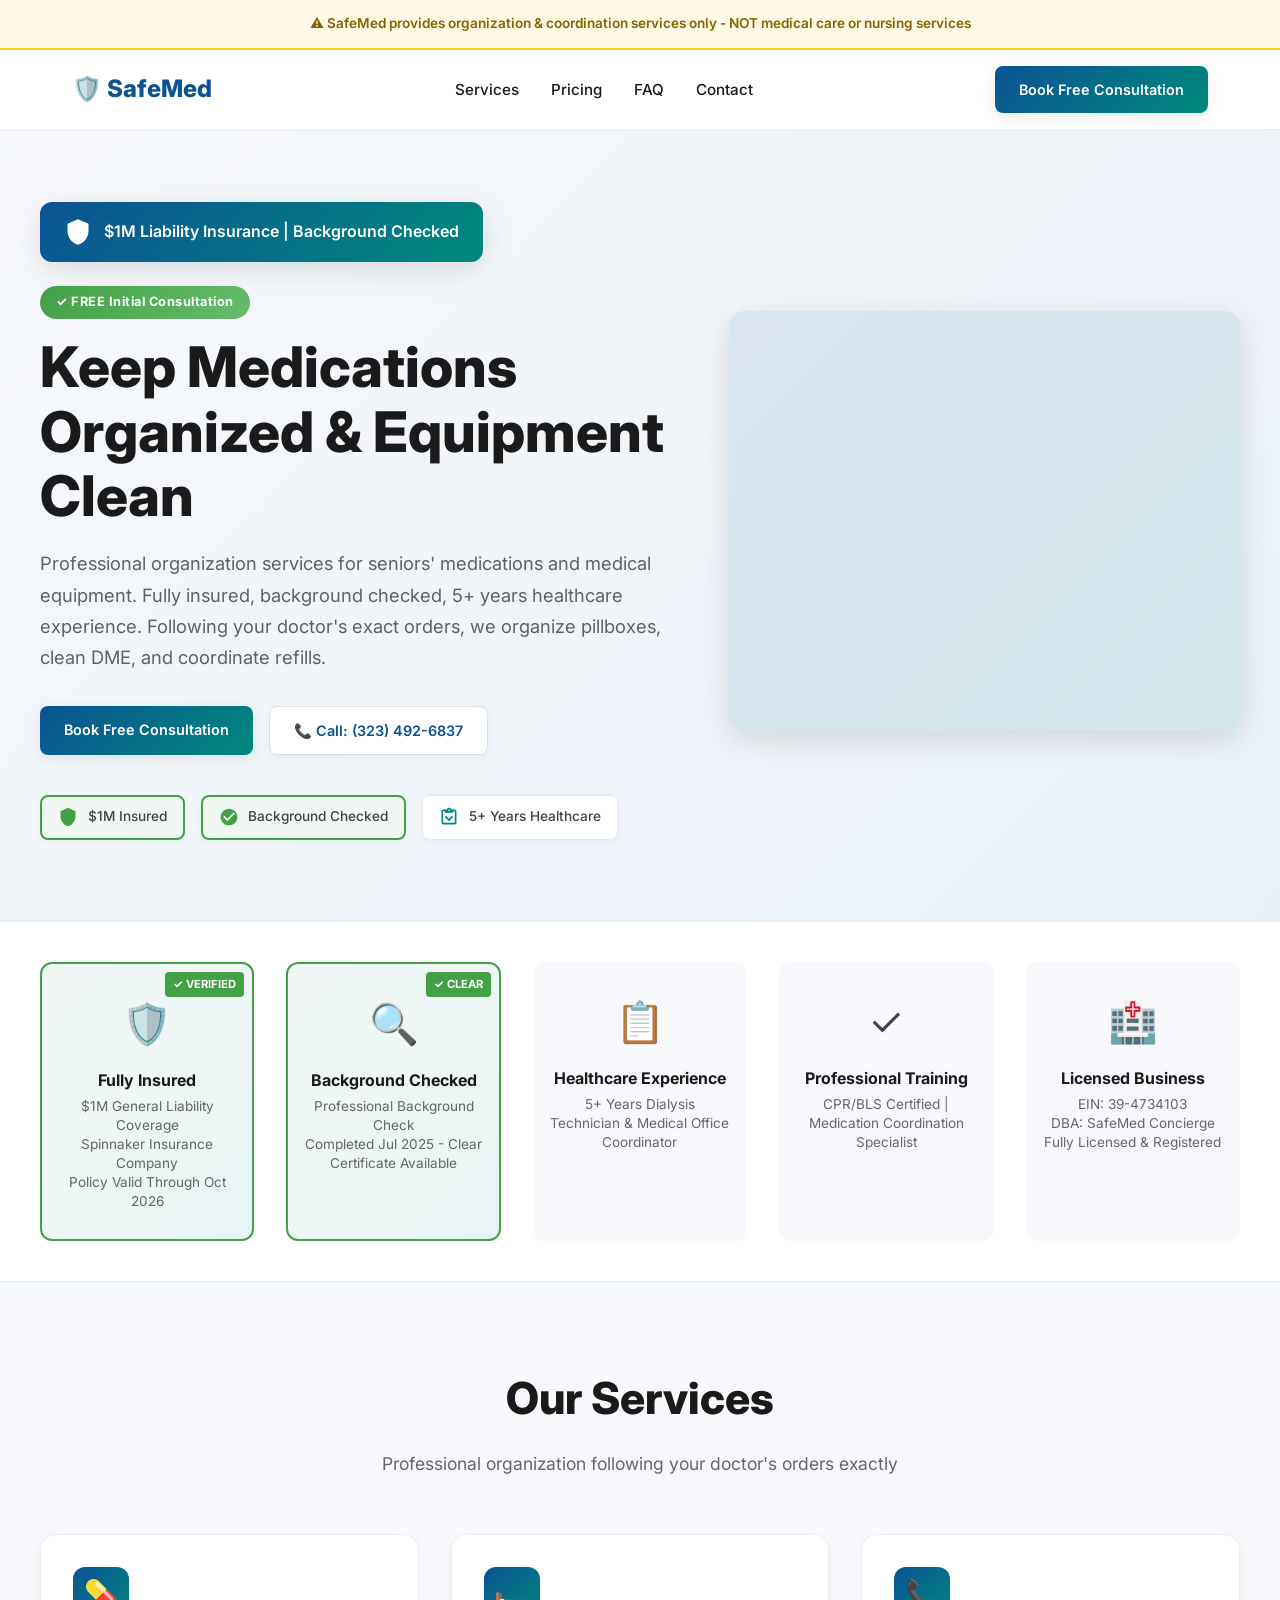
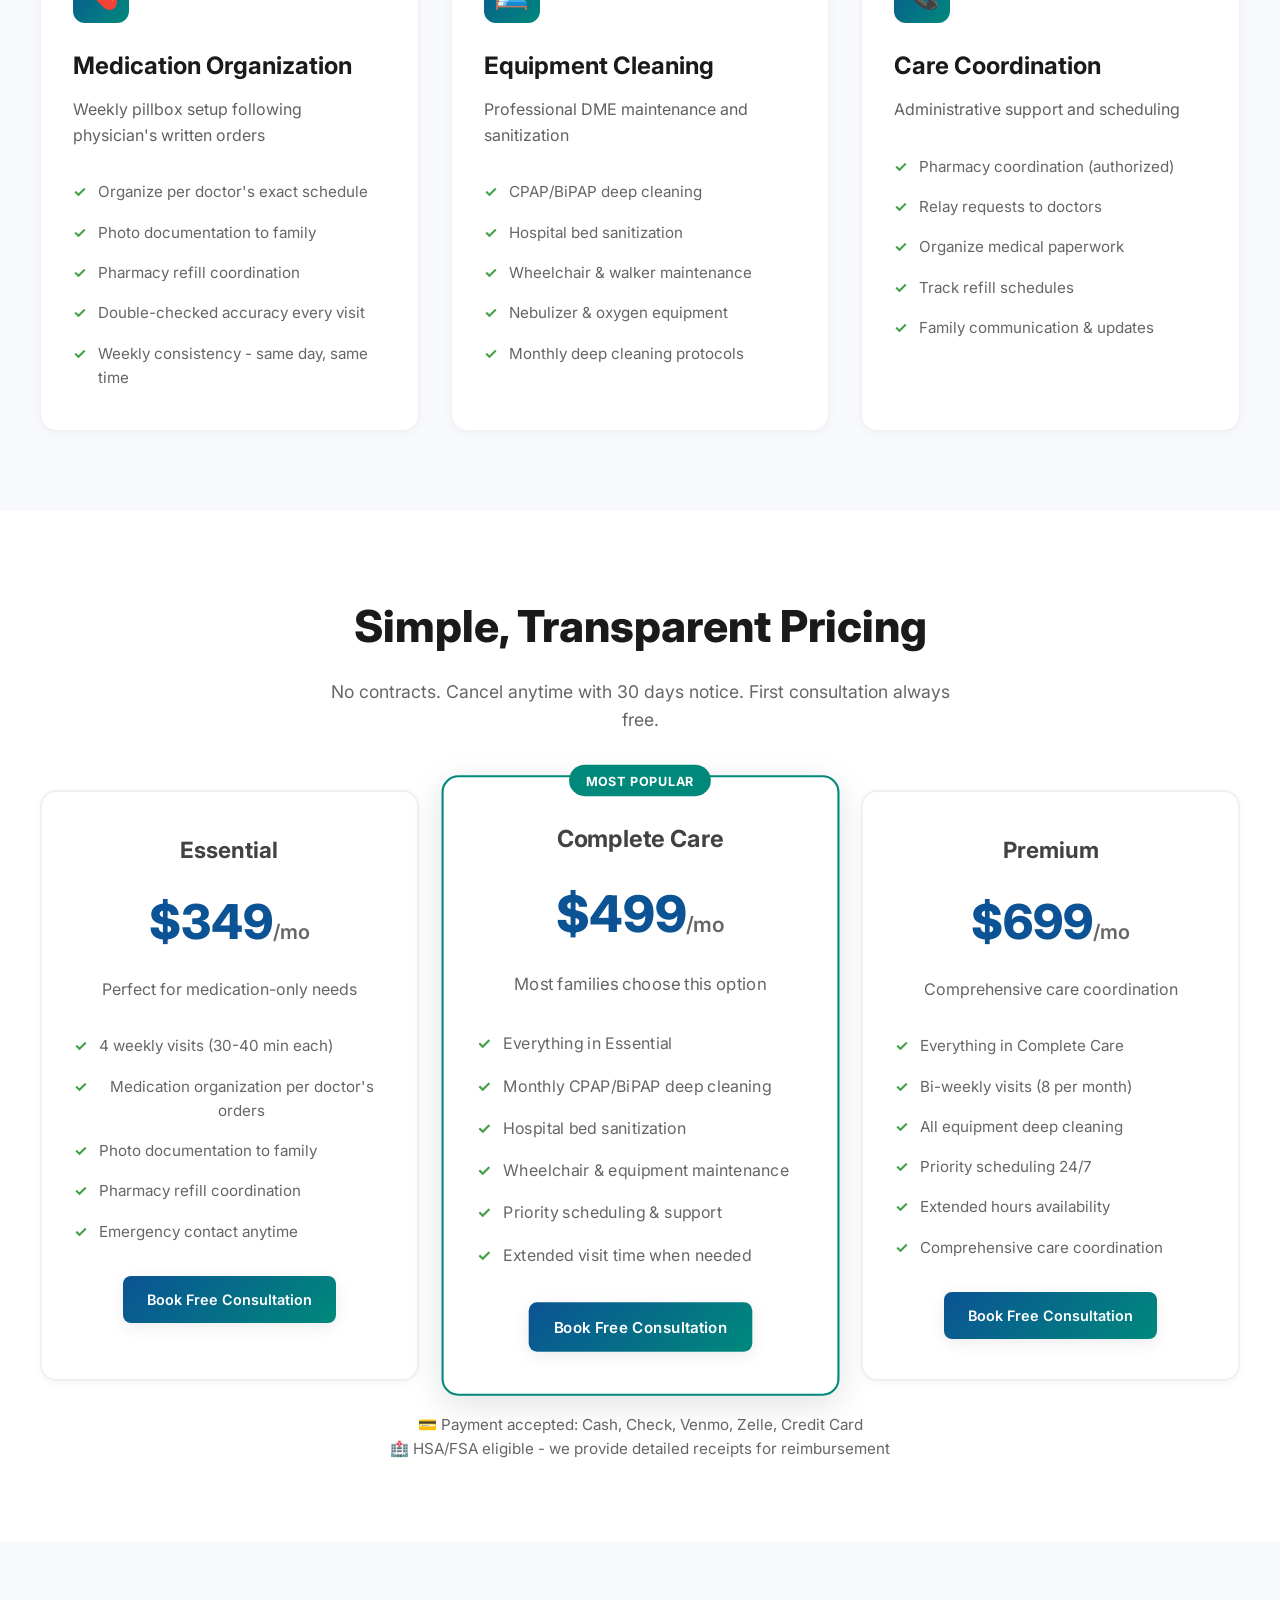
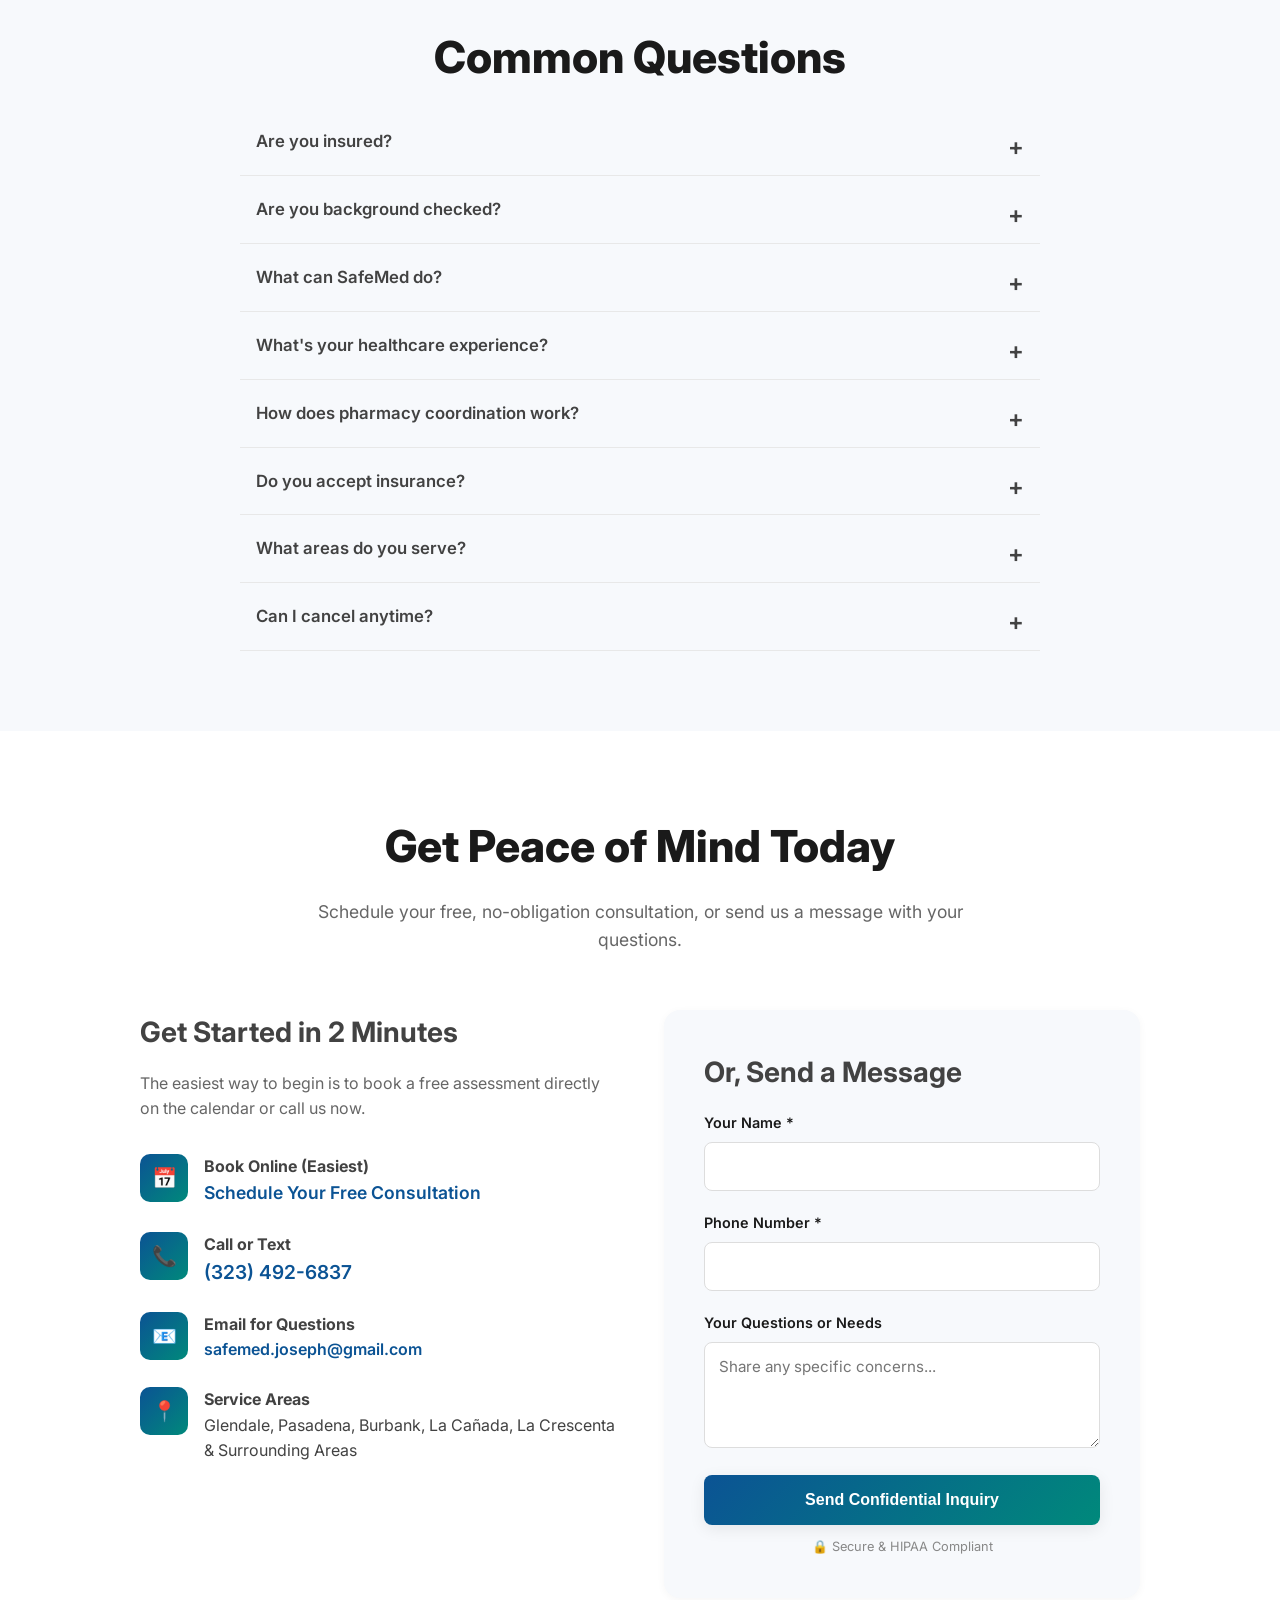
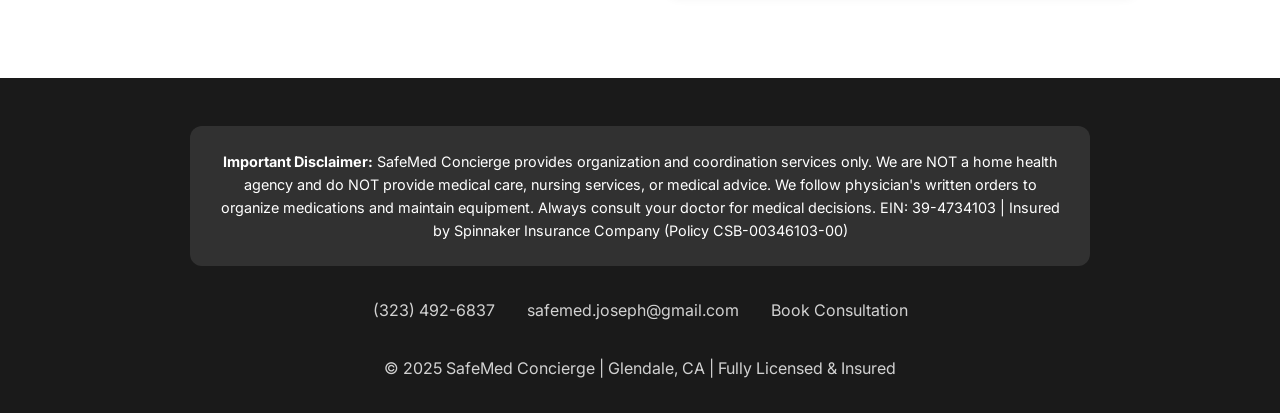
==== commit 9f1f3dba: "Update index.html" ====
--- a/index.html
+++ b/index.html
@@ -49,6 +49,10 @@
             font-weight: 600;
             z-index: 1001;
             line-height: 1.4;
+            height: var(--disclaimer-height);
+            display: flex;
+            align-items: center;
+            justify-content: center;
         }
 
         nav { position: fixed; width: 100%; top: var(--disclaimer-height); background: rgba(255,255,255,0.96); backdrop-filter: blur(12px); box-shadow: var(--shadow-sm); z-index: 1000; }
@@ -143,15 +147,103 @@
         .faq-answer { max-height: 0; overflow: hidden; transition: max-height 0.3s ease; }
         .faq-answer p { padding: 0 1rem 1.25rem; color: #616161; line-height: 1.7; }
 
-        .cta-section { background: var(--gradient); color: white; text-align: center; padding: 4rem 2rem; }
-        .cta-section h2 { font-size: 2.5rem; margin-bottom: 1rem; }
-        .cta-section p { font-size: 1.2rem; margin-bottom: 2rem; opacity: 0.95; }
-        .cta-buttons { display: flex; justify-content: center; gap: 1rem; flex-wrap: wrap; }
-        .btn-white { background: white; color: var(--primary); padding: 1rem 2rem; border-radius: 8px; text-decoration: none; font-weight: 700; font-size: 1rem; transition: transform 0.2s ease, box-shadow 0.2s ease; }
-        .btn-white:hover { transform: translateY(-2px); box-shadow: 0 8px 24px rgba(0,0,0,0.15); }
-        .btn-outline { background: transparent; color: white; padding: 1rem 2rem; border: 2px solid white; border-radius: 8px; text-decoration: none; font-weight: 700; font-size: 1rem; transition: all 0.2s ease; }
-        .btn-outline:hover { background: white; color: var(--primary); }
-
+        /* New Contact Form Styles */
+        .contact-container {
+            max-width: 1000px;
+            margin: 0 auto;
+            display: grid;
+            grid-template-columns: 1fr 1fr;
+            gap: 3rem;
+            text-align: left;
+        }
+        .contact-info h3, .contact-form h3 {
+             font-size: 1.75rem; 
+             margin-bottom: 1rem; 
+             font-weight: 700; 
+        }
+        .contact-item {
+            display: flex;
+            align-items: start;
+            gap: 1rem;
+            margin-bottom: 1.5rem;
+        }
+        .contact-icon {
+            width: 48px;
+            height: 48px;
+            background: var(--gradient);
+            border-radius: 10px;
+            display: flex;
+            align-items: center;
+            justify-content: center;
+            color: white;
+            font-size: 1.25rem;
+            flex-shrink: 0;
+        }
+        .contact-info a {
+            color: var(--primary);
+            text-decoration: none;
+            font-weight: 600;
+            transition: color 0.2s ease;
+        }
+        .contact-info a:hover {
+            color: var(--secondary);
+        }
+        .contact-form {
+            background: var(--light);
+            padding: 2.5rem;
+            border-radius: 16px;
+            box-shadow: var(--shadow-sm);
+        }
+        .form-group {
+            margin-bottom: 1.25rem;
+        }
+        .form-group label {
+            display: block;
+            margin-bottom: 0.5rem;
+            font-weight: 600;
+            font-size: 0.9rem;
+            color: var(--dark);
+        }
+        .form-group input,
+        .form-group textarea {
+            width: 100%;
+            padding: 0.875rem;
+            border: 1px solid #DDD;
+            border-radius: 8px;
+            font-size: 0.95rem;
+            font-family: inherit;
+            transition: border-color 0.2s ease, box-shadow 0.2s ease;
+        }
+        .form-group input:focus,
+        .form-group textarea:focus {
+            outline: none;
+            border-color: var(--secondary);
+            box-shadow: 0 0 0 3px rgba(0, 137, 123, 0.1);
+        }
+        .submit-btn {
+            width: 100%;
+            padding: 1rem;
+            background: var(--gradient);
+            color: white;
+            border: none;
+            border-radius: 8px;
+            font-size: 1rem;
+            font-weight: 600;
+            cursor: pointer;
+            transition: all 0.2s ease;
+            box-shadow: var(--shadow-md);
+        }
+        .submit-btn:hover {
+            transform: translateY(-2px);
+            box-shadow: var(--shadow-lg);
+        }
+        .form-security {
+            text-align: center;
+            margin-top: 0.75rem;
+            font-size: 0.8rem;
+            color: #888;
+        }
+        
         footer { background: var(--dark); color: white; padding: 3rem 2rem 2rem; text-align: center; }
         .footer-disclaimer { max-width: 900px; margin: 0 auto 2rem; padding: 1.5rem; background: rgba(255,255,255,0.1); border-radius: 12px; font-size: 0.9rem; line-height: 1.6; }
         .footer-links { display: flex; justify-content: center; gap: 2rem; margin-bottom: 2rem; flex-wrap: wrap; }
@@ -171,6 +263,7 @@
             .trust-badges { justify-content: center; }
             .credentials-container { grid-template-columns: 1fr; }
             .insurance-highlight { justify-content: center; }
+            .contact-container { grid-template-columns: 1fr; gap: 2.5rem; }
         }
     </style>
 </head>
@@ -392,17 +485,55 @@
             </div>
         </section>
 
-        <section class="cta-section" id="contact">
-            <h2>Ready to Get Started?</h2>
-            <p>Book your free, no-obligation consultation today. See exactly how we can help your family.</p>
-            <div class="cta-buttons">
-                <a href="https://calendly.com/safemed-joseph/30min" target="_blank" rel="noopener" class="btn-white">📅 Book Free Consultation</a>
-                <a href="tel:+13234926837" class="btn-outline">📞 Call: (323) 492-6837</a>
+        <!-- New, combined contact section -->
+        <section id="contact" class="section">
+            <h2 class="section-title">Get Peace of Mind Today</h2>
+            <p class="section-subtitle">Schedule your free, no-obligation consultation, or send us a message with your questions.</p>
+            <div class="contact-container">
+                <div class="contact-info">
+                    <h3>Get Started in 2 Minutes</h3>
+                    <p style="margin-bottom: 2rem; color: #666;">The easiest way to begin is to book a free assessment directly on the calendar or call us now.</p>
+                    <div class="contact-item">
+                        <div class="contact-icon">📅</div>
+                        <div><strong>Book Online (Easiest)</strong><br><a href="https://calendly.com/safemed-joseph/30min" target="_blank" rel="noopener" style="font-size: 1.1rem;">Schedule Your Free Consultation</a></div>
+                    </div>
+                    <div class="contact-item">
+                        <div class="contact-icon">📞</div>
+                        <div><strong>Call or Text</strong><br><a href="tel:+13234926837" style="font-size: 1.2rem;">(323) 492-6837</a></div>
+                    </div>
+                    <div class="contact-item">
+                        <div class="contact-icon">📧</div>
+                        <div><strong>Email for Questions</strong><br><a href="mailto:safemed.joseph@gmail.com">safemed.joseph@gmail.com</a></div>
+                    </div>
+                     <div class="contact-item">
+                        <div class="contact-icon">📍</div>
+                        <div><strong>Service Areas</strong><br>Glendale, Pasadena, Burbank, La Cañada, La Crescenta & Surrounding Areas</div>
+                    </div>
+                </div>
+                <div class="contact-form">
+                    <h3>Or, Send a Message</h3>
+                    <form action="https://api.web3forms.com/submit" method="POST" id="contactForm">
+                        <input type="hidden" name="access_key" value="fb9afb30-3b92-4236-a063-0e44ae366ff7">
+                        <input type="hidden" name="subject" value="New SafeMed Website Inquiry">
+                        
+                        <input type="text" name="hp_field" style="display:none" tabindex="-1" autocomplete="off">
+                        <div class="form-group">
+                            <label for="name">Your Name *</label>
+                            <input type="text" id="name" name="name" autocomplete="name" required>
+                        </div>
+                        <div class="form-group">
+                            <label for="phone">Phone Number *</label>
+                            <input type="tel" id="phone" name="phone" autocomplete="tel" required>
+                        </div>
+                        <div class="form-group">
+                            <label for="message">Your Questions or Needs</label>
+                            <textarea id="message" name="message" rows="4" placeholder="Share any specific concerns..."></textarea>
+                        </div>
+                        <button type="submit" class="submit-btn">Send Confidential Inquiry</button>
+                        <p class="form-security">🔒 Secure & HIPAA Compliant</p>
+                    </form>
+                </div>
             </div>
-            <p style="margin-top: 2rem; font-size: 0.95rem;">
-                📧 Email: safemed.joseph@gmail.com<br>
-                📍 Serving Glendale, Pasadena, Burbank & Surrounding Areas
-            </p>
         </section>
     </main>
 
@@ -469,3 +600,4 @@
     </script>
 </body>
 </html>
+
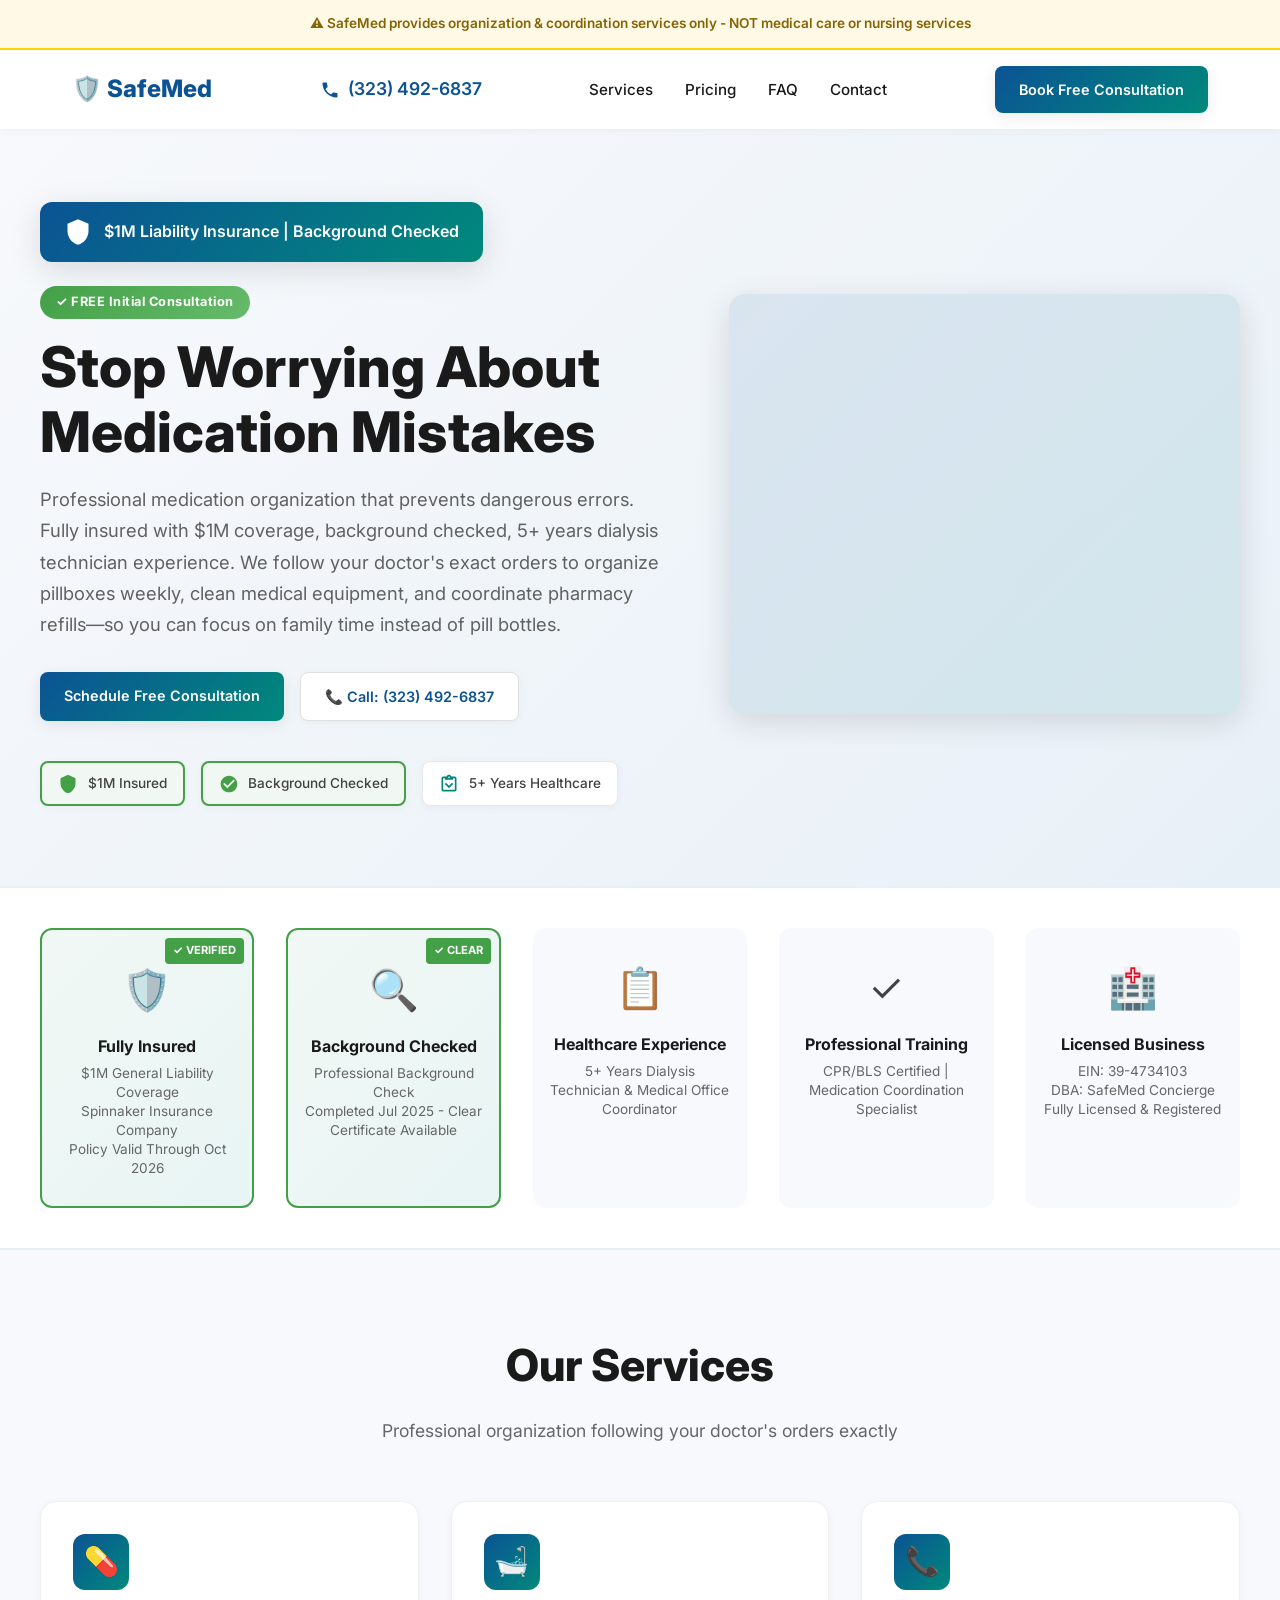
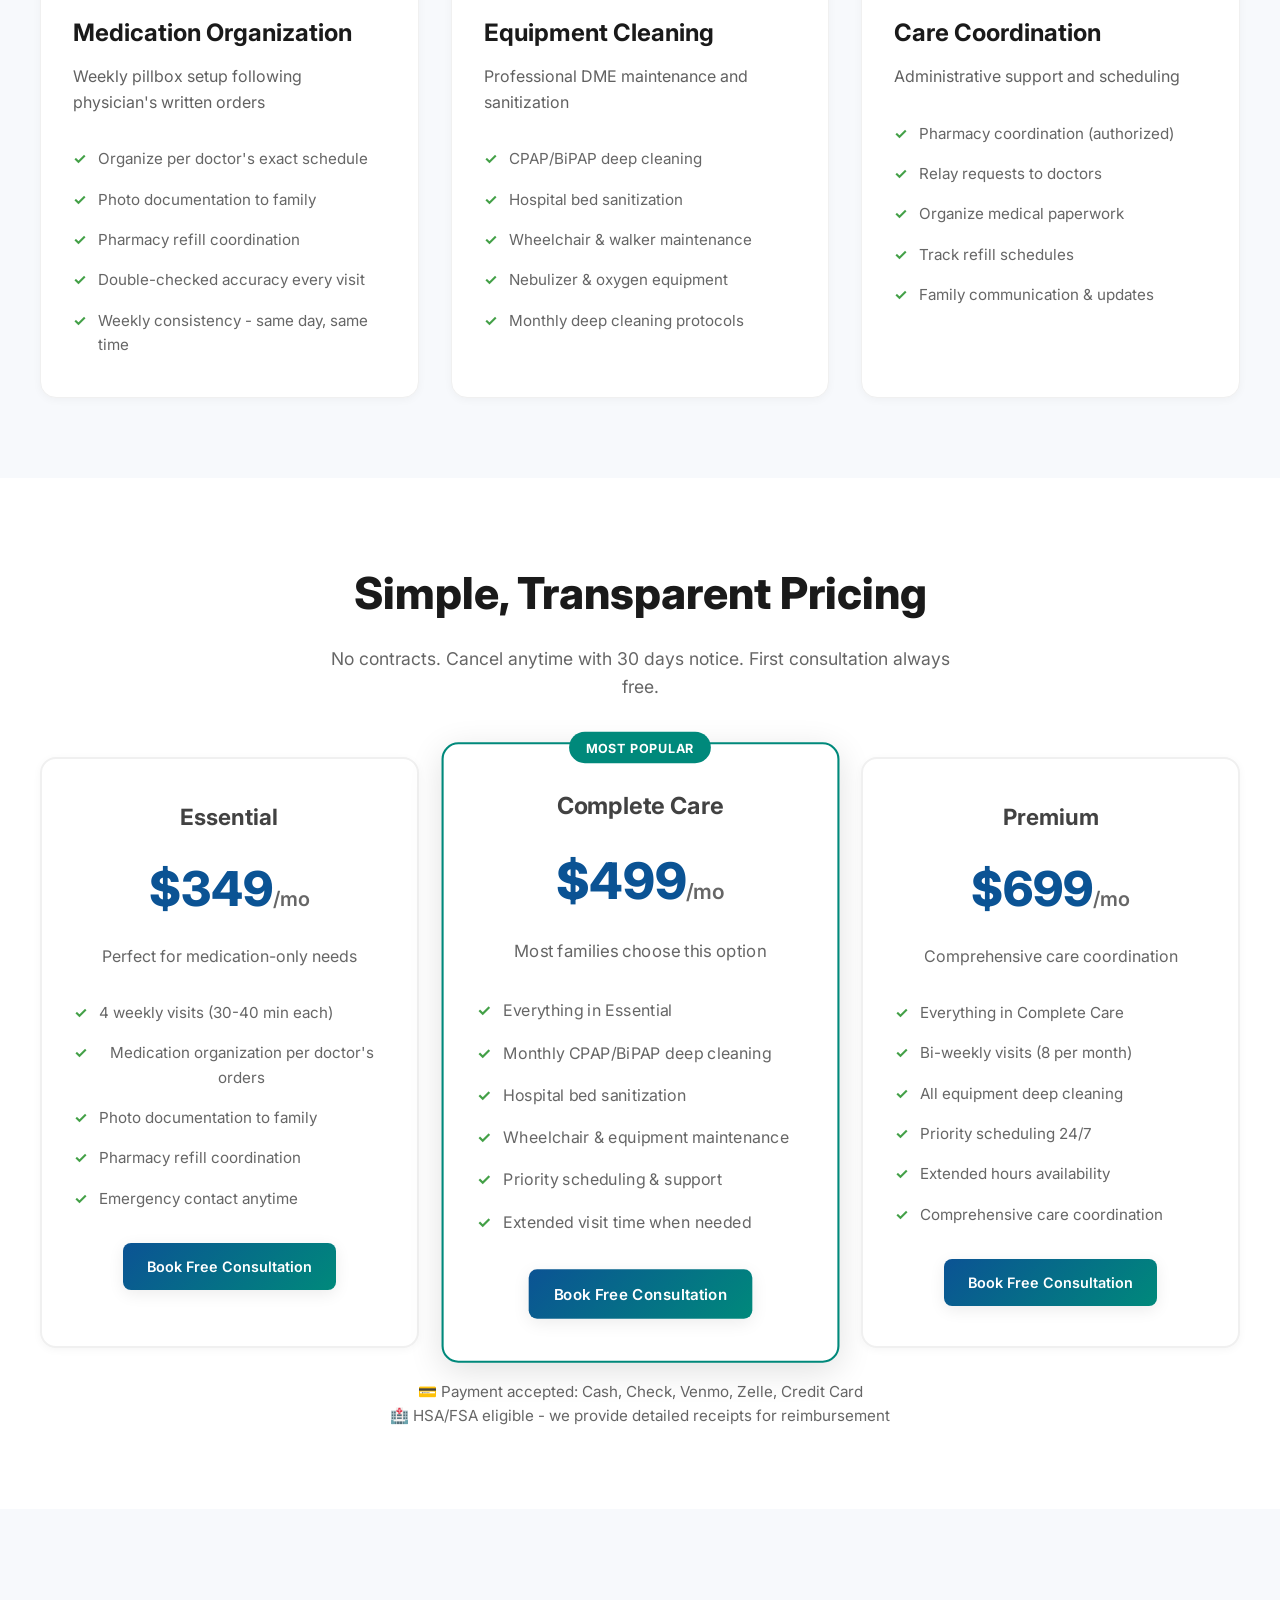
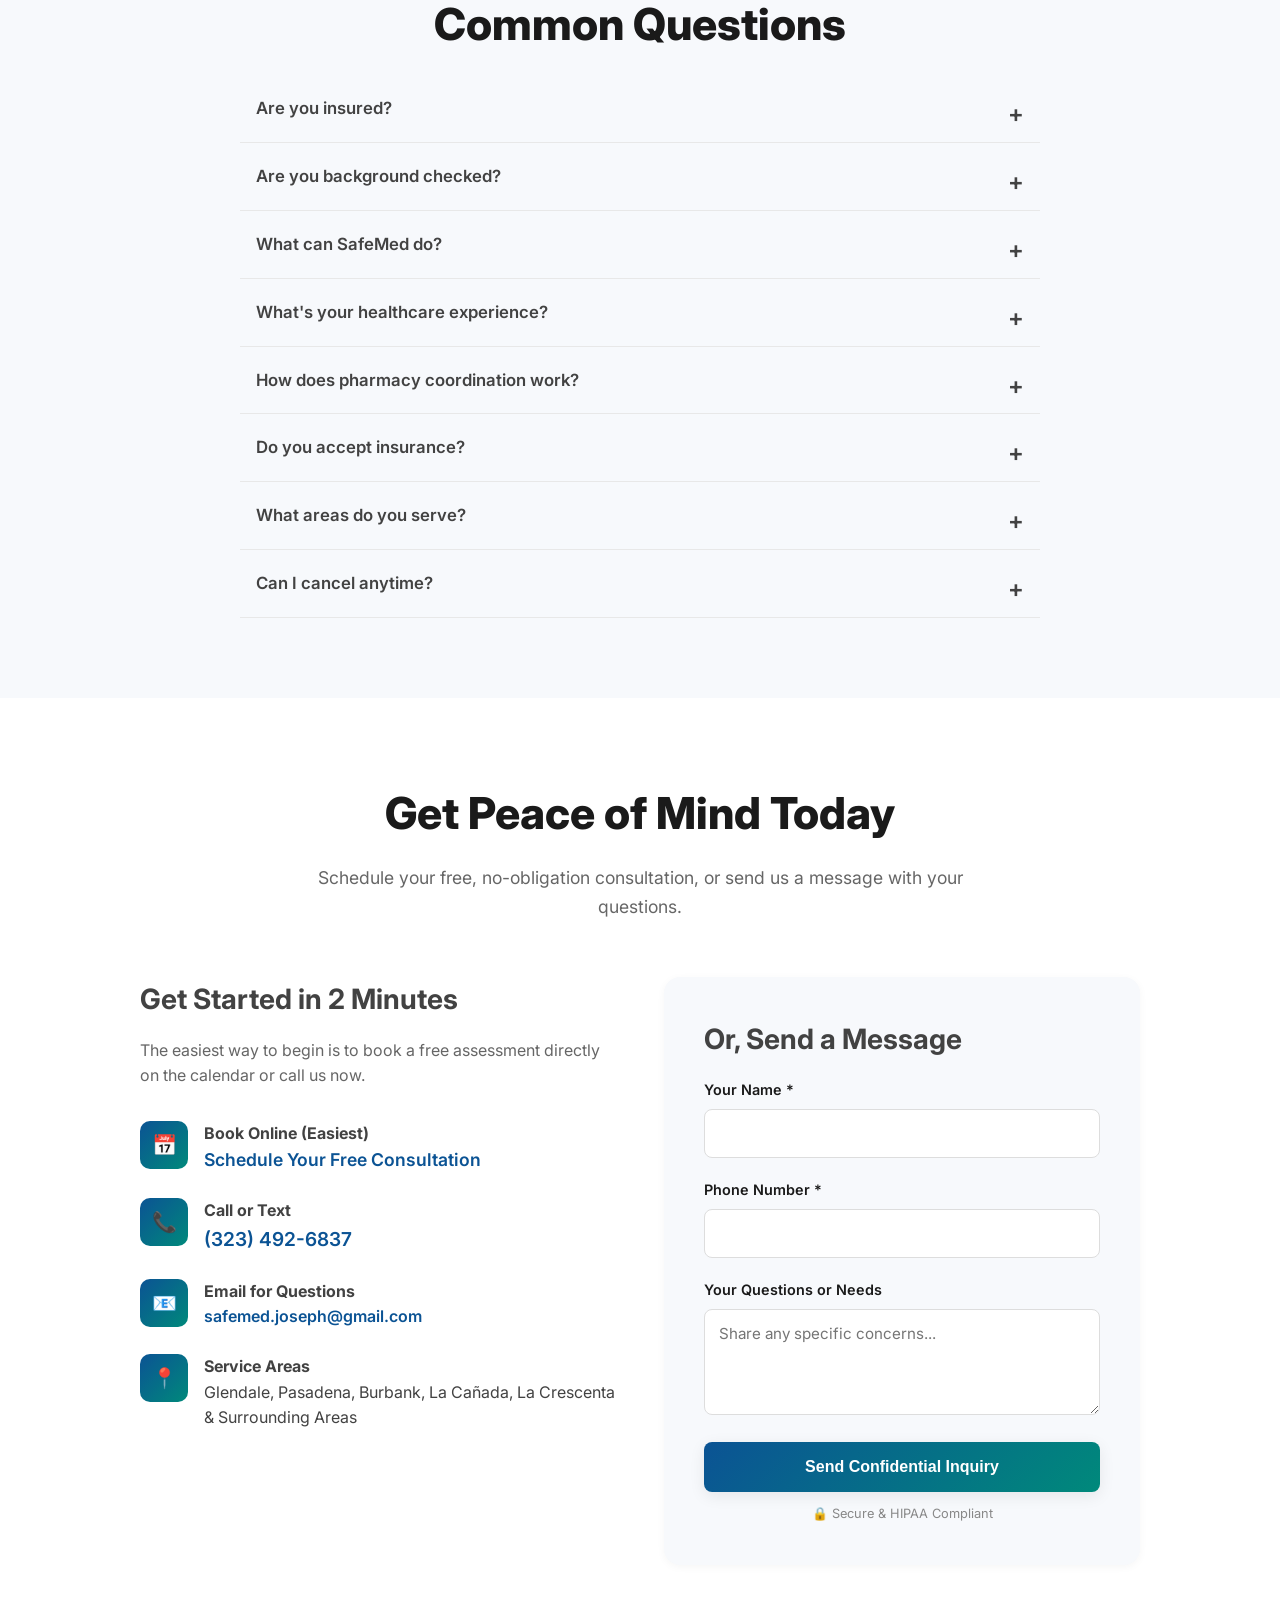
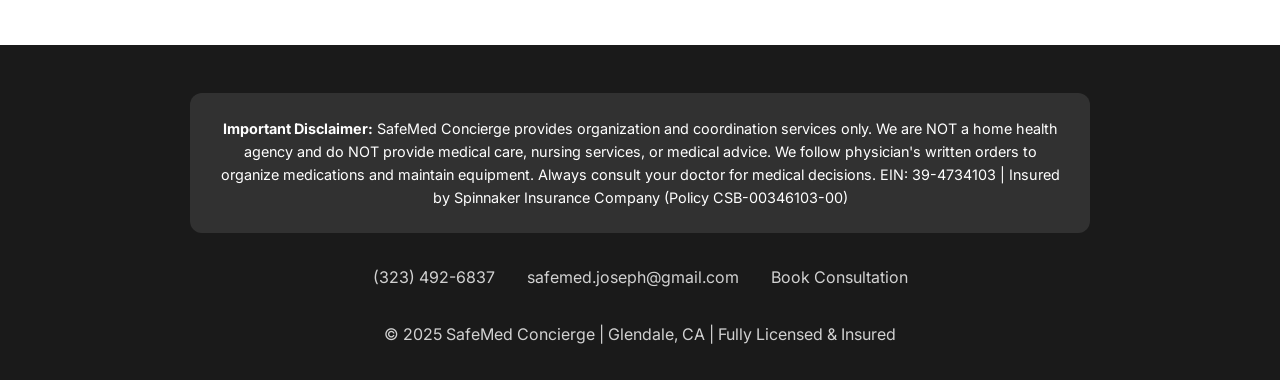
==== commit 0de45920: "Add files via upload" ====
--- a/index.html
+++ b/index.html
@@ -3,13 +3,24 @@
 <head>
     <meta charset="UTF-8">
     <meta name="viewport" content="width=device-width, initial-scale=1.0">
-    <title>SafeMed Concierge - Professional Medication Organization & DME Care in Los Angeles</title>
-    <meta name="description" content="Fully insured medication organization and medical equipment care for Los Angeles families. $1M liability coverage, background checked, 5+ years healthcare experience. Serving Glendale, Pasadena, Burbank.">
+    <title>SafeMed Concierge - Professional Medication Organization in Los Angeles</title>
+    <meta name="description" content="Stop worrying about medication errors. Fully insured ($1M), background checked medication organization for LA families. 5+ years healthcare experience serving Glendale, Pasadena, Burbank.">
     
     <link rel="canonical" href="https://safemed1.github.io/safemed-site/">
     <link rel="preconnect" href="https://fonts.googleapis.com">
     <link rel="preconnect" href="https://fonts.gstatic.com" crossorigin>
     <link href="https://fonts.googleapis.com/css2?family=Inter:wght@400;500;600;700;800&display=swap" rel="stylesheet">
+
+    <!-- Google tag (gtag.js) -->
+<script async src="https://www.googletagmanager.com/gtag/js?id=G-FXK9SQSBC2"></script>
+<script>
+  window.dataLayer = window.dataLayer || [];
+  function gtag(){dataLayer.push(arguments);}
+  gtag('js', new Date());
+
+  gtag('config', 'G-FXK9SQSBC2');
+</script>
+    
     
     <style>
         :root {
@@ -58,6 +69,21 @@
         nav { position: fixed; width: 100%; top: var(--disclaimer-height); background: rgba(255,255,255,0.96); backdrop-filter: blur(12px); box-shadow: var(--shadow-sm); z-index: 1000; }
         .nav-container { max-width: 1200px; margin: 0 auto; padding: 1rem 2rem; display: flex; justify-content: space-between; align-items: center; }
         .logo { display: flex; align-items: center; gap: 0.5rem; font-size: 1.5rem; font-weight: 800; color: var(--primary); }
+        
+        /* CRITICAL: Click-to-call phone in header */
+        .header-phone {
+            display: flex;
+            align-items: center;
+            gap: 0.5rem;
+            color: var(--primary);
+            font-weight: 600;
+            font-size: 1.1rem;
+            text-decoration: none;
+            transition: color 0.2s ease;
+        }
+        .header-phone:hover { color: var(--secondary); }
+        .header-phone svg { width: 20px; height: 20px; fill: currentColor; }
+        
         .nav-links { display: flex; gap: 2rem; list-style: none; align-items: center; }
         .nav-links a { text-decoration: none; color: var(--dark); font-weight: 500; font-size: 0.95rem; transition: color 0.2s ease; position: relative; }
         .nav-links a::after { content: ''; position: absolute; bottom: -4px; left: 0; width: 0; height: 2px; background: var(--secondary); transition: width 0.3s ease; }
@@ -147,7 +173,7 @@
         .faq-answer { max-height: 0; overflow: hidden; transition: max-height 0.3s ease; }
         .faq-answer p { padding: 0 1rem 1.25rem; color: #616161; line-height: 1.7; }
 
-        /* New Contact Form Styles */
+        /* Contact Form Styles */
         .contact-container {
             max-width: 1000px;
             margin: 0 auto;
@@ -255,6 +281,7 @@
             nav { top: var(--disclaimer-height); }
             .disclaimer-banner { font-size: 0.75rem; padding: 0.5rem; }
             .nav-toggle { display: block; }
+            .header-phone { display: none; } /* Hide in nav, show in mobile menu */
             .nav-links { position: fixed; top: calc(64px + var(--disclaimer-height)); right: 0; width: 75%; max-width: 300px; height: calc(100vh - 64px - var(--disclaimer-height)); background: white; flex-direction: column; padding: 2rem; gap: 1.5rem; transform: translateX(100%); transition: transform 0.3s ease; box-shadow: -4px 0 20px rgba(0,0,0,0.1); align-items: flex-start; }
             .nav-links.open { transform: translateX(0); }
             .nav-container .cta-btn { display: none; }
@@ -275,11 +302,18 @@
     <nav id="navbar">
         <div class="nav-container">
             <div class="logo">🛡️ SafeMed</div>
+            <a href="tel:+13234926837" class="header-phone">
+                <svg viewBox="0 0 24 24"><path d="M6.62,10.79C8.06,13.62 10.38,15.94 13.21,17.38L15.41,15.18C15.69,14.9 16.08,14.82 16.43,14.93C17.55,15.3 18.75,15.5 20,15.5C20.55,15.5 21,15.95 21,16.5V20C21,20.55 20.55,21 20,21C10.61,21 3,13.39 3,4C3,3.45 3.45,3 4,3H7.5C8.05,3 8.5,3.45 8.5,4C8.5,5.25 8.7,6.45 9.07,7.57C9.18,7.92 9.1,8.31 8.82,8.59L6.62,10.79Z"/></svg>
+                (323) 492-6837
+            </a>
             <ul class="nav-links" id="navLinks">
                 <li><a href="#services">Services</a></li>
                 <li><a href="#pricing">Pricing</a></li>
                 <li><a href="#faq">FAQ</a></li>
                 <li><a href="#contact">Contact</a></li>
+                <li class="mobile-phone" style="display: none;">
+                    <a href="tel:+13234926837" style="color: var(--primary); font-weight: 700;">📞 (323) 492-6837</a>
+                </li>
             </ul>
             <a href="https://calendly.com/safemed-joseph/30min" target="_blank" rel="noopener" class="cta-btn">Book Free Consultation</a>
             <button class="nav-toggle" id="navToggle">☰</button>
@@ -295,10 +329,10 @@
                         <span>$1M Liability Insurance | Background Checked</span>
                     </div>
                     <span class="free-badge">✓ FREE Initial Consultation</span>
-                    <h1>Keep Medications Organized & Equipment Clean</h1>
-                    <p>Professional organization services for seniors' medications and medical equipment. Fully insured, background checked, 5+ years healthcare experience. Following your doctor's exact orders, we organize pillboxes, clean DME, and coordinate refills.</p>
+                    <h1>Stop Worrying About Medication Mistakes</h1>
+                    <p>Professional medication organization that prevents dangerous errors. Fully insured with $1M coverage, background checked, 5+ years dialysis technician experience. We follow your doctor's exact orders to organize pillboxes weekly, clean medical equipment, and coordinate pharmacy refills—so you can focus on family time instead of pill bottles.</p>
                     <div class="hero-buttons">
-                        <a href="https://calendly.com/safemed-joseph/30min" target="_blank" rel="noopener" class="cta-btn">Book Free Consultation</a>
+                        <a href="https://calendly.com/safemed-joseph/30min" target="_blank" rel="noopener" class="cta-btn">Schedule Free Consultation</a>
                         <a href="tel:+13234926837" class="btn-secondary">📞 Call: (323) 492-6837</a>
                     </div>
                     <div class="trust-badges">
@@ -369,7 +403,7 @@
                     </ul>
                 </div>
                 <div class="service-card">
-                    <div class="service-icon">🛏️</div>
+                    <div class="service-icon">🛁</div>
                     <h3>Equipment Cleaning</h3>
                     <p>Professional DME maintenance and sanitization</p>
                     <ul class="service-features">
@@ -485,7 +519,6 @@
             </div>
         </section>
 
-        <!-- New, combined contact section -->
         <section id="contact" class="section">
             <h2 class="section-title">Get Peace of Mind Today</h2>
             <p class="section-subtitle">Schedule your free, no-obligation consultation, or send us a message with your questions.</p>
@@ -557,6 +590,12 @@
             navLinks.classList.toggle('open');
             document.body.classList.toggle('menu-open');
             navToggle.textContent = navLinks.classList.contains('open') ? '✕' : '☰';
+            
+            // Show phone in mobile menu
+            const mobilePhone = document.querySelector('.mobile-phone');
+            if (mobilePhone) {
+                mobilePhone.style.display = navLinks.classList.contains('open') ? 'block' : 'none';
+            }
         });
 
         // Close menu when clicking a link
@@ -597,7 +636,57 @@
                 }
             });
         });
+
+        /* ---------- GA4 EVENT TRACKING ---------- */
+
+        // Calendly clicks (all variants on the page)
+        document.querySelectorAll('a[href*="calendly.com/safemed-joseph"]').forEach(a => {
+          a.addEventListener('click', () => {
+            if (typeof gtag === 'function') {
+              gtag('event', 'book_consult_click', {
+                link_text: a.textContent.trim() || 'Calendly link',
+                link_url: a.href
+              });
+            }
+          });
+        });
+
+        // Phone clicks
+        document.querySelectorAll('a[href^="tel:"]').forEach(a => {
+          a.addEventListener('click', () => {
+            if (typeof gtag === 'function') {
+              gtag('event', 'click_phone', {
+                link_text: a.textContent.trim(),
+                link_url: a.href
+              });
+            }
+          });
+        });
+
+        // Email clicks
+        document.querySelectorAll('a[href^="mailto:"]').forEach(a => {
+          a.addEventListener('click', () => {
+            if (typeof gtag === 'function') {
+              gtag('event', 'click_email', {
+                link_text: a.textContent.trim(),
+                link_url: a.href
+              });
+            }
+          });
+        });
+
+        // Contact form submit → GA4 recommended event
+        const contactFormEl = document.getElementById('contactForm');
+        if (contactFormEl) {
+          contactFormEl.addEventListener('submit', () => {
+            if (typeof gtag === 'function') {
+              gtag('event', 'generate_lead', {
+                form_id: 'contactForm',
+                method: 'web3forms'
+              });
+            }
+          }, { capture: true });
+        }
     </script>
 </body>
 </html>
-
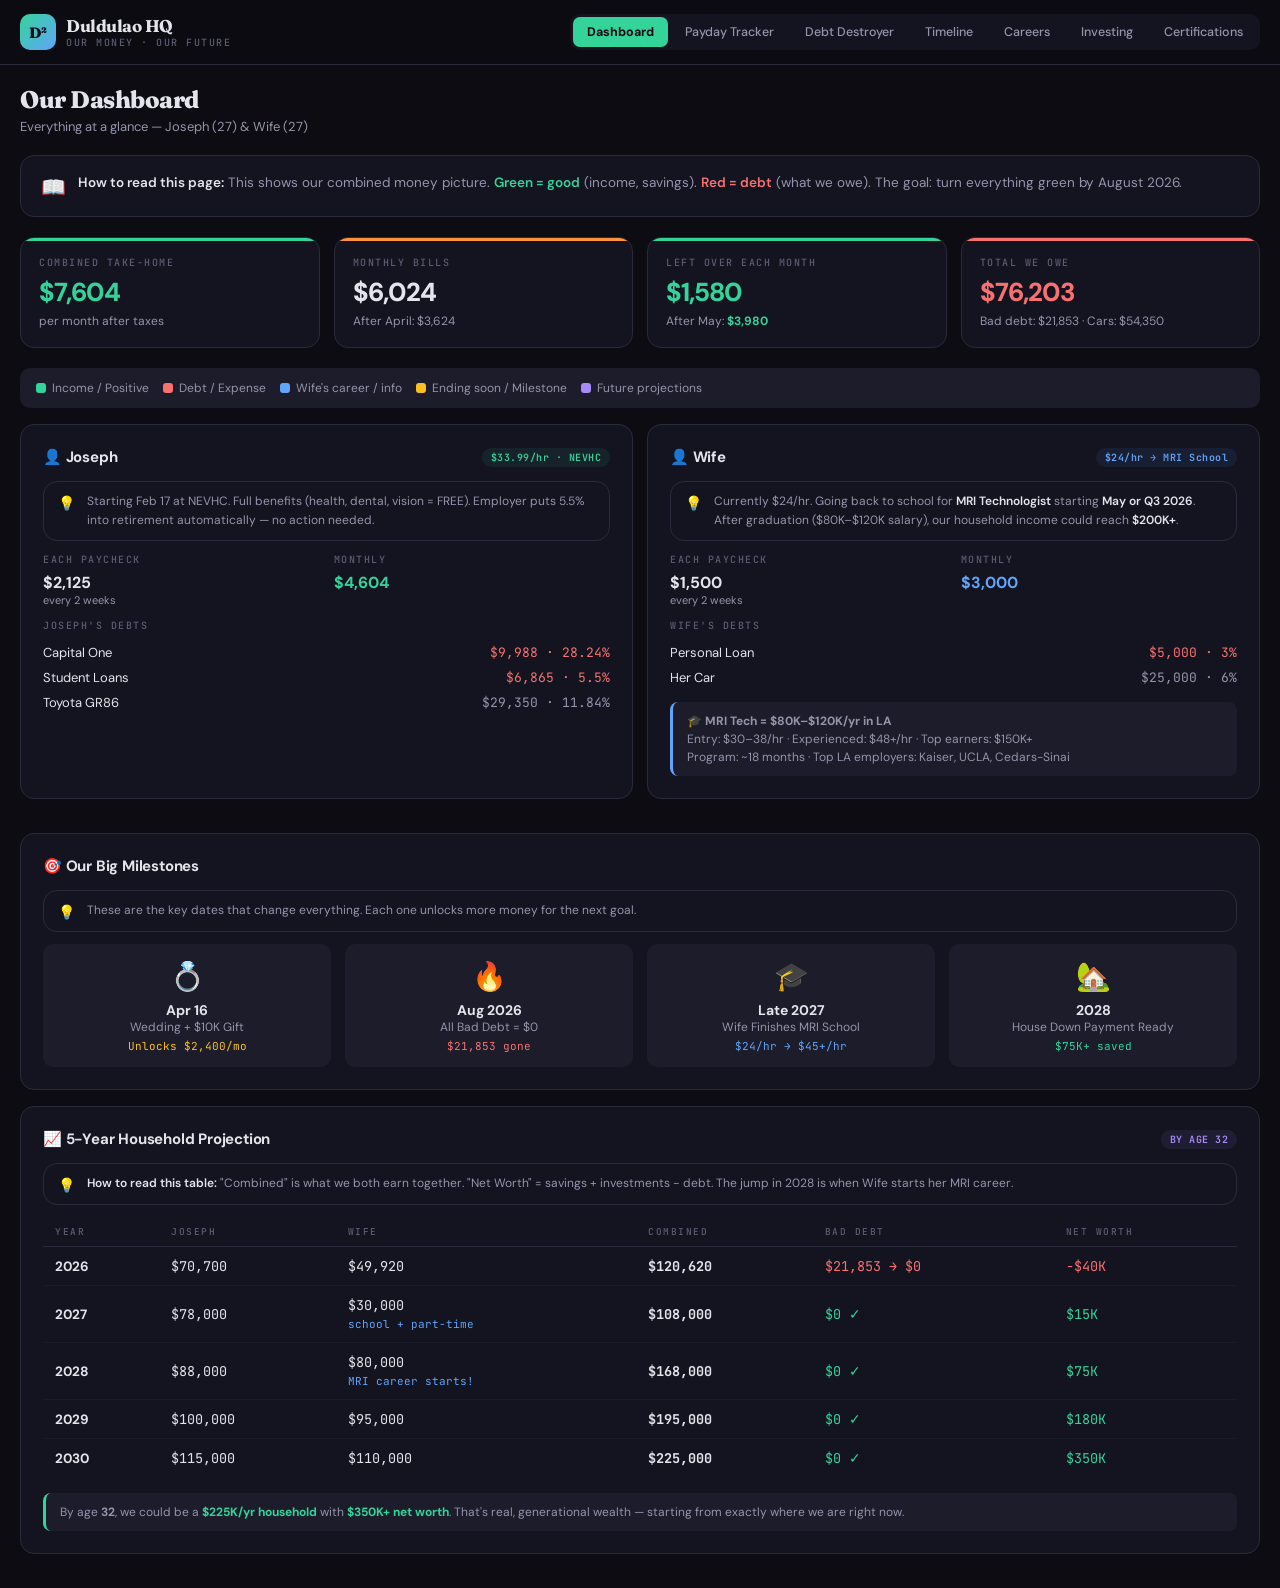
==== commit f2d13745: "Add files via upload" ====
--- a/index.html
+++ b/index.html
@@ -1,692 +1,1146 @@
 <!DOCTYPE html>
 <html lang="en">
 <head>
-    <meta charset="UTF-8">
-    <meta name="viewport" content="width=device-width, initial-scale=1.0">
-    <title>SafeMed Concierge - Professional Medication Organization in Los Angeles</title>
-    <meta name="description" content="Stop worrying about medication errors. Fully insured ($1M), background checked medication organization for LA families. 5+ years healthcare experience serving Glendale, Pasadena, Burbank.">
-    
-    <link rel="canonical" href="https://safemed1.github.io/safemed-site/">
-    <link rel="preconnect" href="https://fonts.googleapis.com">
-    <link rel="preconnect" href="https://fonts.gstatic.com" crossorigin>
-    <link href="https://fonts.googleapis.com/css2?family=Inter:wght@400;500;600;700;800&display=swap" rel="stylesheet">
-
-    <!-- Google tag (gtag.js) -->
-<script async src="https://www.googletagmanager.com/gtag/js?id=G-FXK9SQSBC2"></script>
-<script>
-  window.dataLayer = window.dataLayer || [];
-  function gtag(){dataLayer.push(arguments);}
-  gtag('js', new Date());
-
-  gtag('config', 'G-FXK9SQSBC2');
-</script>
-    
-    
-    <style>
-        :root {
-            --primary: #0B5394;
-            --secondary: #00897B;
-            --accent: #43A047;
-            --dark: #1A1A1A;
-            --light: #F7F9FC;
-            --white: #FFFFFF;
-            --gold: #FFD700;
-            --gradient: linear-gradient(135deg, #0B5394 0%, #00897B 100%);
-            --shadow-sm: 0 2px 8px rgba(0,0,0,0.04);
-            --shadow-md: 0 4px 16px rgba(0,0,0,0.08);
-            --shadow-lg: 0 8px 32px rgba(0,0,0,0.12);
-            --nav-height: 72px;
-            --disclaimer-height: 50px;
-        }
-
-        *, *::before, *::after { margin: 0; padding: 0; box-sizing: border-box; }
-        html { scroll-behavior: smooth; -webkit-font-smoothing: antialiased; }
-        
-        body { font-family: 'Inter', sans-serif; line-height: 1.6; color: #424242; background: var(--white); overflow-x: hidden; padding-top: calc(var(--nav-height) + var(--disclaimer-height)); }
-        body.menu-open { overflow: hidden; }
-        section[id] { scroll-margin-top: calc(var(--nav-height) + var(--disclaimer-height)); }
-
-        .disclaimer-banner {
-            position: fixed;
-            top: 0;
-            left: 0;
-            right: 0;
-            background: #FFF9E6;
-            border-bottom: 2px solid #FFD700;
-            padding: 0.75rem 1rem;
-            text-align: center;
-            font-size: 0.85rem;
-            color: #856404;
-            font-weight: 600;
-            z-index: 1001;
-            line-height: 1.4;
-            height: var(--disclaimer-height);
-            display: flex;
-            align-items: center;
-            justify-content: center;
-        }
-
-        nav { position: fixed; width: 100%; top: var(--disclaimer-height); background: rgba(255,255,255,0.96); backdrop-filter: blur(12px); box-shadow: var(--shadow-sm); z-index: 1000; }
-        .nav-container { max-width: 1200px; margin: 0 auto; padding: 1rem 2rem; display: flex; justify-content: space-between; align-items: center; }
-        .logo { display: flex; align-items: center; gap: 0.5rem; font-size: 1.5rem; font-weight: 800; color: var(--primary); }
-        
-        /* CRITICAL: Click-to-call phone in header */
-        .header-phone {
-            display: flex;
-            align-items: center;
-            gap: 0.5rem;
-            color: var(--primary);
-            font-weight: 600;
-            font-size: 1.1rem;
-            text-decoration: none;
-            transition: color 0.2s ease;
-        }
-        .header-phone:hover { color: var(--secondary); }
-        .header-phone svg { width: 20px; height: 20px; fill: currentColor; }
-        
-        .nav-links { display: flex; gap: 2rem; list-style: none; align-items: center; }
-        .nav-links a { text-decoration: none; color: var(--dark); font-weight: 500; font-size: 0.95rem; transition: color 0.2s ease; position: relative; }
-        .nav-links a::after { content: ''; position: absolute; bottom: -4px; left: 0; width: 0; height: 2px; background: var(--secondary); transition: width 0.3s ease; }
-        .nav-links a:hover { color: var(--primary); }
-        .nav-links a:hover::after { width: 100%; }
-        .cta-btn { background: var(--gradient); color: white; padding: 0.75rem 1.5rem; border-radius: 8px; text-decoration: none; font-weight: 600; font-size: 0.9rem; transition: transform 0.2s ease, box-shadow 0.2s ease; box-shadow: var(--shadow-md); }
-        .cta-btn:hover { transform: translateY(-2px); box-shadow: var(--shadow-lg); }
-        .nav-toggle { display: none; background: none; border: none; font-size: 1.75rem; cursor: pointer; color: var(--dark); }
-
-        .hero { padding: 80px 2rem; background: linear-gradient(135deg, #F7F9FC 0%, #E8F0F7 100%); }
-        .hero-container { max-width: 1200px; margin: 0 auto; display: grid; grid-template-columns: 1.1fr 0.9fr; gap: 4rem; align-items: center; }
-        .hero-content h1 { font-size: clamp(2.5rem, 5vw, 3.5rem); font-weight: 800; line-height: 1.15; margin-bottom: 1.25rem; color: var(--dark); }
-        .hero-content p { font-size: 1.15rem; color: #616161; margin-bottom: 2rem; line-height: 1.7; }
-        .hero-buttons { display: flex; flex-wrap: wrap; gap: 1rem; }
-        .btn-secondary { background: white; color: var(--primary); padding: 0.75rem 1.5rem; border-radius: 8px; text-decoration: none; font-weight: 600; font-size: 0.9rem; box-shadow: var(--shadow-sm); transition: all 0.2s ease; border: 1px solid #E0E0E0; }
-        .btn-secondary:hover { box-shadow: var(--shadow-md); transform: translateY(-2px); }
-        
-        .trust-badges { display: flex; gap: 1rem; margin-top: 2.5rem; flex-wrap: wrap; }
-        .badge { display: flex; align-items: center; gap: 0.6rem; padding: 0.6rem 1rem; background: white; border-radius: 8px; box-shadow: var(--shadow-sm); font-size: 0.85rem; font-weight: 500; border: 1px solid #E8E8E8; }
-        .badge.verified { border: 2px solid var(--accent); background: #F1F8F4; }
-        .badge svg { width: 20px; height: 20px; fill: var(--secondary); }
-        .badge.verified svg { fill: var(--accent); }
-        
-        .hero-image { width: 100%; height: 420px; border-radius: 16px; background: linear-gradient(135deg, rgba(11,83,148,0.1) 0%, rgba(0,137,123,0.1) 100%), url('https://images.unsplash.com/photo-1576091160550-2173dba999ef?w=800&auto=format&fit=crop') center/cover; box-shadow: var(--shadow-lg); }
-
-        .free-badge { display: inline-block; background: linear-gradient(135deg, #43A047 0%, #66BB6A 100%); color: white; padding: 0.4rem 1rem; border-radius: 20px; font-size: 0.8rem; font-weight: bold; letter-spacing: 0.5px; margin-bottom: 1rem; }
-
-        .insurance-highlight {
-            background: linear-gradient(135deg, #0B5394 0%, #00897B 100%);
-            color: white;
-            padding: 1rem 1.5rem;
-            border-radius: 12px;
-            display: inline-flex;
-            align-items: center;
-            gap: 0.75rem;
-            margin-bottom: 1.5rem;
-            box-shadow: var(--shadow-lg);
-            font-weight: 600;
-        }
-        
-        .insurance-highlight svg {
-            width: 28px;
-            height: 28px;
-            fill: white;
-        }
-
-        .section { padding: 80px 2rem; }
-        .section-title { text-align: center; font-size: clamp(2rem, 4vw, 2.75rem); margin-bottom: 1rem; color: var(--dark); font-weight: 800; }
-        .section-subtitle { text-align: center; font-size: 1.1rem; color: #666; margin-bottom: 3.5rem; max-width: 650px; margin-left: auto; margin-right: auto; }
-        .section-light { background: var(--light); }
-
-        .credentials-strip { background: white; border-top: 2px solid #E8F0F7; border-bottom: 2px solid #E8F0F7; padding: 2.5rem 2rem; }
-        .credentials-container { max-width: 1200px; margin: 0 auto; display: grid; grid-template-columns: repeat(auto-fit, minmax(200px, 1fr)); gap: 2rem; text-align: center; }
-        .credential-item { padding: 1.75rem 1rem; background: var(--light); border-radius: 12px; position: relative; transition: transform 0.3s ease, box-shadow 0.3s ease; }
-        .credential-item:hover { transform: translateY(-4px); box-shadow: var(--shadow-md); }
-        .credential-item.featured { background: linear-gradient(135deg, #F1F8F4 0%, #E8F5F4 100%); border: 2px solid var(--accent); }
-        .credential-icon { font-size: 2.5rem; margin-bottom: 0.75rem; }
-        .credential-label { font-weight: 700; color: var(--dark); font-size: 1rem; margin-bottom: 0.25rem; }
-        .credential-detail { color: #666; font-size: 0.85rem; line-height: 1.4; }
-        .verified-badge { position: absolute; top: 8px; right: 8px; background: var(--accent); color: white; font-size: 0.7rem; padding: 0.25rem 0.5rem; border-radius: 4px; font-weight: 700; }
-
-        .services-grid { max-width: 1200px; margin: 0 auto; display: grid; grid-template-columns: repeat(auto-fit, minmax(300px, 1fr)); gap: 2rem; }
-        .service-card { background: white; border-radius: 16px; padding: 2rem; box-shadow: var(--shadow-sm); border: 1px solid #F0F0F0; transition: transform 0.3s ease, box-shadow 0.3s ease; }
-        .service-card:hover { transform: translateY(-4px); box-shadow: var(--shadow-md); }
-        .service-icon { width: 56px; height: 56px; background: var(--gradient); border-radius: 12px; display: flex; align-items: center; justify-content: center; margin-bottom: 1.5rem; font-size: 1.75rem; }
-        .service-card h3 { font-size: 1.5rem; margin-bottom: 0.75rem; color: var(--dark); font-weight: 700; }
-        .service-card p { color: #616161; margin-bottom: 1.5rem; line-height: 1.6; }
-        .service-features { list-style: none; }
-        .service-features li { padding: 0.5rem 0; color: #666; display: flex; align-items: start; font-size: 0.95rem; }
-        .service-features li::before { content: '✓'; color: var(--accent); font-weight: bold; margin-right: 0.75rem; flex-shrink: 0; }
-
-        .pricing-grid { max-width: 1200px; margin: 0 auto; display: grid; grid-template-columns: repeat(auto-fit, minmax(300px, 1fr)); gap: 2rem; }
-        .pricing-card { background: white; border-radius: 16px; padding: 2.5rem 2rem; text-align: center; box-shadow: var(--shadow-sm); border: 2px solid #F0F0F0; position: relative; transition: transform 0.3s ease, box-shadow 0.3s ease; }
-        .pricing-card:hover { transform: translateY(-4px); box-shadow: var(--shadow-md); }
-        .pricing-card.featured { border-color: var(--secondary); box-shadow: var(--shadow-lg); transform: scale(1.05); }
-        .pricing-card.featured::before { content: 'MOST POPULAR'; position: absolute; top: -12px; left: 50%; transform: translateX(-50%); background: var(--secondary); color: white; padding: 0.35rem 1rem; border-radius: 20px; font-size: 0.75rem; font-weight: 700; letter-spacing: 0.5px; }
-        .pricing-card h3 { font-size: 1.4rem; margin-bottom: 0.5rem; font-weight: 700; }
-        .price-current { font-size: 3rem; font-weight: 800; color: var(--primary); display: block; margin: 1rem 0; }
-        .price-current small { font-size: 1.25rem; font-weight: 600; color: #666; }
-
-        .faq-container { max-width: 800px; margin: 0 auto; }
-        .faq-item { border-bottom: 1px solid #E8E8E8; }
-        .faq-question { padding: 1.25rem 1rem; cursor: pointer; font-weight: 600; font-size: 1.05rem; position: relative; transition: color 0.2s ease; }
-        .faq-question:hover { color: var(--primary); }
-        .faq-question::after { content: '+'; position: absolute; right: 1rem; font-size: 1.5rem; transition: transform 0.3s ease; }
-        .faq-item.active .faq-question::after { transform: rotate(45deg); }
-        .faq-answer { max-height: 0; overflow: hidden; transition: max-height 0.3s ease; }
-        .faq-answer p { padding: 0 1rem 1.25rem; color: #616161; line-height: 1.7; }
-
-        /* Contact Form Styles */
-        .contact-container {
-            max-width: 1000px;
-            margin: 0 auto;
-            display: grid;
-            grid-template-columns: 1fr 1fr;
-            gap: 3rem;
-            text-align: left;
-        }
-        .contact-info h3, .contact-form h3 {
-             font-size: 1.75rem; 
-             margin-bottom: 1rem; 
-             font-weight: 700; 
-        }
-        .contact-item {
-            display: flex;
-            align-items: start;
-            gap: 1rem;
-            margin-bottom: 1.5rem;
-        }
-        .contact-icon {
-            width: 48px;
-            height: 48px;
-            background: var(--gradient);
-            border-radius: 10px;
-            display: flex;
-            align-items: center;
-            justify-content: center;
-            color: white;
-            font-size: 1.25rem;
-            flex-shrink: 0;
-        }
-        .contact-info a {
-            color: var(--primary);
-            text-decoration: none;
-            font-weight: 600;
-            transition: color 0.2s ease;
-        }
-        .contact-info a:hover {
-            color: var(--secondary);
-        }
-        .contact-form {
-            background: var(--light);
-            padding: 2.5rem;
-            border-radius: 16px;
-            box-shadow: var(--shadow-sm);
-        }
-        .form-group {
-            margin-bottom: 1.25rem;
-        }
-        .form-group label {
-            display: block;
-            margin-bottom: 0.5rem;
-            font-weight: 600;
-            font-size: 0.9rem;
-            color: var(--dark);
-        }
-        .form-group input,
-        .form-group textarea {
-            width: 100%;
-            padding: 0.875rem;
-            border: 1px solid #DDD;
-            border-radius: 8px;
-            font-size: 0.95rem;
-            font-family: inherit;
-            transition: border-color 0.2s ease, box-shadow 0.2s ease;
-        }
-        .form-group input:focus,
-        .form-group textarea:focus {
-            outline: none;
-            border-color: var(--secondary);
-            box-shadow: 0 0 0 3px rgba(0, 137, 123, 0.1);
-        }
-        .submit-btn {
-            width: 100%;
-            padding: 1rem;
-            background: var(--gradient);
-            color: white;
-            border: none;
-            border-radius: 8px;
-            font-size: 1rem;
-            font-weight: 600;
-            cursor: pointer;
-            transition: all 0.2s ease;
-            box-shadow: var(--shadow-md);
-        }
-        .submit-btn:hover {
-            transform: translateY(-2px);
-            box-shadow: var(--shadow-lg);
-        }
-        .form-security {
-            text-align: center;
-            margin-top: 0.75rem;
-            font-size: 0.8rem;
-            color: #888;
-        }
-        
-        footer { background: var(--dark); color: white; padding: 3rem 2rem 2rem; text-align: center; }
-        .footer-disclaimer { max-width: 900px; margin: 0 auto 2rem; padding: 1.5rem; background: rgba(255,255,255,0.1); border-radius: 12px; font-size: 0.9rem; line-height: 1.6; }
-        .footer-links { display: flex; justify-content: center; gap: 2rem; margin-bottom: 2rem; flex-wrap: wrap; }
-        .footer-links a { color: white; text-decoration: none; opacity: 0.8; transition: opacity 0.2s ease; }
-        .footer-links a:hover { opacity: 1; }
-
-        @media (max-width: 768px) {
-            body { padding-top: calc(64px + var(--disclaimer-height)); }
-            nav { top: var(--disclaimer-height); }
-            .disclaimer-banner { font-size: 0.75rem; padding: 0.5rem; }
-            .nav-toggle { display: block; }
-            .header-phone { display: none; } /* Hide in nav, show in mobile menu */
-            .nav-links { position: fixed; top: calc(64px + var(--disclaimer-height)); right: 0; width: 75%; max-width: 300px; height: calc(100vh - 64px - var(--disclaimer-height)); background: white; flex-direction: column; padding: 2rem; gap: 1.5rem; transform: translateX(100%); transition: transform 0.3s ease; box-shadow: -4px 0 20px rgba(0,0,0,0.1); align-items: flex-start; }
-            .nav-links.open { transform: translateX(0); }
-            .nav-container .cta-btn { display: none; }
-            .hero-container { grid-template-columns: 1fr; text-align: center; gap: 2rem; }
-            .hero-image { height: 300px; }
-            .trust-badges { justify-content: center; }
-            .credentials-container { grid-template-columns: 1fr; }
-            .insurance-highlight { justify-content: center; }
-            .contact-container { grid-template-columns: 1fr; gap: 2.5rem; }
-        }
-    </style>
+<meta charset="UTF-8">
+<meta name="viewport" content="width=device-width, initial-scale=1.0">
+<title>Duldulao HQ — Our Money, Our Future</title>
+<link href="https://fonts.googleapis.com/css2?family=DM+Sans:wght@300;400;500;600;700;800;900&family=JetBrains+Mono:wght@400;500;600;700&family=Fraunces:wght@400;600;700;800;900&display=swap" rel="stylesheet">
+<style>
+:root {
+  --bg: #0c0c12;
+  --bg2: #141420;
+  --bg3: #1c1c2a;
+  --bg4: #242436;
+  --green: #34d399;
+  --green-dim: #059669;
+  --green-bg: rgba(52,211,153,0.08);
+  --blue: #60a5fa;
+  --blue-bg: rgba(96,165,250,0.08);
+  --purple: #a78bfa;
+  --purple-bg: rgba(167,139,250,0.08);
+  --orange: #fb923c;
+  --orange-bg: rgba(251,146,60,0.08);
+  --red: #f87171;
+  --red-bg: rgba(248,113,113,0.08);
+  --yellow: #fbbf24;
+  --yellow-bg: rgba(251,191,36,0.08);
+  --text: #e4e4ec;
+  --text2: #9494ac;
+  --text3: #5c5c74;
+  --border: #2a2a3c;
+  --r: 14px;
+  --r-sm: 10px;
+}
+*{margin:0;padding:0;box-sizing:border-box}
+html{scroll-behavior:smooth}
+body{font-family:'DM Sans',sans-serif;background:var(--bg);color:var(--text);min-height:100vh;-webkit-font-smoothing:antialiased}
+::-webkit-scrollbar{width:5px}
+::-webkit-scrollbar-track{background:var(--bg)}
+::-webkit-scrollbar-thumb{background:var(--border);border-radius:3px}
+
+/* ── HEADER ── */
+.hdr{position:sticky;top:0;z-index:100;background:rgba(12,12,18,0.92);backdrop-filter:blur(24px);border-bottom:1px solid var(--border)}
+.hdr-inner{max-width:1320px;margin:0 auto;padding:14px 20px;display:flex;justify-content:space-between;align-items:center;gap:16px;flex-wrap:wrap}
+.logo{display:flex;align-items:center;gap:10px}
+.logo-mark{width:36px;height:36px;background:linear-gradient(135deg,var(--green),var(--blue));border-radius:10px;display:grid;place-items:center;font:800 15px 'Fraunces',serif;color:var(--bg)}
+.logo-name{font:700 17px 'Fraunces',serif;letter-spacing:-0.5px}
+.logo-sub{font:500 10px 'JetBrains Mono',monospace;color:var(--text3);letter-spacing:1.5px;text-transform:uppercase}
+
+/* ── NAV ── */
+.nav{display:flex;gap:3px;background:var(--bg2);padding:3px;border-radius:var(--r-sm);overflow-x:auto}
+.nav-btn{padding:7px 14px;border:none;background:0;color:var(--text2);font:500 12.5px 'DM Sans',sans-serif;border-radius:7px;cursor:pointer;transition:.15s;white-space:nowrap}
+.nav-btn:hover{color:var(--text);background:var(--bg3)}
+.nav-btn.on{color:var(--bg);background:var(--green);font-weight:700}
+
+/* ── MAIN ── */
+.main{max-width:1320px;margin:0 auto;padding:20px;position:relative;z-index:1}
+.sec{display:none;animation:fadeUp .25s ease}.sec.on{display:block}
+@keyframes fadeUp{from{opacity:0;transform:translateY(6px)}to{opacity:1;transform:translateY(0)}}
+
+/* ── EXPLAINER BOX ── */
+.explain{background:var(--bg2);border:1px solid var(--border);border-radius:var(--r);padding:16px 20px;margin-bottom:20px;display:flex;gap:12px;align-items:flex-start}
+.explain-icon{font-size:20px;flex-shrink:0;margin-top:2px}
+.explain-text{font-size:13.5px;color:var(--text2);line-height:1.6}
+.explain-text strong{color:var(--text);font-weight:600}
+
+/* ── CARDS ── */
+.card{background:var(--bg2);border:1px solid var(--border);border-radius:var(--r);padding:22px;margin-bottom:14px;transition:.15s}
+.card:hover{border-color:var(--bg4)}
+.card-h{display:flex;justify-content:space-between;align-items:center;margin-bottom:14px;flex-wrap:wrap;gap:8px}
+.card-t{font:700 15px 'DM Sans',sans-serif;letter-spacing:-0.2px}
+.badge{font:600 10px 'JetBrains Mono',monospace;padding:3px 9px;border-radius:20px;letter-spacing:0.5px}
+.bg-g{background:var(--green-bg);color:var(--green)}.bg-b{background:var(--blue-bg);color:var(--blue)}
+.bg-p{background:var(--purple-bg);color:var(--purple)}.bg-o{background:var(--orange-bg);color:var(--orange)}
+.bg-r{background:var(--red-bg);color:var(--red)}.bg-y{background:var(--yellow-bg);color:var(--yellow)}
+
+/* ── GRID ── */
+.g2{display:grid;grid-template-columns:1fr 1fr;gap:14px}
+.g3{display:grid;grid-template-columns:1fr 1fr 1fr;gap:14px}
+.g4{display:grid;grid-template-columns:repeat(4,1fr);gap:14px}
+@media(max-width:900px){.g2,.g3,.g4{grid-template-columns:1fr}.hdr-inner{flex-direction:column}.nav{width:100%}}
+
+/* ── STAT ── */
+.stat{background:var(--bg2);border:1px solid var(--border);border-radius:var(--r);padding:18px;position:relative;overflow:hidden}
+.stat::after{content:'';position:absolute;top:0;left:0;right:0;height:3px}
+.stat.sg::after{background:var(--green)}.stat.sb::after{background:var(--blue)}
+.stat.so::after{background:var(--orange)}.stat.sr::after{background:var(--red)}
+.stat.sp::after{background:var(--purple)}.stat.sy::after{background:var(--yellow)}
+.stat-l{font:500 10px 'JetBrains Mono',monospace;color:var(--text3);text-transform:uppercase;letter-spacing:1.5px;margin-bottom:6px}
+.stat-v{font:800 26px 'DM Sans',sans-serif;letter-spacing:-1px}
+.stat-s{font-size:12px;color:var(--text2);margin-top:4px}
+.c-g{color:var(--green)}.c-r{color:var(--red)}.c-b{color:var(--blue)}.c-o{color:var(--orange)}.c-p{color:var(--purple)}.c-y{color:var(--yellow)}.c-d{color:var(--text2)}
+
+/* ── PROGRESS ── */
+.prog{background:var(--bg);border-radius:6px;height:10px;overflow:hidden;margin:6px 0}
+.prog-sm{height:6px}
+.prog-bar{height:100%;border-radius:6px;transition:width .5s ease}
+
+/* ── BIWEEKLY TRACKER ── */
+.bw-cycle{background:var(--bg3);border-radius:var(--r);padding:20px;margin-bottom:14px}
+.bw-title{font:700 14px 'DM Sans',sans-serif;margin-bottom:12px;display:flex;align-items:center;gap:8px}
+.bw-bar-wrap{position:relative;background:var(--bg);border-radius:8px;height:32px;overflow:hidden;margin:8px 0}
+.bw-bar-fill{height:100%;border-radius:8px;transition:width .4s ease;display:flex;align-items:center;justify-content:flex-end;padding-right:10px;font:700 11px 'JetBrains Mono',monospace;color:var(--bg);min-width:40px}
+.bw-bar-fill.fill-g{background:linear-gradient(90deg,var(--green-dim),var(--green))}
+.bw-bar-fill.fill-b{background:linear-gradient(90deg,#3b82f6,var(--blue))}
+.bw-bar-fill.fill-o{background:linear-gradient(90deg,#ea580c,var(--orange))}
+.bw-labels{display:flex;justify-content:space-between;font:500 11px 'JetBrains Mono',monospace;color:var(--text3)}
+.bw-bills{margin-top:10px}
+.bw-bill-row{display:flex;justify-content:space-between;align-items:center;padding:7px 0;border-bottom:1px solid rgba(42,42,60,0.3);font-size:13.5px}
+.bw-bill-row:last-child{border:0}
+.bw-check{width:20px;height:20px;border-radius:6px;border:2px solid var(--border);cursor:pointer;display:grid;place-items:center;transition:.15s;flex-shrink:0}
+.bw-check.checked{background:var(--green);border-color:var(--green)}
+.bw-check.checked::after{content:'✓';color:var(--bg);font:700 12px 'DM Sans',sans-serif}
+
+/* ── TABLE ── */
+.tbl{width:100%;border-collapse:separate;border-spacing:0}
+.tbl th{text-align:left;padding:8px 12px;font:500 9.5px 'JetBrains Mono',monospace;text-transform:uppercase;letter-spacing:1.5px;color:var(--text3);border-bottom:1px solid var(--border)}
+.tbl td{padding:10px 12px;font-size:13.5px;border-bottom:1px solid rgba(42,42,60,0.3)}
+.tbl tr:last-child td{border:0}
+
+/* ── INPUT ── */
+.inp{background:var(--bg);border:1px solid var(--border);color:var(--text);padding:7px 11px;border-radius:8px;font:500 13px 'JetBrains Mono',monospace;width:110px;transition:.15s;text-align:right}
+.inp:focus{outline:0;border-color:var(--green);box-shadow:0 0 0 3px var(--green-bg)}
+.inp-wide{width:100%}
+
+/* ── BUTTONS ── */
+.btn{padding:8px 16px;border:0;border-radius:8px;font:600 12.5px 'DM Sans',sans-serif;cursor:pointer;transition:.15s}
+.btn-g{background:var(--green);color:var(--bg)}.btn-g:hover{filter:brightness(0.9)}
+.btn-s{background:var(--bg3);color:var(--text);border:1px solid var(--border)}.btn-s:hover{border-color:var(--bg4)}
+.btn-r{background:var(--red-bg);color:var(--red)}.btn-r:hover{filter:brightness(1.2)}
+.btn-sm{padding:5px 12px;font-size:11px}
+
+/* ── TIMELINE ── */
+.tl{padding-left:28px;position:relative}
+.tl::before{content:'';position:absolute;left:9px;top:0;bottom:0;width:2px;background:linear-gradient(to bottom,var(--green),var(--blue),var(--purple))}
+.tl-item{position:relative;margin-bottom:20px;padding:14px 18px;background:var(--bg2);border:1px solid var(--border);border-radius:var(--r-sm);transition:.15s}
+.tl-item:hover{border-color:var(--bg4);transform:translateX(3px)}
+.tl-dot{position:absolute;left:-24px;top:18px;width:12px;height:12px;border-radius:50%;border:3px solid var(--bg)}
+.tl-dot.dg{background:var(--green)}.tl-dot.db{background:var(--blue)}.tl-dot.dp{background:var(--purple)}
+.tl-dot.now{animation:pulse 2s infinite}
+@keyframes pulse{0%,100%{box-shadow:0 0 0 0 rgba(52,211,153,.4)}50%{box-shadow:0 0 0 7px rgba(52,211,153,0)}}
+.tl-date{font:600 10px 'JetBrains Mono',monospace;color:var(--green);letter-spacing:.5px;margin-bottom:3px}
+.tl-title{font-weight:700;font-size:14px;margin-bottom:3px}
+.tl-desc{font-size:12.5px;color:var(--text2);line-height:1.55}
+
+/* ── PATHWAY ── */
+.pw{display:flex;align-items:center;gap:8px;padding:10px 0;border-bottom:1px solid rgba(42,42,60,0.3)}
+.pw:last-child{border:0}
+.pw-yr{font:500 10px 'JetBrains Mono',monospace;color:var(--text3);width:50px;flex-shrink:0;text-align:center}
+.pw-arr{color:var(--green);flex-shrink:0;font-size:14px}
+.pw-info{flex:1;min-width:0}
+.pw-role{font-weight:700;font-size:13.5px}
+.pw-sub{font-size:11.5px;color:var(--text2)}
+.pw-pay{font:600 12px 'JetBrains Mono',monospace;color:var(--green);flex-shrink:0;text-align:right}
+
+/* ── CERT ── */
+.cert{background:var(--bg2);border:1px solid var(--border);border-radius:var(--r-sm);padding:14px;transition:.15s}
+.cert:hover{border-color:var(--bg4);transform:translateY(-2px)}
+.cert-dot{width:8px;height:8px;border-radius:50%;flex-shrink:0}
+.cert-dot.done{background:var(--green);box-shadow:0 0 6px rgba(52,211,153,.4)}
+.cert-dot.wip{background:var(--yellow);box-shadow:0 0 6px rgba(251,191,36,.4)}
+.cert-dot.plan{background:var(--text3)}
+
+/* ── LEGEND ── */
+.legend{display:flex;flex-wrap:wrap;gap:14px;padding:12px 16px;background:var(--bg3);border-radius:var(--r-sm);margin-bottom:16px;font-size:12px;color:var(--text2)}
+.legend-item{display:flex;align-items:center;gap:6px}
+.legend-dot{width:10px;height:10px;border-radius:3px;flex-shrink:0}
+
+/* ── TOTALS BAR ── */
+.totals{background:rgba(28,28,42,.9);backdrop-filter:blur(8px);border:1px solid var(--border);border-radius:var(--r-sm);padding:14px 20px;display:flex;justify-content:space-between;align-items:center;margin-top:14px}
+
+/* ── HELPERS ── */
+.flex{display:flex;align-items:center;gap:8px}.flex-b{display:flex;justify-content:space-between;align-items:center}
+.col{display:flex;flex-direction:column;gap:3px}
+.mt4{margin-top:4px}.mt8{margin-top:8px}.mt12{margin-top:12px}.mt16{margin-top:16px}.mt20{margin-top:20px}
+.mb8{margin-bottom:8px}.mb12{margin-bottom:12px}.mb16{margin-bottom:16px}.mb20{margin-bottom:20px}
+.fw6{font-weight:600}.fw7{font-weight:700}.fw8{font-weight:800}
+.fs12{font-size:12px}.fs13{font-size:13px}.fs14{font-size:14px}.fs11{font-size:11px}
+.mono{font-family:'JetBrains Mono',monospace}
+.dim{color:var(--text2)}
+.hint{background:var(--bg3);padding:10px 14px;border-radius:8px;font-size:12px;color:var(--text2);line-height:1.5;border-left:3px solid var(--green)}
+.hint-b{border-left-color:var(--blue)}.hint-y{border-left-color:var(--yellow)}.hint-r{border-left-color:var(--red)}
+
+/* ── SECTION HEADER ── */
+.sec-h{margin-bottom:20px}
+.sec-t{font:800 24px 'Fraunces',serif;letter-spacing:-0.5px}
+.sec-s{font-size:13px;color:var(--text2);margin-top:4px}
+
+/* Print */
+@media print{.hdr,.nav{display:none}.card{break-inside:avoid}}
+</style>
 </head>
 <body>
-    <div class="disclaimer-banner">
-        ⚠️ SafeMed provides organization & coordination services only - NOT medical care or nursing services
+
+<header class="hdr">
+  <div class="hdr-inner">
+    <div class="logo">
+      <div class="logo-mark">D²</div>
+      <div>
+        <div class="logo-name">Duldulao HQ</div>
+        <div class="logo-sub">Our Money · Our Future</div>
+      </div>
+    </div>
+    <nav class="nav" id="nav">
+      <button class="nav-btn on" data-t="dash">Dashboard</button>
+      <button class="nav-btn" data-t="pay">Payday Tracker</button>
+      <button class="nav-btn" data-t="debt">Debt Destroyer</button>
+      <button class="nav-btn" data-t="timeline">Timeline</button>
+      <button class="nav-btn" data-t="careers">Careers</button>
+      <button class="nav-btn" data-t="invest">Investing</button>
+      <button class="nav-btn" data-t="certs">Certifications</button>
+    </nav>
+  </div>
+</header>
+
+<main class="main" id="app"></main>
+
+<script>
+// ═══════════════════════════════════════════════════
+//  STATE — All our numbers in one place
+// ═══════════════════════════════════════════════════
+const D = {
+  his: { name:"Joseph", age:27, hr:33.99, netBiweekly:2125, netMo:4604, job:"HIT Clinical Support Specialist", co:"NEVHC", start:"Feb 17, 2026" },
+  her: { name:"Wife", age:27, hr:24, netBiweekly:1500, netMo:3000, job:"Healthcare Worker", school:{ program:"MRI Technologist", start:"May or Q3 2026", length:"18 months", cost:"$12K–25K", gradDate:"Late 2027 / Early 2028", startSalary:{low:62000,mid:80000,high:97000}, peakSalary:{low:100000,mid:120000,high:150000} }},
+  
+  // BIWEEKLY BILLS — What we split each payday
+  // Each payday we each put in half. Combined per payday = half of monthly.
+  biweeklyBills: [
+    { id:1, name:"Joseph's Car (GR86)", moAmt:694, owner:"his", cat:"auto" },
+    { id:2, name:"Wife's Car", moAmt:632, owner:"her", cat:"auto" },
+    { id:3, name:"Phone", moAmt:120, owner:"split", cat:"bills" },
+    { id:4, name:"Internet", moAmt:70, owner:"split", cat:"bills" },
+    { id:5, name:"Groceries & Food", moAmt:800, owner:"split", cat:"food" },
+    { id:6, name:"Gas (Both Cars)", moAmt:300, owner:"split", cat:"transport" },
+    { id:7, name:"Misc / Fun / Other", moAmt:600, owner:"split", cat:"other" },
+    { id:8, name:"Wedding Fund", moAmt:2400, owner:"split", cat:"wedding", endsApril:true },
+    { id:9, name:"Capital One Minimum", moAmt:233, owner:"his", cat:"debt" },
+    { id:10, name:"Student Loan Minimum", moAmt:75, owner:"his", cat:"debt" },
+    { id:11, name:"Wife's Loan Minimum", moAmt:100, owner:"her", cat:"debt" },
+  ],
+  
+  // Pay cycle tracking — resets each cycle
+  payCycle: { paid: {} },
+  
+  // Debts
+  debts: [
+    { id:1, owner:"Joseph", name:"Capital One", bal:9988, apr:28.24, min:233, type:"cc" },
+    { id:2, owner:"Joseph", name:"Student Loans", bal:6865, apr:5.50, min:75, type:"loan", pastDue:900 },
+    { id:3, owner:"Wife", name:"Personal Loan", bal:5000, apr:3.00, min:100, type:"loan" },
+    { id:4, owner:"Joseph", name:"Toyota GR86", bal:29350, apr:11.84, min:694, type:"auto" },
+    { id:5, owner:"Wife", name:"Her Car", bal:25000, apr:6.00, min:632, type:"auto" },
+  ],
+  
+  wedding: { date:"April 16, 2026", gift:10000, plan:"$2K wedding costs, $8K → debt" },
+};
+
+// ═══════════════════════════════════════════════════
+//  HELPERS
+// ═══════════════════════════════════════════════════
+const $ = s => document.querySelector(s);
+const $$ = s => document.querySelectorAll(s);
+const fm = n => '$'+Math.round(n).toLocaleString();
+const fmd = n => '$'+n.toLocaleString(undefined,{minimumFractionDigits:2,maximumFractionDigits:2});
+const pct = (p,w) => w===0?0:Math.round(p/w*100);
+const totalMo = () => D.biweeklyBills.reduce((s,b)=>s+b.moAmt,0);
+const totalMoNoWed = () => D.biweeklyBills.filter(b=>b.cat!=='wedding').reduce((s,b)=>s+b.moAmt,0);
+const income = () => D.his.netMo + D.her.netMo;
+const consumerDebt = () => D.debts.filter(d=>d.type!=='auto').reduce((s,d)=>s+d.bal,0);
+const totalDebt = () => D.debts.reduce((s,d)=>s+d.bal,0);
+const surplus = () => income() - totalMo();
+const surplusNoWed = () => income() - totalMoNoWed();
+
+// ═══════════════════════════════════════════════════
+//  RENDER ENGINE
+// ═══════════════════════════════════════════════════
+function render(tab) {
+  const a = $('#app');
+  const views = { dash:vDash, pay:vPay, debt:vDebt, timeline:vTimeline, careers:vCareers, invest:vInvest, certs:vCerts };
+  a.innerHTML = views[tab]();
+  bind(tab);
+}
+
+// ═══════════════════════════════════════════════════
+//  DASHBOARD
+// ═══════════════════════════════════════════════════
+function vDash() {
+  return `
+  <div class="sec-h">
+    <div class="sec-t">Our Dashboard</div>
+    <div class="sec-s">Everything at a glance — Joseph (${D.his.age}) & Wife (${D.her.age})</div>
+  </div>
+
+  <div class="explain">
+    <div class="explain-icon">📖</div>
+    <div class="explain-text">
+      <strong>How to read this page:</strong> This shows our combined money picture.
+      <strong style="color:var(--green)">Green = good</strong> (income, savings).
+      <strong style="color:var(--red)">Red = debt</strong> (what we owe).
+      The goal: turn everything green by August 2026.
+    </div>
+  </div>
+
+  <div class="g4 mb20">
+    <div class="stat sg">
+      <div class="stat-l">Combined Take-Home</div>
+      <div class="stat-v c-g">${fm(income())}</div>
+      <div class="stat-s">per month after taxes</div>
+    </div>
+    <div class="stat so">
+      <div class="stat-l">Monthly Bills</div>
+      <div class="stat-v">${fm(totalMo())}</div>
+      <div class="stat-s">After April: ${fm(totalMoNoWed())}</div>
+    </div>
+    <div class="stat ${surplus()>=0?'sg':'sr'}">
+      <div class="stat-l">Left Over Each Month</div>
+      <div class="stat-v ${surplus()>=0?'c-g':'c-r'}">${fm(surplus())}</div>
+      <div class="stat-s">After May: <strong class="c-g">${fm(surplusNoWed())}</strong></div>
+    </div>
+    <div class="stat sr">
+      <div class="stat-l">Total We Owe</div>
+      <div class="stat-v c-r">${fm(totalDebt())}</div>
+      <div class="stat-s">Bad debt: ${fm(consumerDebt())} · Cars: ${fm(totalDebt()-consumerDebt())}</div>
+    </div>
+  </div>
+
+  <div class="legend">
+    <div class="legend-item"><div class="legend-dot" style="background:var(--green)"></div> Income / Positive</div>
+    <div class="legend-item"><div class="legend-dot" style="background:var(--red)"></div> Debt / Expense</div>
+    <div class="legend-item"><div class="legend-dot" style="background:var(--blue)"></div> Wife's career / info</div>
+    <div class="legend-item"><div class="legend-dot" style="background:var(--yellow)"></div> Ending soon / Milestone</div>
+    <div class="legend-item"><div class="legend-dot" style="background:var(--purple)"></div> Future projections</div>
+  </div>
+
+  <div class="g2 mb20">
+    <!-- JOSEPH -->
+    <div class="card">
+      <div class="card-h">
+        <div class="card-t">👤 Joseph</div>
+        <span class="badge bg-g">$33.99/hr · NEVHC</span>
+      </div>
+      <div class="explain" style="margin-bottom:12px;padding:10px 14px">
+        <div class="explain-icon" style="font-size:14px">💡</div>
+        <div class="explain-text fs12">Starting Feb 17 at NEVHC. Full benefits (health, dental, vision = FREE). Employer puts 5.5% into retirement automatically — no action needed.</div>
+      </div>
+      <div class="g2">
+        <div><div class="stat-l">Each Paycheck</div><div class="fw7">${fm(D.his.netBiweekly)}</div><div class="fs11 dim">every 2 weeks</div></div>
+        <div><div class="stat-l">Monthly</div><div class="fw7 c-g">${fm(D.his.netMo)}</div></div>
+      </div>
+      <div class="mt12">
+        <div class="stat-l mb8">Joseph's Debts</div>
+        ${D.debts.filter(d=>d.owner==='Joseph').map(d=>`
+          <div class="flex-b fs13" style="padding:4px 0"><span>${d.name}</span><span class="mono ${d.type!=='auto'?'c-r':'dim'}">${fm(d.bal)} · ${d.apr}%</span></div>
+        `).join('')}
+      </div>
+    </div>
+    <!-- WIFE -->
+    <div class="card">
+      <div class="card-h">
+        <div class="card-t">👤 Wife</div>
+        <span class="badge bg-b">$24/hr → MRI School</span>
+      </div>
+      <div class="explain" style="margin-bottom:12px;padding:10px 14px">
+        <div class="explain-icon" style="font-size:14px">💡</div>
+        <div class="explain-text fs12">Currently $24/hr. Going back to school for <strong>MRI Technologist</strong> starting <strong>${D.her.school.start}</strong>. After graduation ($80K–$120K salary), our household income could reach <strong>$200K+</strong>.</div>
+      </div>
+      <div class="g2">
+        <div><div class="stat-l">Each Paycheck</div><div class="fw7">${fm(D.her.netBiweekly)}</div><div class="fs11 dim">every 2 weeks</div></div>
+        <div><div class="stat-l">Monthly</div><div class="fw7 c-b">${fm(D.her.netMo)}</div></div>
+      </div>
+      <div class="mt12">
+        <div class="stat-l mb8">Wife's Debts</div>
+        ${D.debts.filter(d=>d.owner==='Wife').map(d=>`
+          <div class="flex-b fs13" style="padding:4px 0"><span>${d.name}</span><span class="mono ${d.type!=='auto'?'c-r':'dim'}">${fm(d.bal)} · ${d.apr}%</span></div>
+        `).join('')}
+      </div>
+      <div class="mt12 hint hint-b">
+        <strong>🎓 MRI Tech = $80K–$120K/yr in LA</strong><br>
+        Entry: $30–38/hr · Experienced: $48+/hr · Top earners: $150K+<br>
+        Program: ~18 months · Top LA employers: Kaiser, UCLA, Cedars-Sinai
+      </div>
+    </div>
+  </div>
+
+  <!-- MILESTONES -->
+  <div class="card">
+    <div class="card-h"><div class="card-t">🎯 Our Big Milestones</div></div>
+    <div class="explain" style="margin-bottom:12px;padding:10px 14px">
+      <div class="explain-icon" style="font-size:14px">💡</div>
+      <div class="explain-text fs12">These are the key dates that change everything. Each one unlocks more money for the next goal.</div>
+    </div>
+    <div class="g4">
+      ${[
+        {icon:'💍',date:'Apr 16',title:'Wedding + $10K Gift',sub:'Unlocks $2,400/mo','color':'var(--yellow)'},
+        {icon:'🔥',date:'Aug 2026',title:'All Bad Debt = $0',sub:fm(consumerDebt())+' gone','color':'var(--red)'},
+        {icon:'🎓',date:'Late 2027',title:'Wife Finishes MRI School',sub:'$24/hr → $45+/hr','color':'var(--blue)'},
+        {icon:'🏡',date:'2028',title:'House Down Payment Ready',sub:'$75K+ saved','color':'var(--green)'},
+      ].map(m=>`
+        <div style="text-align:center;padding:14px;background:var(--bg3);border-radius:var(--r-sm)">
+          <div style="font-size:28px;margin-bottom:6px">${m.icon}</div>
+          <div class="fw7 fs14">${m.date}</div>
+          <div class="fs12 dim">${m.title}</div>
+          <div class="mono fs11 mt4" style="color:${m.color}">${m.sub}</div>
+        </div>
+      `).join('')}
+    </div>
+  </div>
+
+  <!-- 5 YEAR -->
+  <div class="card mt16">
+    <div class="card-h">
+      <div class="card-t">📈 5-Year Household Projection</div>
+      <span class="badge bg-p">BY AGE 32</span>
+    </div>
+    <div class="explain" style="margin-bottom:12px;padding:10px 14px">
+      <div class="explain-icon" style="font-size:14px">💡</div>
+      <div class="explain-text fs12"><strong>How to read this table:</strong> "Combined" is what we both earn together. "Net Worth" = savings + investments − debt. The jump in 2028 is when Wife starts her MRI career.</div>
+    </div>
+    <table class="tbl">
+      <thead><tr><th>Year</th><th>Joseph</th><th>Wife</th><th>Combined</th><th>Bad Debt</th><th>Net Worth</th></tr></thead>
+      <tbody>
+      ${[
+        {y:'2026',h:70700,w:49920,d:fm(consumerDebt())+' → $0',nw:'-$40K',nwc:'c-r'},
+        {y:'2027',h:78000,w:30000,d:'$0 ✓',nw:'$15K',nwc:'c-g',wn:'school + part-time'},
+        {y:'2028',h:88000,w:80000,d:'$0 ✓',nw:'$75K',nwc:'c-g',wn:'MRI career starts!'},
+        {y:'2029',h:100000,w:95000,d:'$0 ✓',nw:'$180K',nwc:'c-g'},
+        {y:'2030',h:115000,w:110000,d:'$0 ✓',nw:'$350K',nwc:'c-g'},
+      ].map(r=>`
+        <tr>
+          <td class="fw7">${r.y}</td>
+          <td class="mono">${fm(r.h)}</td>
+          <td class="mono">${fm(r.w)}${r.wn?`<br><span class="fs11 c-b">${r.wn}</span>`:''}</td>
+          <td class="mono fw7">${fm(r.h+r.w)}</td>
+          <td class="mono ${r.d.includes('→')?'c-r':'c-g'}">${r.d}</td>
+          <td class="mono ${r.nwc}">${r.nw}</td>
+        </tr>
+      `).join('')}
+      </tbody>
+    </table>
+    <div class="hint mt16">
+      By age <strong>32</strong>, we could be a <strong class="c-g">$225K/yr household</strong> with <strong class="c-g">$350K+ net worth</strong>. That's real, generational wealth — starting from exactly where we are right now.
+    </div>
+  </div>`;
+}
+
+// ═══════════════════════════════════════════════════
+//  PAYDAY TRACKER — Biweekly cycle
+// ═══════════════════════════════════════════════════
+function vPay() {
+  const combined = D.his.netBiweekly + D.her.netBiweekly;
+  const halfBills = totalMo() / 2;
+  const halfBillsNoWed = totalMoNoWed() / 2;
+  const paidIds = Object.keys(D.payCycle.paid).filter(k => D.payCycle.paid[k]);
+  const paidAmount = paidIds.reduce((s,id) => {
+    const b = D.biweeklyBills.find(x=>x.id==id);
+    return s + (b ? b.moAmt/2 : 0);
+  },0);
+  const pctPaid = pct(paidAmount, halfBills);
+  const leftToPay = halfBills - paidAmount;
+
+  const cats = {};
+  D.biweeklyBills.forEach(b => {
+    if(!cats[b.cat]) cats[b.cat] = {total:0,paid:0};
+    cats[b.cat].total += b.moAmt/2;
+    if(D.payCycle.paid[b.id]) cats[b.cat].paid += b.moAmt/2;
+  });
+
+  const catColors = {auto:'var(--red)',bills:'var(--blue)',food:'var(--orange)',transport:'var(--purple)',other:'var(--text3)',wedding:'var(--yellow)',debt:'var(--red)'};
+  const catLabels = {auto:'Car Payments',bills:'Phone & Internet',food:'Groceries & Food',transport:'Gas',other:'Misc',wedding:'Wedding Fund',debt:'Debt Minimums'};
+
+  return `
+  <div class="sec-h">
+    <div class="sec-t">Payday Tracker</div>
+    <div class="sec-s">Check off bills as you pay them each payday — watch the bar fill up!</div>
+  </div>
+
+  <div class="explain">
+    <div class="explain-icon">📖</div>
+    <div class="explain-text">
+      <strong>How this works:</strong> We get paid every 2 weeks. Each payday, we put our checks into our joint account and pay <strong>half</strong> of our monthly bills.
+      Check off each bill as you pay it. The bar shows how much of this paycheck is used up.
+      <strong style="color:var(--green)">Green leftover = money for extra debt payments or savings!</strong>
+    </div>
+  </div>
+
+  <div class="legend mb16">
+    <div class="legend-item"><div class="legend-dot" style="background:var(--green)"></div> Paid ✓</div>
+    <div class="legend-item"><div class="legend-dot" style="background:var(--border)"></div> Not yet paid</div>
+    <div class="legend-item"><div class="legend-dot" style="background:var(--yellow)"></div> Ending soon (April)</div>
+  </div>
+
+  <div class="g3 mb20">
+    <div class="stat sg">
+      <div class="stat-l">Combined Paycheck</div>
+      <div class="stat-v c-g">${fm(combined)}</div>
+      <div class="stat-s">His: ${fm(D.his.netBiweekly)} + Hers: ${fm(D.her.netBiweekly)}</div>
+    </div>
+    <div class="stat so">
+      <div class="stat-l">Bills This Paycheck</div>
+      <div class="stat-v">${fm(halfBills)}</div>
+      <div class="stat-s">Half of ${fm(totalMo())} monthly</div>
+    </div>
+    <div class="stat ${combined-halfBills>=0?'sg':'sr'}">
+      <div class="stat-l">Leftover This Paycheck</div>
+      <div class="stat-v ${combined-halfBills>=0?'c-g':'c-r'}">${fm(combined - halfBills)}</div>
+      <div class="stat-s">After May: <strong class="c-g">${fm(combined - halfBillsNoWed)}</strong></div>
+    </div>
+  </div>
+
+  <!-- THE BIG BAR -->
+  <div class="card">
+    <div class="card-h">
+      <div class="card-t">💰 This Paycheck's Progress</div>
+      <span class="badge ${pctPaid>=100?'bg-g':'bg-o'}">${pctPaid}% PAID</span>
     </div>
     
-    <nav id="navbar">
-        <div class="nav-container">
-            <div class="logo">🛡️ SafeMed</div>
-            <a href="tel:+13234926837" class="header-phone">
-                <svg viewBox="0 0 24 24"><path d="M6.62,10.79C8.06,13.62 10.38,15.94 13.21,17.38L15.41,15.18C15.69,14.9 16.08,14.82 16.43,14.93C17.55,15.3 18.75,15.5 20,15.5C20.55,15.5 21,15.95 21,16.5V20C21,20.55 20.55,21 20,21C10.61,21 3,13.39 3,4C3,3.45 3.45,3 4,3H7.5C8.05,3 8.5,3.45 8.5,4C8.5,5.25 8.7,6.45 9.07,7.57C9.18,7.92 9.1,8.31 8.82,8.59L6.62,10.79Z"/></svg>
-                (323) 492-6837
-            </a>
-            <ul class="nav-links" id="navLinks">
-                <li><a href="#services">Services</a></li>
-                <li><a href="#pricing">Pricing</a></li>
-                <li><a href="#faq">FAQ</a></li>
-                <li><a href="#contact">Contact</a></li>
-                <li class="mobile-phone" style="display: none;">
-                    <a href="tel:+13234926837" style="color: var(--primary); font-weight: 700;">📞 (323) 492-6837</a>
-                </li>
-            </ul>
-            <a href="https://calendly.com/safemed-joseph/30min" target="_blank" rel="noopener" class="cta-btn">Book Free Consultation</a>
-            <button class="nav-toggle" id="navToggle">☰</button>
-        </div>
-    </nav>
-
-    <main>
-        <section class="hero">
-            <div class="hero-container">
-                <div class="hero-content">
-                    <div class="insurance-highlight">
-                        <svg viewBox="0 0 24 24"><path d="M12,1L3,5V11C3,16.55 6.84,21.74 12,23C17.16,21.74 21,16.55 21,11V5L12,1Z"/></svg>
-                        <span>$1M Liability Insurance | Background Checked</span>
-                    </div>
-                    <span class="free-badge">✓ FREE Initial Consultation</span>
-                    <h1>Stop Worrying About Medication Mistakes</h1>
-                    <p>Professional medication organization that prevents dangerous errors. Fully insured with $1M coverage, background checked, 5+ years dialysis technician experience. We follow your doctor's exact orders to organize pillboxes weekly, clean medical equipment, and coordinate pharmacy refills—so you can focus on family time instead of pill bottles.</p>
-                    <div class="hero-buttons">
-                        <a href="https://calendly.com/safemed-joseph/30min" target="_blank" rel="noopener" class="cta-btn">Schedule Free Consultation</a>
-                        <a href="tel:+13234926837" class="btn-secondary">📞 Call: (323) 492-6837</a>
-                    </div>
-                    <div class="trust-badges">
-                        <div class="badge verified">
-                            <svg viewBox="0 0 24 24"><path d="M12,1L3,5V11C3,16.55 6.84,21.74 12,23C17.16,21.74 21,16.55 21,11V5L12,1Z"/></svg>
-                            <span>$1M Insured</span>
-                        </div>
-                        <div class="badge verified">
-                            <svg viewBox="0 0 24 24"><path d="M12,2C6.48,2 2,6.48 2,12s4.48,10 10,10 10-4.48 10-10S17.52,2 12,2zm-2,15l-5-5 1.41-1.41L10,14.17l7.59-7.59L19,8l-9,9z"/></svg>
-                            <span>Background Checked</span>
-                        </div>
-                        <div class="badge">
-                            <svg viewBox="0 0 24 24"><path d="M19,3H14.82C14.4,1.84 13.3,1 12,1S9.6,1.84 9.18,3H5C3.9,3 3,3.9 3,5V19C3,20.1 3.9,21 5,21H19C20.1,21 21,20.1 21,19V5C21,3.9 20.1,3 19,3M12,3C12.55,3 13,3.45 13,4C13,4.55 12.55,5 12,5C11.45,5 11,4.55 11,4C11,3.45 11.45,3 12,3M7,7H17V5H19V19H5V5H7V7M12,17L7,12L8.41,10.59L12,14.17L15.59,10.58L17,12L12,17Z"/></svg>
-                            <span>5+ Years Healthcare</span>
-                        </div>
-                    </div>
-                </div>
-                <div class="hero-image"></div>
-            </div>
-        </section>
-
-        <div class="credentials-strip">
-            <div class="credentials-container">
-                <div class="credential-item featured">
-                    <span class="verified-badge">✓ VERIFIED</span>
-                    <div class="credential-icon">🛡️</div>
-                    <div class="credential-label">Fully Insured</div>
-                    <div class="credential-detail">$1M General Liability Coverage<br>Spinnaker Insurance Company<br>Policy Valid Through Oct 2026</div>
-                </div>
-                <div class="credential-item featured">
-                    <span class="verified-badge">✓ CLEAR</span>
-                    <div class="credential-icon">🔍</div>
-                    <div class="credential-label">Background Checked</div>
-                    <div class="credential-detail">Professional Background Check<br>Completed Jul 2025 - Clear<br>Certificate Available</div>
-                </div>
-                <div class="credential-item">
-                    <div class="credential-icon">📋</div>
-                    <div class="credential-label">Healthcare Experience</div>
-                    <div class="credential-detail">5+ Years Dialysis Technician & Medical Office Coordinator</div>
-                </div>
-                <div class="credential-item">
-                    <div class="credential-icon">✓</div>
-                    <div class="credential-label">Professional Training</div>
-                    <div class="credential-detail">CPR/BLS Certified | Medication Coordination Specialist</div>
-                </div>
-                <div class="credential-item">
-                    <div class="credential-icon">🏥</div>
-                    <div class="credential-label">Licensed Business</div>
-                    <div class="credential-detail">EIN: 39-4734103<br>DBA: SafeMed Concierge<br>Fully Licensed & Registered</div>
-                </div>
-            </div>
-        </div>
-
-        <section id="services" class="section section-light">
-            <h2 class="section-title">Our Services</h2>
-            <p class="section-subtitle">Professional organization following your doctor's orders exactly</p>
-            <div class="services-grid">
-                <div class="service-card">
-                    <div class="service-icon">💊</div>
-                    <h3>Medication Organization</h3>
-                    <p>Weekly pillbox setup following physician's written orders</p>
-                    <ul class="service-features">
-                        <li>Organize per doctor's exact schedule</li>
-                        <li>Photo documentation to family</li>
-                        <li>Pharmacy refill coordination</li>
-                        <li>Double-checked accuracy every visit</li>
-                        <li>Weekly consistency - same day, same time</li>
-                    </ul>
-                </div>
-                <div class="service-card">
-                    <div class="service-icon">🛁</div>
-                    <h3>Equipment Cleaning</h3>
-                    <p>Professional DME maintenance and sanitization</p>
-                    <ul class="service-features">
-                        <li>CPAP/BiPAP deep cleaning</li>
-                        <li>Hospital bed sanitization</li>
-                        <li>Wheelchair & walker maintenance</li>
-                        <li>Nebulizer & oxygen equipment</li>
-                        <li>Monthly deep cleaning protocols</li>
-                    </ul>
-                </div>
-                <div class="service-card">
-                    <div class="service-icon">📞</div>
-                    <h3>Care Coordination</h3>
-                    <p>Administrative support and scheduling</p>
-                    <ul class="service-features">
-                        <li>Pharmacy coordination (authorized)</li>
-                        <li>Relay requests to doctors</li>
-                        <li>Organize medical paperwork</li>
-                        <li>Track refill schedules</li>
-                        <li>Family communication & updates</li>
-                    </ul>
-                </div>
-            </div>
-        </section>
-
-        <section id="pricing" class="section">
-            <h2 class="section-title">Simple, Transparent Pricing</h2>
-            <p class="section-subtitle">No contracts. Cancel anytime with 30 days notice. First consultation always free.</p>
-            <div class="pricing-grid">
-                <div class="pricing-card">
-                    <h3>Essential</h3>
-                    <span class="price-current">$349<small>/mo</small></span>
-                    <p style="color: #666; margin-bottom: 1.5rem;">Perfect for medication-only needs</p>
-                    <ul class="service-features">
-                        <li>4 weekly visits (30-40 min each)</li>
-                        <li>Medication organization per doctor's orders</li>
-                        <li>Photo documentation to family</li>
-                        <li>Pharmacy refill coordination</li>
-                        <li>Emergency contact anytime</li>
-                    </ul>
-                    <a href="https://calendly.com/safemed-joseph/30min" target="_blank" class="cta-btn" style="margin-top: 1.5rem; display: inline-block;">Book Free Consultation</a>
-                </div>
-                <div class="pricing-card featured">
-                    <h3>Complete Care</h3>
-                    <span class="price-current">$499<small>/mo</small></span>
-                    <p style="color: #666; margin-bottom: 1.5rem;">Most families choose this option</p>
-                    <ul class="service-features">
-                        <li>Everything in Essential</li>
-                        <li>Monthly CPAP/BiPAP deep cleaning</li>
-                        <li>Hospital bed sanitization</li>
-                        <li>Wheelchair & equipment maintenance</li>
-                        <li>Priority scheduling & support</li>
-                        <li>Extended visit time when needed</li>
-                    </ul>
-                    <a href="https://calendly.com/safemed-joseph/30min" target="_blank" class="cta-btn" style="margin-top: 1.5rem; display: inline-block;">Book Free Consultation</a>
-                </div>
-                <div class="pricing-card">
-                    <h3>Premium</h3>
-                    <span class="price-current">$699<small>/mo</small></span>
-                    <p style="color: #666; margin-bottom: 1.5rem;">Comprehensive care coordination</p>
-                    <ul class="service-features">
-                        <li>Everything in Complete Care</li>
-                        <li>Bi-weekly visits (8 per month)</li>
-                        <li>All equipment deep cleaning</li>
-                        <li>Priority scheduling 24/7</li>
-                        <li>Extended hours availability</li>
-                        <li>Comprehensive care coordination</li>
-                    </ul>
-                    <a href="https://calendly.com/safemed-joseph/30min" target="_blank" class="cta-btn" style="margin-top: 1.5rem; display: inline-block;">Book Free Consultation</a>
-                </div>
-            </div>
-            <p style="text-align: center; margin-top: 2rem; color: #666; font-size: 0.95rem;">
-                💳 Payment accepted: Cash, Check, Venmo, Zelle, Credit Card<br>
-                🏥 HSA/FSA eligible - we provide detailed receipts for reimbursement
-            </p>
-        </section>
-
-        <section id="faq" class="section section-light">
-            <div class="faq-container">
-                <h2 class="section-title">Common Questions</h2>
-                <div class="faq-item">
-                    <div class="faq-question">Are you insured?</div>
-                    <div class="faq-answer"><p>Yes! We carry $1 million in general liability insurance through Spinnaker Insurance Company. Our policy covers property damage, bodily injury, and provides comprehensive protection for both you and us. We provide certificates of insurance to all clients for your records.</p></div>
-                </div>
-                <div class="faq-item">
-                    <div class="faq-question">Are you background checked?</div>
-                    <div class="faq-answer"><p>Yes. We completed a comprehensive professional background check in July 2025 through Checkr - the result is clear. We're happy to provide verification upon request. Your safety and peace of mind are our top priorities.</p></div>
-                </div>
-                <div class="faq-item">
-                    <div class="faq-question">What can SafeMed do?</div>
-                    <div class="faq-answer"><p>We organize medications per doctor's orders, clean medical equipment, coordinate pharmacy refills (with authorization), and relay requests to doctors. We do NOT provide medical care, nursing services, or medical advice. We work strictly from your physician's written orders.</p></div>
-                </div>
-                <div class="faq-item">
-                    <div class="faq-question">What's your healthcare experience?</div>
-                    <div class="faq-answer"><p>We have 5+ years of experience as a Dialysis Technician and Medical Office Coordinator. This includes hands-on patient care, medication administration, medical equipment operation, and healthcare coordination. We're CPR/BLS certified and trained in medication safety protocols.</p></div>
-                </div>
-                <div class="faq-item">
-                    <div class="faq-question">How does pharmacy coordination work?</div>
-                    <div class="faq-answer"><p>With written authorization, we coordinate refills with your pharmacy following your doctor's medication list. We handle administrative logistics only - tracking when refills are due, calling the pharmacy, and arranging pickup or delivery. No medical decisions are made.</p></div>
-                </div>
-                <div class="faq-item">
-                    <div class="faq-question">Do you accept insurance?</div>
-                    <div class="faq-answer"><p>Services are private-pay, which allows us to spend quality time without insurance restrictions. We provide detailed receipts that many families submit to HSA/FSA accounts for reimbursement. We'll provide whatever documentation you need.</p></div>
-                </div>
-                <div class="faq-item">
-                    <div class="faq-question">What areas do you serve?</div>
-                    <div class="faq-answer"><p>We serve Glendale, Pasadena, Burbank, La Cañada Flintridge, La Crescenta, and surrounding Los Angeles areas. Contact us to confirm we serve your specific location.</p></div>
-                </div>
-                <div class="faq-item">
-                    <div class="faq-question">Can I cancel anytime?</div>
-                    <div class="faq-answer"><p>Yes. Services are month-to-month with 30 days notice to cancel. No long-term contracts. If you're not satisfied after the first visit, we'll refund the unused portion - no questions asked.</p></div>
-                </div>
-            </div>
-        </section>
-
-        <section id="contact" class="section">
-            <h2 class="section-title">Get Peace of Mind Today</h2>
-            <p class="section-subtitle">Schedule your free, no-obligation consultation, or send us a message with your questions.</p>
-            <div class="contact-container">
-                <div class="contact-info">
-                    <h3>Get Started in 2 Minutes</h3>
-                    <p style="margin-bottom: 2rem; color: #666;">The easiest way to begin is to book a free assessment directly on the calendar or call us now.</p>
-                    <div class="contact-item">
-                        <div class="contact-icon">📅</div>
-                        <div><strong>Book Online (Easiest)</strong><br><a href="https://calendly.com/safemed-joseph/30min" target="_blank" rel="noopener" style="font-size: 1.1rem;">Schedule Your Free Consultation</a></div>
-                    </div>
-                    <div class="contact-item">
-                        <div class="contact-icon">📞</div>
-                        <div><strong>Call or Text</strong><br><a href="tel:+13234926837" style="font-size: 1.2rem;">(323) 492-6837</a></div>
-                    </div>
-                    <div class="contact-item">
-                        <div class="contact-icon">📧</div>
-                        <div><strong>Email for Questions</strong><br><a href="mailto:safemed.joseph@gmail.com">safemed.joseph@gmail.com</a></div>
-                    </div>
-                     <div class="contact-item">
-                        <div class="contact-icon">📍</div>
-                        <div><strong>Service Areas</strong><br>Glendale, Pasadena, Burbank, La Cañada, La Crescenta & Surrounding Areas</div>
-                    </div>
-                </div>
-                <div class="contact-form">
-                    <h3>Or, Send a Message</h3>
-                    <form action="https://api.web3forms.com/submit" method="POST" id="contactForm">
-                        <input type="hidden" name="access_key" value="fb9afb30-3b92-4236-a063-0e44ae366ff7">
-                        <input type="hidden" name="subject" value="New SafeMed Website Inquiry">
-                        
-                        <input type="text" name="hp_field" style="display:none" tabindex="-1" autocomplete="off">
-                        <div class="form-group">
-                            <label for="name">Your Name *</label>
-                            <input type="text" id="name" name="name" autocomplete="name" required>
-                        </div>
-                        <div class="form-group">
-                            <label for="phone">Phone Number *</label>
-                            <input type="tel" id="phone" name="phone" autocomplete="tel" required>
-                        </div>
-                        <div class="form-group">
-                            <label for="message">Your Questions or Needs</label>
-                            <textarea id="message" name="message" rows="4" placeholder="Share any specific concerns..."></textarea>
-                        </div>
-                        <button type="submit" class="submit-btn">Send Confidential Inquiry</button>
-                        <p class="form-security">🔒 Secure & HIPAA Compliant</p>
-                    </form>
-                </div>
-            </div>
-        </section>
-    </main>
-
-    <footer>
-        <div class="footer-disclaimer">
-            <strong>Important Disclaimer:</strong> SafeMed Concierge provides organization and coordination services only. We are NOT a home health agency and do NOT provide medical care, nursing services, or medical advice. We follow physician's written orders to organize medications and maintain equipment. Always consult your doctor for medical decisions. EIN: 39-4734103 | Insured by Spinnaker Insurance Company (Policy CSB-00346103-00)
-        </div>
-        <div class="footer-links">
-            <a href="tel:+13234926837">(323) 492-6837</a>
-            <a href="mailto:safemed.joseph@gmail.com">safemed.joseph@gmail.com</a>
-            <a href="https://calendly.com/safemed-joseph/30min" target="_blank">Book Consultation</a>
-        </div>
-        <p style="margin-top: 1rem; opacity: 0.8;">© 2025 SafeMed Concierge | Glendale, CA | Fully Licensed & Insured</p>
-    </footer>
-
-    <script>
-        const navToggle = document.getElementById('navToggle');
-        const navLinks = document.getElementById('navLinks');
-        
-        navToggle.addEventListener('click', () => {
-            navLinks.classList.toggle('open');
-            document.body.classList.toggle('menu-open');
-            navToggle.textContent = navLinks.classList.contains('open') ? '✕' : '☰';
-            
-            // Show phone in mobile menu
-            const mobilePhone = document.querySelector('.mobile-phone');
-            if (mobilePhone) {
-                mobilePhone.style.display = navLinks.classList.contains('open') ? 'block' : 'none';
-            }
-        });
-
-        // Close menu when clicking a link
-        document.querySelectorAll('.nav-links a').forEach(link => {
-            link.addEventListener('click', () => {
-                navLinks.classList.remove('open');
-                document.body.classList.remove('menu-open');
-                navToggle.textContent = '☰';
-            });
-        });
-
-        // FAQ Accordion
-        const faqItems = document.querySelectorAll('.faq-item');
-        faqItems.forEach(item => {
-            item.querySelector('.faq-question').addEventListener('click', () => {
-                const answer = item.querySelector('.faq-answer');
-                const isActive = item.classList.contains('active');
-                
-                faqItems.forEach(i => {
-                    i.classList.remove('active');
-                    i.querySelector('.faq-answer').style.maxHeight = null;
-                });
-                
-                if (!isActive) {
-                    item.classList.add('active');
-                    answer.style.maxHeight = answer.scrollHeight + 'px';
-                }
-            });
-        });
-
-        // Smooth scroll for anchor links
-        document.querySelectorAll('a[href^="#"]').forEach(anchor => {
-            anchor.addEventListener('click', function (e) {
-                e.preventDefault();
-                const target = document.querySelector(this.getAttribute('href'));
-                if (target) {
-                    target.scrollIntoView({ behavior: 'smooth' });
-                }
-            });
-        });
-
-        /* ---------- GA4 EVENT TRACKING ---------- */
-
-        // Calendly clicks (all variants on the page)
-        document.querySelectorAll('a[href*="calendly.com/safemed-joseph"]').forEach(a => {
-          a.addEventListener('click', () => {
-            if (typeof gtag === 'function') {
-              gtag('event', 'book_consult_click', {
-                link_text: a.textContent.trim() || 'Calendly link',
-                link_url: a.href
-              });
-            }
-          });
-        });
-
-        // Phone clicks
-        document.querySelectorAll('a[href^="tel:"]').forEach(a => {
-          a.addEventListener('click', () => {
-            if (typeof gtag === 'function') {
-              gtag('event', 'click_phone', {
-                link_text: a.textContent.trim(),
-                link_url: a.href
-              });
-            }
-          });
-        });
-
-        // Email clicks
-        document.querySelectorAll('a[href^="mailto:"]').forEach(a => {
-          a.addEventListener('click', () => {
-            if (typeof gtag === 'function') {
-              gtag('event', 'click_email', {
-                link_text: a.textContent.trim(),
-                link_url: a.href
-              });
-            }
-          });
-        });
-
-        // Contact form submit → GA4 recommended event
-        const contactFormEl = document.getElementById('contactForm');
-        if (contactFormEl) {
-          contactFormEl.addEventListener('submit', () => {
-            if (typeof gtag === 'function') {
-              gtag('event', 'generate_lead', {
-                form_id: 'contactForm',
-                method: 'web3forms'
-              });
-            }
-          }, { capture: true });
-        }
-    </script>
+    <div class="explain" style="margin-bottom:14px;padding:10px 14px">
+      <div class="explain-icon" style="font-size:14px">💡</div>
+      <div class="explain-text fs12">The bar fills up as you check off bills below. <strong class="c-g">Green part</strong> = bills paid. 
+      Once 100% is filled, everything leftover is yours to throw at debt or save.</div>
+    </div>
+
+    <!-- Main progress bar -->
+    <div style="margin-bottom:4px" class="flex-b">
+      <span class="mono fs11 dim">PAID: ${fm(paidAmount)}</span>
+      <span class="mono fs11 dim">TOTAL: ${fm(halfBills)}</span>
+    </div>
+    <div class="bw-bar-wrap" style="height:40px;border-radius:10px">
+      <div class="bw-bar-fill fill-g" style="width:${Math.min(100,pctPaid)}%;border-radius:10px;font-size:13px">${pctPaid}%</div>
+    </div>
+    <div class="flex-b mt4">
+      <span class="fs12 dim">Still owe: <span class="c-o fw6">${fm(leftToPay)}</span></span>
+      <span class="fs12 dim">Free after bills: <span class="c-g fw6">${fm(Math.max(0, combined - halfBills))}</span></span>
+    </div>
+
+    <!-- Category breakdown bars -->
+    <div class="mt16 mb8 fw7 fs14">By Category</div>
+    ${Object.entries(cats).map(([cat,v]) => {
+      const p = pct(v.paid, v.total);
+      return `
+      <div class="mb12">
+        <div class="flex-b fs12 mb4">
+          <span class="flex"><span style="width:8px;height:8px;border-radius:2px;background:${catColors[cat]}"></span> ${catLabels[cat]||cat}</span>
+          <span class="mono dim">${fm(v.paid)} / ${fm(v.total)}</span>
+        </div>
+        <div class="prog prog-sm"><div class="prog-bar" style="width:${p}%;background:${catColors[cat]}"></div></div>
+      </div>`;
+    }).join('')}
+  </div>
+
+  <!-- CHECKLIST -->
+  <div class="card">
+    <div class="card-h">
+      <div class="card-t">✅ Bill Checklist — This Paycheck</div>
+      <div class="flex" style="gap:6px">
+        <button class="btn btn-s btn-sm" onclick="resetCycle()">Reset All</button>
+        <button class="btn btn-g btn-sm" onclick="checkAll()">Check All</button>
+      </div>
+    </div>
+
+    <div style="display:grid;grid-template-columns:30px 2fr 80px 80px 100px;gap:8px;padding:8px 0;border-bottom:1px solid var(--border)">
+      <div></div>
+      <div class="mono dim" style="font-size:9px;letter-spacing:1.5px">BILL</div>
+      <div class="mono dim" style="font-size:9px;letter-spacing:1.5px">WHO PAYS</div>
+      <div class="mono dim" style="font-size:9px;letter-spacing:1.5px;text-align:right">MONTHLY</div>
+      <div class="mono dim" style="font-size:9px;letter-spacing:1.5px;text-align:right">THIS CHECK</div>
+    </div>
+
+    ${D.biweeklyBills.map(b => {
+      const checked = D.payCycle.paid[b.id] || false;
+      const ownerLabel = b.owner==='split'?'Both 50/50':b.owner==='his'?'Joseph':'Wife';
+      return `
+      <div style="display:grid;grid-template-columns:30px 2fr 80px 80px 100px;gap:8px;align-items:center;padding:8px 0;border-bottom:1px solid rgba(42,42,60,0.3);${checked?'opacity:0.5':''}">
+        <div class="bw-check ${checked?'checked':''}" onclick="toggleBill(${b.id})"></div>
+        <div class="fs13 ${checked?'dim':''}" style="${checked?'text-decoration:line-through':''}">
+          ${b.name}
+          ${b.endsApril?'<span class="badge bg-y" style="font-size:8px;margin-left:6px">ENDS APRIL</span>':''}
+        </div>
+        <div class="fs11 dim">${ownerLabel}</div>
+        <div class="mono fs12 dim" style="text-align:right">${fm(b.moAmt)}</div>
+        <div class="mono fs12 fw6 ${checked?'c-g':''}" style="text-align:right">${fm(b.moAmt/2)}</div>
+      </div>`;
+    }).join('')}
+
+    <div class="totals mt16">
+      <span class="fw7">Total This Paycheck</span>
+      <span class="fw8 mono c-o">${fm(halfBills)}</span>
+    </div>
+    <div class="totals mt8" style="border-color:var(--green)">
+      <span class="fw7">After May (no wedding fund)</span>
+      <span class="fw8 mono c-g">${fm(halfBillsNoWed)}</span>
+    </div>
+  </div>
+
+  <!-- ADD/EDIT -->
+  <div class="card">
+    <div class="card-h">
+      <div class="card-t">✏️ Edit Monthly Amounts</div>
+      <span class="badge bg-p">CHANGES SAVE INSTANTLY</span>
+    </div>
+    <div class="explain" style="margin-bottom:12px;padding:10px 14px">
+      <div class="explain-icon" style="font-size:14px">💡</div>
+      <div class="explain-text fs12">Change any amount below and it updates everything — the payday bar, budget, and debt calculations. You can also add new bills or remove ones that don't apply.</div>
+    </div>
+    ${D.biweeklyBills.map(b => `
+      <div class="flex-b" style="padding:6px 0;border-bottom:1px solid rgba(42,42,60,0.2)">
+        <span class="fs13">${b.name}</span>
+        <div class="flex" style="gap:6px">
+          <input class="inp" type="number" value="${b.moAmt}" data-bill="${b.id}" style="width:100px" />
+          <span class="fs11 dim">/mo</span>
+          <button class="btn btn-r btn-sm" onclick="removeBill(${b.id})" style="padding:3px 8px">✕</button>
+        </div>
+      </div>
+    `).join('')}
+    <div class="mt12 flex" style="gap:8px">
+      <button class="btn btn-g btn-sm" onclick="addBill()">+ Add New Bill</button>
+    </div>
+  </div>`;
+}
+
+// ═══════════════════════════════════════════════════
+//  DEBT DESTROYER
+// ═══════════════════════════════════════════════════
+function vDebt() {
+  const consumer = D.debts.filter(d=>d.type!=='auto').sort((a,b)=>b.apr-a.apr);
+  const cars = D.debts.filter(d=>d.type==='auto');
+  return `
+  <div class="sec-h">
+    <div class="sec-t">Debt Destroyer</div>
+    <div class="sec-s">Kill the most expensive debt first — log payments and watch balances drop</div>
+  </div>
+
+  <div class="explain">
+    <div class="explain-icon">📖</div>
+    <div class="explain-text">
+      <strong>The Avalanche Method:</strong> We pay off debts starting with the <strong style="color:var(--red)">highest interest rate</strong> first.
+      Why? The Capital One card at <strong>28% interest</strong> costs us ~$234/month in interest alone — that's money we're throwing away.
+      Kill it first, then move that payment to the next debt. Like a snowball rolling downhill.
+    </div>
+  </div>
+
+  <div class="legend mb16">
+    <div class="legend-item"><div class="legend-dot" style="background:var(--red)"></div> High interest (pay first!)</div>
+    <div class="legend-item"><div class="legend-dot" style="background:var(--orange)"></div> Medium interest</div>
+    <div class="legend-item"><div class="legend-dot" style="background:var(--green)"></div> Low interest (pay last)</div>
+  </div>
+
+  <div class="g3 mb20">
+    <div class="stat sr">
+      <div class="stat-l">Bad Debt (Kill This)</div>
+      <div class="stat-v c-r">${fm(consumerDebt())}</div>
+      <div class="stat-s">Credit card + loans</div>
+    </div>
+    <div class="stat so">
+      <div class="stat-l">Car Debt (Regular Payments)</div>
+      <div class="stat-v">${fm(cars.reduce((s,d)=>s+d.bal,0))}</div>
+      <div class="stat-s">Just keep paying monthly</div>
+    </div>
+    <div class="stat sg">
+      <div class="stat-l">April Gift → Debt</div>
+      <div class="stat-v c-g">${fm(8000)}</div>
+      <div class="stat-s">$10K gift − $2K wedding costs</div>
+    </div>
+  </div>
+
+  <!-- CONSUMER DEBTS -->
+  <div class="card" style="border-left:3px solid var(--red)">
+    <div class="card-h">
+      <div class="card-t">🔥 Consumer Debt — Destroy by August 2026</div>
+      <span class="badge bg-r">HIGHEST INTEREST FIRST</span>
+    </div>
+    ${consumer.map((d,i) => {
+      const maxB = 10000;
+      const p = Math.min(100, d.bal/maxB*100);
+      const moInt = d.bal*(d.apr/100)/12;
+      const barColor = d.apr>20?'var(--red)':d.apr>5?'var(--orange)':'var(--green)';
+      return `
+      <div style="padding:14px 0;${i<consumer.length-1?'border-bottom:1px solid var(--border)':''}">
+        <div class="flex-b mb8">
+          <div class="flex">
+            <span style="background:${d.apr>20?'var(--red-bg)':d.apr>5?'var(--orange-bg)':'var(--green-bg)'};color:${barColor};padding:2px 8px;border-radius:6px;font:700 11px 'JetBrains Mono',monospace">#${i+1}</span>
+            <span class="fw7">${d.name}</span>
+            <span class="badge ${d.apr>20?'bg-r':d.apr>5?'bg-o':'bg-g'}">${d.apr}%</span>
+            <span class="fs11 dim">${d.owner}</span>
+          </div>
+          <span class="mono fw7 c-r">${fm(d.bal)}</span>
+        </div>
+        <div class="prog"><div class="prog-bar" style="width:${p}%;background:${barColor}"></div></div>
+        <div class="flex-b fs11 dim mt4">
+          <span>Minimum: ${fm(d.min)}/mo</span>
+          <span>Interest burning: <span class="c-r">${fm(moInt)}/mo</span></span>
+          ${d.pastDue?`<span class="c-r">⚠ Past due: ${fm(d.pastDue)}</span>`:''}
+        </div>
+        <div class="flex mt8" style="gap:6px">
+          <input class="inp" type="number" placeholder="Payment $" data-dpay="${d.id}" style="width:130px"/>
+          <button class="btn btn-g btn-sm" onclick="payDebt(${d.id})">Log Payment</button>
+        </div>
+      </div>`;
+    }).join('')}
+  </div>
+
+  <!-- CARS -->
+  <div class="card">
+    <div class="card-h">
+      <div class="card-t">🚗 Car Loans — Keep Paying Normally</div>
+      <span class="badge bg-o">NO EXTRA PAYMENTS</span>
+    </div>
+    <div class="explain" style="margin-bottom:12px;padding:10px 14px">
+      <div class="explain-icon" style="font-size:14px">💡</div>
+      <div class="explain-text fs12"><strong>Why not pay these off early?</strong> Because every extra dollar kills the 28% credit card way faster. After all bad debt is gone, we can decide whether to attack these or save for the house.</div>
+    </div>
+    ${cars.map(d => `
+      <div style="padding:10px 0">
+        <div class="flex-b mb8">
+          <span class="fw7">${d.name} <span class="fs11 dim">(${d.owner})</span></span>
+          <span class="mono">${fm(d.bal)} · ${d.apr}%</span>
+        </div>
+        <div class="prog prog-sm"><div class="prog-bar" style="width:${Math.min(100,d.bal/30000*100)}%;background:var(--orange)"></div></div>
+        <div class="fs11 dim mt4">Monthly payment: ${fm(d.min)}</div>
+      </div>
+    `).join('')}
+  </div>
+
+  <!-- STEP BY STEP -->
+  <div class="card" style="border-left:3px solid var(--green)">
+    <div class="card-h"><div class="card-t">📋 The Plan — Step by Step</div></div>
+    <div class="explain" style="margin-bottom:12px;padding:10px 14px">
+      <div class="explain-icon" style="font-size:14px">💡</div>
+      <div class="explain-text fs12"><strong>Simple version:</strong> Pay minimums on everything until April. In April, use the $10K gift to nuke the credit card. Then use the freed-up wedding money ($2,400/mo) to kill everything else by August.</div>
+    </div>
+    ${[
+      {step:'1',title:'Feb–April: Survival Mode',desc:'Pay minimums only. Fund the wedding. Don\'t stress about debt yet — April changes everything.','color':'var(--yellow)'},
+      {step:'2',title:'April 16: Cash the $10K Gift',desc:'$2K → last wedding costs. $8K → Capital One. Balance drops from ~$9,988 to ~$1,988.','color':'var(--green)'},
+      {step:'3',title:'May: Kill Capital One',desc:'Wedding fund is free ($2,400/mo). One month wipes out the remaining ~$1,988. Credit card = DEAD ✓','color':'var(--green)'},
+      {step:'4',title:'June–July: Kill Student Loans',desc:'$4,200+/mo available. Student loans ($6,865) gone in ~2 months. ✓','color':'var(--green)'},
+      {step:'5',title:'July–Aug: Kill Wife\'s Loan',desc:'Her personal loan ($5,000) at 3% — done in ~1 month. ✓','color':'var(--green)'},
+      {step:'6',title:'August: ALL BAD DEBT = $0',desc:'Everything freed up goes to house fund + emergency fund + investing. This is when wealth building begins.','color':'var(--green)'},
+    ].map(s => `
+      <div style="padding:10px 0;border-bottom:1px solid rgba(42,42,60,0.3);display:flex;gap:12px;align-items:flex-start">
+        <div style="width:28px;height:28px;border-radius:8px;background:${s.color==='var(--green)'?'var(--green-bg)':s.color==='var(--yellow)'?'var(--yellow-bg)':'var(--bg3)'};color:${s.color};display:grid;place-items:center;font:700 12px 'JetBrains Mono',monospace;flex-shrink:0">${s.step}</div>
+        <div><div class="fw7 fs13">${s.title}</div><div class="fs12 dim mt4">${s.desc}</div></div>
+      </div>
+    `).join('')}
+  </div>`;
+}
+
+// ═══════════════════════════════════════════════════
+//  TIMELINE
+// ═══════════════════════════════════════════════════
+function vTimeline() {
+  return `
+  <div class="sec-h">
+    <div class="sec-t">Our Timeline</div>
+    <div class="sec-s">From right now to owning a house — every step mapped out</div>
+  </div>
+  <div class="explain">
+    <div class="explain-icon">📖</div>
+    <div class="explain-text"><strong>How to read this:</strong> Time flows top to bottom. The <strong style="color:var(--green)">green dot</strong> = where we are now. Each card shows what happens at that point and what it means for our money.</div>
+  </div>
+  <div class="tl">
+  ${[
+    {dot:'dg now',date:'FEB 17, 2026 — RIGHT NOW',title:'Joseph Starts NEVHC · $33.99/hr',desc:'Income jumps from $24 to $33.99/hr. FREE health, dental, vision. 5.5% auto-retirement contribution. Biweekly paycheck: $2,125.'},
+    {dot:'dg',date:'FEB – MAR 2026',title:'Pay Minimums + Fund Wedding',desc:'Combined income: $7,604/mo. Wedding fund: $2,400/mo. Pay only minimum on debts. Address $900 past-due student loans. Wife researches MRI Tech programs.'},
+    {dot:'dg',date:'APRIL 16 – MAY 8, 2026',title:'💍 Wedding + Honeymoon + $10K Gift',desc:'$10K gift: $2K wedding, $8K to Capital One. Credit card drops from $9,988 to ~$1,988. Wedding fund ($2,400/mo) is FREE now. This is where everything changes.'},
+    {dot:'db',date:'MAY 2026',title:'Wife May Start MRI School',desc:'If enrolling for Q3, classes could begin. She may go part-time at work. Our budget adjusts but we still have Joseph\'s income covering the debt attack.'},
+    {dot:'db',date:'MAY – JUNE 2026',title:'🔥 Capital One Dies + Start Student Loans',desc:'$4,200+/mo available for debt. May: Kill remaining ~$1,988 Capital One. Done paying 28% interest forever. June: Begin attacking student loans at $3,000+/mo.'},
+    {dot:'db',date:'JUNE – AUGUST 2026',title:'All Bad Debt = $0',desc:'Student loans ($6,865) done by July. Wife\'s loan ($5,000) done by August. ZERO consumer debt. Credit score climbing toward 700+.'},
+    {dot:'dp',date:'SEPT – DEC 2026',title:'🏠 House Fund Mode',desc:'$4,200+/mo goes to house fund + emergency fund. House fund: $0 → $17K+ by December. Emergency fund: $5K–$10K. Joseph pursues CAHIMS certification.'},
+    {dot:'dp',date:'2027',title:'The Accumulation Year',desc:'Joseph targets promotion to EHR Analyst ($42–$50/hr). House fund grows $4,500+/mo. Wife finishes MRI program late 2027 or early 2028. Combined savings: $55K+ by year-end. Start Roth IRA.'},
+    {dot:'dp',date:'2028',title:'🏡 The Breakout Year',desc:'Wife enters MRI workforce: $76K–$97K starting. Combined household: $165K–$195K. House down payment ready ($75K+). Begin house shopping. Joseph targets IT management roles.'},
+    {dot:'dp',date:'2029 – 2030',title:'🚀 Wealth Building',desc:'Joseph: $100K–$130K trajectory. Wife: $95K–$120K as experienced MRI Tech. Combined: $200K–$250K. Home equity building. Investment portfolio: $100K+. Net worth: $250K–$350K by age 32.'},
+  ].map(t => `
+    <div class="tl-item">
+      <div class="tl-dot ${t.dot}"></div>
+      <div class="tl-date">${t.date}</div>
+      <div class="tl-title">${t.title}</div>
+      <div class="tl-desc">${t.desc}</div>
+    </div>
+  `).join('')}
+  </div>`;
+}
+
+// ═══════════════════════════════════════════════════
+//  CAREERS
+// ═══════════════════════════════════════════════════
+function vCareers() {
+  return `
+  <div class="sec-h">
+    <div class="sec-t">Our Career Paths</div>
+    <div class="sec-s">Both of our growth trajectories side by side</div>
+  </div>
+  <div class="explain">
+    <div class="explain-icon">📖</div>
+    <div class="explain-text"><strong>What this shows:</strong> Each row is a step up. The pay on the right is what that role typically pays in LA. Joseph's entire path needs <strong>zero college degree</strong> — just certifications and experience. Wife's MRI path requires an 18-month program then she's set.</div>
+  </div>
+  <div class="g2 mb20">
+    <!-- JOSEPH -->
+    <div class="card" style="border-top:3px solid var(--green)">
+      <div class="card-h">
+        <div class="card-t">👤 Joseph — Healthcare IT</div>
+        <span class="badge bg-g">NO DEGREE NEEDED</span>
+      </div>
+      ${[
+        {yr:'NOW',role:'HIT Clinical Support Specialist',sub:'NEVHC · Learning EHR systems, IT foundation',pay:'$33.99/hr','payAnn':'$70.7K',arr:'●'},
+        {yr:'YR 1-2',role:'EHR / Clinical Applications Analyst',sub:'Get CAHIMS cert · Epic training (employer-paid)',pay:'$40–50/hr','payAnn':'$83–104K',arr:'→'},
+        {yr:'YR 2-3',role:'Senior HIT Analyst / Team Lead',sub:'CPHIMS cert · Lead implementations, train staff',pay:'$50–60/hr','payAnn':'$104–125K',arr:'→'},
+        {yr:'YR 3-5',role:'IT Program Manager / HIT Director',sub:'PMP cert (no degree w/ 60mo exp) · Manage teams',pay:'$55–70/hr','payAnn':'$115–145K',arr:'→'},
+        {yr:'YR 5+',role:'Director of Health Informatics',sub:'C-suite path · CHCIO designation',pay:'$70–85/hr','payAnn':'$145–175K',arr:'🎯',highlight:true},
+      ].map(p => `
+        <div class="pw" ${p.highlight?'style="background:var(--green-bg);padding:10px;border-radius:8px;margin:4px -4px"':''}>
+          <div class="pw-yr">${p.yr}</div>
+          <div class="pw-arr">${p.arr}</div>
+          <div class="pw-info"><div class="pw-role">${p.role}</div><div class="pw-sub">${p.sub}</div></div>
+          <div class="pw-pay">${p.pay}<br><span class="fs11 dim">${p.payAnn}</span></div>
+        </div>
+      `).join('')}
+      <div class="hint mt16">
+        <strong>Total cert cost over 5 years: ~$2,500</strong><br>
+        Salary impact: <strong class="c-g">+$40–80K</strong>. NEVHC may reimburse exam costs. No classroom required — all self-study + exams.
+      </div>
+    </div>
+
+    <!-- WIFE -->
+    <div class="card" style="border-top:3px solid var(--blue)">
+      <div class="card-h">
+        <div class="card-t">👤 Wife — MRI Technologist</div>
+        <span class="badge bg-b">SCHOOL ${D.her.school.start.toUpperCase()}</span>
+      </div>
+      <div class="explain" style="margin-bottom:12px;padding:10px 14px">
+        <div class="explain-icon" style="font-size:14px">💡</div>
+        <div class="explain-text fs12"><strong>Why MRI Tech?</strong> It's one of the highest-paying healthcare careers you can get with an 18-month program. LA average is $97K. Top MRI techs earn $150K+. Huge demand — hospitals are always hiring.</div>
+      </div>
+      ${[
+        {yr:'NOW',role:'Healthcare Worker',sub:'Current job while prepping for school',pay:'$24/hr','payAnn':'$49.9K',arr:'●'},
+        {yr:'2026-27',role:'MRI Tech Student',sub:`${D.her.school.length} program · ${D.her.school.cost} · ARRT exam`,pay:'School','payAnn':'Part-time',arr:'📚'},
+        {yr:'2028',role:'Entry-Level MRI Technologist',sub:'ARRT certified · Hospital or imaging center',pay:'$30–38/hr','payAnn':'$62–79K',arr:'→',green:true},
+        {yr:'2029-30',role:'Experienced MRI Technologist',sub:'1–4 years experience · Specialty knowledge',pay:'$38–48/hr','payAnn':'$79–100K',arr:'→',green:true},
+        {yr:'2031+',role:'Senior/Lead MRI Tech',sub:'Travel MRI, cardiac specialty, or department lead',pay:'$48–60/hr','payAnn':'$100–125K',arr:'→',green:true},
+        {yr:'PEAK',role:'MRI Manager / Travel Premium',sub:'Top 10% in LA earn $150K+',pay:'$57–72/hr','payAnn':'$118–150K',arr:'🎯',highlight:true},
+      ].map(p => `
+        <div class="pw" ${p.highlight?'style="background:var(--blue-bg);padding:10px;border-radius:8px;margin:4px -4px"':''}>
+          <div class="pw-yr">${p.yr}</div>
+          <div class="pw-arr">${p.arr}</div>
+          <div class="pw-info"><div class="pw-role">${p.role}</div><div class="pw-sub">${p.sub}</div></div>
+          <div class="pw-pay" ${p.green?'style="color:var(--green)"':''}>${p.pay}<br><span class="fs11 dim">${p.payAnn}</span></div>
+        </div>
+      `).join('')}
+      <div class="hint hint-b mt16">
+        <strong>LA MRI Tech Programs:</strong> CNI College (18mo), Casa Loma College, Gurnick Academy, Loma Linda (6mo cert if already an RT).<br>
+        <strong>Top Employers:</strong> Kaiser Permanente, UCLA Health, Cedars-Sinai, Children's Hospital LA, RadNet.
+      </div>
+    </div>
+  </div>
+
+  <div class="card">
+    <div class="card-h"><div class="card-t">🔥 Combined Income by Year</div></div>
+    <div class="explain" style="margin-bottom:12px;padding:10px 14px">
+      <div class="explain-icon" style="font-size:14px">💡</div>
+      <div class="explain-text fs12">This shows what we earn <strong>together</strong> each year. The big jump in 2028 is when Wife starts her MRI career. By 2030, we're a $225K household.</div>
+    </div>
+    <div style="display:flex;gap:10px;flex-wrap:wrap">
+      ${[
+        {y:'2026',h:70700,w:49920,n:'Both working'},
+        {y:'2027',h:78000,w:30000,n:'Her: school + part-time'},
+        {y:'2028',h:88000,w:80000,n:'MRI career starts!'},
+        {y:'2029',h:100000,w:95000,n:'Both climbing'},
+        {y:'2030',h:115000,w:110000,n:'Peak trajectory'},
+      ].map(r => `
+        <div style="flex:1;min-width:140px;background:var(--bg3);padding:14px;border-radius:var(--r-sm);text-align:center">
+          <div class="mono dim fs11">${r.y}</div>
+          <div class="fw8 c-g" style="font-size:18px;margin:6px 0">${fm(r.h+r.w)}</div>
+          <div class="fs11 dim">Him: ${fm(r.h)}</div>
+          <div class="fs11 dim">Her: ${fm(r.w)}</div>
+          <div class="fs11 c-y mt4">${r.n}</div>
+        </div>
+      `).join('')}
+    </div>
+  </div>`;
+}
+
+// ═══════════════════════════════════════════════════
+//  INVESTING
+// ═══════════════════════════════════════════════════
+function vInvest() {
+  const comp = (p,m,r,y)=>{let t=p;for(let i=0;i<y*12;i++)t=t*(1+r/12)+m;return t};
+  const e403b = comp(0, 33.99*40*52/12*0.055, 0.08, 20);
+  const roth = comp(0, 583, 0.08, 20);
+  return `
+  <div class="sec-h">
+    <div class="sec-t">Investing Strategy</div>
+    <div class="sec-s">Start simple, stay consistent — time is our biggest weapon at age ${D.his.age}</div>
+  </div>
+  <div class="explain">
+    <div class="explain-icon">📖</div>
+    <div class="explain-text">
+      <strong>Don't overthink this.</strong> Investing = buying small pieces of big companies and letting them grow over time.
+      The S&P 500 has averaged ~10% per year over 50+ years. We don't need to pick stocks — we buy <strong>one fund (VOO)</strong> and let it grow.
+      The magic is <strong>compound interest</strong>: your money makes money, and that money makes money too. Starting at ${D.his.age} gives us 35+ years of growth.
+    </div>
+  </div>
+  <div class="g3 mb20">
+    <div class="stat sg">
+      <div class="stat-l">403(b) — FREE from NEVHC</div>
+      <div class="stat-v c-g">${fm(e403b)}</div>
+      <div class="stat-s">In 20 years · Joseph puts in $0</div>
+    </div>
+    <div class="stat sb">
+      <div class="stat-l">Roth IRA — $7K/yr each</div>
+      <div class="stat-v c-b">${fm(roth)}</div>
+      <div class="stat-s">In 20 years · Tax-free withdrawals</div>
+    </div>
+    <div class="stat sp">
+      <div class="stat-l">Combined at Age 47</div>
+      <div class="stat-v c-g">${fm(e403b + roth)}</div>
+      <div class="stat-s">Just these two accounts alone</div>
+    </div>
+  </div>
+
+  <div class="card">
+    <div class="card-h"><div class="card-t">📋 Investment Order (Do This in Order)</div></div>
+    <div class="explain" style="margin-bottom:14px;padding:10px 14px">
+      <div class="explain-icon" style="font-size:14px">💡</div>
+      <div class="explain-text fs12"><strong>Simple rule:</strong> Don't invest until all bad debt is paid off (August 2026) and we have $10K emergency fund. The 403(b) is already happening automatically — that's our head start.</div>
+    </div>
+    ${[
+      {n:'1',title:'NEVHC 403(b) — Already Happening',desc:'NEVHC auto-contributes 5.5% of Joseph\'s salary. That\'s ~$3,900/year of FREE money going into retirement right now. No action needed.','badge':'FREE $$','bc':'bg-g',val:fm(3889)+'/yr free'},
+      {n:'2',title:'Emergency Fund — $10K',desc:'3 months of expenses in a high-yield savings account (4.5%+ interest). Build this Aug–Oct 2026 after bad debt is gone. Try: Marcus by Goldman Sachs, Ally Bank, or Wealthfront.','badge':'SAFETY NET','bc':'bg-y',val:'$10K target'},
+      {n:'3',title:'Roth IRA — Both of Us',desc:'$7,000 each per year ($14K combined). Open at Fidelity or Charles Schwab. Buy VOO or VTI. Set up automatic $583/mo. Start in 2027. Money grows TAX-FREE.','badge':'TAX FREE','bc':'bg-b',val:'$14K/yr combined'},
+      {n:'4',title:'Extra 403(b) Contributions',desc:'Once Roth IRA is maxed, add your own money to the 403(b) on top of the employer\'s 5.5%. Reduces taxable income. Target this in 2028+ when household is $165K+.','badge':'2028+','bc':'bg-p',val:'Up to $23,500/yr'},
+      {n:'5',title:'Taxable Brokerage Account',desc:'After maxing tax-advantaged accounts. Same funds (VOO/VTI). This becomes the house fund and wealth accelerator. Open at Fidelity or Schwab.','badge':'GROWTH','bc':'bg-p',val:'Unlimited'},
+    ].map(s => `
+      <div style="padding:12px 0;border-bottom:1px solid rgba(42,42,60,0.3);display:flex;gap:14px;align-items:flex-start">
+        <div style="width:30px;height:30px;border-radius:8px;background:var(--bg3);display:grid;place-items:center;font:700 14px 'JetBrains Mono',monospace;color:var(--green);flex-shrink:0">${s.n}</div>
+        <div style="flex:1">
+          <div class="flex-b mb4"><span class="fw7 fs14">${s.title}</span><span class="badge ${s.bc}">${s.badge}</span></div>
+          <div class="fs12 dim">${s.desc}</div>
+        </div>
+        <div class="mono fs12 c-g" style="flex-shrink:0;text-align:right;min-width:100px">${s.val}</div>
+      </div>
+    `).join('')}
+  </div>
+
+  <div class="card mt16">
+    <div class="card-h"><div class="card-t">🧮 Growth Calculator</div></div>
+    <div class="explain" style="margin-bottom:14px;padding:10px 14px">
+      <div class="explain-icon" style="font-size:14px">💡</div>
+      <div class="explain-text fs12">Play with the numbers below to see how much your money grows. Change the monthly amount, return %, or years and hit Calculate.</div>
+    </div>
+    <div class="g3 mb12">
+      <div><div class="stat-l mb4">Monthly Investment</div><input class="inp inp-wide" id="cM" type="number" value="1000"/></div>
+      <div><div class="stat-l mb4">Avg Return %</div><input class="inp inp-wide" id="cR" type="number" value="8"/></div>
+      <div><div class="stat-l mb4">Years</div><input class="inp inp-wide" id="cY" type="number" value="20"/></div>
+    </div>
+    <button class="btn btn-g" onclick="calc()">Calculate</button>
+    <div id="cRes" class="mt16" style="font-size:24px;font-weight:800"></div>
+    <div id="cDet" class="mt8 fs13 dim"></div>
+  </div>
+
+  <div class="card mt16">
+    <div class="card-h"><div class="card-t">💡 What to Buy & Where</div></div>
+    <div class="g2 mt8">
+      <div>
+        <div class="fw7 mb8">What to Buy (Keep It Simple)</div>
+        <div class="fs13 dim" style="line-height:2">
+          <strong>VOO</strong> — S&P 500 (top 500 US companies) · 0.03% fee<br>
+          <strong>VTI</strong> — Total US Stock Market · 0.03% fee<br>
+          <strong class="dim">That's literally it. Just pick one. Done.</strong>
+        </div>
+      </div>
+      <div>
+        <div class="fw7 mb8">Where to Open Accounts</div>
+        <div class="fs13 dim" style="line-height:2">
+          <strong>Fidelity</strong> — Best overall, $0 minimums<br>
+          <strong>Charles Schwab</strong> — Great customer service<br>
+          <strong>High-Yield Savings:</strong> Marcus, Ally, or Wealthfront (4.5%+)
+        </div>
+      </div>
+    </div>
+  </div>`;
+}
+
+// ═══════════════════════════════════════════════════
+//  CERTIFICATIONS
+// ═══════════════════════════════════════════════════
+function vCerts() {
+  const certs = [
+    {name:'CompTIA A+',cost:350,time:'2–3 mo',impact:'+$5–10K',st:'wip',who:'Joseph',desc:'Foundation IT cert. Hardware, networking, OS troubleshooting. Study free with Professor Messer on YouTube.', p:1},
+    {name:'CAHIMS',cost:200,time:'1–2 mo',impact:'+$8–15K',st:'plan',who:'Joseph',desc:'Healthcare info management. Only needs HS diploma + healthcare experience. The cert that opens the door to $80K+ roles.', p:2},
+    {name:'Epic/Cerner Training',cost:0,time:'3–6 mo',impact:'+$10–20K',st:'plan',who:'Joseph',desc:'Employer-paid EHR system certification. Ask Olga about training after probation ends. Major career booster.', p:3},
+    {name:'CompTIA Network+',cost:350,time:'2–3 mo',impact:'+$5–8K',st:'plan',who:'Joseph',desc:'Networking fundamentals. Builds on A+. Also free study via Professor Messer.', p:4},
+    {name:'CompTIA Security+',cost:400,time:'2–3 mo',impact:'+$8–15K',st:'plan',who:'Joseph',desc:'Cybersecurity foundation. Huge in healthcare (HIPAA). Completes the CompTIA trifecta.', p:5},
+    {name:'CPHIMS',cost:350,time:'2–3 mo',impact:'+$12–20K',st:'plan',who:'Joseph',desc:'The gold standard for healthcare IT. Requires CAHIMS + experience. Unlocks $100K+ roles.', p:6},
+    {name:'PMP',cost:555,time:'3–6 mo',impact:'+$20–30K',st:'plan',who:'Joseph',desc:'Project Management Professional. No degree needed with 60 months experience. Average PMP salary: $115K+.', p:7},
+    {name:'ARRT MRI Certification',cost:225,time:'After program',impact:'Required for MRI',st:'plan',who:'Wife',desc:'American Registry of Radiologic Technologists. Must pass to work as MRI Tech in California.', p:1},
+  ];
+  return `
+  <div class="sec-h">
+    <div class="sec-t">Certification Roadmap</div>
+    <div class="sec-s">Every cert below needs NO college degree · Total: ~$2,500 over 5 years · Impact: +$40–80K</div>
+  </div>
+  <div class="explain">
+    <div class="explain-icon">📖</div>
+    <div class="explain-text">
+      <strong>What are certifications?</strong> They're professional exams that prove you know a skill. Unlike college, you study on your own time and just take the test.
+      Most cost $200–$555 and take 1–3 months of studying. NEVHC may reimburse the exam fees. Each one makes Joseph more valuable and higher-paid.
+    </div>
+  </div>
+  <div class="legend mb16">
+    <div class="legend-item"><div class="cert-dot wip"></div> In Progress</div>
+    <div class="legend-item"><div class="cert-dot done"></div> Complete</div>
+    <div class="legend-item"><div class="cert-dot plan"></div> Planned</div>
+  </div>
+  <div class="fw7 fs14 mb12">Joseph's Certifications</div>
+  <div class="g2 mb20">
+    ${certs.filter(c=>c.who==='Joseph').map(c => `
+      <div class="cert">
+        <div class="flex-b mb8">
+          <div class="flex"><span class="cert-dot ${c.st}"></span><span class="fw7">${c.name}</span></div>
+          <span class="badge ${c.st==='wip'?'bg-y':c.st==='done'?'bg-g':'bg-b'}">${c.st==='wip'?'IN PROGRESS':c.st==='done'?'DONE':'PRIORITY '+c.p}</span>
+        </div>
+        <div class="fs12 dim mb8">${c.desc}</div>
+        <div class="flex-b mono fs11">
+          <span>Cost: ${c.cost===0?'<span class="c-g">FREE</span>':fm(c.cost)}</span>
+          <span>Study: ${c.time}</span>
+          <span>Salary: <span class="c-g">${c.impact}</span></span>
+        </div>
+      </div>
+    `).join('')}
+  </div>
+  <div class="fw7 fs14 mb12">Wife's Certification</div>
+  <div class="g2 mb20">
+    ${certs.filter(c=>c.who==='Wife').map(c => `
+      <div class="cert" style="border-top:2px solid var(--blue)">
+        <div class="flex-b mb8">
+          <div class="flex"><span class="cert-dot ${c.st}"></span><span class="fw7">${c.name}</span></div>
+          <span class="badge bg-b">REQUIRED</span>
+        </div>
+        <div class="fs12 dim mb8">${c.desc}</div>
+        <div class="flex-b mono fs11">
+          <span>Cost: ${fm(c.cost)}</span>
+          <span>When: ${c.time}</span>
+          <span>${c.impact}</span>
+        </div>
+      </div>
+    `).join('')}
+  </div>
+  <div class="card">
+    <div class="card-h"><div class="card-t">📚 Free Study Resources</div></div>
+    <div class="g2 mt8">
+      <div>
+        <div class="fw7 mb8">CompTIA (A+, Net+, Sec+)</div>
+        <div class="fs13 dim" style="line-height:1.8">
+          • <strong>Professor Messer</strong> — Free video courses (YouTube)<br>
+          • <strong>Jason Dion (Udemy)</strong> — Practice exams ($12–15 on sale)<br>
+          • <strong>r/CompTIA</strong> — Reddit study community
+        </div>
+      </div>
+      <div>
+        <div class="fw7 mb8">Healthcare IT</div>
+        <div class="fs13 dim" style="line-height:1.8">
+          • <strong>HIMSS.org</strong> — CAHIMS/CPHIMS official resources<br>
+          • <strong>HealthIT.gov</strong> — Free federal learning resources<br>
+          • <strong>NEVHC</strong> — Ask about employer-paid training
+        </div>
+      </div>
+    </div>
+  </div>`;
+}
+
+// ═══════════════════════════════════════════════════
+//  EVENT BINDING
+// ═══════════════════════════════════════════════════
+function bind(tab) {
+  // Bill amount edits
+  $$('[data-bill]').forEach(el => {
+    el.addEventListener('change', e => {
+      const id = +e.target.dataset.bill;
+      const b = D.biweeklyBills.find(x=>x.id===id);
+      if(b) { b.moAmt = +e.target.value||0; render(tab); }
+    });
+  });
+}
+
+function toggleBill(id) {
+  D.payCycle.paid[id] = !D.payCycle.paid[id];
+  render('pay');
+}
+
+function resetCycle() {
+  D.payCycle.paid = {};
+  render('pay');
+}
+
+function checkAll() {
+  D.biweeklyBills.forEach(b => D.payCycle.paid[b.id] = true);
+  render('pay');
+}
+
+function addBill() {
+  const name = prompt('Bill name:');
+  if(!name) return;
+  const amt = parseFloat(prompt('Monthly amount:'));
+  if(isNaN(amt)) return;
+  const id = Math.max(...D.biweeklyBills.map(b=>b.id))+1;
+  D.biweeklyBills.push({id,name,moAmt:amt,owner:'split',cat:'other'});
+  render('pay');
+}
+
+function removeBill(id) {
+  D.biweeklyBills = D.biweeklyBills.filter(b=>b.id!==id);
+  delete D.payCycle.paid[id];
+  render('pay');
+}
+
+function payDebt(id) {
+  const el = $(`[data-dpay="${id}"]`);
+  const amt = parseFloat(el.value);
+  if(isNaN(amt)||amt<=0) return;
+  const d = D.debts.find(x=>x.id===id);
+  if(d) { d.bal = Math.max(0, d.bal-amt); el.value=''; render('debt'); }
+}
+
+function calc() {
+  const m=+$('#cM').value||0, r=(+$('#cR').value||0)/100, y=+$('#cY').value||0;
+  let t=0; for(let i=0;i<y*12;i++) t=t*(1+r/12)+m;
+  const c=m*12*y, g=t-c;
+  $('#cRes').innerHTML=`<span class="c-g">${fm(t)}</span>`;
+  $('#cDet').innerHTML=`You put in: ${fm(c)} · Market grows it by: <span class="c-g">${fm(g)}</span> · That's ${Math.round(g/Math.max(1,c)*100)}% growth on your money.`;
+}
+
+// ═══════════════════════════════════════════════════
+//  NAV
+// ═══════════════════════════════════════════════════
+$$('.nav-btn').forEach(btn => {
+  btn.addEventListener('click', () => {
+    $$('.nav-btn').forEach(b=>b.classList.remove('on'));
+    btn.classList.add('on');
+    render(btn.dataset.t);
+  });
+});
+
+// ═══════════════════════════════════════════════════
+//  INIT
+// ═══════════════════════════════════════════════════
+render('dash');
+</script>
 </body>
 </html>
